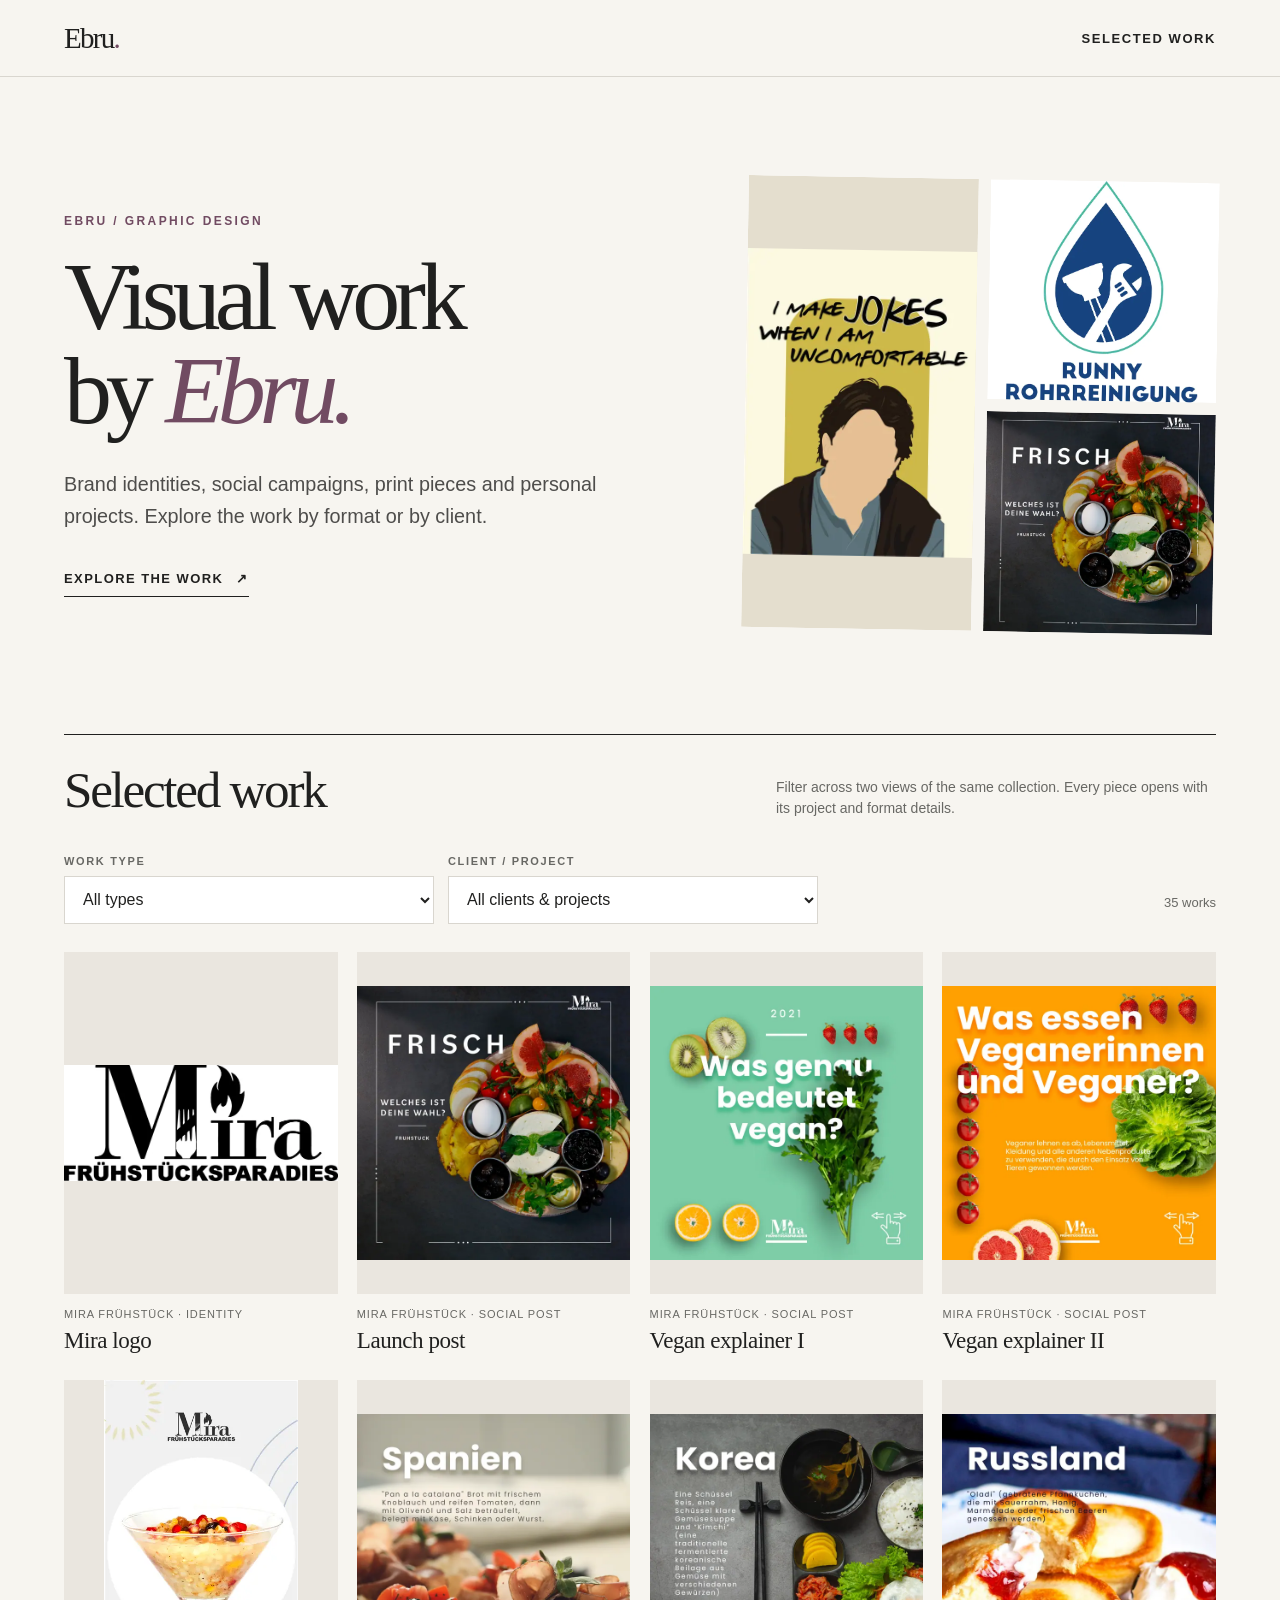
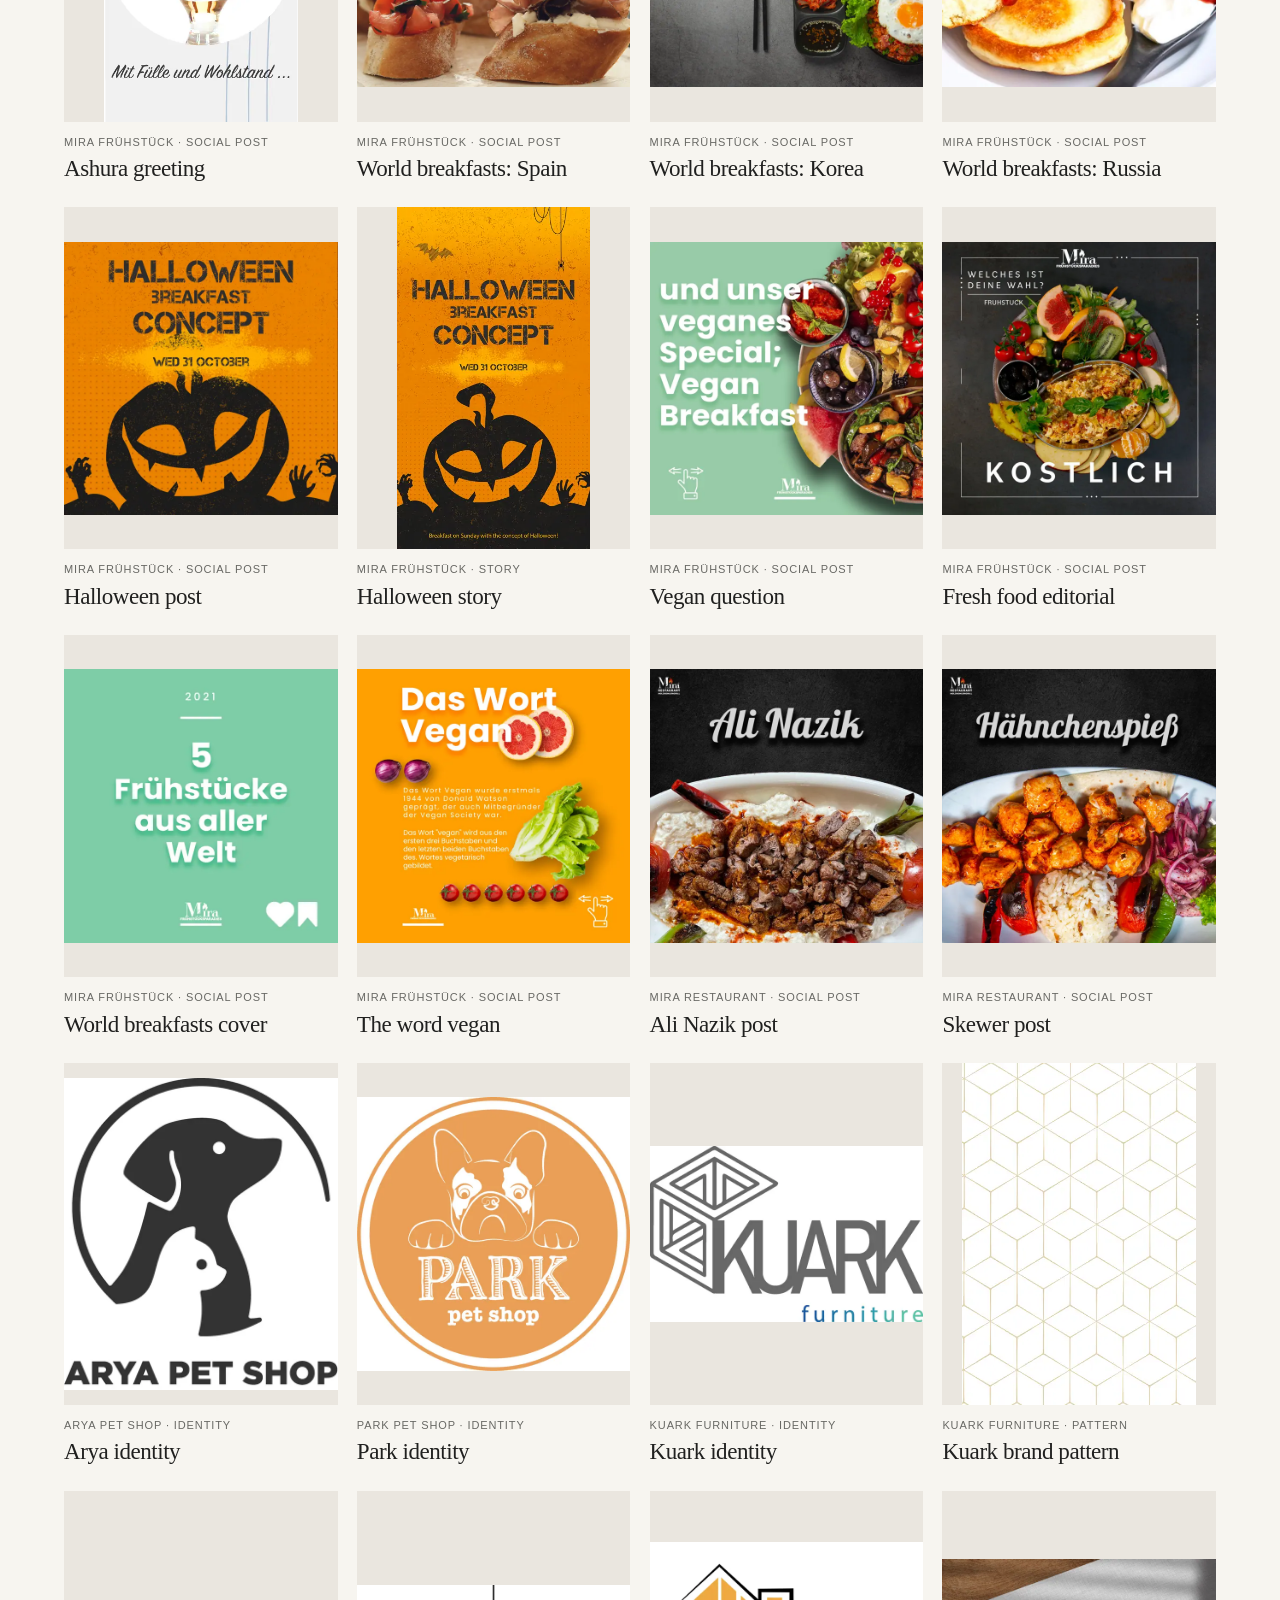
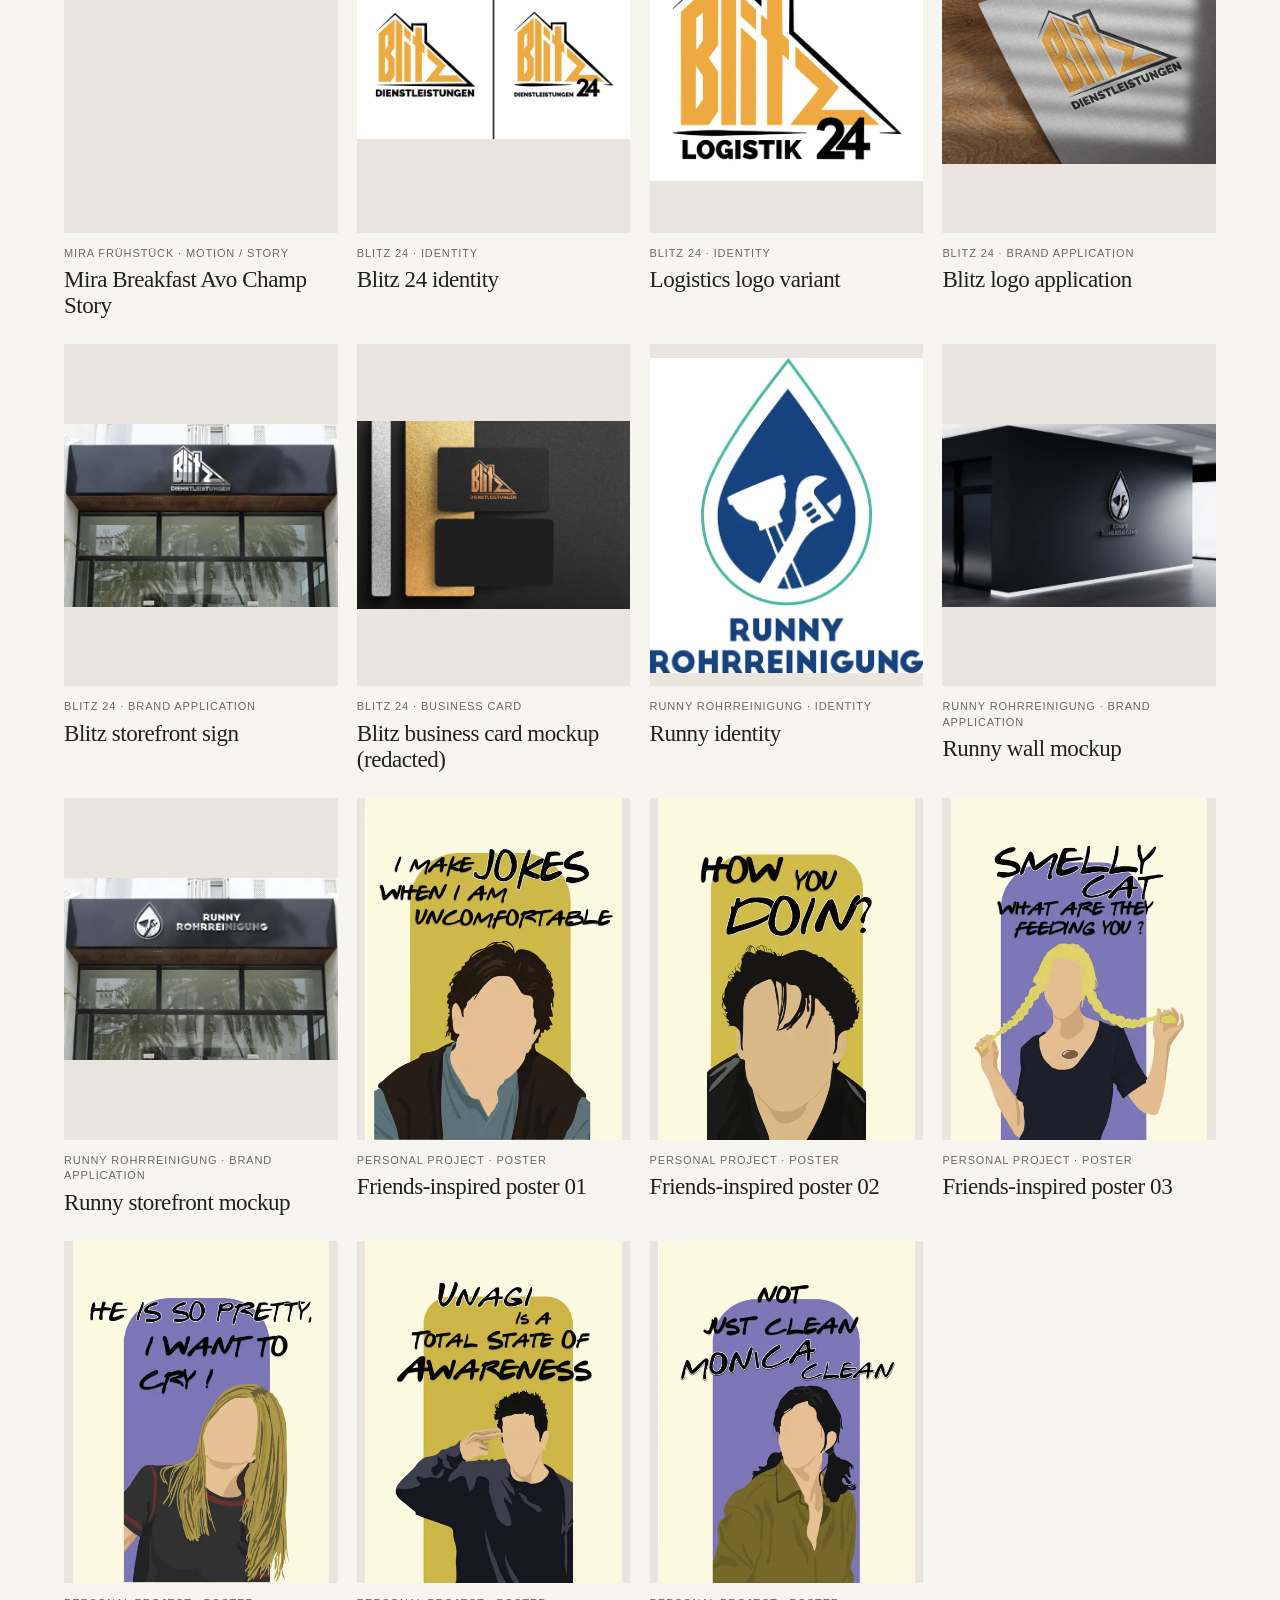
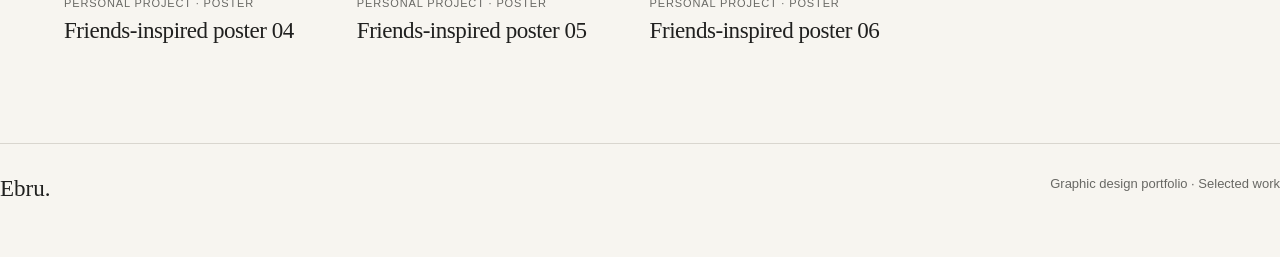
==== index.html @ 7c92055f "Publish Ebru portfolio site" ====
<!doctype html>
<html lang="en"><head><meta charset="utf-8"><meta name="viewport" content="width=device-width,initial-scale=1">
<meta name="robots" content="index,follow"><meta name="description" content="A selection of graphic design work by Ebru: identity, print and digital projects.">
<title>Ebru — Graphic design portfolio</title><link rel="icon" type="image/svg+xml" href="favicon.svg"><link rel="stylesheet" href="style.css"><script src="app.js" defer></script></head>
<body><a class="skip" href="#main">Skip to work</a>
<header class="header"><div class="shell header-inner"><a class="brand" href="#top" aria-label="Ebru, back to top">Ebru<span>.</span></a><nav aria-label="Main navigation"><a href="#work">Selected work</a></nav></div></header>
<main id="main"><section class="shell hero" id="top" aria-labelledby="hero-heading"><div class="hero-copy"><div class="eyebrow">Ebru / Graphic design</div><h1 id="hero-heading">Visual work<br>by <em>Ebru.</em></h1><p>Brand identities, social campaigns, print pieces and personal projects. Explore the work by format or by client.</p><a class="hero-link" href="#work">Explore the work <span aria-hidden="true">↗</span></a></div><div class="hero-art" aria-label="Preview of selected work"><figure><img src="assets/personal-friends-fan-art/poster/friends-poster-chandler-thumb.webp" alt="Friends-inspired poster 01" loading="eager"><figcaption>Friends-inspired poster 01</figcaption></figure><figure><img src="assets/runny-rohrreinigung/logo/runny-identity-thumb.webp" alt="Runny identity" loading="eager"><figcaption>Runny identity</figcaption></figure><figure><img src="assets/mira-fruhstuck/social-post/mira-breakfast-launch-thumb.webp" alt="Launch post" loading="eager"><figcaption>Launch post</figcaption></figure></div></section>
<section class="shell" id="work" aria-labelledby="work-heading"><div class="section-head"><h2 id="work-heading">Selected work</h2><p>Filter across two views of the same collection. Every piece opens with its project and format details.</p></div>
<div class="filters" role="group" aria-label="Filter portfolio"><div class="filter"><label for="type-filter">Work type</label><select id="type-filter"><option value="">All types</option><option value="brand-application">Brand application</option><option value="business-card">Business card</option><option value="logo">Identity</option><option value="story-motion">Motion / story</option><option value="pattern">Pattern</option><option value="poster">Poster</option><option value="social-post">Social post</option><option value="story">Story</option></select></div><div class="filter"><label for="client-filter">Client / project</label><select id="client-filter"><option value="">All clients & projects</option><option value="Arya Pet Shop">Arya Pet Shop</option><option value="Blitz 24">Blitz 24</option><option value="Kuark Furniture">Kuark Furniture</option><option value="Mira Frühstück">Mira Frühstück</option><option value="Mira Restaurant">Mira Restaurant</option><option value="Park Pet Shop">Park Pet Shop</option><option value="Runny Rohrreinigung">Runny Rohrreinigung</option><option value="Personal: Friends fan art">Personal: Friends fan art</option></select></div><button type="button" class="clear" id="clear-filters" hidden>Clear filters</button><span class="result-count" id="result-count" role="status" aria-live="polite">35 works</span></div>
<div class="grid" id="work-grid"><article class="work-card" data-client="Mira Frühstück" data-category="logo">
<button type="button" class="card-button" aria-label="View Mira logo, Mira Frühstück, Identity" data-title="Mira logo" data-client-label="Mira Frühstück" data-category-label="Identity" data-asset="assets/mira-fruhstuck/logo/mira-breakfast-logo.webp" data-thumb="assets/mira-fruhstuck/logo/mira-breakfast-logo-thumb.webp">
<span class="card-art"><img src="assets/mira-fruhstuck/logo/mira-breakfast-logo-thumb.webp" alt="Mira logo" loading="eager" decoding="async" width="640" height="640"></span>
<span class="card-meta">Mira Frühstück · Identity</span><span class="card-title">Mira logo</span>
</button></article><article class="work-card" data-client="Mira Frühstück" data-category="social-post">
<button type="button" class="card-button" aria-label="View Launch post, Mira Frühstück, Social post" data-title="Launch post" data-client-label="Mira Frühstück" data-category-label="Social post" data-asset="assets/mira-fruhstuck/social-post/mira-breakfast-launch.webp" data-thumb="assets/mira-fruhstuck/social-post/mira-breakfast-launch-thumb.webp">
<span class="card-art"><img src="assets/mira-fruhstuck/social-post/mira-breakfast-launch-thumb.webp" alt="Launch post" loading="eager" decoding="async" width="640" height="640"></span>
<span class="card-meta">Mira Frühstück · Social post</span><span class="card-title">Launch post</span>
</button></article><article class="work-card" data-client="Mira Frühstück" data-category="social-post">
<button type="button" class="card-button" aria-label="View Vegan explainer I, Mira Frühstück, Social post" data-title="Vegan explainer I" data-client-label="Mira Frühstück" data-category-label="Social post" data-asset="assets/mira-fruhstuck/social-post/mira-breakfast-vegan-carousel-1.webp" data-thumb="assets/mira-fruhstuck/social-post/mira-breakfast-vegan-carousel-1-thumb.webp">
<span class="card-art"><img src="assets/mira-fruhstuck/social-post/mira-breakfast-vegan-carousel-1-thumb.webp" alt="Vegan explainer I" loading="eager" decoding="async" width="640" height="640"></span>
<span class="card-meta">Mira Frühstück · Social post</span><span class="card-title">Vegan explainer I</span>
</button></article><article class="work-card" data-client="Mira Frühstück" data-category="social-post">
<button type="button" class="card-button" aria-label="View Vegan explainer II, Mira Frühstück, Social post" data-title="Vegan explainer II" data-client-label="Mira Frühstück" data-category-label="Social post" data-asset="assets/mira-fruhstuck/social-post/mira-breakfast-vegan-carousel-2.webp" data-thumb="assets/mira-fruhstuck/social-post/mira-breakfast-vegan-carousel-2-thumb.webp">
<span class="card-art"><img src="assets/mira-fruhstuck/social-post/mira-breakfast-vegan-carousel-2-thumb.webp" alt="Vegan explainer II" loading="eager" decoding="async" width="640" height="640"></span>
<span class="card-meta">Mira Frühstück · Social post</span><span class="card-title">Vegan explainer II</span>
</button></article><article class="work-card" data-client="Mira Frühstück" data-category="social-post">
<button type="button" class="card-button" aria-label="View Ashura greeting, Mira Frühstück, Social post" data-title="Ashura greeting" data-client-label="Mira Frühstück" data-category-label="Social post" data-asset="assets/mira-fruhstuck/social-post/mira-breakfast-ashura.webp" data-thumb="assets/mira-fruhstuck/social-post/mira-breakfast-ashura-thumb.webp">
<span class="card-art"><img src="assets/mira-fruhstuck/social-post/mira-breakfast-ashura-thumb.webp" alt="Ashura greeting" loading="lazy" decoding="async" width="640" height="640"></span>
<span class="card-meta">Mira Frühstück · Social post</span><span class="card-title">Ashura greeting</span>
</button></article><article class="work-card" data-client="Mira Frühstück" data-category="social-post">
<button type="button" class="card-button" aria-label="View World breakfasts: Spain, Mira Frühstück, Social post" data-title="World breakfasts: Spain" data-client-label="Mira Frühstück" data-category-label="Social post" data-asset="assets/mira-fruhstuck/social-post/mira-breakfast-world-breakfast-spain.webp" data-thumb="assets/mira-fruhstuck/social-post/mira-breakfast-world-breakfast-spain-thumb.webp">
<span class="card-art"><img src="assets/mira-fruhstuck/social-post/mira-breakfast-world-breakfast-spain-thumb.webp" alt="World breakfasts: Spain" loading="lazy" decoding="async" width="640" height="640"></span>
<span class="card-meta">Mira Frühstück · Social post</span><span class="card-title">World breakfasts: Spain</span>
</button></article><article class="work-card" data-client="Mira Frühstück" data-category="social-post">
<button type="button" class="card-button" aria-label="View World breakfasts: Korea, Mira Frühstück, Social post" data-title="World breakfasts: Korea" data-client-label="Mira Frühstück" data-category-label="Social post" data-asset="assets/mira-fruhstuck/social-post/mira-breakfast-world-breakfast-korea.webp" data-thumb="assets/mira-fruhstuck/social-post/mira-breakfast-world-breakfast-korea-thumb.webp">
<span class="card-art"><img src="assets/mira-fruhstuck/social-post/mira-breakfast-world-breakfast-korea-thumb.webp" alt="World breakfasts: Korea" loading="lazy" decoding="async" width="640" height="640"></span>
<span class="card-meta">Mira Frühstück · Social post</span><span class="card-title">World breakfasts: Korea</span>
</button></article><article class="work-card" data-client="Mira Frühstück" data-category="social-post">
<button type="button" class="card-button" aria-label="View World breakfasts: Russia, Mira Frühstück, Social post" data-title="World breakfasts: Russia" data-client-label="Mira Frühstück" data-category-label="Social post" data-asset="assets/mira-fruhstuck/social-post/mira-breakfast-world-breakfast-russia.webp" data-thumb="assets/mira-fruhstuck/social-post/mira-breakfast-world-breakfast-russia-thumb.webp">
<span class="card-art"><img src="assets/mira-fruhstuck/social-post/mira-breakfast-world-breakfast-russia-thumb.webp" alt="World breakfasts: Russia" loading="lazy" decoding="async" width="640" height="640"></span>
<span class="card-meta">Mira Frühstück · Social post</span><span class="card-title">World breakfasts: Russia</span>
</button></article><article class="work-card" data-client="Mira Frühstück" data-category="social-post">
<button type="button" class="card-button" aria-label="View Halloween post, Mira Frühstück, Social post" data-title="Halloween post" data-client-label="Mira Frühstück" data-category-label="Social post" data-asset="assets/mira-fruhstuck/social-post/mira-breakfast-halloween-post.webp" data-thumb="assets/mira-fruhstuck/social-post/mira-breakfast-halloween-post-thumb.webp">
<span class="card-art"><img src="assets/mira-fruhstuck/social-post/mira-breakfast-halloween-post-thumb.webp" alt="Halloween post" loading="lazy" decoding="async" width="640" height="640"></span>
<span class="card-meta">Mira Frühstück · Social post</span><span class="card-title">Halloween post</span>
</button></article><article class="work-card" data-client="Mira Frühstück" data-category="story">
<button type="button" class="card-button" aria-label="View Halloween story, Mira Frühstück, Story" data-title="Halloween story" data-client-label="Mira Frühstück" data-category-label="Story" data-asset="assets/mira-fruhstuck/story/mira-breakfast-halloween-story.webp" data-thumb="assets/mira-fruhstuck/story/mira-breakfast-halloween-story-thumb.webp">
<span class="card-art"><img src="assets/mira-fruhstuck/story/mira-breakfast-halloween-story-thumb.webp" alt="Halloween story" loading="lazy" decoding="async" width="640" height="640"></span>
<span class="card-meta">Mira Frühstück · Story</span><span class="card-title">Halloween story</span>
</button></article><article class="work-card" data-client="Mira Frühstück" data-category="social-post">
<button type="button" class="card-button" aria-label="View Vegan question, Mira Frühstück, Social post" data-title="Vegan question" data-client-label="Mira Frühstück" data-category-label="Social post" data-asset="assets/mira-fruhstuck/social-post/mira-breakfast-vegan-question.webp" data-thumb="assets/mira-fruhstuck/social-post/mira-breakfast-vegan-question-thumb.webp">
<span class="card-art"><img src="assets/mira-fruhstuck/social-post/mira-breakfast-vegan-question-thumb.webp" alt="Vegan question" loading="lazy" decoding="async" width="640" height="640"></span>
<span class="card-meta">Mira Frühstück · Social post</span><span class="card-title">Vegan question</span>
</button></article><article class="work-card" data-client="Mira Frühstück" data-category="social-post">
<button type="button" class="card-button" aria-label="View Fresh food editorial, Mira Frühstück, Social post" data-title="Fresh food editorial" data-client-label="Mira Frühstück" data-category-label="Social post" data-asset="assets/mira-fruhstuck/social-post/mira-breakfast-food-editorial.webp" data-thumb="assets/mira-fruhstuck/social-post/mira-breakfast-food-editorial-thumb.webp">
<span class="card-art"><img src="assets/mira-fruhstuck/social-post/mira-breakfast-food-editorial-thumb.webp" alt="Fresh food editorial" loading="lazy" decoding="async" width="640" height="640"></span>
<span class="card-meta">Mira Frühstück · Social post</span><span class="card-title">Fresh food editorial</span>
</button></article><article class="work-card" data-client="Mira Frühstück" data-category="social-post">
<button type="button" class="card-button" aria-label="View World breakfasts cover, Mira Frühstück, Social post" data-title="World breakfasts cover" data-client-label="Mira Frühstück" data-category-label="Social post" data-asset="assets/mira-fruhstuck/social-post/mira-breakfast-world-breakfast-cover.webp" data-thumb="assets/mira-fruhstuck/social-post/mira-breakfast-world-breakfast-cover-thumb.webp">
<span class="card-art"><img src="assets/mira-fruhstuck/social-post/mira-breakfast-world-breakfast-cover-thumb.webp" alt="World breakfasts cover" loading="lazy" decoding="async" width="640" height="640"></span>
<span class="card-meta">Mira Frühstück · Social post</span><span class="card-title">World breakfasts cover</span>
</button></article><article class="work-card" data-client="Mira Frühstück" data-category="social-post">
<button type="button" class="card-button" aria-label="View The word vegan, Mira Frühstück, Social post" data-title="The word vegan" data-client-label="Mira Frühstück" data-category-label="Social post" data-asset="assets/mira-fruhstuck/social-post/mira-breakfast-vegan-word.webp" data-thumb="assets/mira-fruhstuck/social-post/mira-breakfast-vegan-word-thumb.webp">
<span class="card-art"><img src="assets/mira-fruhstuck/social-post/mira-breakfast-vegan-word-thumb.webp" alt="The word vegan" loading="lazy" decoding="async" width="640" height="640"></span>
<span class="card-meta">Mira Frühstück · Social post</span><span class="card-title">The word vegan</span>
</button></article><article class="work-card" data-client="Mira Restaurant" data-category="social-post">
<button type="button" class="card-button" aria-label="View Ali Nazik post, Mira Restaurant, Social post" data-title="Ali Nazik post" data-client-label="Mira Restaurant" data-category-label="Social post" data-asset="assets/mira-restaurant/social-post/mira-restaurant-ali-nazik.webp" data-thumb="assets/mira-restaurant/social-post/mira-restaurant-ali-nazik-thumb.webp">
<span class="card-art"><img src="assets/mira-restaurant/social-post/mira-restaurant-ali-nazik-thumb.webp" alt="Ali Nazik post" loading="lazy" decoding="async" width="640" height="640"></span>
<span class="card-meta">Mira Restaurant · Social post</span><span class="card-title">Ali Nazik post</span>
</button></article><article class="work-card" data-client="Mira Restaurant" data-category="social-post">
<button type="button" class="card-button" aria-label="View Skewer post, Mira Restaurant, Social post" data-title="Skewer post" data-client-label="Mira Restaurant" data-category-label="Social post" data-asset="assets/mira-restaurant/social-post/mira-restaurant-skewer.webp" data-thumb="assets/mira-restaurant/social-post/mira-restaurant-skewer-thumb.webp">
<span class="card-art"><img src="assets/mira-restaurant/social-post/mira-restaurant-skewer-thumb.webp" alt="Skewer post" loading="lazy" decoding="async" width="640" height="640"></span>
<span class="card-meta">Mira Restaurant · Social post</span><span class="card-title">Skewer post</span>
</button></article><article class="work-card" data-client="Arya Pet Shop" data-category="logo">
<button type="button" class="card-button" aria-label="View Arya identity, Arya Pet Shop, Identity" data-title="Arya identity" data-client-label="Arya Pet Shop" data-category-label="Identity" data-asset="assets/arya-pet-shop/logo/arya-logo.webp" data-thumb="assets/arya-pet-shop/logo/arya-logo-thumb.webp">
<span class="card-art"><img src="assets/arya-pet-shop/logo/arya-logo-thumb.webp" alt="Arya identity" loading="lazy" decoding="async" width="640" height="640"></span>
<span class="card-meta">Arya Pet Shop · Identity</span><span class="card-title">Arya identity</span>
</button></article><article class="work-card" data-client="Park Pet Shop" data-category="logo">
<button type="button" class="card-button" aria-label="View Park identity, Park Pet Shop, Identity" data-title="Park identity" data-client-label="Park Pet Shop" data-category-label="Identity" data-asset="assets/park-pet-shop/logo/park-logo.webp" data-thumb="assets/park-pet-shop/logo/park-logo-thumb.webp">
<span class="card-art"><img src="assets/park-pet-shop/logo/park-logo-thumb.webp" alt="Park identity" loading="lazy" decoding="async" width="640" height="640"></span>
<span class="card-meta">Park Pet Shop · Identity</span><span class="card-title">Park identity</span>
</button></article><article class="work-card" data-client="Kuark Furniture" data-category="logo">
<button type="button" class="card-button" aria-label="View Kuark identity, Kuark Furniture, Identity" data-title="Kuark identity" data-client-label="Kuark Furniture" data-category-label="Identity" data-asset="assets/kuark-furniture/logo/kuark-logo.webp" data-thumb="assets/kuark-furniture/logo/kuark-logo-thumb.webp">
<span class="card-art"><img src="assets/kuark-furniture/logo/kuark-logo-thumb.webp" alt="Kuark identity" loading="lazy" decoding="async" width="640" height="640"></span>
<span class="card-meta">Kuark Furniture · Identity</span><span class="card-title">Kuark identity</span>
</button></article><article class="work-card" data-client="Kuark Furniture" data-category="pattern">
<button type="button" class="card-button" aria-label="View Kuark brand pattern, Kuark Furniture, Pattern" data-title="Kuark brand pattern" data-client-label="Kuark Furniture" data-category-label="Pattern" data-asset="assets/kuark-furniture/pattern/kuark-pattern.webp" data-thumb="assets/kuark-furniture/pattern/kuark-pattern-thumb.webp">
<span class="card-art"><img src="assets/kuark-furniture/pattern/kuark-pattern-thumb.webp" alt="Kuark brand pattern" loading="lazy" decoding="async" width="640" height="640"></span>
<span class="card-meta">Kuark Furniture · Pattern</span><span class="card-title">Kuark brand pattern</span>
</button></article><article class="work-card" data-client="Mira Frühstück" data-category="story-motion">
<button type="button" class="card-button" aria-label="View Mira Breakfast Avo Champ Story, Mira Frühstück, Motion / story" data-title="Mira Breakfast Avo Champ Story" data-client-label="Mira Frühstück" data-category-label="Motion / story" data-asset="assets/mira-fruhstuck/story-motion/mira-breakfast-avo-champ-story.mp4" data-thumb="assets/mira-fruhstuck/story-motion/mira-breakfast-avo-champ-story-poster.jpg">
<span class="card-art"><img src="assets/mira-fruhstuck/story-motion/mira-breakfast-avo-champ-story-poster.jpg" alt="Mira Breakfast Avo Champ Story" loading="lazy" decoding="async" width="640" height="640"></span>
<span class="card-meta">Mira Frühstück · Motion / story</span><span class="card-title">Mira Breakfast Avo Champ Story</span>
</button></article><article class="work-card" data-client="Blitz 24" data-category="logo">
<button type="button" class="card-button" aria-label="View Blitz 24 identity, Blitz 24, Identity" data-title="Blitz 24 identity" data-client-label="Blitz 24" data-category-label="Identity" data-asset="assets/blitz-24/logo/blitz24-identity.webp" data-thumb="assets/blitz-24/logo/blitz24-identity-thumb.webp">
<span class="card-art"><img src="assets/blitz-24/logo/blitz24-identity-thumb.webp" alt="Blitz 24 identity" loading="lazy" decoding="async" width="640" height="640"></span>
<span class="card-meta">Blitz 24 · Identity</span><span class="card-title">Blitz 24 identity</span>
</button></article><article class="work-card" data-client="Blitz 24" data-category="logo">
<button type="button" class="card-button" aria-label="View Logistics logo variant, Blitz 24, Identity" data-title="Logistics logo variant" data-client-label="Blitz 24" data-category-label="Identity" data-asset="assets/blitz-24/logo/blitz24-logistics.webp" data-thumb="assets/blitz-24/logo/blitz24-logistics-thumb.webp">
<span class="card-art"><img src="assets/blitz-24/logo/blitz24-logistics-thumb.webp" alt="Logistics logo variant" loading="lazy" decoding="async" width="640" height="640"></span>
<span class="card-meta">Blitz 24 · Identity</span><span class="card-title">Logistics logo variant</span>
</button></article><article class="work-card" data-client="Blitz 24" data-category="brand-application">
<button type="button" class="card-button" aria-label="View Blitz logo application, Blitz 24, Brand application" data-title="Blitz logo application" data-client-label="Blitz 24" data-category-label="Brand application" data-asset="assets/blitz-24/brand-application/blitz24-mockup.webp" data-thumb="assets/blitz-24/brand-application/blitz24-mockup-thumb.webp">
<span class="card-art"><img src="assets/blitz-24/brand-application/blitz24-mockup-thumb.webp" alt="Blitz logo application" loading="lazy" decoding="async" width="640" height="640"></span>
<span class="card-meta">Blitz 24 · Brand application</span><span class="card-title">Blitz logo application</span>
</button></article><article class="work-card" data-client="Blitz 24" data-category="brand-application">
<button type="button" class="card-button" aria-label="View Blitz storefront sign, Blitz 24, Brand application" data-title="Blitz storefront sign" data-client-label="Blitz 24" data-category-label="Brand application" data-asset="assets/blitz-24/brand-application/blitz24-signage.webp" data-thumb="assets/blitz-24/brand-application/blitz24-signage-thumb.webp">
<span class="card-art"><img src="assets/blitz-24/brand-application/blitz24-signage-thumb.webp" alt="Blitz storefront sign" loading="lazy" decoding="async" width="640" height="640"></span>
<span class="card-meta">Blitz 24 · Brand application</span><span class="card-title">Blitz storefront sign</span>
</button></article><article class="work-card" data-client="Blitz 24" data-category="business-card">
<button type="button" class="card-button" aria-label="View Blitz business card mockup (redacted), Blitz 24, Business card" data-title="Blitz business card mockup (redacted)" data-client-label="Blitz 24" data-category-label="Business card" data-asset="assets/blitz-24/business-card/blitz24-business-card.webp" data-thumb="assets/blitz-24/business-card/blitz24-business-card-thumb.webp">
<span class="card-art"><img src="assets/blitz-24/business-card/blitz24-business-card-thumb.webp" alt="Blitz business card mockup (redacted)" loading="lazy" decoding="async" width="640" height="640"></span>
<span class="card-meta">Blitz 24 · Business card</span><span class="card-title">Blitz business card mockup (redacted)</span>
</button></article><article class="work-card" data-client="Runny Rohrreinigung" data-category="logo">
<button type="button" class="card-button" aria-label="View Runny identity, Runny Rohrreinigung, Identity" data-title="Runny identity" data-client-label="Runny Rohrreinigung" data-category-label="Identity" data-asset="assets/runny-rohrreinigung/logo/runny-identity.webp" data-thumb="assets/runny-rohrreinigung/logo/runny-identity-thumb.webp">
<span class="card-art"><img src="assets/runny-rohrreinigung/logo/runny-identity-thumb.webp" alt="Runny identity" loading="lazy" decoding="async" width="640" height="640"></span>
<span class="card-meta">Runny Rohrreinigung · Identity</span><span class="card-title">Runny identity</span>
</button></article><article class="work-card" data-client="Runny Rohrreinigung" data-category="brand-application">
<button type="button" class="card-button" aria-label="View Runny wall mockup, Runny Rohrreinigung, Brand application" data-title="Runny wall mockup" data-client-label="Runny Rohrreinigung" data-category-label="Brand application" data-asset="assets/runny-rohrreinigung/brand-application/runny-wall.webp" data-thumb="assets/runny-rohrreinigung/brand-application/runny-wall-thumb.webp">
<span class="card-art"><img src="assets/runny-rohrreinigung/brand-application/runny-wall-thumb.webp" alt="Runny wall mockup" loading="lazy" decoding="async" width="640" height="640"></span>
<span class="card-meta">Runny Rohrreinigung · Brand application</span><span class="card-title">Runny wall mockup</span>
</button></article><article class="work-card" data-client="Runny Rohrreinigung" data-category="brand-application">
<button type="button" class="card-button" aria-label="View Runny storefront mockup, Runny Rohrreinigung, Brand application" data-title="Runny storefront mockup" data-client-label="Runny Rohrreinigung" data-category-label="Brand application" data-asset="assets/runny-rohrreinigung/brand-application/runny-storefront.webp" data-thumb="assets/runny-rohrreinigung/brand-application/runny-storefront-thumb.webp">
<span class="card-art"><img src="assets/runny-rohrreinigung/brand-application/runny-storefront-thumb.webp" alt="Runny storefront mockup" loading="lazy" decoding="async" width="640" height="640"></span>
<span class="card-meta">Runny Rohrreinigung · Brand application</span><span class="card-title">Runny storefront mockup</span>
</button></article><article class="work-card" data-client="Personal: Friends fan art" data-category="poster">
<button type="button" class="card-button" aria-label="View Friends-inspired poster 01, Personal project, Poster" data-title="Friends-inspired poster 01" data-client-label="Personal project" data-category-label="Poster" data-asset="assets/personal-friends-fan-art/poster/friends-poster-chandler.webp" data-thumb="assets/personal-friends-fan-art/poster/friends-poster-chandler-thumb.webp">
<span class="card-art"><img src="assets/personal-friends-fan-art/poster/friends-poster-chandler-thumb.webp" alt="Friends-inspired poster 01" loading="lazy" decoding="async" width="640" height="640"></span>
<span class="card-meta">Personal project · Poster</span><span class="card-title">Friends-inspired poster 01</span>
</button></article><article class="work-card" data-client="Personal: Friends fan art" data-category="poster">
<button type="button" class="card-button" aria-label="View Friends-inspired poster 02, Personal project, Poster" data-title="Friends-inspired poster 02" data-client-label="Personal project" data-category-label="Poster" data-asset="assets/personal-friends-fan-art/poster/friends-poster-joey.webp" data-thumb="assets/personal-friends-fan-art/poster/friends-poster-joey-thumb.webp">
<span class="card-art"><img src="assets/personal-friends-fan-art/poster/friends-poster-joey-thumb.webp" alt="Friends-inspired poster 02" loading="lazy" decoding="async" width="640" height="640"></span>
<span class="card-meta">Personal project · Poster</span><span class="card-title">Friends-inspired poster 02</span>
</button></article><article class="work-card" data-client="Personal: Friends fan art" data-category="poster">
<button type="button" class="card-button" aria-label="View Friends-inspired poster 03, Personal project, Poster" data-title="Friends-inspired poster 03" data-client-label="Personal project" data-category-label="Poster" data-asset="assets/personal-friends-fan-art/poster/friends-poster-monica.webp" data-thumb="assets/personal-friends-fan-art/poster/friends-poster-monica-thumb.webp">
<span class="card-art"><img src="assets/personal-friends-fan-art/poster/friends-poster-monica-thumb.webp" alt="Friends-inspired poster 03" loading="lazy" decoding="async" width="640" height="640"></span>
<span class="card-meta">Personal project · Poster</span><span class="card-title">Friends-inspired poster 03</span>
</button></article><article class="work-card" data-client="Personal: Friends fan art" data-category="poster">
<button type="button" class="card-button" aria-label="View Friends-inspired poster 04, Personal project, Poster" data-title="Friends-inspired poster 04" data-client-label="Personal project" data-category-label="Poster" data-asset="assets/personal-friends-fan-art/poster/friends-poster-phoebe.webp" data-thumb="assets/personal-friends-fan-art/poster/friends-poster-phoebe-thumb.webp">
<span class="card-art"><img src="assets/personal-friends-fan-art/poster/friends-poster-phoebe-thumb.webp" alt="Friends-inspired poster 04" loading="lazy" decoding="async" width="640" height="640"></span>
<span class="card-meta">Personal project · Poster</span><span class="card-title">Friends-inspired poster 04</span>
</button></article><article class="work-card" data-client="Personal: Friends fan art" data-category="poster">
<button type="button" class="card-button" aria-label="View Friends-inspired poster 05, Personal project, Poster" data-title="Friends-inspired poster 05" data-client-label="Personal project" data-category-label="Poster" data-asset="assets/personal-friends-fan-art/poster/friends-poster-rachel.webp" data-thumb="assets/personal-friends-fan-art/poster/friends-poster-rachel-thumb.webp">
<span class="card-art"><img src="assets/personal-friends-fan-art/poster/friends-poster-rachel-thumb.webp" alt="Friends-inspired poster 05" loading="lazy" decoding="async" width="640" height="640"></span>
<span class="card-meta">Personal project · Poster</span><span class="card-title">Friends-inspired poster 05</span>
</button></article><article class="work-card" data-client="Personal: Friends fan art" data-category="poster">
<button type="button" class="card-button" aria-label="View Friends-inspired poster 06, Personal project, Poster" data-title="Friends-inspired poster 06" data-client-label="Personal project" data-category-label="Poster" data-asset="assets/personal-friends-fan-art/poster/friends-poster-ross.webp" data-thumb="assets/personal-friends-fan-art/poster/friends-poster-ross-thumb.webp">
<span class="card-art"><img src="assets/personal-friends-fan-art/poster/friends-poster-ross-thumb.webp" alt="Friends-inspired poster 06" loading="lazy" decoding="async" width="640" height="640"></span>
<span class="card-meta">Personal project · Poster</span><span class="card-title">Friends-inspired poster 06</span>
</button></article></div><p class="empty" id="empty-state" hidden>No work matches both filters. Try a different combination.</p></section></main>
<footer class="shell footer"><strong>Ebru<span aria-hidden="true">.</span></strong><span>Graphic design portfolio · Selected work</span></footer>
<dialog id="work-dialog" aria-labelledby="dialog-title"><div class="dialog-layout"><div class="dialog-media" id="dialog-media"></div><div class="dialog-info"><button type="button" class="close" id="dialog-close" aria-label="Close work details">×</button><div class="eyebrow">Selected work</div><h2 id="dialog-title"></h2><dl><div><dt>Client / project</dt><dd id="dialog-client"></dd></div><div><dt>Work type</dt><dd id="dialog-category"></dd></div></dl><p class="dialog-note">A selected view of this project. Explore the work by client and format.</p><div class="dialog-nav"><button type="button" id="dialog-prev" aria-label="Previous visible work">← Previous</button><button type="button" id="dialog-next" aria-label="Next visible work">Next →</button></div><div class="draft-note">Personal fan art is an independent project; no affiliation with the original series.</div></div></div></dialog></body></html>
---- style.css ----
/* Ebru portfolio draft — local, no external fonts or requests. */
:root{color-scheme:light;--paper:#f7f5f0;--ink:#20201f;--muted:#686864;--line:#d9d6cf;--accent:#714b62;--tile:#eae6df;--white:#fff;--focus:#754065}*{box-sizing:border-box}html{scroll-behavior:smooth}body{margin:0;background:var(--paper);color:var(--ink);font-family:Arial,Helvetica,sans-serif}button,select{font:inherit}button{cursor:pointer}a{color:inherit}img,video{max-width:100%}img{display:block}::selection{background:#e4c7d7;color:var(--ink)}:focus-visible{outline:3px solid var(--focus);outline-offset:4px}.skip{position:absolute;left:-100vw;top:10px;background:var(--ink);color:white;padding:12px 18px;z-index:20}.skip:focus{left:12px}.shell{max-width:1500px;padding:0 clamp(22px,5vw,86px);margin:0 auto}.header{border-bottom:1px solid var(--line)}.header-inner{min-height:76px;display:flex;align-items:center;justify-content:space-between;gap:16px}.brand{font-family:Georgia,'Times New Roman',serif;font-weight:400;font-size:29px;letter-spacing:-.06em;text-decoration:none}.brand span{color:var(--accent)}.header nav{display:flex;gap:28px;align-items:center}.header nav a{text-decoration:none;font-size:13px;font-weight:700;letter-spacing:.12em;text-transform:uppercase}.header nav a:hover{text-decoration:underline;text-underline-offset:5px}.hero{display:grid;grid-template-columns:minmax(0,1fr) minmax(300px,.78fr);gap:clamp(36px,6vw,100px);align-items:center;padding-top:clamp(60px,8vw,126px);padding-bottom:clamp(68px,8vw,130px)}.eyebrow{color:var(--accent);font-size:12px;letter-spacing:.2em;text-transform:uppercase;font-weight:700}.hero h1{font-family:Georgia,'Times New Roman',serif;line-height:.98;letter-spacing:-.065em;font-size:clamp(58px,7.5vw,120px);font-weight:400;margin:22px 0 30px}.hero h1 em{color:var(--accent);font-weight:400}.hero p{max-width:560px;line-height:1.65;color:#4e4d4b;font-size:clamp(17px,1.55vw,21px);margin:0}.hero-link{display:inline-flex;gap:13px;align-items:center;margin-top:38px;font-weight:700;font-size:13px;letter-spacing:.11em;text-transform:uppercase;text-decoration:none;border-bottom:1px solid var(--ink);padding-bottom:10px}.hero-link:hover{color:var(--accent);border-color:var(--accent)}.hero-art{min-height:445px;display:grid;grid-template-columns:1fr 1fr;grid-template-rows:220px 220px;gap:12px;transform:rotate(1deg)}.hero-art figure{margin:0;background:var(--tile);overflow:hidden}.hero-art figure:first-child{grid-row:span 2}.hero-art img{width:100%;height:100%;object-fit:cover}.hero-art figure:first-child img{object-fit:contain;background:#e4dece}.hero-art figure:nth-child(2) img{object-fit:contain;background:#fff}.hero-art figure:nth-child(3) img{object-fit:cover}.hero-art figcaption{position:absolute;left:-100vw}.section-head{border-top:1px solid var(--ink);padding-top:25px;display:flex;justify-content:space-between;align-items:end;gap:24px}.section-head h2{font-family:Georgia,'Times New Roman',serif;font-size:clamp(36px,4vw,62px);font-weight:400;letter-spacing:-.045em;margin:0}.section-head p{color:var(--muted);font-size:14px;line-height:1.5;max-width:440px;margin:0}.filters{display:flex;flex-wrap:wrap;align-items:end;gap:14px;margin:36px 0 28px}.filter{display:grid;gap:9px;min-width:205px;flex:1 1 220px;max-width:370px}.filter label{font-size:11px;text-transform:uppercase;letter-spacing:.15em;font-weight:700;color:var(--muted)}.filter select{width:100%;border:1px solid var(--line);border-radius:0;background:var(--white);color:var(--ink);padding:13px 35px 13px 14px;min-height:48px}.clear{border:0;background:none;color:var(--accent);font-size:13px;font-weight:700;padding:14px 4px;text-decoration:underline;text-underline-offset:3px}.result-count{color:var(--muted);font-size:13px;margin-left:auto;padding-bottom:14px}.grid{display:grid;grid-template-columns:repeat(4,minmax(0,1fr));gap:clamp(18px,2vw,32px) clamp(12px,1.5vw,25px);padding-bottom:100px}.work-card{min-width:0}.card-button{padding:0;border:0;background:none;text-align:left;width:100%;display:block;color:inherit}.card-art{aspect-ratio:4/5;display:flex;align-items:center;justify-content:center;background:var(--tile);overflow:hidden;position:relative}.card-art img{width:100%;height:100%;object-fit:contain;transition:transform .35s ease}.card-button:hover .card-art img,.card-button:focus-visible .card-art img{transform:scale(1.035)}.card-art::after{content:'View work ↗';position:absolute;right:12px;bottom:12px;color:#fff;background:var(--ink);font-size:11px;letter-spacing:.06em;padding:8px 10px;opacity:0;transition:opacity .2s}.card-button:hover .card-art::after,.card-button:focus-visible .card-art::after{opacity:1}.card-meta{display:block;margin-top:13px;color:var(--muted);font-size:11px;line-height:1.4;letter-spacing:.08em;text-transform:uppercase}.card-title{display:block;font-family:Georgia,'Times New Roman',serif;font-weight:400;letter-spacing:-.02em;font-size:clamp(20px,1.8vw,27px);margin:6px 0 0;line-height:1.12}.work-card[hidden]{display:none!important}.empty[hidden]{display:none}.empty{border:1px solid var(--line);padding:40px;margin-bottom:90px;color:var(--muted)}.footer{border-top:1px solid var(--line);padding:32px 0 55px;color:var(--muted);font-size:13px;display:flex;justify-content:space-between;gap:16px}.footer strong{font-family:Georgia,serif;font-weight:400;font-size:23px;color:var(--ink)}dialog{border:0;padding:0;max-width:min(1120px,94vw);max-height:92vh;width:100%;background:var(--paper);color:var(--ink);box-shadow:0 22px 80px #0006}dialog::backdrop{background:#151316dd}.dialog-layout{display:grid;grid-template-columns:minmax(0,1.3fr) minmax(280px,.65fr);min-height:min(680px,85vh)}.dialog-media{background:var(--tile);display:flex;align-items:center;justify-content:center;min-width:0;max-height:85vh;overflow:auto}.dialog-media img,.dialog-media video{display:block;width:100%;height:100%;max-height:85vh;object-fit:contain}.dialog-info{padding:clamp(25px,3.8vw,58px);display:flex;flex-direction:column;min-width:0}.close{align-self:flex-end;border:1px solid var(--line);background:transparent;border-radius:50%;font-size:21px;width:44px;height:44px}.dialog-info h2{font-family:Georgia,serif;font-size:clamp(34px,3.4vw,52px);font-weight:400;letter-spacing:-.04em;line-height:1.04;margin:26px 0}.dialog-info dl{margin:0;border-top:1px solid var(--line)}.dialog-info dl div{padding:14px 0;border-bottom:1px solid var(--line)}.dialog-info dt{font-size:10px;letter-spacing:.15em;text-transform:uppercase;color:var(--muted);margin-bottom:5px}.dialog-info dd{margin:0;font-size:14px}.dialog-note{font-size:13px;color:var(--muted);line-height:1.6;margin:25px 0}.dialog-nav{margin-top:auto;display:flex;gap:8px}.dialog-nav button{min-height:44px;background:transparent;border:1px solid var(--line);padding:8px 14px}.dialog-nav button:hover,.close:hover{border-color:var(--accent);color:var(--accent)}.draft-note{font-size:11px;color:var(--muted);margin-top:28px;line-height:1.45}@media(max-width:1100px){.grid{grid-template-columns:repeat(3,minmax(0,1fr))}.hero-art{min-height:380px;grid-template-rows:185px 185px}}@media(max-width:800px){.hero{grid-template-columns:1fr;gap:45px}.hero-art{width:min(600px,100%);min-height:350px;grid-template-rows:170px 170px}.section-head{align-items:start;flex-direction:column}.grid{grid-template-columns:repeat(2,minmax(0,1fr))}.dialog-layout{grid-template-columns:1fr;max-height:92vh;overflow:auto}.dialog-media{max-height:58vh;min-height:260px}.dialog-media img,.dialog-media video{max-height:58vh}.dialog-info{padding:22px}.dialog-info h2{margin:16px 0}.draft-note{margin-top:14px}}@media(max-width:480px){.header-inner{min-height:66px}.header nav{gap:14px}.header nav a{font-size:11px}.hero{padding-top:65px;padding-bottom:75px}.hero h1{font-size:clamp(57px,15vw,82px)}.hero-art{min-height:276px;grid-template-rows:132px 132px;gap:8px}.filters{gap:10px}.filter{min-width:100%;max-width:none}.result-count{margin-left:0;width:100%;padding:0}.grid{gap:22px 11px}.card-title{font-size:19px}.card-meta{font-size:10px}.footer{flex-direction:column}.card-art::after{display:none}}@media(prefers-reduced-motion:reduce){html{scroll-behavior:auto}*,*::before,*::after{transition:none!important;animation:none!important}}
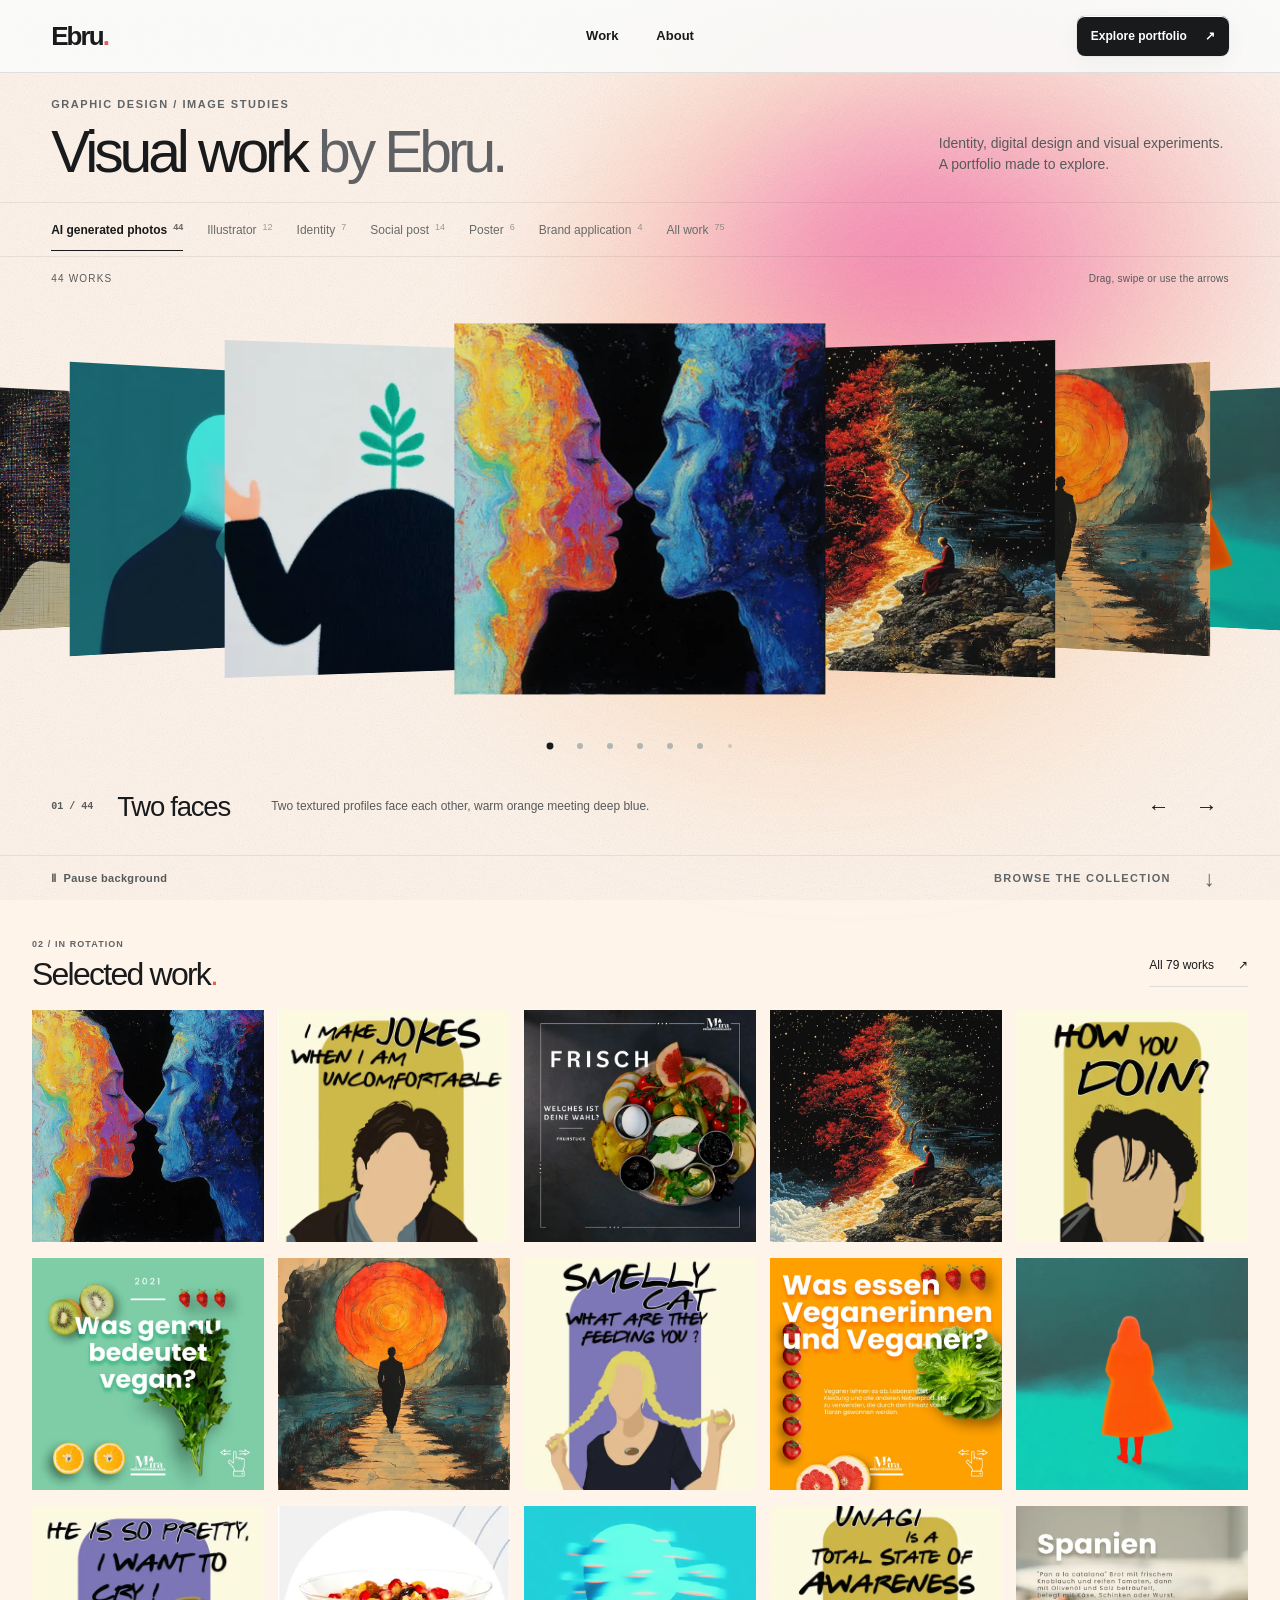
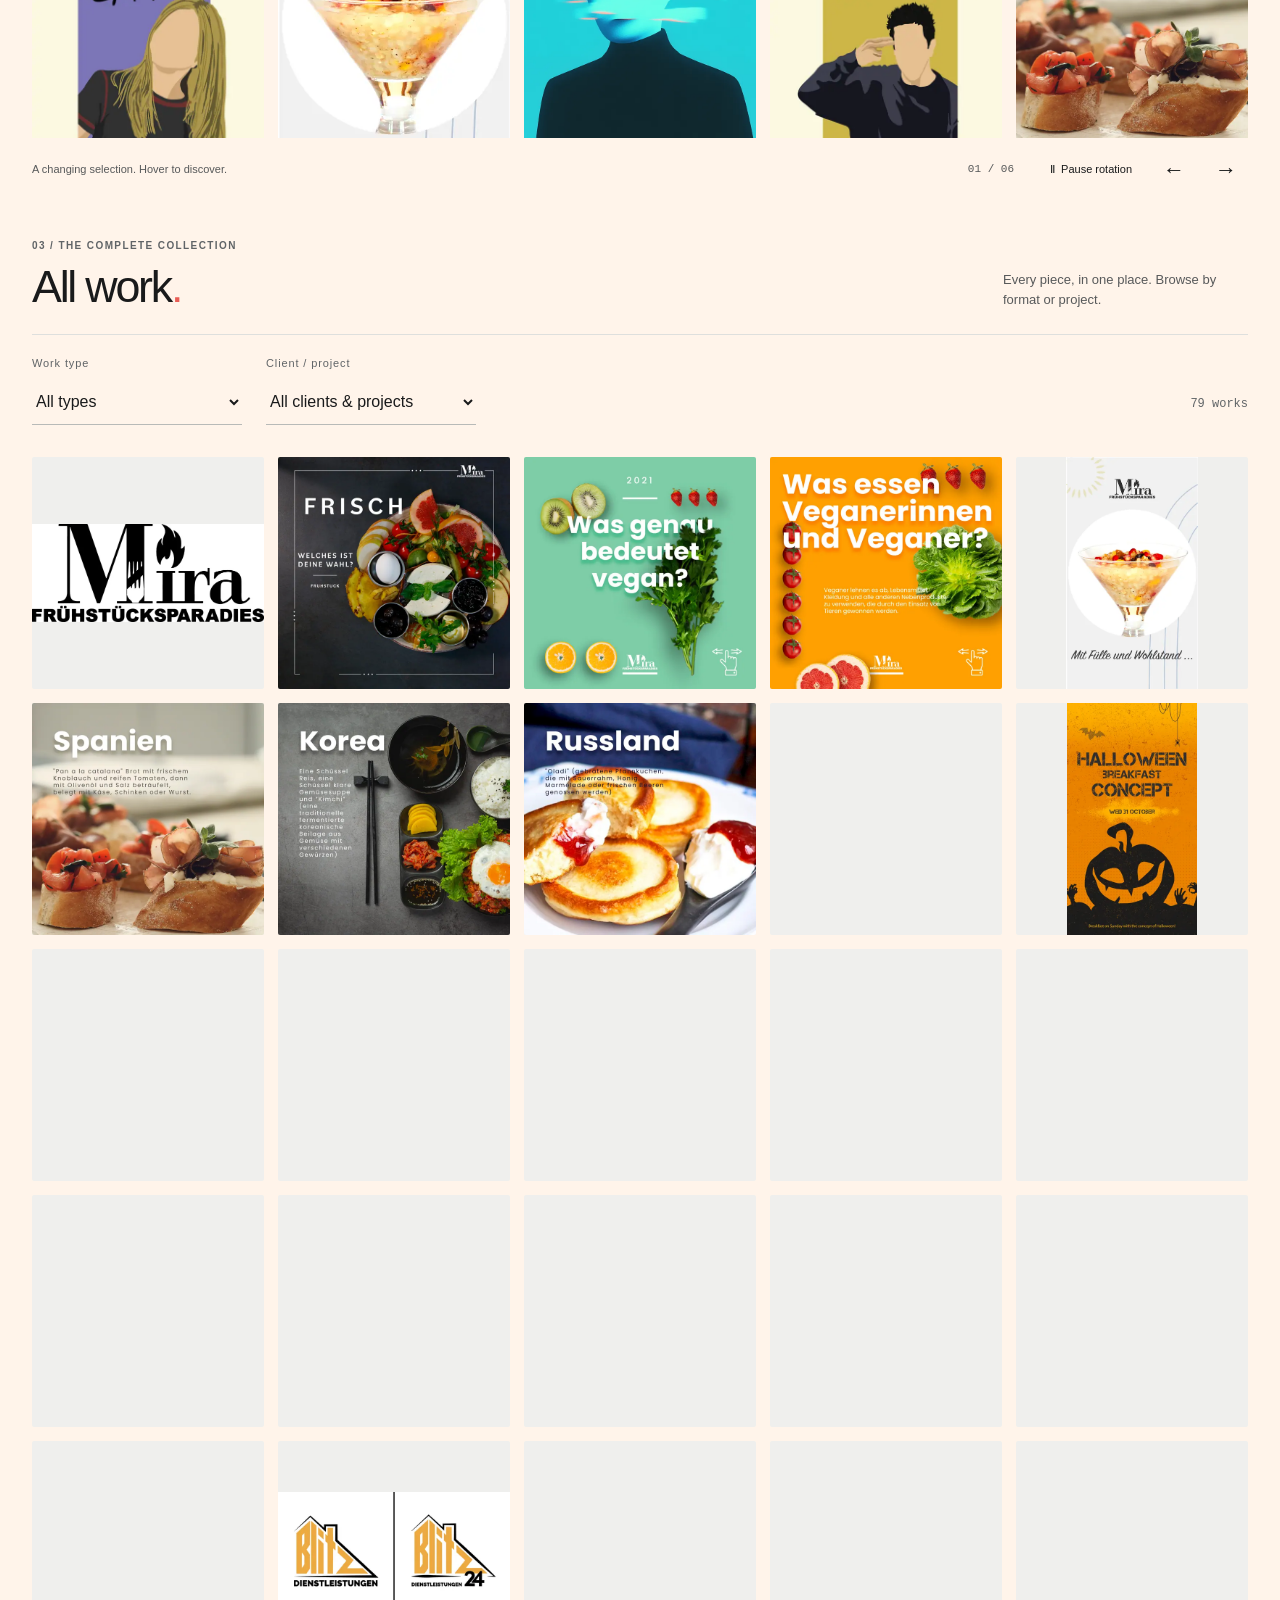
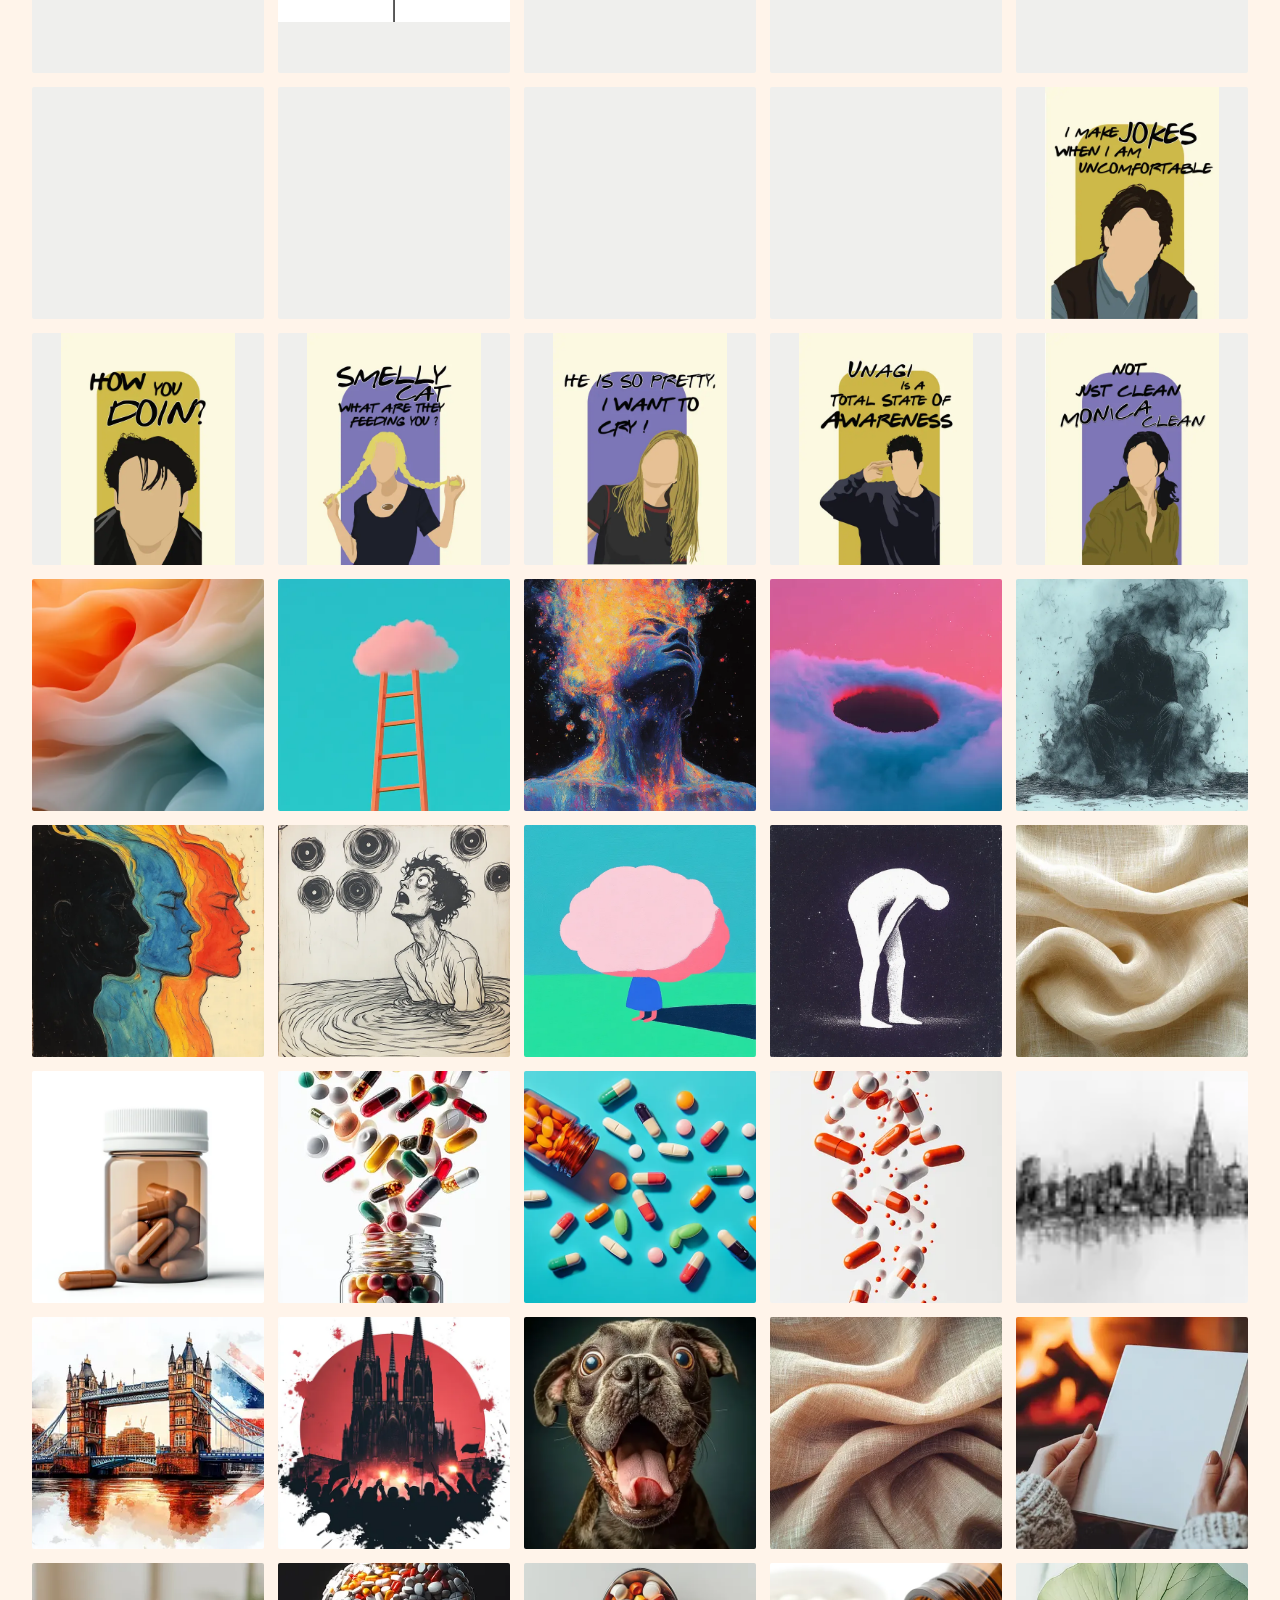
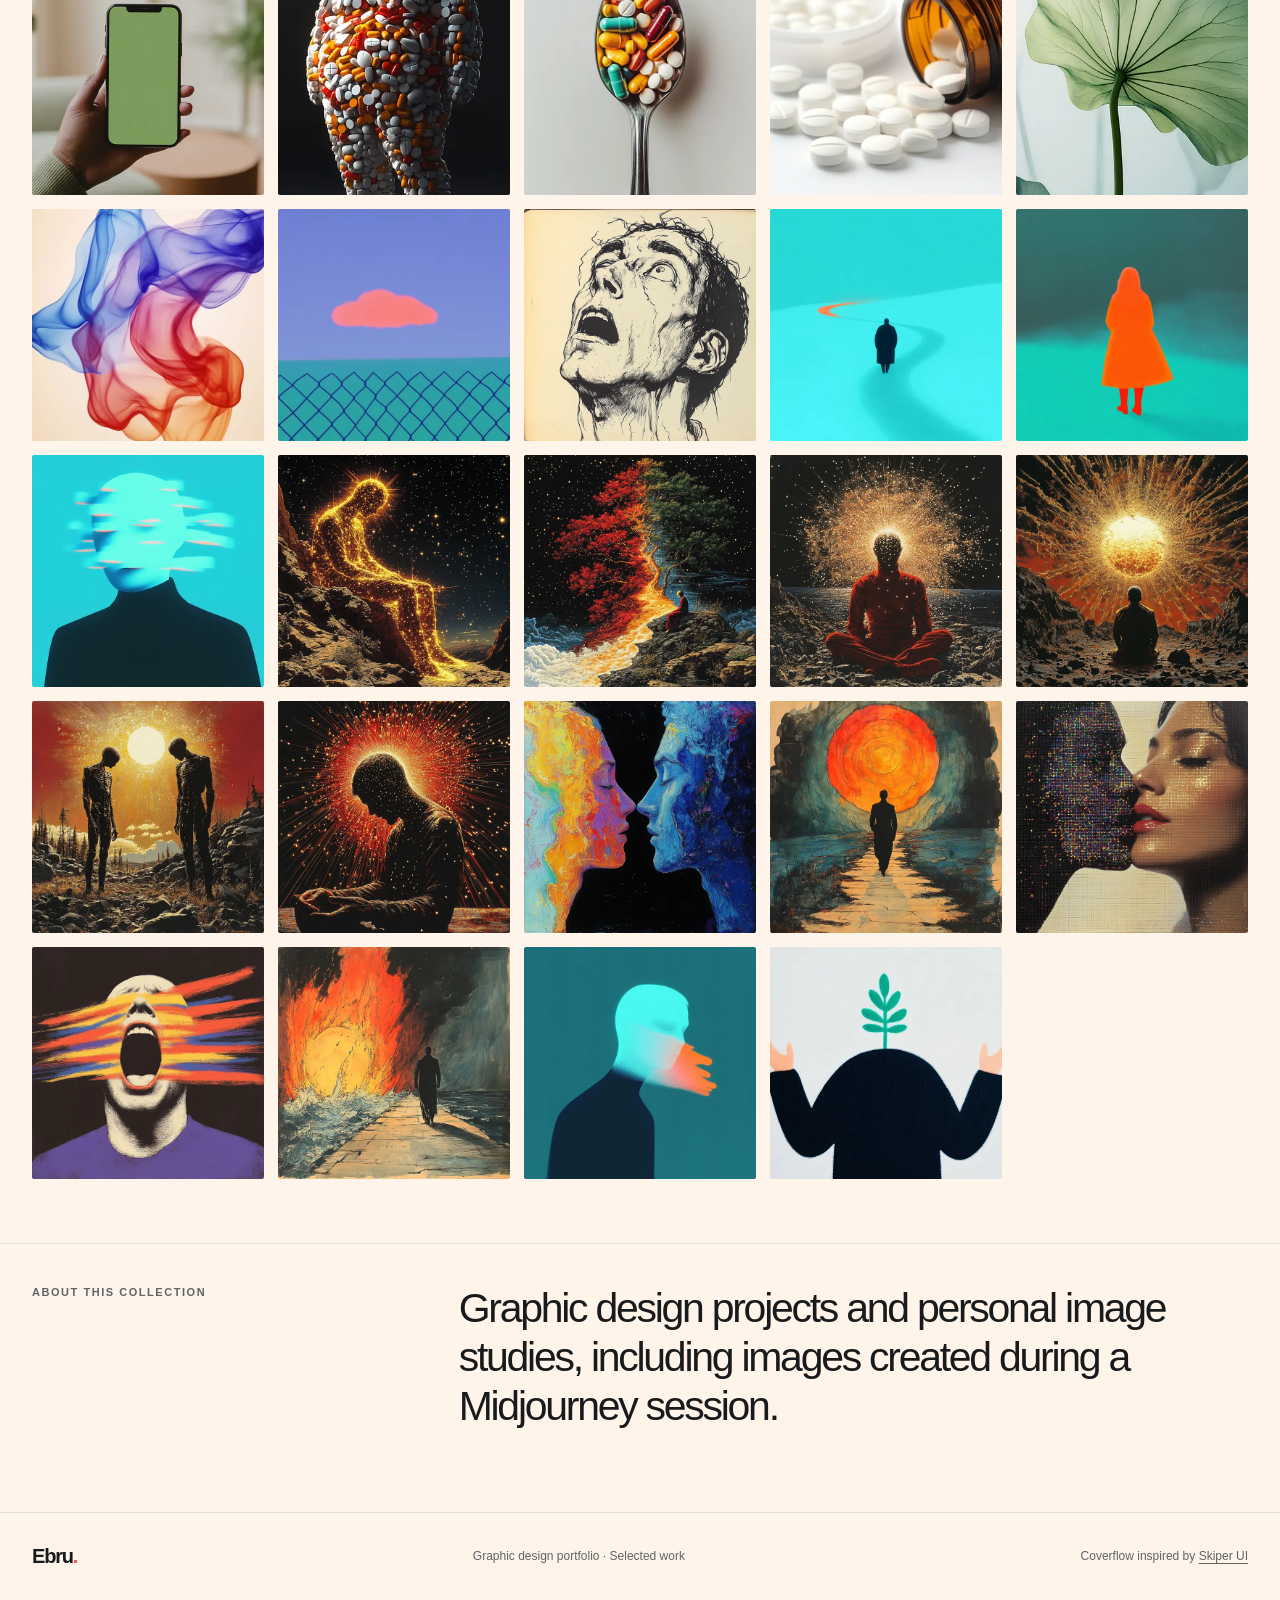
==== commit 2165fb94: "Publish updated portfolio galleries and About page" ====
--- a/index.html
+++ b/index.html
@@ -1,152 +1,389 @@
 <!doctype html>
 <html lang="en"><head><meta charset="utf-8"><meta name="viewport" content="width=device-width,initial-scale=1">
 <meta name="robots" content="index,follow"><meta name="description" content="A selection of graphic design work by Ebru: identity, print and digital projects.">
-<title>Ebru — Graphic design portfolio</title><link rel="icon" type="image/svg+xml" href="favicon.svg"><link rel="stylesheet" href="style.css"><script src="app.js" defer></script></head>
-<body><a class="skip" href="#main">Skip to work</a>
-<header class="header"><div class="shell header-inner"><a class="brand" href="#top" aria-label="Ebru, back to top">Ebru<span>.</span></a><nav aria-label="Main navigation"><a href="#work">Selected work</a></nav></div></header>
-<main id="main"><section class="shell hero" id="top" aria-labelledby="hero-heading"><div class="hero-copy"><div class="eyebrow">Ebru / Graphic design</div><h1 id="hero-heading">Visual work<br>by <em>Ebru.</em></h1><p>Brand identities, social campaigns, print pieces and personal projects. Explore the work by format or by client.</p><a class="hero-link" href="#work">Explore the work <span aria-hidden="true">↗</span></a></div><div class="hero-art" aria-label="Preview of selected work"><figure><img src="assets/personal-friends-fan-art/poster/friends-poster-chandler-thumb.webp" alt="Friends-inspired poster 01" loading="eager"><figcaption>Friends-inspired poster 01</figcaption></figure><figure><img src="assets/runny-rohrreinigung/logo/runny-identity-thumb.webp" alt="Runny identity" loading="eager"><figcaption>Runny identity</figcaption></figure><figure><img src="assets/mira-fruhstuck/social-post/mira-breakfast-launch-thumb.webp" alt="Launch post" loading="eager"><figcaption>Launch post</figcaption></figure></div></section>
-<section class="shell" id="work" aria-labelledby="work-heading"><div class="section-head"><h2 id="work-heading">Selected work</h2><p>Filter across two views of the same collection. Every piece opens with its project and format details.</p></div>
-<div class="filters" role="group" aria-label="Filter portfolio"><div class="filter"><label for="type-filter">Work type</label><select id="type-filter"><option value="">All types</option><option value="brand-application">Brand application</option><option value="business-card">Business card</option><option value="logo">Identity</option><option value="story-motion">Motion / story</option><option value="pattern">Pattern</option><option value="poster">Poster</option><option value="social-post">Social post</option><option value="story">Story</option></select></div><div class="filter"><label for="client-filter">Client / project</label><select id="client-filter"><option value="">All clients & projects</option><option value="Arya Pet Shop">Arya Pet Shop</option><option value="Blitz 24">Blitz 24</option><option value="Kuark Furniture">Kuark Furniture</option><option value="Mira Frühstück">Mira Frühstück</option><option value="Mira Restaurant">Mira Restaurant</option><option value="Park Pet Shop">Park Pet Shop</option><option value="Runny Rohrreinigung">Runny Rohrreinigung</option><option value="Personal: Friends fan art">Personal: Friends fan art</option></select></div><button type="button" class="clear" id="clear-filters" hidden>Clear filters</button><span class="result-count" id="result-count" role="status" aria-live="polite">35 works</span></div>
-<div class="grid" id="work-grid"><article class="work-card" data-client="Mira Frühstück" data-category="logo">
+<title>Ebru — Graphic design portfolio</title><link rel="icon" type="image/svg+xml" href="favicon.svg"><link rel="stylesheet" href="style.css?v=756ae49f68b5"><script src="app.js?v=756ae49f68b5" defer></script><script src="holographic.js?v=756ae49f68b5" defer></script></head>
+<body><div class="ambient-grain" aria-hidden="true"></div><a class="skip" href="#main">Skip to work</a>
+<header class="header"><div class="shell header-inner"><a class="brand" href="#top" aria-label="Ebru, back to top">Ebru<span>.</span></a><nav aria-label="Main navigation"><a href="#work">Work</a><a href="about.html">About</a></nav><a class="header-action" href="#work">Explore portfolio <span aria-hidden="true">↗</span></a></div></header>
+<main id="main"><section class="hero" id="top" aria-labelledby="hero-heading"><div class="shell hero-intro"><div class="hero-copy"><div class="eyebrow">Graphic design / Image studies</div><h1 id="hero-heading">Visual work <span>by Ebru.</span></h1></div><div class="hero-aside"><p>Identity, digital design and visual experiments. A portfolio made to explore.</p></div></div><div class="coverflow" data-collection="ai" aria-label="Featured image carousel" tabindex="0"><div class="hero-filters shell" aria-label="Filter hero gallery"><div class="collection-filters" role="group" aria-label="Collection"><button type="button" class="collection-filter" data-collection="ai" aria-pressed="true">AI generated photos <span>44</span></button><button type="button" class="collection-filter" data-collection="illustrator" aria-pressed="false">Illustrator <span>12</span></button><button type="button" class="collection-filter" data-collection="logo" aria-pressed="false">Identity <span>7</span></button><button type="button" class="collection-filter" data-collection="social-post" aria-pressed="false">Social post <span>14</span></button><button type="button" class="collection-filter" data-collection="poster" aria-pressed="false">Poster <span>6</span></button><button type="button" class="collection-filter" data-collection="brand-application" aria-pressed="false">Brand application <span>4</span></button><button type="button" class="collection-filter" data-collection="all" aria-pressed="false">All work <span>75</span></button></div></div><div class="coverflow-top shell"><span id="hero-result-count" role="status" aria-live="polite">44 works</span><span>Drag, swipe or use the arrows</span></div><ol class="coverflow-track"><li class="coverflow-slide" data-id="midjourney-38" data-title="Two faces" data-description="Two textured profiles face each other, warm orange meeting deep blue." data-asset="assets/midjourney-studies/midjourney-38.webp" data-category="ai-image" data-client="Personal: Midjourney studies" data-illustrator="false"><button type="button" class="coverflow-card" aria-label="Show Two faces"><img data-src="assets/midjourney-studies/midjourney-38-thumb.webp" alt="Two faces" decoding="async" draggable="false"></button></li><li class="coverflow-slide" data-id="midjourney-33" data-title="A divided path" data-description="A glowing orange current divides red and green trees beside a seated figure." data-asset="assets/midjourney-studies/midjourney-33.webp" data-category="ai-image" data-client="Personal: Midjourney studies" data-illustrator="false"><button type="button" class="coverflow-card" aria-label="Show A divided path"><img data-src="assets/midjourney-studies/midjourney-33-thumb.webp" alt="A divided path" decoding="async" draggable="false"></button></li><li class="coverflow-slide" data-id="midjourney-39" data-title="A new horizon" data-description="A lone figure walks toward an enormous orange sun between shadowed cliffs." data-asset="assets/midjourney-studies/midjourney-39.webp" data-category="ai-image" data-client="Personal: Midjourney studies" data-illustrator="false"><button type="button" class="coverflow-card" aria-label="Show A new horizon"><img data-src="assets/midjourney-studies/midjourney-39-thumb.webp" alt="A new horizon" decoding="async" draggable="false"></button></li><li class="coverflow-slide" data-id="midjourney-30" data-title="Between directions II" data-description="A vivid orange figure stands in a quiet field of teal and soft shadow." data-asset="assets/midjourney-studies/midjourney-30.webp" data-category="ai-image" data-client="Personal: Midjourney studies" data-illustrator="false"><button type="button" class="coverflow-card" aria-label="Show Between directions II"><img data-src="assets/midjourney-studies/midjourney-30-thumb.webp" alt="Between directions II" decoding="async" draggable="false"></button></li><li class="coverflow-slide" data-id="midjourney-31" data-title="The pause" data-description="A pale turquoise face breaks into floating fragments above a dark silhouette." data-asset="assets/midjourney-studies/midjourney-31.webp" data-category="ai-image" data-client="Personal: Midjourney studies" data-illustrator="false"><button type="button" class="coverflow-card" aria-label="Show The pause"><img data-src="assets/midjourney-studies/midjourney-31-thumb.webp" alt="The pause" decoding="async" draggable="false"></button></li><li class="coverflow-slide" data-id="midjourney-04" data-title="Big bang" data-description="A dark opening floats in a soft blue cloud beneath a vivid pink sky." data-asset="assets/midjourney-studies/midjourney-04.webp" data-category="ai-image" data-client="Personal: Midjourney studies" data-illustrator="false"><button type="button" class="coverflow-card" aria-label="Show Big bang"><img data-src="assets/midjourney-studies/midjourney-04-thumb.webp" alt="Big bang" decoding="async" draggable="false"></button></li><li class="coverflow-slide" data-id="midjourney-02" data-title="The ladder of triumph" data-description="A slender peach ladder reaches toward a pink cloud in a turquoise sky." data-asset="assets/midjourney-studies/midjourney-02.webp" data-category="ai-image" data-client="Personal: Midjourney studies" data-illustrator="false"><button type="button" class="coverflow-card" aria-label="Show The ladder of triumph"><img data-src="assets/midjourney-studies/midjourney-02-thumb.webp" alt="The ladder of triumph" decoding="async" draggable="false"></button></li><li class="coverflow-slide" data-id="midjourney-26" data-title="Sheer color" data-description="Translucent blue, violet and orange ribbons twist together on a cream canvas." data-asset="assets/midjourney-studies/midjourney-26.webp" data-category="ai-image" data-client="Personal: Midjourney studies" data-illustrator="false"><button type="button" class="coverflow-card" aria-label="Show Sheer color"><img data-src="assets/midjourney-studies/midjourney-26-thumb.webp" alt="Sheer color" decoding="async" draggable="false"></button></li><li class="coverflow-slide" data-id="midjourney-06" data-title="Three perspectives" data-description="Three overlapping profiles move from deep black through blue to fiery orange." data-asset="assets/midjourney-studies/midjourney-06.webp" data-category="ai-image" data-client="Personal: Midjourney studies" data-illustrator="false"><button type="button" class="coverflow-card" aria-label="Show Three perspectives"><img data-src="assets/midjourney-studies/midjourney-06-thumb.webp" alt="Three perspectives" decoding="async" draggable="false"></button></li><li class="coverflow-slide" data-id="midjourney-41" data-title="An open voice" data-description="A wide-open mouth cuts through bold streaks of orange, yellow and blue." data-asset="assets/midjourney-studies/midjourney-41.webp" data-category="ai-image" data-client="Personal: Midjourney studies" data-illustrator="false"><button type="button" class="coverflow-card" aria-label="Show An open voice"><img data-src="assets/midjourney-studies/midjourney-41-thumb.webp" alt="An open voice" decoding="async" draggable="false"></button></li><li class="coverflow-slide" data-id="midjourney-42" data-title="Through the fire" data-description="A dark figure walks along a stone path beside a towering wash of orange fire." data-asset="assets/midjourney-studies/midjourney-42.webp" data-category="ai-image" data-client="Personal: Midjourney studies" data-illustrator="false"><button type="button" class="coverflow-card" aria-label="Show Through the fire"><img data-src="assets/midjourney-studies/midjourney-42-thumb.webp" alt="Through the fire" decoding="async" draggable="false"></button></li><li class="coverflow-slide" data-id="midjourney-01" data-title="Color in quiet motion" data-description="Soft orange, ivory and pale blue folds flow into an abstract landscape." data-asset="assets/midjourney-studies/midjourney-01.webp" data-category="ai-image" data-client="Personal: Midjourney studies" data-illustrator="false"><button type="button" class="coverflow-card" aria-label="Show Color in quiet motion"><img data-src="assets/midjourney-studies/midjourney-01-thumb.webp" alt="Color in quiet motion" decoding="async" draggable="false"></button></li><li class="coverflow-slide" data-id="midjourney-03" data-title="Anxiety in color" data-description="A blue portrait tilts upward as orange and yellow color erupts around the face." data-asset="assets/midjourney-studies/midjourney-03.webp" data-category="ai-image" data-client="Personal: Midjourney studies" data-illustrator="false"><button type="button" class="coverflow-card" aria-label="Show Anxiety in color"><img data-src="assets/midjourney-studies/midjourney-03-thumb.webp" alt="Anxiety in color" decoding="async" draggable="false"></button></li><li class="coverflow-slide" data-id="midjourney-05" data-title="A shadowed figure" data-description="A seated figure dissolves into charcoal smoke against a pale blue background." data-asset="assets/midjourney-studies/midjourney-05.webp" data-category="ai-image" data-client="Personal: Midjourney studies" data-illustrator="false"><button type="button" class="coverflow-card" aria-label="Show A shadowed figure"><img data-src="assets/midjourney-studies/midjourney-05-thumb.webp" alt="A shadowed figure" decoding="async" draggable="false"></button></li><li class="coverflow-slide" data-id="midjourney-07" data-title="Restless thoughts" data-description="A wide-eyed figure looks toward swirling black circles in an ink-drawn scene." data-asset="assets/midjourney-studies/midjourney-07.webp" data-category="ai-image" data-client="Personal: Midjourney studies" data-illustrator="false"><button type="button" class="coverflow-card" aria-label="Show Restless thoughts"><img data-src="assets/midjourney-studies/midjourney-07-thumb.webp" alt="Restless thoughts" decoding="async" draggable="false"></button></li><li class="coverflow-slide" data-id="midjourney-08" data-title="A cloud for a head" data-description="An oversized pink cloud replaces a small figure’s head above a long shadow." data-asset="assets/midjourney-studies/midjourney-08.webp" data-category="ai-image" data-client="Personal: Midjourney studies" data-illustrator="false"><button type="button" class="coverflow-card" aria-label="Show A cloud for a head"><img data-src="assets/midjourney-studies/midjourney-08-thumb.webp" alt="A cloud for a head" decoding="async" draggable="false"></button></li><li class="coverflow-slide" data-id="midjourney-09" data-title="Weight of a moment" data-description="A bowed white silhouette bends against a dark, lightly textured background." data-asset="assets/midjourney-studies/midjourney-09.webp" data-category="ai-image" data-client="Personal: Midjourney studies" data-illustrator="false"><button type="button" class="coverflow-card" aria-label="Show Weight of a moment"><img data-src="assets/midjourney-studies/midjourney-09-thumb.webp" alt="Weight of a moment" decoding="async" draggable="false"></button></li><li class="coverflow-slide" data-id="midjourney-10" data-title="Linen folds" data-description="Warm light traces the weave and soft folds of ivory linen." data-asset="assets/midjourney-studies/midjourney-10.webp" data-category="ai-image" data-client="Personal: Midjourney studies" data-illustrator="false"><button type="button" class="coverflow-card" aria-label="Show Linen folds"><img data-src="assets/midjourney-studies/midjourney-10-thumb.webp" alt="Linen folds" decoding="async" draggable="false"></button></li><li class="coverflow-slide" data-id="midjourney-11" data-title="A bottle study" data-description="An amber bottle of brown capsules casts a soft shadow on white." data-asset="assets/midjourney-studies/midjourney-11.webp" data-category="ai-image" data-client="Personal: Midjourney studies" data-illustrator="false"><button type="button" class="coverflow-card" aria-label="Show A bottle study"><img data-src="assets/midjourney-studies/midjourney-11-thumb.webp" alt="A bottle study" decoding="async" draggable="false"></button></li><li class="coverflow-slide" data-id="midjourney-12" data-title="Fragments in flight" data-description="A stream of colorful capsules rises from a clear glass jar." data-asset="assets/midjourney-studies/midjourney-12.webp" data-category="ai-image" data-client="Personal: Midjourney studies" data-illustrator="false"><button type="button" class="coverflow-card" aria-label="Show Fragments in flight"><img data-src="assets/midjourney-studies/midjourney-12-thumb.webp" alt="Fragments in flight" decoding="async" draggable="false"></button></li><li class="coverflow-slide" data-id="midjourney-13" data-title="Colorful capsules" data-description="Bright capsules spill from an amber bottle across a turquoise surface." data-asset="assets/midjourney-studies/midjourney-13.webp" data-category="ai-image" data-client="Personal: Midjourney studies" data-illustrator="false"><button type="button" class="coverflow-card" aria-label="Show Colorful capsules"><img data-src="assets/midjourney-studies/midjourney-13-thumb.webp" alt="Colorful capsules" decoding="async" draggable="false"></button></li><li class="coverflow-slide" data-id="midjourney-14" data-title="Pills in motion" data-description="Red and white capsules float in a loose spiral against white." data-asset="assets/midjourney-studies/midjourney-14.webp" data-category="ai-image" data-client="Personal: Midjourney studies" data-illustrator="false"><button type="button" class="coverflow-card" aria-label="Show Pills in motion"><img data-src="assets/midjourney-studies/midjourney-14-thumb.webp" alt="Pills in motion" decoding="async" draggable="false"></button></li><li class="coverflow-slide" data-id="midjourney-15" data-title="Travel silhouettes" data-description="A fine monochrome skyline stretches across a quiet white panorama." data-asset="assets/midjourney-studies/midjourney-15.webp" data-category="ai-image" data-client="Personal: Midjourney studies" data-illustrator="false"><button type="button" class="coverflow-card" aria-label="Show Travel silhouettes"><img data-src="assets/midjourney-studies/midjourney-15-thumb.webp" alt="Travel silhouettes" decoding="async" draggable="false"></button></li><li class="coverflow-slide" data-id="midjourney-16" data-title="London in color" data-description="Tower Bridge and Union Jack colors blend in a loose watercolor composition." data-asset="assets/midjourney-studies/midjourney-16.webp" data-category="ai-image" data-client="Personal: Midjourney studies" data-illustrator="false"><button type="button" class="coverflow-card" aria-label="Show London in color"><img data-src="assets/midjourney-studies/midjourney-16-thumb.webp" alt="London in color" decoding="async" draggable="false"></button></li><li class="coverflow-slide" data-id="midjourney-17" data-title="A city silhouette" data-description="Dark cathedral spires rise against a red circle and expressive ink splashes." data-asset="assets/midjourney-studies/midjourney-17.webp" data-category="ai-image" data-client="Personal: Midjourney studies" data-illustrator="false"><button type="button" class="coverflow-card" aria-label="Show A city silhouette"><img data-src="assets/midjourney-studies/midjourney-17-thumb.webp" alt="A city silhouette" decoding="async" draggable="false"></button></li><li class="coverflow-slide" data-id="midjourney-18" data-title="A curious bulldog" data-description="A wide-eyed dog with an open mouth fills a dark, softly lit portrait." data-asset="assets/midjourney-studies/midjourney-18.webp" data-category="ai-image" data-client="Personal: Midjourney studies" data-illustrator="false"><button type="button" class="coverflow-card" aria-label="Show A curious bulldog"><img data-src="assets/midjourney-studies/midjourney-18-thumb.webp" alt="A curious bulldog" decoding="async" draggable="false"></button></li><li class="coverflow-slide" data-id="midjourney-19" data-title="Fabric and light" data-description="Light and shadow move across softly folded fabric in muted cream and rose." data-asset="assets/midjourney-studies/midjourney-19.webp" data-category="ai-image" data-client="Personal: Midjourney studies" data-illustrator="false"><button type="button" class="coverflow-card" aria-label="Show Fabric and light"><img data-src="assets/midjourney-studies/midjourney-19-thumb.webp" alt="Fabric and light" decoding="async" draggable="false"></button></li><li class="coverflow-slide" data-id="midjourney-20" data-title="A blank page" data-description="Hands hold a blank white page in front of a warm, glowing fireplace." data-asset="assets/midjourney-studies/midjourney-20.webp" data-category="ai-image" data-client="Personal: Midjourney studies" data-illustrator="false"><button type="button" class="coverflow-card" aria-label="Show A blank page"><img data-src="assets/midjourney-studies/midjourney-20-thumb.webp" alt="A blank page" decoding="async" draggable="false"></button></li><li class="coverflow-slide" data-id="midjourney-21" data-title="A blank screen" data-description="A hand holds a green-screen phone in a softly lit room with plants." data-asset="assets/midjourney-studies/midjourney-21.webp" data-category="ai-image" data-client="Personal: Midjourney studies" data-illustrator="false"><button type="button" class="coverflow-card" aria-label="Show A blank screen"><img data-src="assets/midjourney-studies/midjourney-21-thumb.webp" alt="A blank screen" decoding="async" draggable="false"></button></li><li class="coverflow-slide" data-id="midjourney-22" data-title="A figure of color" data-description="A human silhouette is assembled from colorful capsules against deep black." data-asset="assets/midjourney-studies/midjourney-22.webp" data-category="ai-image" data-client="Personal: Midjourney studies" data-illustrator="false"><button type="button" class="coverflow-card" aria-label="Show A figure of color"><img data-src="assets/midjourney-studies/midjourney-22-thumb.webp" alt="A figure of color" decoding="async" draggable="false"></button></li><li class="coverflow-slide" data-id="midjourney-23" data-title="A spoonful of color" data-description="A silver spoon holds a bright assortment of capsules on a pale surface." data-asset="assets/midjourney-studies/midjourney-23.webp" data-category="ai-image" data-client="Personal: Midjourney studies" data-illustrator="false"><button type="button" class="coverflow-card" aria-label="Show A spoonful of color"><img data-src="assets/midjourney-studies/midjourney-23-thumb.webp" alt="A spoonful of color" decoding="async" draggable="false"></button></li><li class="coverflow-slide" data-id="midjourney-24" data-title="White on white" data-description="White tablets spill from an amber bottle into a softly lit white scene." data-asset="assets/midjourney-studies/midjourney-24.webp" data-category="ai-image" data-client="Personal: Midjourney studies" data-illustrator="false"><button type="button" class="coverflow-card" aria-label="Show White on white"><img data-src="assets/midjourney-studies/midjourney-24-thumb.webp" alt="White on white" decoding="async" draggable="false"></button></li><li class="coverflow-slide" data-id="midjourney-25" data-title="A quiet leaf" data-description="Light passes through a pale green leaf, revealing its delicate branching veins." data-asset="assets/midjourney-studies/midjourney-25.webp" data-category="ai-image" data-client="Personal: Midjourney studies" data-illustrator="false"><button type="button" class="coverflow-card" aria-label="Show A quiet leaf"><img data-src="assets/midjourney-studies/midjourney-25-thumb.webp" alt="A quiet leaf" decoding="async" draggable="false"></button></li><li class="coverflow-slide" data-id="midjourney-27" data-title="A distant cloud" data-description="A coral cloud hangs above a wire fence beneath a flat violet sky." data-asset="assets/midjourney-studies/midjourney-27.webp" data-category="ai-image" data-client="Personal: Midjourney studies" data-illustrator="false"><button type="button" class="coverflow-card" aria-label="Show A distant cloud"><img data-src="assets/midjourney-studies/midjourney-27-thumb.webp" alt="A distant cloud" decoding="async" draggable="false"></button></li><li class="coverflow-slide" data-id="midjourney-28" data-title="Metempsychosis" data-description="An expressive ink portrait looks upward with wide eyes and an open mouth." data-asset="assets/midjourney-studies/midjourney-28.webp" data-category="ai-image" data-client="Personal: Midjourney studies" data-illustrator="false"><button type="button" class="coverflow-card" aria-label="Show Metempsychosis"><img data-src="assets/midjourney-studies/midjourney-28-thumb.webp" alt="Metempsychosis" decoding="async" draggable="false"></button></li><li class="coverflow-slide" data-id="midjourney-29" data-title="Between directions I" data-description="A lone dark figure follows a curved turquoise path toward an orange accent." data-asset="assets/midjourney-studies/midjourney-29.webp" data-category="ai-image" data-client="Personal: Midjourney studies" data-illustrator="false"><button type="button" class="coverflow-card" aria-label="Show Between directions I"><img data-src="assets/midjourney-studies/midjourney-29-thumb.webp" alt="Between directions I" decoding="async" draggable="false"></button></li><li class="coverflow-slide" data-id="midjourney-32" data-title="A luminous figure" data-description="A seated figure glows with golden particles against a rocky night landscape." data-asset="assets/midjourney-studies/midjourney-32.webp" data-category="ai-image" data-client="Personal: Midjourney studies" data-illustrator="false"><button type="button" class="coverflow-card" aria-label="Show A luminous figure"><img data-src="assets/midjourney-studies/midjourney-32-thumb.webp" alt="A luminous figure" decoding="async" draggable="false"></button></li><li class="coverflow-slide" data-id="midjourney-34" data-title="Inner light" data-description="A seated silhouette is surrounded by a burst of golden light in the dark." data-asset="assets/midjourney-studies/midjourney-34.webp" data-category="ai-image" data-client="Personal: Midjourney studies" data-illustrator="false"><button type="button" class="coverflow-card" aria-label="Show Inner light"><img data-src="assets/midjourney-studies/midjourney-34-thumb.webp" alt="Inner light" decoding="async" draggable="false"></button></li><li class="coverflow-slide" data-id="midjourney-35" data-title="At the center" data-description="A small seated figure faces a brilliant orb above a rugged, shadowed landscape." data-asset="assets/midjourney-studies/midjourney-35.webp" data-category="ai-image" data-client="Personal: Midjourney studies" data-illustrator="false"><button type="button" class="coverflow-card" aria-label="Show At the center"><img data-src="assets/midjourney-studies/midjourney-35-thumb.webp" alt="At the center" decoding="async" draggable="false"></button></li><li class="coverflow-slide" data-id="midjourney-36" data-title="Two figures" data-description="Two elongated dark figures stand beneath a glowing sun in a rocky landscape." data-asset="assets/midjourney-studies/midjourney-36.webp" data-category="ai-image" data-client="Personal: Midjourney studies" data-illustrator="false"><button type="button" class="coverflow-card" aria-label="Show Two figures"><img data-src="assets/midjourney-studies/midjourney-36-thumb.webp" alt="Two figures" decoding="async" draggable="false"></button></li><li class="coverflow-slide" data-id="midjourney-37" data-title="A halo of light" data-description="A bowed figure is outlined by a radiant halo of orange and gold." data-asset="assets/midjourney-studies/midjourney-37.webp" data-category="ai-image" data-client="Personal: Midjourney studies" data-illustrator="false"><button type="button" class="coverflow-card" aria-label="Show A halo of light"><img data-src="assets/midjourney-studies/midjourney-37-thumb.webp" alt="A halo of light" decoding="async" draggable="false"></button></li><li class="coverflow-slide" data-id="midjourney-40" data-title="A quiet portrait" data-description="A softly lit face meets a dark profile scattered with tiny points of color." data-asset="assets/midjourney-studies/midjourney-40.webp" data-category="ai-image" data-client="Personal: Midjourney studies" data-illustrator="false"><button type="button" class="coverflow-card" aria-label="Show A quiet portrait"><img data-src="assets/midjourney-studies/midjourney-40-thumb.webp" alt="A quiet portrait" decoding="async" draggable="false"></button></li><li class="coverflow-slide" data-id="midjourney-43" data-title="Uncertainty" data-description="A turquoise head blurs into an orange hand-like shape against dark teal." data-asset="assets/midjourney-studies/midjourney-43.webp" data-category="ai-image" data-client="Personal: Midjourney studies" data-illustrator="false"><button type="button" class="coverflow-card" aria-label="Show Uncertainty"><img data-src="assets/midjourney-studies/midjourney-43-thumb.webp" alt="Uncertainty" decoding="async" draggable="false"></button></li><li class="coverflow-slide" data-id="midjourney-44" data-title="A small balance" data-description="A small green sprout replaces a figure’s head between two raised hands." data-asset="assets/midjourney-studies/midjourney-44.webp" data-category="ai-image" data-client="Personal: Midjourney studies" data-illustrator="false"><button type="button" class="coverflow-card" aria-label="Show A small balance"><img data-src="assets/midjourney-studies/midjourney-44-thumb.webp" alt="A small balance" decoding="async" draggable="false"></button></li><li class="coverflow-slide" data-id="friends-poster-chandler" data-title="Friends-inspired poster 01" data-description="A faceless portrait and handwritten humor sit against cream and ochre blocks." data-asset="assets/personal-friends-fan-art/poster/friends-poster-chandler.webp" data-category="poster" data-client="Personal: Friends fan art" data-illustrator="true"><button type="button" class="coverflow-card" aria-label="Show Friends-inspired poster 01"><img data-src="assets/personal-friends-fan-art/poster/friends-poster-chandler-thumb.webp" alt="Friends-inspired poster 01" decoding="async" draggable="false"></button></li><li class="coverflow-slide" data-id="friends-poster-joey" data-title="Friends-inspired poster 02" data-description="A dark-haired illustrated portrait pairs with a handwritten greeting on cream." data-asset="assets/personal-friends-fan-art/poster/friends-poster-joey.webp" data-category="poster" data-client="Personal: Friends fan art" data-illustrator="true"><button type="button" class="coverflow-card" aria-label="Show Friends-inspired poster 02"><img data-src="assets/personal-friends-fan-art/poster/friends-poster-joey-thumb.webp" alt="Friends-inspired poster 02" decoding="async" draggable="false"></button></li><li class="coverflow-slide" data-id="friends-poster-monica" data-title="Friends-inspired poster 03" data-description="A blonde figure twists her hair beneath handwritten lyrics and a purple panel." data-asset="assets/personal-friends-fan-art/poster/friends-poster-monica.webp" data-category="poster" data-client="Personal: Friends fan art" data-illustrator="true"><button type="button" class="coverflow-card" aria-label="Show Friends-inspired poster 03"><img data-src="assets/personal-friends-fan-art/poster/friends-poster-monica-thumb.webp" alt="Friends-inspired poster 03" decoding="async" draggable="false"></button></li><li class="coverflow-slide" data-id="friends-poster-phoebe" data-title="Friends-inspired poster 04" data-description="A long-haired illustrated portrait sits beneath a handwritten line on lavender." data-asset="assets/personal-friends-fan-art/poster/friends-poster-phoebe.webp" data-category="poster" data-client="Personal: Friends fan art" data-illustrator="true"><button type="button" class="coverflow-card" aria-label="Show Friends-inspired poster 04"><img data-src="assets/personal-friends-fan-art/poster/friends-poster-phoebe-thumb.webp" alt="Friends-inspired poster 04" decoding="async" draggable="false"></button></li><li class="coverflow-slide" data-id="friends-poster-rachel" data-title="Friends-inspired poster 05" data-description="A dark-haired figure gestures toward his temple beneath bold handwritten text." data-asset="assets/personal-friends-fan-art/poster/friends-poster-rachel.webp" data-category="poster" data-client="Personal: Friends fan art" data-illustrator="true"><button type="button" class="coverflow-card" aria-label="Show Friends-inspired poster 05"><img data-src="assets/personal-friends-fan-art/poster/friends-poster-rachel-thumb.webp" alt="Friends-inspired poster 05" decoding="async" draggable="false"></button></li><li class="coverflow-slide" data-id="friends-poster-ross" data-title="Friends-inspired poster 06" data-description="A dark-haired portrait in an olive shirt sits below handwritten text on cream." data-asset="assets/personal-friends-fan-art/poster/friends-poster-ross.webp" data-category="poster" data-client="Personal: Friends fan art" data-illustrator="true"><button type="button" class="coverflow-card" aria-label="Show Friends-inspired poster 06"><img data-src="assets/personal-friends-fan-art/poster/friends-poster-ross-thumb.webp" alt="Friends-inspired poster 06" decoding="async" draggable="false"></button></li><li class="coverflow-slide" data-id="mira-breakfast-logo" data-title="Mira logo" data-description="A black wordmark pairs tall serif lettering with a flame and cutlery." data-asset="assets/mira-fruhstuck/logo/mira-breakfast-logo.webp" data-category="logo" data-client="Mira Frühstück" data-illustrator="true"><button type="button" class="coverflow-card" aria-label="Show Mira logo"><img data-src="assets/mira-fruhstuck/logo/mira-breakfast-logo-thumb.webp" alt="Mira logo" decoding="async" draggable="false"></button></li><li class="coverflow-slide" data-id="mira-breakfast-launch" data-title="Launch post" data-description="A breakfast platter on charcoal, framed by fine lines and bold white type." data-asset="assets/mira-fruhstuck/social-post/mira-breakfast-launch.webp" data-category="social-post" data-client="Mira Frühstück" data-illustrator="false"><button type="button" class="coverflow-card" aria-label="Show Launch post"><img data-src="assets/mira-fruhstuck/social-post/mira-breakfast-launch-thumb.webp" alt="Launch post" decoding="async" draggable="false"></button></li><li class="coverflow-slide" data-id="mira-breakfast-vegan-carousel-1" data-title="Vegan explainer I" data-description="Fresh fruit and greens frame a bold question on a mint canvas." data-asset="assets/mira-fruhstuck/social-post/mira-breakfast-vegan-carousel-1.webp" data-category="social-post" data-client="Mira Frühstück" data-illustrator="false"><button type="button" class="coverflow-card" aria-label="Show Vegan explainer I"><img data-src="assets/mira-fruhstuck/social-post/mira-breakfast-vegan-carousel-1-thumb.webp" alt="Vegan explainer I" decoding="async" draggable="false"></button></li><li class="coverflow-slide" data-id="mira-breakfast-vegan-carousel-2" data-title="Vegan explainer II" data-description="Orange, strawberries and leafy greens bring a vegan explainer to life." data-asset="assets/mira-fruhstuck/social-post/mira-breakfast-vegan-carousel-2.webp" data-category="social-post" data-client="Mira Frühstück" data-illustrator="false"><button type="button" class="coverflow-card" aria-label="Show Vegan explainer II"><img data-src="assets/mira-fruhstuck/social-post/mira-breakfast-vegan-carousel-2-thumb.webp" alt="Vegan explainer II" decoding="async" draggable="false"></button></li><li class="coverflow-slide" data-id="mira-breakfast-ashura" data-title="Ashura greeting" data-description="A glass of ashura sits inside a white circle with delicate botanical details." data-asset="assets/mira-fruhstuck/social-post/mira-breakfast-ashura.webp" data-category="social-post" data-client="Mira Frühstück" data-illustrator="false"><button type="button" class="coverflow-card" aria-label="Show Ashura greeting"><img data-src="assets/mira-fruhstuck/social-post/mira-breakfast-ashura-thumb.webp" alt="Ashura greeting" decoding="async" draggable="false"></button></li><li class="coverflow-slide" data-id="mira-breakfast-world-breakfast-spain" data-title="World breakfasts: Spain" data-description="Rustic bread and tomatoes illustrate a Spanish breakfast in warm natural tones." data-asset="assets/mira-fruhstuck/social-post/mira-breakfast-world-breakfast-spain.webp" data-category="social-post" data-client="Mira Frühstück" data-illustrator="false"><button type="button" class="coverflow-card" aria-label="Show World breakfasts: Spain"><img data-src="assets/mira-fruhstuck/social-post/mira-breakfast-world-breakfast-spain-thumb.webp" alt="World breakfasts: Spain" decoding="async" draggable="false"></button></li><li class="coverflow-slide" data-id="mira-breakfast-world-breakfast-korea" data-title="World breakfasts: Korea" data-description="A dark tabletop, small dishes and chopsticks frame a Korean breakfast." data-asset="assets/mira-fruhstuck/social-post/mira-breakfast-world-breakfast-korea.webp" data-category="social-post" data-client="Mira Frühstück" data-illustrator="false"><button type="button" class="coverflow-card" aria-label="Show World breakfasts: Korea"><img data-src="assets/mira-fruhstuck/social-post/mira-breakfast-world-breakfast-korea-thumb.webp" alt="World breakfasts: Korea" decoding="async" draggable="false"></button></li><li class="coverflow-slide" data-id="mira-breakfast-world-breakfast-russia" data-title="World breakfasts: Russia" data-description="Golden pancakes and red preserves fill a bright breakfast composition." data-asset="assets/mira-fruhstuck/social-post/mira-breakfast-world-breakfast-russia.webp" data-category="social-post" data-client="Mira Frühstück" data-illustrator="false"><button type="button" class="coverflow-card" aria-label="Show World breakfasts: Russia"><img data-src="assets/mira-fruhstuck/social-post/mira-breakfast-world-breakfast-russia-thumb.webp" alt="World breakfasts: Russia" decoding="async" draggable="false"></button></li><li class="coverflow-slide" data-id="mira-breakfast-halloween-post" data-title="Halloween post" data-description="A grinning black pumpkin contrasts with distressed type on vivid orange." data-asset="assets/mira-fruhstuck/social-post/mira-breakfast-halloween-post.webp" data-category="social-post" data-client="Mira Frühstück" data-illustrator="false"><button type="button" class="coverflow-card" aria-label="Show Halloween post"><img data-src="assets/mira-fruhstuck/social-post/mira-breakfast-halloween-post-thumb.webp" alt="Halloween post" decoding="async" draggable="false"></button></li><li class="coverflow-slide" data-id="mira-breakfast-vegan-question" data-title="Vegan question" data-description="A colorful vegan platter meets bold white lettering on mint green." data-asset="assets/mira-fruhstuck/social-post/mira-breakfast-vegan-question.webp" data-category="social-post" data-client="Mira Frühstück" data-illustrator="false"><button type="button" class="coverflow-card" aria-label="Show Vegan question"><img data-src="assets/mira-fruhstuck/social-post/mira-breakfast-vegan-question-thumb.webp" alt="Vegan question" decoding="async" draggable="false"></button></li><li class="coverflow-slide" data-id="mira-breakfast-food-editorial" data-title="Fresh food editorial" data-description="An overhead breakfast spread framed by fine white lines on charcoal." data-asset="assets/mira-fruhstuck/social-post/mira-breakfast-food-editorial.webp" data-category="social-post" data-client="Mira Frühstück" data-illustrator="false"><button type="button" class="coverflow-card" aria-label="Show Fresh food editorial"><img data-src="assets/mira-fruhstuck/social-post/mira-breakfast-food-editorial-thumb.webp" alt="Fresh food editorial" decoding="async" draggable="false"></button></li><li class="coverflow-slide" data-id="mira-breakfast-world-breakfast-cover" data-title="World breakfasts cover" data-description="Bold white lettering introduces world breakfasts on a quiet mint background." data-asset="assets/mira-fruhstuck/social-post/mira-breakfast-world-breakfast-cover.webp" data-category="social-post" data-client="Mira Frühstück" data-illustrator="false"><button type="button" class="coverflow-card" aria-label="Show World breakfasts cover"><img data-src="assets/mira-fruhstuck/social-post/mira-breakfast-world-breakfast-cover-thumb.webp" alt="World breakfasts cover" decoding="async" draggable="false"></button></li><li class="coverflow-slide" data-id="mira-breakfast-vegan-word" data-title="The word vegan" data-description="Fruit and leafy greens surround white typography on a warm orange canvas." data-asset="assets/mira-fruhstuck/social-post/mira-breakfast-vegan-word.webp" data-category="social-post" data-client="Mira Frühstück" data-illustrator="false"><button type="button" class="coverflow-card" aria-label="Show The word vegan"><img data-src="assets/mira-fruhstuck/social-post/mira-breakfast-vegan-word-thumb.webp" alt="The word vegan" decoding="async" draggable="false"></button></li><li class="coverflow-slide" data-id="mira-restaurant-ali-nazik" data-title="Ali Nazik post" data-description="A close-up of Ali Nazik beneath white script on a textured black background." data-asset="assets/mira-restaurant/social-post/mira-restaurant-ali-nazik.webp" data-category="social-post" data-client="Mira Restaurant" data-illustrator="false"><button type="button" class="coverflow-card" aria-label="Show Ali Nazik post"><img data-src="assets/mira-restaurant/social-post/mira-restaurant-ali-nazik-thumb.webp" alt="Ali Nazik post" decoding="async" draggable="false"></button></li><li class="coverflow-slide" data-id="mira-restaurant-skewer" data-title="Skewer post" data-description="Golden chicken skewers and rice fill the frame beneath white script." data-asset="assets/mira-restaurant/social-post/mira-restaurant-skewer.webp" data-category="social-post" data-client="Mira Restaurant" data-illustrator="false"><button type="button" class="coverflow-card" aria-label="Show Skewer post"><img data-src="assets/mira-restaurant/social-post/mira-restaurant-skewer-thumb.webp" alt="Skewer post" decoding="async" draggable="false"></button></li><li class="coverflow-slide" data-id="arya-logo" data-title="Arya identity" data-description="A dog and cat form a single black silhouette inside an open circular line." data-asset="assets/arya-pet-shop/logo/arya-logo.webp" data-category="logo" data-client="Arya Pet Shop" data-illustrator="true"><button type="button" class="coverflow-card" aria-label="Show Arya identity"><img data-src="assets/arya-pet-shop/logo/arya-logo-thumb.webp" alt="Arya identity" decoding="async" draggable="false"></button></li><li class="coverflow-slide" data-id="park-logo" data-title="Park identity" data-description="A line-drawn dog peers over a white wordmark inside an ochre circle." data-asset="assets/park-pet-shop/logo/park-logo.webp" data-category="logo" data-client="Park Pet Shop" data-illustrator="false"><button type="button" class="coverflow-card" aria-label="Show Park identity"><img data-src="assets/park-pet-shop/logo/park-logo-thumb.webp" alt="Park identity" decoding="async" draggable="false"></button></li><li class="coverflow-slide" data-id="kuark-logo" data-title="Kuark identity" data-description="An angular geometric symbol joins a grey wordmark with a blue-green accent." data-asset="assets/kuark-furniture/logo/kuark-logo.webp" data-category="logo" data-client="Kuark Furniture" data-illustrator="true"><button type="button" class="coverflow-card" aria-label="Show Kuark identity"><img data-src="assets/kuark-furniture/logo/kuark-logo-thumb.webp" alt="Kuark identity" decoding="async" draggable="false"></button></li><li class="coverflow-slide" data-id="blitz24-identity" data-title="Blitz 24 identity" data-description="Gold architectural lettering explores two versions of the Blitz service identity." data-asset="assets/blitz-24/logo/blitz24-identity.webp" data-category="logo" data-client="Blitz 24" data-illustrator="true"><button type="button" class="coverflow-card" aria-label="Show Blitz 24 identity"><img data-src="assets/blitz-24/logo/blitz24-identity-thumb.webp" alt="Blitz 24 identity" decoding="async" draggable="false"></button></li><li class="coverflow-slide" data-id="blitz24-logistics" data-title="Logistics logo variant" data-description="An angular gold wordmark sits inside a roof-like outline with bold black type." data-asset="assets/blitz-24/logo/blitz24-logistics.webp" data-category="logo" data-client="Blitz 24" data-illustrator="true"><button type="button" class="coverflow-card" aria-label="Show Logistics logo variant"><img data-src="assets/blitz-24/logo/blitz24-logistics-thumb.webp" alt="Logistics logo variant" decoding="async" draggable="false"></button></li><li class="coverflow-slide" data-id="blitz24-mockup" data-title="Blitz logo application" data-description="A gold and black logo rests on textured paper crossed by soft window shadows." data-asset="assets/blitz-24/brand-application/blitz24-mockup.webp" data-category="brand-application" data-client="Blitz 24" data-illustrator="false"><button type="button" class="coverflow-card" aria-label="Show Blitz logo application"><img data-src="assets/blitz-24/brand-application/blitz24-mockup-thumb.webp" alt="Blitz logo application" decoding="async" draggable="false"></button></li><li class="coverflow-slide" data-id="blitz24-signage" data-title="Blitz storefront sign" data-description="A white service mark appears on dark storefront signage above glass doors." data-asset="assets/blitz-24/brand-application/blitz24-signage.webp" data-category="brand-application" data-client="Blitz 24" data-illustrator="false"><button type="button" class="coverflow-card" aria-label="Show Blitz storefront sign"><img data-src="assets/blitz-24/brand-application/blitz24-signage-thumb.webp" alt="Blitz storefront sign" decoding="async" draggable="false"></button></li><li class="coverflow-slide" data-id="runny-identity" data-title="Runny identity" data-description="A blue water drop encloses white plumbing tools within a fine green outline." data-asset="assets/runny-rohrreinigung/logo/runny-identity.webp" data-category="logo" data-client="Runny Rohrreinigung" data-illustrator="true"><button type="button" class="coverflow-card" aria-label="Show Runny identity"><img data-src="assets/runny-rohrreinigung/logo/runny-identity-thumb.webp" alt="Runny identity" decoding="async" draggable="false"></button></li><li class="coverflow-slide" data-id="runny-wall" data-title="Runny wall mockup" data-description="A white droplet symbol marks a dark interior wall above a line of light." data-asset="assets/runny-rohrreinigung/brand-application/runny-wall.webp" data-category="brand-application" data-client="Runny Rohrreinigung" data-illustrator="false"><button type="button" class="coverflow-card" aria-label="Show Runny wall mockup"><img data-src="assets/runny-rohrreinigung/brand-application/runny-wall-thumb.webp" alt="Runny wall mockup" decoding="async" draggable="false"></button></li><li class="coverflow-slide" data-id="runny-storefront" data-title="Runny storefront mockup" data-description="A white plumbing identity spans a charcoal storefront sign above glass doors." data-asset="assets/runny-rohrreinigung/brand-application/runny-storefront.webp" data-category="brand-application" data-client="Runny Rohrreinigung" data-illustrator="false"><button type="button" class="coverflow-card" aria-label="Show Runny storefront mockup"><img data-src="assets/runny-rohrreinigung/brand-application/runny-storefront-thumb.webp" alt="Runny storefront mockup" decoding="async" draggable="false"></button></li></ol><div class="coverflow-dots" role="group" aria-label="Choose gallery image"></div><div class="hero-empty" hidden><p>No work matches these filters.</p><button type="button" id="hero-reset">Show all work</button></div><div class="coverflow-bottom shell"><div class="coverflow-caption"><span class="coverflow-index" id="coverflow-index">01 / 44</span><strong id="coverflow-title">Two faces</strong><p id="coverflow-description">Two textured profiles face each other, warm orange meeting deep blue.</p></div><div class="coverflow-controls"><button type="button" id="coverflow-prev" aria-label="Previous image">←</button><button type="button" id="coverflow-next" aria-label="Next image">→</button></div></div></div><div class="hero-tail shell"><button type="button" id="motion-toggle" aria-pressed="false">Pause background</button><span>Browse the collection</span><a href="#work" aria-label="Scroll to all work">↓</a></div></section>
+<section class="showcase shell" id="work" aria-labelledby="work-heading" data-order="midjourney-38,friends-poster-chandler,mira-breakfast-launch,midjourney-33,friends-poster-joey,mira-breakfast-vegan-carousel-1,midjourney-39,friends-poster-monica,mira-breakfast-vegan-carousel-2,midjourney-30,friends-poster-phoebe,mira-breakfast-ashura,midjourney-31,friends-poster-rachel,mira-breakfast-world-breakfast-spain,midjourney-04,friends-poster-ross,mira-breakfast-world-breakfast-korea,midjourney-02,mira-breakfast-logo,mira-breakfast-world-breakfast-russia,midjourney-26,arya-logo,mira-breakfast-halloween-post,midjourney-06,kuark-logo,mira-breakfast-halloween-story,midjourney-41,blitz24-identity,mira-breakfast-vegan-question,midjourney-42,blitz24-logistics,mira-breakfast-food-editorial,midjourney-01,runny-identity,mira-breakfast-world-breakfast-cover,midjourney-03,mira-breakfast-vegan-word,midjourney-05,mira-restaurant-ali-nazik,midjourney-07,mira-restaurant-skewer,midjourney-08,park-logo,midjourney-09,kuark-pattern,midjourney-10,mira-breakfast-avo-champ-story,midjourney-11,blitz24-mockup,midjourney-12,blitz24-signage,midjourney-13,blitz24-business-card,midjourney-14,runny-wall,midjourney-15,runny-storefront,midjourney-16,midjourney-17,midjourney-18,midjourney-19,midjourney-20,midjourney-21,midjourney-22,midjourney-23,midjourney-24,midjourney-25,midjourney-27,midjourney-28,midjourney-29,midjourney-32,midjourney-34,midjourney-35,midjourney-36,midjourney-37,midjourney-40,midjourney-43,midjourney-44"><div class="showcase-head"><div><div class="eyebrow">02 / In rotation</div><h2 id="work-heading">Selected work<span class="accent-dot">.</span></h2></div><a class="archive-link" href="#archive">All 79 works <span aria-hidden="true">↗</span></a></div><div class="showcase-stage"><div class="showcase-grid" id="selected-grid" data-page-size="15" aria-label="Rotating selection of 15 works"><article class="showcase-tile" data-id="midjourney-38" data-illustrator="false" data-client="Personal: Midjourney studies" data-category="ai-image">
+<button type="button" class="card-button" aria-label="View Two faces, Midjourney session, AI image study" data-title="Two faces" data-client-label="Midjourney session" data-category-label="AI image study" data-asset="assets/midjourney-studies/midjourney-38.webp" data-thumb="assets/midjourney-studies/midjourney-38-thumb.webp">
+<span class="card-art"><img src="assets/midjourney-studies/midjourney-38-thumb.webp" alt="Two faces" loading="lazy" decoding="async" width="640" height="640"></span>
+<span class="card-overlay"><span class="card-kind">AI image study</span><span class="card-detail"><span class="card-meta">Midjourney session</span><span class="card-title">Two faces</span><span class="card-arrow" aria-hidden="true">↗</span></span><span class="card-description">Two textured profiles face each other, warm orange meeting deep blue.</span></span>
+</button></article><article class="showcase-tile" data-id="friends-poster-chandler" data-illustrator="true" data-client="Personal: Friends fan art" data-category="poster">
+<button type="button" class="card-button" aria-label="View Friends-inspired poster 01, Personal project, Poster" data-title="Friends-inspired poster 01" data-client-label="Personal project" data-category-label="Poster" data-asset="assets/personal-friends-fan-art/poster/friends-poster-chandler.webp" data-thumb="assets/personal-friends-fan-art/poster/friends-poster-chandler-thumb.webp">
+<span class="card-art"><img src="assets/personal-friends-fan-art/poster/friends-poster-chandler-thumb.webp" alt="Friends-inspired poster 01" loading="lazy" decoding="async" width="640" height="640"></span>
+<span class="card-overlay"><span class="card-kind">Poster</span><span class="card-detail"><span class="card-meta">Personal project</span><span class="card-title">Friends-inspired poster 01</span><span class="card-arrow" aria-hidden="true">↗</span></span><span class="card-description">A faceless portrait and handwritten humor sit against cream and ochre blocks.</span></span>
+</button></article><article class="showcase-tile" data-id="mira-breakfast-launch" data-illustrator="false" data-client="Mira Frühstück" data-category="social-post">
+<button type="button" class="card-button" aria-label="View Launch post, Mira Frühstück, Social post" data-title="Launch post" data-client-label="Mira Frühstück" data-category-label="Social post" data-asset="assets/mira-fruhstuck/social-post/mira-breakfast-launch.webp" data-thumb="assets/mira-fruhstuck/social-post/mira-breakfast-launch-thumb.webp">
+<span class="card-art"><img src="assets/mira-fruhstuck/social-post/mira-breakfast-launch-thumb.webp" alt="Launch post" loading="eager" decoding="async" width="640" height="640"></span>
+<span class="card-overlay"><span class="card-kind">Social post</span><span class="card-detail"><span class="card-meta">Mira Frühstück</span><span class="card-title">Launch post</span><span class="card-arrow" aria-hidden="true">↗</span></span><span class="card-description">A breakfast platter on charcoal, framed by fine lines and bold white type.</span></span>
+</button></article><article class="showcase-tile" data-id="midjourney-33" data-illustrator="false" data-client="Personal: Midjourney studies" data-category="ai-image">
+<button type="button" class="card-button" aria-label="View A divided path, Midjourney session, AI image study" data-title="A divided path" data-client-label="Midjourney session" data-category-label="AI image study" data-asset="assets/midjourney-studies/midjourney-33.webp" data-thumb="assets/midjourney-studies/midjourney-33-thumb.webp">
+<span class="card-art"><img src="assets/midjourney-studies/midjourney-33-thumb.webp" alt="A divided path" loading="lazy" decoding="async" width="640" height="640"></span>
+<span class="card-overlay"><span class="card-kind">AI image study</span><span class="card-detail"><span class="card-meta">Midjourney session</span><span class="card-title">A divided path</span><span class="card-arrow" aria-hidden="true">↗</span></span><span class="card-description">A glowing orange current divides red and green trees beside a seated figure.</span></span>
+</button></article><article class="showcase-tile" data-id="friends-poster-joey" data-illustrator="true" data-client="Personal: Friends fan art" data-category="poster">
+<button type="button" class="card-button" aria-label="View Friends-inspired poster 02, Personal project, Poster" data-title="Friends-inspired poster 02" data-client-label="Personal project" data-category-label="Poster" data-asset="assets/personal-friends-fan-art/poster/friends-poster-joey.webp" data-thumb="assets/personal-friends-fan-art/poster/friends-poster-joey-thumb.webp">
+<span class="card-art"><img src="assets/personal-friends-fan-art/poster/friends-poster-joey-thumb.webp" alt="Friends-inspired poster 02" loading="lazy" decoding="async" width="640" height="640"></span>
+<span class="card-overlay"><span class="card-kind">Poster</span><span class="card-detail"><span class="card-meta">Personal project</span><span class="card-title">Friends-inspired poster 02</span><span class="card-arrow" aria-hidden="true">↗</span></span><span class="card-description">A dark-haired illustrated portrait pairs with a handwritten greeting on cream.</span></span>
+</button></article><article class="showcase-tile" data-id="mira-breakfast-vegan-carousel-1" data-illustrator="false" data-client="Mira Frühstück" data-category="social-post">
+<button type="button" class="card-button" aria-label="View Vegan explainer I, Mira Frühstück, Social post" data-title="Vegan explainer I" data-client-label="Mira Frühstück" data-category-label="Social post" data-asset="assets/mira-fruhstuck/social-post/mira-breakfast-vegan-carousel-1.webp" data-thumb="assets/mira-fruhstuck/social-post/mira-breakfast-vegan-carousel-1-thumb.webp">
+<span class="card-art"><img src="assets/mira-fruhstuck/social-post/mira-breakfast-vegan-carousel-1-thumb.webp" alt="Vegan explainer I" loading="eager" decoding="async" width="640" height="640"></span>
+<span class="card-overlay"><span class="card-kind">Social post</span><span class="card-detail"><span class="card-meta">Mira Frühstück</span><span class="card-title">Vegan explainer I</span><span class="card-arrow" aria-hidden="true">↗</span></span><span class="card-description">Fresh fruit and greens frame a bold question on a mint canvas.</span></span>
+</button></article><article class="showcase-tile" data-id="midjourney-39" data-illustrator="false" data-client="Personal: Midjourney studies" data-category="ai-image">
+<button type="button" class="card-button" aria-label="View A new horizon, Midjourney session, AI image study" data-title="A new horizon" data-client-label="Midjourney session" data-category-label="AI image study" data-asset="assets/midjourney-studies/midjourney-39.webp" data-thumb="assets/midjourney-studies/midjourney-39-thumb.webp">
+<span class="card-art"><img src="assets/midjourney-studies/midjourney-39-thumb.webp" alt="A new horizon" loading="lazy" decoding="async" width="640" height="640"></span>
+<span class="card-overlay"><span class="card-kind">AI image study</span><span class="card-detail"><span class="card-meta">Midjourney session</span><span class="card-title">A new horizon</span><span class="card-arrow" aria-hidden="true">↗</span></span><span class="card-description">A lone figure walks toward an enormous orange sun between shadowed cliffs.</span></span>
+</button></article><article class="showcase-tile" data-id="friends-poster-monica" data-illustrator="true" data-client="Personal: Friends fan art" data-category="poster">
+<button type="button" class="card-button" aria-label="View Friends-inspired poster 03, Personal project, Poster" data-title="Friends-inspired poster 03" data-client-label="Personal project" data-category-label="Poster" data-asset="assets/personal-friends-fan-art/poster/friends-poster-monica.webp" data-thumb="assets/personal-friends-fan-art/poster/friends-poster-monica-thumb.webp">
+<span class="card-art"><img src="assets/personal-friends-fan-art/poster/friends-poster-monica-thumb.webp" alt="Friends-inspired poster 03" loading="lazy" decoding="async" width="640" height="640"></span>
+<span class="card-overlay"><span class="card-kind">Poster</span><span class="card-detail"><span class="card-meta">Personal project</span><span class="card-title">Friends-inspired poster 03</span><span class="card-arrow" aria-hidden="true">↗</span></span><span class="card-description">A blonde figure twists her hair beneath handwritten lyrics and a purple panel.</span></span>
+</button></article><article class="showcase-tile" data-id="mira-breakfast-vegan-carousel-2" data-illustrator="false" data-client="Mira Frühstück" data-category="social-post">
+<button type="button" class="card-button" aria-label="View Vegan explainer II, Mira Frühstück, Social post" data-title="Vegan explainer II" data-client-label="Mira Frühstück" data-category-label="Social post" data-asset="assets/mira-fruhstuck/social-post/mira-breakfast-vegan-carousel-2.webp" data-thumb="assets/mira-fruhstuck/social-post/mira-breakfast-vegan-carousel-2-thumb.webp">
+<span class="card-art"><img src="assets/mira-fruhstuck/social-post/mira-breakfast-vegan-carousel-2-thumb.webp" alt="Vegan explainer II" loading="eager" decoding="async" width="640" height="640"></span>
+<span class="card-overlay"><span class="card-kind">Social post</span><span class="card-detail"><span class="card-meta">Mira Frühstück</span><span class="card-title">Vegan explainer II</span><span class="card-arrow" aria-hidden="true">↗</span></span><span class="card-description">Orange, strawberries and leafy greens bring a vegan explainer to life.</span></span>
+</button></article><article class="showcase-tile" data-id="midjourney-30" data-illustrator="false" data-client="Personal: Midjourney studies" data-category="ai-image">
+<button type="button" class="card-button" aria-label="View Between directions II, Midjourney session, AI image study" data-title="Between directions II" data-client-label="Midjourney session" data-category-label="AI image study" data-asset="assets/midjourney-studies/midjourney-30.webp" data-thumb="assets/midjourney-studies/midjourney-30-thumb.webp">
+<span class="card-art"><img src="assets/midjourney-studies/midjourney-30-thumb.webp" alt="Between directions II" loading="lazy" decoding="async" width="640" height="640"></span>
+<span class="card-overlay"><span class="card-kind">AI image study</span><span class="card-detail"><span class="card-meta">Midjourney session</span><span class="card-title">Between directions II</span><span class="card-arrow" aria-hidden="true">↗</span></span><span class="card-description">A vivid orange figure stands in a quiet field of teal and soft shadow.</span></span>
+</button></article><article class="showcase-tile" data-id="friends-poster-phoebe" data-illustrator="true" data-client="Personal: Friends fan art" data-category="poster">
+<button type="button" class="card-button" aria-label="View Friends-inspired poster 04, Personal project, Poster" data-title="Friends-inspired poster 04" data-client-label="Personal project" data-category-label="Poster" data-asset="assets/personal-friends-fan-art/poster/friends-poster-phoebe.webp" data-thumb="assets/personal-friends-fan-art/poster/friends-poster-phoebe-thumb.webp">
+<span class="card-art"><img src="assets/personal-friends-fan-art/poster/friends-poster-phoebe-thumb.webp" alt="Friends-inspired poster 04" loading="lazy" decoding="async" width="640" height="640"></span>
+<span class="card-overlay"><span class="card-kind">Poster</span><span class="card-detail"><span class="card-meta">Personal project</span><span class="card-title">Friends-inspired poster 04</span><span class="card-arrow" aria-hidden="true">↗</span></span><span class="card-description">A long-haired illustrated portrait sits beneath a handwritten line on lavender.</span></span>
+</button></article><article class="showcase-tile" data-id="mira-breakfast-ashura" data-illustrator="false" data-client="Mira Frühstück" data-category="social-post">
+<button type="button" class="card-button" aria-label="View Ashura greeting, Mira Frühstück, Social post" data-title="Ashura greeting" data-client-label="Mira Frühstück" data-category-label="Social post" data-asset="assets/mira-fruhstuck/social-post/mira-breakfast-ashura.webp" data-thumb="assets/mira-fruhstuck/social-post/mira-breakfast-ashura-thumb.webp">
+<span class="card-art"><img src="assets/mira-fruhstuck/social-post/mira-breakfast-ashura-thumb.webp" alt="Ashura greeting" loading="lazy" decoding="async" width="640" height="640"></span>
+<span class="card-overlay"><span class="card-kind">Social post</span><span class="card-detail"><span class="card-meta">Mira Frühstück</span><span class="card-title">Ashura greeting</span><span class="card-arrow" aria-hidden="true">↗</span></span><span class="card-description">A glass of ashura sits inside a white circle with delicate botanical details.</span></span>
+</button></article><article class="showcase-tile" data-id="midjourney-31" data-illustrator="false" data-client="Personal: Midjourney studies" data-category="ai-image">
+<button type="button" class="card-button" aria-label="View The pause, Midjourney session, AI image study" data-title="The pause" data-client-label="Midjourney session" data-category-label="AI image study" data-asset="assets/midjourney-studies/midjourney-31.webp" data-thumb="assets/midjourney-studies/midjourney-31-thumb.webp">
+<span class="card-art"><img src="assets/midjourney-studies/midjourney-31-thumb.webp" alt="The pause" loading="lazy" decoding="async" width="640" height="640"></span>
+<span class="card-overlay"><span class="card-kind">AI image study</span><span class="card-detail"><span class="card-meta">Midjourney session</span><span class="card-title">The pause</span><span class="card-arrow" aria-hidden="true">↗</span></span><span class="card-description">A pale turquoise face breaks into floating fragments above a dark silhouette.</span></span>
+</button></article><article class="showcase-tile" data-id="friends-poster-rachel" data-illustrator="true" data-client="Personal: Friends fan art" data-category="poster">
+<button type="button" class="card-button" aria-label="View Friends-inspired poster 05, Personal project, Poster" data-title="Friends-inspired poster 05" data-client-label="Personal project" data-category-label="Poster" data-asset="assets/personal-friends-fan-art/poster/friends-poster-rachel.webp" data-thumb="assets/personal-friends-fan-art/poster/friends-poster-rachel-thumb.webp">
+<span class="card-art"><img src="assets/personal-friends-fan-art/poster/friends-poster-rachel-thumb.webp" alt="Friends-inspired poster 05" loading="lazy" decoding="async" width="640" height="640"></span>
+<span class="card-overlay"><span class="card-kind">Poster</span><span class="card-detail"><span class="card-meta">Personal project</span><span class="card-title">Friends-inspired poster 05</span><span class="card-arrow" aria-hidden="true">↗</span></span><span class="card-description">A dark-haired figure gestures toward his temple beneath bold handwritten text.</span></span>
+</button></article><article class="showcase-tile" data-id="mira-breakfast-world-breakfast-spain" data-illustrator="false" data-client="Mira Frühstück" data-category="social-post">
+<button type="button" class="card-button" aria-label="View World breakfasts: Spain, Mira Frühstück, Social post" data-title="World breakfasts: Spain" data-client-label="Mira Frühstück" data-category-label="Social post" data-asset="assets/mira-fruhstuck/social-post/mira-breakfast-world-breakfast-spain.webp" data-thumb="assets/mira-fruhstuck/social-post/mira-breakfast-world-breakfast-spain-thumb.webp">
+<span class="card-art"><img src="assets/mira-fruhstuck/social-post/mira-breakfast-world-breakfast-spain-thumb.webp" alt="World breakfasts: Spain" loading="lazy" decoding="async" width="640" height="640"></span>
+<span class="card-overlay"><span class="card-kind">Social post</span><span class="card-detail"><span class="card-meta">Mira Frühstück</span><span class="card-title">World breakfasts: Spain</span><span class="card-arrow" aria-hidden="true">↗</span></span><span class="card-description">Rustic bread and tomatoes illustrate a Spanish breakfast in warm natural tones.</span></span>
+</button></article></div></div><div class="showcase-footer"><span class="showcase-note">A changing selection. Hover to discover.</span><div class="showcase-controls"><span id="selected-page">01 / 06</span><button type="button" id="selected-pause" aria-pressed="false">Pause rotation</button><button type="button" id="selected-prev" aria-label="Previous selection">←</button><button type="button" id="selected-next" aria-label="Next selection">→</button></div></div></section>
+<section class="archive" id="archive" aria-labelledby="archive-heading"><div class="shell"><div class="section-head"><div><div class="eyebrow">03 / The complete collection</div><h2 id="archive-heading">All work<span class="accent-dot">.</span></h2></div><p>Every piece, in one place. Browse by format or project.</p></div>
+<div class="filters" role="group" aria-label="Filter portfolio"><div class="filter"><label for="type-filter">Work type</label><select id="type-filter"><option value="">All types</option><option value="ai-image">AI image study</option><option value="brand-application">Brand application</option><option value="business-card">Business card</option><option value="logo">Identity</option><option value="story-motion">Motion / story</option><option value="pattern">Pattern</option><option value="poster">Poster</option><option value="social-post">Social post</option><option value="story">Story</option></select></div><div class="filter"><label for="client-filter">Client / project</label><select id="client-filter"><option value="">All clients & projects</option><option value="Arya Pet Shop">Arya Pet Shop</option><option value="Blitz 24">Blitz 24</option><option value="Kuark Furniture">Kuark Furniture</option><option value="Mira Frühstück">Mira Frühstück</option><option value="Mira Restaurant">Mira Restaurant</option><option value="Park Pet Shop">Park Pet Shop</option><option value="Runny Rohrreinigung">Runny Rohrreinigung</option><option value="Personal: Friends fan art">Personal: Friends fan art</option><option value="Personal: Midjourney studies">Personal: Midjourney studies</option></select></div><button type="button" class="clear" id="clear-filters" hidden>Clear filters</button><span class="result-count" id="result-count" role="status" aria-live="polite">79 works</span></div>
+<div class="grid" id="work-grid"><article class="work-card" data-id="mira-breakfast-logo" data-illustrator="true" data-client="Mira Frühstück" data-category="logo">
 <button type="button" class="card-button" aria-label="View Mira logo, Mira Frühstück, Identity" data-title="Mira logo" data-client-label="Mira Frühstück" data-category-label="Identity" data-asset="assets/mira-fruhstuck/logo/mira-breakfast-logo.webp" data-thumb="assets/mira-fruhstuck/logo/mira-breakfast-logo-thumb.webp">
 <span class="card-art"><img src="assets/mira-fruhstuck/logo/mira-breakfast-logo-thumb.webp" alt="Mira logo" loading="eager" decoding="async" width="640" height="640"></span>
-<span class="card-meta">Mira Frühstück · Identity</span><span class="card-title">Mira logo</span>
-</button></article><article class="work-card" data-client="Mira Frühstück" data-category="social-post">
+<span class="card-overlay"><span class="card-kind">Identity</span><span class="card-detail"><span class="card-meta">Mira Frühstück</span><span class="card-title">Mira logo</span><span class="card-arrow" aria-hidden="true">↗</span></span><span class="card-description">A black wordmark pairs tall serif lettering with a flame and cutlery.</span></span>
+</button></article><article class="work-card" data-id="mira-breakfast-launch" data-illustrator="false" data-client="Mira Frühstück" data-category="social-post">
 <button type="button" class="card-button" aria-label="View Launch post, Mira Frühstück, Social post" data-title="Launch post" data-client-label="Mira Frühstück" data-category-label="Social post" data-asset="assets/mira-fruhstuck/social-post/mira-breakfast-launch.webp" data-thumb="assets/mira-fruhstuck/social-post/mira-breakfast-launch-thumb.webp">
 <span class="card-art"><img src="assets/mira-fruhstuck/social-post/mira-breakfast-launch-thumb.webp" alt="Launch post" loading="eager" decoding="async" width="640" height="640"></span>
-<span class="card-meta">Mira Frühstück · Social post</span><span class="card-title">Launch post</span>
-</button></article><article class="work-card" data-client="Mira Frühstück" data-category="social-post">
+<span class="card-overlay"><span class="card-kind">Social post</span><span class="card-detail"><span class="card-meta">Mira Frühstück</span><span class="card-title">Launch post</span><span class="card-arrow" aria-hidden="true">↗</span></span><span class="card-description">A breakfast platter on charcoal, framed by fine lines and bold white type.</span></span>
+</button></article><article class="work-card" data-id="mira-breakfast-vegan-carousel-1" data-illustrator="false" data-client="Mira Frühstück" data-category="social-post">
 <button type="button" class="card-button" aria-label="View Vegan explainer I, Mira Frühstück, Social post" data-title="Vegan explainer I" data-client-label="Mira Frühstück" data-category-label="Social post" data-asset="assets/mira-fruhstuck/social-post/mira-breakfast-vegan-carousel-1.webp" data-thumb="assets/mira-fruhstuck/social-post/mira-breakfast-vegan-carousel-1-thumb.webp">
 <span class="card-art"><img src="assets/mira-fruhstuck/social-post/mira-breakfast-vegan-carousel-1-thumb.webp" alt="Vegan explainer I" loading="eager" decoding="async" width="640" height="640"></span>
-<span class="card-meta">Mira Frühstück · Social post</span><span class="card-title">Vegan explainer I</span>
-</button></article><article class="work-card" data-client="Mira Frühstück" data-category="social-post">
+<span class="card-overlay"><span class="card-kind">Social post</span><span class="card-detail"><span class="card-meta">Mira Frühstück</span><span class="card-title">Vegan explainer I</span><span class="card-arrow" aria-hidden="true">↗</span></span><span class="card-description">Fresh fruit and greens frame a bold question on a mint canvas.</span></span>
+</button></article><article class="work-card" data-id="mira-breakfast-vegan-carousel-2" data-illustrator="false" data-client="Mira Frühstück" data-category="social-post">
 <button type="button" class="card-button" aria-label="View Vegan explainer II, Mira Frühstück, Social post" data-title="Vegan explainer II" data-client-label="Mira Frühstück" data-category-label="Social post" data-asset="assets/mira-fruhstuck/social-post/mira-breakfast-vegan-carousel-2.webp" data-thumb="assets/mira-fruhstuck/social-post/mira-breakfast-vegan-carousel-2-thumb.webp">
 <span class="card-art"><img src="assets/mira-fruhstuck/social-post/mira-breakfast-vegan-carousel-2-thumb.webp" alt="Vegan explainer II" loading="eager" decoding="async" width="640" height="640"></span>
-<span class="card-meta">Mira Frühstück · Social post</span><span class="card-title">Vegan explainer II</span>
-</button></article><article class="work-card" data-client="Mira Frühstück" data-category="social-post">
+<span class="card-overlay"><span class="card-kind">Social post</span><span class="card-detail"><span class="card-meta">Mira Frühstück</span><span class="card-title">Vegan explainer II</span><span class="card-arrow" aria-hidden="true">↗</span></span><span class="card-description">Orange, strawberries and leafy greens bring a vegan explainer to life.</span></span>
+</button></article><article class="work-card" data-id="mira-breakfast-ashura" data-illustrator="false" data-client="Mira Frühstück" data-category="social-post">
 <button type="button" class="card-button" aria-label="View Ashura greeting, Mira Frühstück, Social post" data-title="Ashura greeting" data-client-label="Mira Frühstück" data-category-label="Social post" data-asset="assets/mira-fruhstuck/social-post/mira-breakfast-ashura.webp" data-thumb="assets/mira-fruhstuck/social-post/mira-breakfast-ashura-thumb.webp">
 <span class="card-art"><img src="assets/mira-fruhstuck/social-post/mira-breakfast-ashura-thumb.webp" alt="Ashura greeting" loading="lazy" decoding="async" width="640" height="640"></span>
-<span class="card-meta">Mira Frühstück · Social post</span><span class="card-title">Ashura greeting</span>
-</button></article><article class="work-card" data-client="Mira Frühstück" data-category="social-post">
+<span class="card-overlay"><span class="card-kind">Social post</span><span class="card-detail"><span class="card-meta">Mira Frühstück</span><span class="card-title">Ashura greeting</span><span class="card-arrow" aria-hidden="true">↗</span></span><span class="card-description">A glass of ashura sits inside a white circle with delicate botanical details.</span></span>
+</button></article><article class="work-card" data-id="mira-breakfast-world-breakfast-spain" data-illustrator="false" data-client="Mira Frühstück" data-category="social-post">
 <button type="button" class="card-button" aria-label="View World breakfasts: Spain, Mira Frühstück, Social post" data-title="World breakfasts: Spain" data-client-label="Mira Frühstück" data-category-label="Social post" data-asset="assets/mira-fruhstuck/social-post/mira-breakfast-world-breakfast-spain.webp" data-thumb="assets/mira-fruhstuck/social-post/mira-breakfast-world-breakfast-spain-thumb.webp">
 <span class="card-art"><img src="assets/mira-fruhstuck/social-post/mira-breakfast-world-breakfast-spain-thumb.webp" alt="World breakfasts: Spain" loading="lazy" decoding="async" width="640" height="640"></span>
-<span class="card-meta">Mira Frühstück · Social post</span><span class="card-title">World breakfasts: Spain</span>
-</button></article><article class="work-card" data-client="Mira Frühstück" data-category="social-post">
+<span class="card-overlay"><span class="card-kind">Social post</span><span class="card-detail"><span class="card-meta">Mira Frühstück</span><span class="card-title">World breakfasts: Spain</span><span class="card-arrow" aria-hidden="true">↗</span></span><span class="card-description">Rustic bread and tomatoes illustrate a Spanish breakfast in warm natural tones.</span></span>
+</button></article><article class="work-card" data-id="mira-breakfast-world-breakfast-korea" data-illustrator="false" data-client="Mira Frühstück" data-category="social-post">
 <button type="button" class="card-button" aria-label="View World breakfasts: Korea, Mira Frühstück, Social post" data-title="World breakfasts: Korea" data-client-label="Mira Frühstück" data-category-label="Social post" data-asset="assets/mira-fruhstuck/social-post/mira-breakfast-world-breakfast-korea.webp" data-thumb="assets/mira-fruhstuck/social-post/mira-breakfast-world-breakfast-korea-thumb.webp">
 <span class="card-art"><img src="assets/mira-fruhstuck/social-post/mira-breakfast-world-breakfast-korea-thumb.webp" alt="World breakfasts: Korea" loading="lazy" decoding="async" width="640" height="640"></span>
-<span class="card-meta">Mira Frühstück · Social post</span><span class="card-title">World breakfasts: Korea</span>
-</button></article><article class="work-card" data-client="Mira Frühstück" data-category="social-post">
+<span class="card-overlay"><span class="card-kind">Social post</span><span class="card-detail"><span class="card-meta">Mira Frühstück</span><span class="card-title">World breakfasts: Korea</span><span class="card-arrow" aria-hidden="true">↗</span></span><span class="card-description">A dark tabletop, small dishes and chopsticks frame a Korean breakfast.</span></span>
+</button></article><article class="work-card" data-id="mira-breakfast-world-breakfast-russia" data-illustrator="false" data-client="Mira Frühstück" data-category="social-post">
 <button type="button" class="card-button" aria-label="View World breakfasts: Russia, Mira Frühstück, Social post" data-title="World breakfasts: Russia" data-client-label="Mira Frühstück" data-category-label="Social post" data-asset="assets/mira-fruhstuck/social-post/mira-breakfast-world-breakfast-russia.webp" data-thumb="assets/mira-fruhstuck/social-post/mira-breakfast-world-breakfast-russia-thumb.webp">
 <span class="card-art"><img src="assets/mira-fruhstuck/social-post/mira-breakfast-world-breakfast-russia-thumb.webp" alt="World breakfasts: Russia" loading="lazy" decoding="async" width="640" height="640"></span>
-<span class="card-meta">Mira Frühstück · Social post</span><span class="card-title">World breakfasts: Russia</span>
-</button></article><article class="work-card" data-client="Mira Frühstück" data-category="social-post">
+<span class="card-overlay"><span class="card-kind">Social post</span><span class="card-detail"><span class="card-meta">Mira Frühstück</span><span class="card-title">World breakfasts: Russia</span><span class="card-arrow" aria-hidden="true">↗</span></span><span class="card-description">Golden pancakes and red preserves fill a bright breakfast composition.</span></span>
+</button></article><article class="work-card" data-id="mira-breakfast-halloween-post" data-illustrator="false" data-client="Mira Frühstück" data-category="social-post">
 <button type="button" class="card-button" aria-label="View Halloween post, Mira Frühstück, Social post" data-title="Halloween post" data-client-label="Mira Frühstück" data-category-label="Social post" data-asset="assets/mira-fruhstuck/social-post/mira-breakfast-halloween-post.webp" data-thumb="assets/mira-fruhstuck/social-post/mira-breakfast-halloween-post-thumb.webp">
 <span class="card-art"><img src="assets/mira-fruhstuck/social-post/mira-breakfast-halloween-post-thumb.webp" alt="Halloween post" loading="lazy" decoding="async" width="640" height="640"></span>
-<span class="card-meta">Mira Frühstück · Social post</span><span class="card-title">Halloween post</span>
-</button></article><article class="work-card" data-client="Mira Frühstück" data-category="story">
+<span class="card-overlay"><span class="card-kind">Social post</span><span class="card-detail"><span class="card-meta">Mira Frühstück</span><span class="card-title">Halloween post</span><span class="card-arrow" aria-hidden="true">↗</span></span><span class="card-description">A grinning black pumpkin contrasts with distressed type on vivid orange.</span></span>
+</button></article><article class="work-card" data-id="mira-breakfast-halloween-story" data-illustrator="false" data-client="Mira Frühstück" data-category="story">
 <button type="button" class="card-button" aria-label="View Halloween story, Mira Frühstück, Story" data-title="Halloween story" data-client-label="Mira Frühstück" data-category-label="Story" data-asset="assets/mira-fruhstuck/story/mira-breakfast-halloween-story.webp" data-thumb="assets/mira-fruhstuck/story/mira-breakfast-halloween-story-thumb.webp">
 <span class="card-art"><img src="assets/mira-fruhstuck/story/mira-breakfast-halloween-story-thumb.webp" alt="Halloween story" loading="lazy" decoding="async" width="640" height="640"></span>
-<span class="card-meta">Mira Frühstück · Story</span><span class="card-title">Halloween story</span>
-</button></article><article class="work-card" data-client="Mira Frühstück" data-category="social-post">
+<span class="card-overlay"><span class="card-kind">Story</span><span class="card-detail"><span class="card-meta">Mira Frühstück</span><span class="card-title">Halloween story</span><span class="card-arrow" aria-hidden="true">↗</span></span><span class="card-description">A tall orange invitation with a jack-o’-lantern and silhouetted hands.</span></span>
+</button></article><article class="work-card" data-id="mira-breakfast-vegan-question" data-illustrator="false" data-client="Mira Frühstück" data-category="social-post">
 <button type="button" class="card-button" aria-label="View Vegan question, Mira Frühstück, Social post" data-title="Vegan question" data-client-label="Mira Frühstück" data-category-label="Social post" data-asset="assets/mira-fruhstuck/social-post/mira-breakfast-vegan-question.webp" data-thumb="assets/mira-fruhstuck/social-post/mira-breakfast-vegan-question-thumb.webp">
 <span class="card-art"><img src="assets/mira-fruhstuck/social-post/mira-breakfast-vegan-question-thumb.webp" alt="Vegan question" loading="lazy" decoding="async" width="640" height="640"></span>
-<span class="card-meta">Mira Frühstück · Social post</span><span class="card-title">Vegan question</span>
-</button></article><article class="work-card" data-client="Mira Frühstück" data-category="social-post">
+<span class="card-overlay"><span class="card-kind">Social post</span><span class="card-detail"><span class="card-meta">Mira Frühstück</span><span class="card-title">Vegan question</span><span class="card-arrow" aria-hidden="true">↗</span></span><span class="card-description">A colorful vegan platter meets bold white lettering on mint green.</span></span>
+</button></article><article class="work-card" data-id="mira-breakfast-food-editorial" data-illustrator="false" data-client="Mira Frühstück" data-category="social-post">
 <button type="button" class="card-button" aria-label="View Fresh food editorial, Mira Frühstück, Social post" data-title="Fresh food editorial" data-client-label="Mira Frühstück" data-category-label="Social post" data-asset="assets/mira-fruhstuck/social-post/mira-breakfast-food-editorial.webp" data-thumb="assets/mira-fruhstuck/social-post/mira-breakfast-food-editorial-thumb.webp">
 <span class="card-art"><img src="assets/mira-fruhstuck/social-post/mira-breakfast-food-editorial-thumb.webp" alt="Fresh food editorial" loading="lazy" decoding="async" width="640" height="640"></span>
-<span class="card-meta">Mira Frühstück · Social post</span><span class="card-title">Fresh food editorial</span>
-</button></article><article class="work-card" data-client="Mira Frühstück" data-category="social-post">
+<span class="card-overlay"><span class="card-kind">Social post</span><span class="card-detail"><span class="card-meta">Mira Frühstück</span><span class="card-title">Fresh food editorial</span><span class="card-arrow" aria-hidden="true">↗</span></span><span class="card-description">An overhead breakfast spread framed by fine white lines on charcoal.</span></span>
+</button></article><article class="work-card" data-id="mira-breakfast-world-breakfast-cover" data-illustrator="false" data-client="Mira Frühstück" data-category="social-post">
 <button type="button" class="card-button" aria-label="View World breakfasts cover, Mira Frühstück, Social post" data-title="World breakfasts cover" data-client-label="Mira Frühstück" data-category-label="Social post" data-asset="assets/mira-fruhstuck/social-post/mira-breakfast-world-breakfast-cover.webp" data-thumb="assets/mira-fruhstuck/social-post/mira-breakfast-world-breakfast-cover-thumb.webp">
 <span class="card-art"><img src="assets/mira-fruhstuck/social-post/mira-breakfast-world-breakfast-cover-thumb.webp" alt="World breakfasts cover" loading="lazy" decoding="async" width="640" height="640"></span>
-<span class="card-meta">Mira Frühstück · Social post</span><span class="card-title">World breakfasts cover</span>
-</button></article><article class="work-card" data-client="Mira Frühstück" data-category="social-post">
+<span class="card-overlay"><span class="card-kind">Social post</span><span class="card-detail"><span class="card-meta">Mira Frühstück</span><span class="card-title">World breakfasts cover</span><span class="card-arrow" aria-hidden="true">↗</span></span><span class="card-description">Bold white lettering introduces world breakfasts on a quiet mint background.</span></span>
+</button></article><article class="work-card" data-id="mira-breakfast-vegan-word" data-illustrator="false" data-client="Mira Frühstück" data-category="social-post">
 <button type="button" class="card-button" aria-label="View The word vegan, Mira Frühstück, Social post" data-title="The word vegan" data-client-label="Mira Frühstück" data-category-label="Social post" data-asset="assets/mira-fruhstuck/social-post/mira-breakfast-vegan-word.webp" data-thumb="assets/mira-fruhstuck/social-post/mira-breakfast-vegan-word-thumb.webp">
 <span class="card-art"><img src="assets/mira-fruhstuck/social-post/mira-breakfast-vegan-word-thumb.webp" alt="The word vegan" loading="lazy" decoding="async" width="640" height="640"></span>
-<span class="card-meta">Mira Frühstück · Social post</span><span class="card-title">The word vegan</span>
-</button></article><article class="work-card" data-client="Mira Restaurant" data-category="social-post">
+<span class="card-overlay"><span class="card-kind">Social post</span><span class="card-detail"><span class="card-meta">Mira Frühstück</span><span class="card-title">The word vegan</span><span class="card-arrow" aria-hidden="true">↗</span></span><span class="card-description">Fruit and leafy greens surround white typography on a warm orange canvas.</span></span>
+</button></article><article class="work-card" data-id="mira-restaurant-ali-nazik" data-illustrator="false" data-client="Mira Restaurant" data-category="social-post">
 <button type="button" class="card-button" aria-label="View Ali Nazik post, Mira Restaurant, Social post" data-title="Ali Nazik post" data-client-label="Mira Restaurant" data-category-label="Social post" data-asset="assets/mira-restaurant/social-post/mira-restaurant-ali-nazik.webp" data-thumb="assets/mira-restaurant/social-post/mira-restaurant-ali-nazik-thumb.webp">
 <span class="card-art"><img src="assets/mira-restaurant/social-post/mira-restaurant-ali-nazik-thumb.webp" alt="Ali Nazik post" loading="lazy" decoding="async" width="640" height="640"></span>
-<span class="card-meta">Mira Restaurant · Social post</span><span class="card-title">Ali Nazik post</span>
-</button></article><article class="work-card" data-client="Mira Restaurant" data-category="social-post">
+<span class="card-overlay"><span class="card-kind">Social post</span><span class="card-detail"><span class="card-meta">Mira Restaurant</span><span class="card-title">Ali Nazik post</span><span class="card-arrow" aria-hidden="true">↗</span></span><span class="card-description">A close-up of Ali Nazik beneath white script on a textured black background.</span></span>
+</button></article><article class="work-card" data-id="mira-restaurant-skewer" data-illustrator="false" data-client="Mira Restaurant" data-category="social-post">
 <button type="button" class="card-button" aria-label="View Skewer post, Mira Restaurant, Social post" data-title="Skewer post" data-client-label="Mira Restaurant" data-category-label="Social post" data-asset="assets/mira-restaurant/social-post/mira-restaurant-skewer.webp" data-thumb="assets/mira-restaurant/social-post/mira-restaurant-skewer-thumb.webp">
 <span class="card-art"><img src="assets/mira-restaurant/social-post/mira-restaurant-skewer-thumb.webp" alt="Skewer post" loading="lazy" decoding="async" width="640" height="640"></span>
-<span class="card-meta">Mira Restaurant · Social post</span><span class="card-title">Skewer post</span>
-</button></article><article class="work-card" data-client="Arya Pet Shop" data-category="logo">
+<span class="card-overlay"><span class="card-kind">Social post</span><span class="card-detail"><span class="card-meta">Mira Restaurant</span><span class="card-title">Skewer post</span><span class="card-arrow" aria-hidden="true">↗</span></span><span class="card-description">Golden chicken skewers and rice fill the frame beneath white script.</span></span>
+</button></article><article class="work-card" data-id="arya-logo" data-illustrator="true" data-client="Arya Pet Shop" data-category="logo">
 <button type="button" class="card-button" aria-label="View Arya identity, Arya Pet Shop, Identity" data-title="Arya identity" data-client-label="Arya Pet Shop" data-category-label="Identity" data-asset="assets/arya-pet-shop/logo/arya-logo.webp" data-thumb="assets/arya-pet-shop/logo/arya-logo-thumb.webp">
 <span class="card-art"><img src="assets/arya-pet-shop/logo/arya-logo-thumb.webp" alt="Arya identity" loading="lazy" decoding="async" width="640" height="640"></span>
-<span class="card-meta">Arya Pet Shop · Identity</span><span class="card-title">Arya identity</span>
-</button></article><article class="work-card" data-client="Park Pet Shop" data-category="logo">
+<span class="card-overlay"><span class="card-kind">Identity</span><span class="card-detail"><span class="card-meta">Arya Pet Shop</span><span class="card-title">Arya identity</span><span class="card-arrow" aria-hidden="true">↗</span></span><span class="card-description">A dog and cat form a single black silhouette inside an open circular line.</span></span>
+</button></article><article class="work-card" data-id="park-logo" data-illustrator="false" data-client="Park Pet Shop" data-category="logo">
 <button type="button" class="card-button" aria-label="View Park identity, Park Pet Shop, Identity" data-title="Park identity" data-client-label="Park Pet Shop" data-category-label="Identity" data-asset="assets/park-pet-shop/logo/park-logo.webp" data-thumb="assets/park-pet-shop/logo/park-logo-thumb.webp">
 <span class="card-art"><img src="assets/park-pet-shop/logo/park-logo-thumb.webp" alt="Park identity" loading="lazy" decoding="async" width="640" height="640"></span>
-<span class="card-meta">Park Pet Shop · Identity</span><span class="card-title">Park identity</span>
-</button></article><article class="work-card" data-client="Kuark Furniture" data-category="logo">
+<span class="card-overlay"><span class="card-kind">Identity</span><span class="card-detail"><span class="card-meta">Park Pet Shop</span><span class="card-title">Park identity</span><span class="card-arrow" aria-hidden="true">↗</span></span><span class="card-description">A line-drawn dog peers over a white wordmark inside an ochre circle.</span></span>
+</button></article><article class="work-card" data-id="kuark-logo" data-illustrator="true" data-client="Kuark Furniture" data-category="logo">
 <button type="button" class="card-button" aria-label="View Kuark identity, Kuark Furniture, Identity" data-title="Kuark identity" data-client-label="Kuark Furniture" data-category-label="Identity" data-asset="assets/kuark-furniture/logo/kuark-logo.webp" data-thumb="assets/kuark-furniture/logo/kuark-logo-thumb.webp">
 <span class="card-art"><img src="assets/kuark-furniture/logo/kuark-logo-thumb.webp" alt="Kuark identity" loading="lazy" decoding="async" width="640" height="640"></span>
-<span class="card-meta">Kuark Furniture · Identity</span><span class="card-title">Kuark identity</span>
-</button></article><article class="work-card" data-client="Kuark Furniture" data-category="pattern">
+<span class="card-overlay"><span class="card-kind">Identity</span><span class="card-detail"><span class="card-meta">Kuark Furniture</span><span class="card-title">Kuark identity</span><span class="card-arrow" aria-hidden="true">↗</span></span><span class="card-description">An angular geometric symbol joins a grey wordmark with a blue-green accent.</span></span>
+</button></article><article class="work-card" data-id="kuark-pattern" data-illustrator="false" data-client="Kuark Furniture" data-category="pattern">
 <button type="button" class="card-button" aria-label="View Kuark brand pattern, Kuark Furniture, Pattern" data-title="Kuark brand pattern" data-client-label="Kuark Furniture" data-category-label="Pattern" data-asset="assets/kuark-furniture/pattern/kuark-pattern.webp" data-thumb="assets/kuark-furniture/pattern/kuark-pattern-thumb.webp">
 <span class="card-art"><img src="assets/kuark-furniture/pattern/kuark-pattern-thumb.webp" alt="Kuark brand pattern" loading="lazy" decoding="async" width="640" height="640"></span>
-<span class="card-meta">Kuark Furniture · Pattern</span><span class="card-title">Kuark brand pattern</span>
-</button></article><article class="work-card" data-client="Mira Frühstück" data-category="story-motion">
+<span class="card-overlay"><span class="card-kind">Pattern</span><span class="card-detail"><span class="card-meta">Kuark Furniture</span><span class="card-title">Kuark brand pattern</span><span class="card-arrow" aria-hidden="true">↗</span></span><span class="card-description">Fine pale lines form a repeating field of interlocking geometric cubes.</span></span>
+</button></article><article class="work-card" data-id="mira-breakfast-avo-champ-story" data-illustrator="false" data-client="Mira Frühstück" data-category="story-motion">
 <button type="button" class="card-button" aria-label="View Mira Breakfast Avo Champ Story, Mira Frühstück, Motion / story" data-title="Mira Breakfast Avo Champ Story" data-client-label="Mira Frühstück" data-category-label="Motion / story" data-asset="assets/mira-fruhstuck/story-motion/mira-breakfast-avo-champ-story.mp4" data-thumb="assets/mira-fruhstuck/story-motion/mira-breakfast-avo-champ-story-poster.jpg">
 <span class="card-art"><img src="assets/mira-fruhstuck/story-motion/mira-breakfast-avo-champ-story-poster.jpg" alt="Mira Breakfast Avo Champ Story" loading="lazy" decoding="async" width="640" height="640"></span>
-<span class="card-meta">Mira Frühstück · Motion / story</span><span class="card-title">Mira Breakfast Avo Champ Story</span>
-</button></article><article class="work-card" data-client="Blitz 24" data-category="logo">
+<span class="card-overlay"><span class="card-kind">Motion / story</span><span class="card-detail"><span class="card-meta">Mira Frühstück</span><span class="card-title">Mira Breakfast Avo Champ Story</span><span class="card-arrow" aria-hidden="true">↗</span></span><span class="card-description">Avocado and mushrooms meet bold yellow and pink in a vertical food layout.</span></span>
+</button></article><article class="work-card" data-id="blitz24-identity" data-illustrator="true" data-client="Blitz 24" data-category="logo">
 <button type="button" class="card-button" aria-label="View Blitz 24 identity, Blitz 24, Identity" data-title="Blitz 24 identity" data-client-label="Blitz 24" data-category-label="Identity" data-asset="assets/blitz-24/logo/blitz24-identity.webp" data-thumb="assets/blitz-24/logo/blitz24-identity-thumb.webp">
 <span class="card-art"><img src="assets/blitz-24/logo/blitz24-identity-thumb.webp" alt="Blitz 24 identity" loading="lazy" decoding="async" width="640" height="640"></span>
-<span class="card-meta">Blitz 24 · Identity</span><span class="card-title">Blitz 24 identity</span>
-</button></article><article class="work-card" data-client="Blitz 24" data-category="logo">
+<span class="card-overlay"><span class="card-kind">Identity</span><span class="card-detail"><span class="card-meta">Blitz 24</span><span class="card-title">Blitz 24 identity</span><span class="card-arrow" aria-hidden="true">↗</span></span><span class="card-description">Gold architectural lettering explores two versions of the Blitz service identity.</span></span>
+</button></article><article class="work-card" data-id="blitz24-logistics" data-illustrator="true" data-client="Blitz 24" data-category="logo">
 <button type="button" class="card-button" aria-label="View Logistics logo variant, Blitz 24, Identity" data-title="Logistics logo variant" data-client-label="Blitz 24" data-category-label="Identity" data-asset="assets/blitz-24/logo/blitz24-logistics.webp" data-thumb="assets/blitz-24/logo/blitz24-logistics-thumb.webp">
 <span class="card-art"><img src="assets/blitz-24/logo/blitz24-logistics-thumb.webp" alt="Logistics logo variant" loading="lazy" decoding="async" width="640" height="640"></span>
-<span class="card-meta">Blitz 24 · Identity</span><span class="card-title">Logistics logo variant</span>
-</button></article><article class="work-card" data-client="Blitz 24" data-category="brand-application">
+<span class="card-overlay"><span class="card-kind">Identity</span><span class="card-detail"><span class="card-meta">Blitz 24</span><span class="card-title">Logistics logo variant</span><span class="card-arrow" aria-hidden="true">↗</span></span><span class="card-description">An angular gold wordmark sits inside a roof-like outline with bold black type.</span></span>
+</button></article><article class="work-card" data-id="blitz24-mockup" data-illustrator="false" data-client="Blitz 24" data-category="brand-application">
 <button type="button" class="card-button" aria-label="View Blitz logo application, Blitz 24, Brand application" data-title="Blitz logo application" data-client-label="Blitz 24" data-category-label="Brand application" data-asset="assets/blitz-24/brand-application/blitz24-mockup.webp" data-thumb="assets/blitz-24/brand-application/blitz24-mockup-thumb.webp">
 <span class="card-art"><img src="assets/blitz-24/brand-application/blitz24-mockup-thumb.webp" alt="Blitz logo application" loading="lazy" decoding="async" width="640" height="640"></span>
-<span class="card-meta">Blitz 24 · Brand application</span><span class="card-title">Blitz logo application</span>
-</button></article><article class="work-card" data-client="Blitz 24" data-category="brand-application">
+<span class="card-overlay"><span class="card-kind">Brand application</span><span class="card-detail"><span class="card-meta">Blitz 24</span><span class="card-title">Blitz logo application</span><span class="card-arrow" aria-hidden="true">↗</span></span><span class="card-description">A gold and black logo rests on textured paper crossed by soft window shadows.</span></span>
+</button></article><article class="work-card" data-id="blitz24-signage" data-illustrator="false" data-client="Blitz 24" data-category="brand-application">
 <button type="button" class="card-button" aria-label="View Blitz storefront sign, Blitz 24, Brand application" data-title="Blitz storefront sign" data-client-label="Blitz 24" data-category-label="Brand application" data-asset="assets/blitz-24/brand-application/blitz24-signage.webp" data-thumb="assets/blitz-24/brand-application/blitz24-signage-thumb.webp">
 <span class="card-art"><img src="assets/blitz-24/brand-application/blitz24-signage-thumb.webp" alt="Blitz storefront sign" loading="lazy" decoding="async" width="640" height="640"></span>
-<span class="card-meta">Blitz 24 · Brand application</span><span class="card-title">Blitz storefront sign</span>
-</button></article><article class="work-card" data-client="Blitz 24" data-category="business-card">
+<span class="card-overlay"><span class="card-kind">Brand application</span><span class="card-detail"><span class="card-meta">Blitz 24</span><span class="card-title">Blitz storefront sign</span><span class="card-arrow" aria-hidden="true">↗</span></span><span class="card-description">A white service mark appears on dark storefront signage above glass doors.</span></span>
+</button></article><article class="work-card" data-id="blitz24-business-card" data-illustrator="false" data-client="Blitz 24" data-category="business-card">
 <button type="button" class="card-button" aria-label="View Blitz business card mockup (redacted), Blitz 24, Business card" data-title="Blitz business card mockup (redacted)" data-client-label="Blitz 24" data-category-label="Business card" data-asset="assets/blitz-24/business-card/blitz24-business-card.webp" data-thumb="assets/blitz-24/business-card/blitz24-business-card-thumb.webp">
 <span class="card-art"><img src="assets/blitz-24/business-card/blitz24-business-card-thumb.webp" alt="Blitz business card mockup (redacted)" loading="lazy" decoding="async" width="640" height="640"></span>
-<span class="card-meta">Blitz 24 · Business card</span><span class="card-title">Blitz business card mockup (redacted)</span>
-</button></article><article class="work-card" data-client="Runny Rohrreinigung" data-category="logo">
+<span class="card-overlay"><span class="card-kind">Business card</span><span class="card-detail"><span class="card-meta">Blitz 24</span><span class="card-title">Blitz business card mockup (redacted)</span><span class="card-arrow" aria-hidden="true">↗</span></span><span class="card-description">Black business cards and a gold brand mark sit on a textured neutral surface.</span></span>
+</button></article><article class="work-card" data-id="runny-identity" data-illustrator="true" data-client="Runny Rohrreinigung" data-category="logo">
 <button type="button" class="card-button" aria-label="View Runny identity, Runny Rohrreinigung, Identity" data-title="Runny identity" data-client-label="Runny Rohrreinigung" data-category-label="Identity" data-asset="assets/runny-rohrreinigung/logo/runny-identity.webp" data-thumb="assets/runny-rohrreinigung/logo/runny-identity-thumb.webp">
 <span class="card-art"><img src="assets/runny-rohrreinigung/logo/runny-identity-thumb.webp" alt="Runny identity" loading="lazy" decoding="async" width="640" height="640"></span>
-<span class="card-meta">Runny Rohrreinigung · Identity</span><span class="card-title">Runny identity</span>
-</button></article><article class="work-card" data-client="Runny Rohrreinigung" data-category="brand-application">
+<span class="card-overlay"><span class="card-kind">Identity</span><span class="card-detail"><span class="card-meta">Runny Rohrreinigung</span><span class="card-title">Runny identity</span><span class="card-arrow" aria-hidden="true">↗</span></span><span class="card-description">A blue water drop encloses white plumbing tools within a fine green outline.</span></span>
+</button></article><article class="work-card" data-id="runny-wall" data-illustrator="false" data-client="Runny Rohrreinigung" data-category="brand-application">
 <button type="button" class="card-button" aria-label="View Runny wall mockup, Runny Rohrreinigung, Brand application" data-title="Runny wall mockup" data-client-label="Runny Rohrreinigung" data-category-label="Brand application" data-asset="assets/runny-rohrreinigung/brand-application/runny-wall.webp" data-thumb="assets/runny-rohrreinigung/brand-application/runny-wall-thumb.webp">
 <span class="card-art"><img src="assets/runny-rohrreinigung/brand-application/runny-wall-thumb.webp" alt="Runny wall mockup" loading="lazy" decoding="async" width="640" height="640"></span>
-<span class="card-meta">Runny Rohrreinigung · Brand application</span><span class="card-title">Runny wall mockup</span>
-</button></article><article class="work-card" data-client="Runny Rohrreinigung" data-category="brand-application">
+<span class="card-overlay"><span class="card-kind">Brand application</span><span class="card-detail"><span class="card-meta">Runny Rohrreinigung</span><span class="card-title">Runny wall mockup</span><span class="card-arrow" aria-hidden="true">↗</span></span><span class="card-description">A white droplet symbol marks a dark interior wall above a line of light.</span></span>
+</button></article><article class="work-card" data-id="runny-storefront" data-illustrator="false" data-client="Runny Rohrreinigung" data-category="brand-application">
 <button type="button" class="card-button" aria-label="View Runny storefront mockup, Runny Rohrreinigung, Brand application" data-title="Runny storefront mockup" data-client-label="Runny Rohrreinigung" data-category-label="Brand application" data-asset="assets/runny-rohrreinigung/brand-application/runny-storefront.webp" data-thumb="assets/runny-rohrreinigung/brand-application/runny-storefront-thumb.webp">
 <span class="card-art"><img src="assets/runny-rohrreinigung/brand-application/runny-storefront-thumb.webp" alt="Runny storefront mockup" loading="lazy" decoding="async" width="640" height="640"></span>
-<span class="card-meta">Runny Rohrreinigung · Brand application</span><span class="card-title">Runny storefront mockup</span>
-</button></article><article class="work-card" data-client="Personal: Friends fan art" data-category="poster">
+<span class="card-overlay"><span class="card-kind">Brand application</span><span class="card-detail"><span class="card-meta">Runny Rohrreinigung</span><span class="card-title">Runny storefront mockup</span><span class="card-arrow" aria-hidden="true">↗</span></span><span class="card-description">A white plumbing identity spans a charcoal storefront sign above glass doors.</span></span>
+</button></article><article class="work-card" data-id="friends-poster-chandler" data-illustrator="true" data-client="Personal: Friends fan art" data-category="poster">
 <button type="button" class="card-button" aria-label="View Friends-inspired poster 01, Personal project, Poster" data-title="Friends-inspired poster 01" data-client-label="Personal project" data-category-label="Poster" data-asset="assets/personal-friends-fan-art/poster/friends-poster-chandler.webp" data-thumb="assets/personal-friends-fan-art/poster/friends-poster-chandler-thumb.webp">
 <span class="card-art"><img src="assets/personal-friends-fan-art/poster/friends-poster-chandler-thumb.webp" alt="Friends-inspired poster 01" loading="lazy" decoding="async" width="640" height="640"></span>
-<span class="card-meta">Personal project · Poster</span><span class="card-title">Friends-inspired poster 01</span>
-</button></article><article class="work-card" data-client="Personal: Friends fan art" data-category="poster">
+<span class="card-overlay"><span class="card-kind">Poster</span><span class="card-detail"><span class="card-meta">Personal project</span><span class="card-title">Friends-inspired poster 01</span><span class="card-arrow" aria-hidden="true">↗</span></span><span class="card-description">A faceless portrait and handwritten humor sit against cream and ochre blocks.</span></span>
+</button></article><article class="work-card" data-id="friends-poster-joey" data-illustrator="true" data-client="Personal: Friends fan art" data-category="poster">
 <button type="button" class="card-button" aria-label="View Friends-inspired poster 02, Personal project, Poster" data-title="Friends-inspired poster 02" data-client-label="Personal project" data-category-label="Poster" data-asset="assets/personal-friends-fan-art/poster/friends-poster-joey.webp" data-thumb="assets/personal-friends-fan-art/poster/friends-poster-joey-thumb.webp">
 <span class="card-art"><img src="assets/personal-friends-fan-art/poster/friends-poster-joey-thumb.webp" alt="Friends-inspired poster 02" loading="lazy" decoding="async" width="640" height="640"></span>
-<span class="card-meta">Personal project · Poster</span><span class="card-title">Friends-inspired poster 02</span>
-</button></article><article class="work-card" data-client="Personal: Friends fan art" data-category="poster">
+<span class="card-overlay"><span class="card-kind">Poster</span><span class="card-detail"><span class="card-meta">Personal project</span><span class="card-title">Friends-inspired poster 02</span><span class="card-arrow" aria-hidden="true">↗</span></span><span class="card-description">A dark-haired illustrated portrait pairs with a handwritten greeting on cream.</span></span>
+</button></article><article class="work-card" data-id="friends-poster-monica" data-illustrator="true" data-client="Personal: Friends fan art" data-category="poster">
 <button type="button" class="card-button" aria-label="View Friends-inspired poster 03, Personal project, Poster" data-title="Friends-inspired poster 03" data-client-label="Personal project" data-category-label="Poster" data-asset="assets/personal-friends-fan-art/poster/friends-poster-monica.webp" data-thumb="assets/personal-friends-fan-art/poster/friends-poster-monica-thumb.webp">
 <span class="card-art"><img src="assets/personal-friends-fan-art/poster/friends-poster-monica-thumb.webp" alt="Friends-inspired poster 03" loading="lazy" decoding="async" width="640" height="640"></span>
-<span class="card-meta">Personal project · Poster</span><span class="card-title">Friends-inspired poster 03</span>
-</button></article><article class="work-card" data-client="Personal: Friends fan art" data-category="poster">
+<span class="card-overlay"><span class="card-kind">Poster</span><span class="card-detail"><span class="card-meta">Personal project</span><span class="card-title">Friends-inspired poster 03</span><span class="card-arrow" aria-hidden="true">↗</span></span><span class="card-description">A blonde figure twists her hair beneath handwritten lyrics and a purple panel.</span></span>
+</button></article><article class="work-card" data-id="friends-poster-phoebe" data-illustrator="true" data-client="Personal: Friends fan art" data-category="poster">
 <button type="button" class="card-button" aria-label="View Friends-inspired poster 04, Personal project, Poster" data-title="Friends-inspired poster 04" data-client-label="Personal project" data-category-label="Poster" data-asset="assets/personal-friends-fan-art/poster/friends-poster-phoebe.webp" data-thumb="assets/personal-friends-fan-art/poster/friends-poster-phoebe-thumb.webp">
 <span class="card-art"><img src="assets/personal-friends-fan-art/poster/friends-poster-phoebe-thumb.webp" alt="Friends-inspired poster 04" loading="lazy" decoding="async" width="640" height="640"></span>
-<span class="card-meta">Personal project · Poster</span><span class="card-title">Friends-inspired poster 04</span>
-</button></article><article class="work-card" data-client="Personal: Friends fan art" data-category="poster">
+<span class="card-overlay"><span class="card-kind">Poster</span><span class="card-detail"><span class="card-meta">Personal project</span><span class="card-title">Friends-inspired poster 04</span><span class="card-arrow" aria-hidden="true">↗</span></span><span class="card-description">A long-haired illustrated portrait sits beneath a handwritten line on lavender.</span></span>
+</button></article><article class="work-card" data-id="friends-poster-rachel" data-illustrator="true" data-client="Personal: Friends fan art" data-category="poster">
 <button type="button" class="card-button" aria-label="View Friends-inspired poster 05, Personal project, Poster" data-title="Friends-inspired poster 05" data-client-label="Personal project" data-category-label="Poster" data-asset="assets/personal-friends-fan-art/poster/friends-poster-rachel.webp" data-thumb="assets/personal-friends-fan-art/poster/friends-poster-rachel-thumb.webp">
 <span class="card-art"><img src="assets/personal-friends-fan-art/poster/friends-poster-rachel-thumb.webp" alt="Friends-inspired poster 05" loading="lazy" decoding="async" width="640" height="640"></span>
-<span class="card-meta">Personal project · Poster</span><span class="card-title">Friends-inspired poster 05</span>
-</button></article><article class="work-card" data-client="Personal: Friends fan art" data-category="poster">
+<span class="card-overlay"><span class="card-kind">Poster</span><span class="card-detail"><span class="card-meta">Personal project</span><span class="card-title">Friends-inspired poster 05</span><span class="card-arrow" aria-hidden="true">↗</span></span><span class="card-description">A dark-haired figure gestures toward his temple beneath bold handwritten text.</span></span>
+</button></article><article class="work-card" data-id="friends-poster-ross" data-illustrator="true" data-client="Personal: Friends fan art" data-category="poster">
 <button type="button" class="card-button" aria-label="View Friends-inspired poster 06, Personal project, Poster" data-title="Friends-inspired poster 06" data-client-label="Personal project" data-category-label="Poster" data-asset="assets/personal-friends-fan-art/poster/friends-poster-ross.webp" data-thumb="assets/personal-friends-fan-art/poster/friends-poster-ross-thumb.webp">
 <span class="card-art"><img src="assets/personal-friends-fan-art/poster/friends-poster-ross-thumb.webp" alt="Friends-inspired poster 06" loading="lazy" decoding="async" width="640" height="640"></span>
-<span class="card-meta">Personal project · Poster</span><span class="card-title">Friends-inspired poster 06</span>
-</button></article></div><p class="empty" id="empty-state" hidden>No work matches both filters. Try a different combination.</p></section></main>
-<footer class="shell footer"><strong>Ebru<span aria-hidden="true">.</span></strong><span>Graphic design portfolio · Selected work</span></footer>
+<span class="card-overlay"><span class="card-kind">Poster</span><span class="card-detail"><span class="card-meta">Personal project</span><span class="card-title">Friends-inspired poster 06</span><span class="card-arrow" aria-hidden="true">↗</span></span><span class="card-description">A dark-haired portrait in an olive shirt sits below handwritten text on cream.</span></span>
+</button></article><article class="work-card" data-id="midjourney-01" data-illustrator="false" data-client="Personal: Midjourney studies" data-category="ai-image">
+<button type="button" class="card-button" aria-label="View Color in quiet motion, Midjourney session, AI image study" data-title="Color in quiet motion" data-client-label="Midjourney session" data-category-label="AI image study" data-asset="assets/midjourney-studies/midjourney-01.webp" data-thumb="assets/midjourney-studies/midjourney-01-thumb.webp">
+<span class="card-art"><img src="assets/midjourney-studies/midjourney-01-thumb.webp" alt="Color in quiet motion" loading="lazy" decoding="async" width="640" height="640"></span>
+<span class="card-overlay"><span class="card-kind">AI image study</span><span class="card-detail"><span class="card-meta">Midjourney session</span><span class="card-title">Color in quiet motion</span><span class="card-arrow" aria-hidden="true">↗</span></span><span class="card-description">Soft orange, ivory and pale blue folds flow into an abstract landscape.</span></span>
+</button></article><article class="work-card" data-id="midjourney-02" data-illustrator="false" data-client="Personal: Midjourney studies" data-category="ai-image">
+<button type="button" class="card-button" aria-label="View The ladder of triumph, Midjourney session, AI image study" data-title="The ladder of triumph" data-client-label="Midjourney session" data-category-label="AI image study" data-asset="assets/midjourney-studies/midjourney-02.webp" data-thumb="assets/midjourney-studies/midjourney-02-thumb.webp">
+<span class="card-art"><img src="assets/midjourney-studies/midjourney-02-thumb.webp" alt="The ladder of triumph" loading="lazy" decoding="async" width="640" height="640"></span>
+<span class="card-overlay"><span class="card-kind">AI image study</span><span class="card-detail"><span class="card-meta">Midjourney session</span><span class="card-title">The ladder of triumph</span><span class="card-arrow" aria-hidden="true">↗</span></span><span class="card-description">A slender peach ladder reaches toward a pink cloud in a turquoise sky.</span></span>
+</button></article><article class="work-card" data-id="midjourney-03" data-illustrator="false" data-client="Personal: Midjourney studies" data-category="ai-image">
+<button type="button" class="card-button" aria-label="View Anxiety in color, Midjourney session, AI image study" data-title="Anxiety in color" data-client-label="Midjourney session" data-category-label="AI image study" data-asset="assets/midjourney-studies/midjourney-03.webp" data-thumb="assets/midjourney-studies/midjourney-03-thumb.webp">
+<span class="card-art"><img src="assets/midjourney-studies/midjourney-03-thumb.webp" alt="Anxiety in color" loading="lazy" decoding="async" width="640" height="640"></span>
+<span class="card-overlay"><span class="card-kind">AI image study</span><span class="card-detail"><span class="card-meta">Midjourney session</span><span class="card-title">Anxiety in color</span><span class="card-arrow" aria-hidden="true">↗</span></span><span class="card-description">A blue portrait tilts upward as orange and yellow color erupts around the face.</span></span>
+</button></article><article class="work-card" data-id="midjourney-04" data-illustrator="false" data-client="Personal: Midjourney studies" data-category="ai-image">
+<button type="button" class="card-button" aria-label="View Big bang, Midjourney session, AI image study" data-title="Big bang" data-client-label="Midjourney session" data-category-label="AI image study" data-asset="assets/midjourney-studies/midjourney-04.webp" data-thumb="assets/midjourney-studies/midjourney-04-thumb.webp">
+<span class="card-art"><img src="assets/midjourney-studies/midjourney-04-thumb.webp" alt="Big bang" loading="lazy" decoding="async" width="640" height="640"></span>
+<span class="card-overlay"><span class="card-kind">AI image study</span><span class="card-detail"><span class="card-meta">Midjourney session</span><span class="card-title">Big bang</span><span class="card-arrow" aria-hidden="true">↗</span></span><span class="card-description">A dark opening floats in a soft blue cloud beneath a vivid pink sky.</span></span>
+</button></article><article class="work-card" data-id="midjourney-05" data-illustrator="false" data-client="Personal: Midjourney studies" data-category="ai-image">
+<button type="button" class="card-button" aria-label="View A shadowed figure, Midjourney session, AI image study" data-title="A shadowed figure" data-client-label="Midjourney session" data-category-label="AI image study" data-asset="assets/midjourney-studies/midjourney-05.webp" data-thumb="assets/midjourney-studies/midjourney-05-thumb.webp">
+<span class="card-art"><img src="assets/midjourney-studies/midjourney-05-thumb.webp" alt="A shadowed figure" loading="lazy" decoding="async" width="640" height="640"></span>
+<span class="card-overlay"><span class="card-kind">AI image study</span><span class="card-detail"><span class="card-meta">Midjourney session</span><span class="card-title">A shadowed figure</span><span class="card-arrow" aria-hidden="true">↗</span></span><span class="card-description">A seated figure dissolves into charcoal smoke against a pale blue background.</span></span>
+</button></article><article class="work-card" data-id="midjourney-06" data-illustrator="false" data-client="Personal: Midjourney studies" data-category="ai-image">
+<button type="button" class="card-button" aria-label="View Three perspectives, Midjourney session, AI image study" data-title="Three perspectives" data-client-label="Midjourney session" data-category-label="AI image study" data-asset="assets/midjourney-studies/midjourney-06.webp" data-thumb="assets/midjourney-studies/midjourney-06-thumb.webp">
+<span class="card-art"><img src="assets/midjourney-studies/midjourney-06-thumb.webp" alt="Three perspectives" loading="lazy" decoding="async" width="640" height="640"></span>
+<span class="card-overlay"><span class="card-kind">AI image study</span><span class="card-detail"><span class="card-meta">Midjourney session</span><span class="card-title">Three perspectives</span><span class="card-arrow" aria-hidden="true">↗</span></span><span class="card-description">Three overlapping profiles move from deep black through blue to fiery orange.</span></span>
+</button></article><article class="work-card" data-id="midjourney-07" data-illustrator="false" data-client="Personal: Midjourney studies" data-category="ai-image">
+<button type="button" class="card-button" aria-label="View Restless thoughts, Midjourney session, AI image study" data-title="Restless thoughts" data-client-label="Midjourney session" data-category-label="AI image study" data-asset="assets/midjourney-studies/midjourney-07.webp" data-thumb="assets/midjourney-studies/midjourney-07-thumb.webp">
+<span class="card-art"><img src="assets/midjourney-studies/midjourney-07-thumb.webp" alt="Restless thoughts" loading="lazy" decoding="async" width="640" height="640"></span>
+<span class="card-overlay"><span class="card-kind">AI image study</span><span class="card-detail"><span class="card-meta">Midjourney session</span><span class="card-title">Restless thoughts</span><span class="card-arrow" aria-hidden="true">↗</span></span><span class="card-description">A wide-eyed figure looks toward swirling black circles in an ink-drawn scene.</span></span>
+</button></article><article class="work-card" data-id="midjourney-08" data-illustrator="false" data-client="Personal: Midjourney studies" data-category="ai-image">
+<button type="button" class="card-button" aria-label="View A cloud for a head, Midjourney session, AI image study" data-title="A cloud for a head" data-client-label="Midjourney session" data-category-label="AI image study" data-asset="assets/midjourney-studies/midjourney-08.webp" data-thumb="assets/midjourney-studies/midjourney-08-thumb.webp">
+<span class="card-art"><img src="assets/midjourney-studies/midjourney-08-thumb.webp" alt="A cloud for a head" loading="lazy" decoding="async" width="640" height="640"></span>
+<span class="card-overlay"><span class="card-kind">AI image study</span><span class="card-detail"><span class="card-meta">Midjourney session</span><span class="card-title">A cloud for a head</span><span class="card-arrow" aria-hidden="true">↗</span></span><span class="card-description">An oversized pink cloud replaces a small figure’s head above a long shadow.</span></span>
+</button></article><article class="work-card" data-id="midjourney-09" data-illustrator="false" data-client="Personal: Midjourney studies" data-category="ai-image">
+<button type="button" class="card-button" aria-label="View Weight of a moment, Midjourney session, AI image study" data-title="Weight of a moment" data-client-label="Midjourney session" data-category-label="AI image study" data-asset="assets/midjourney-studies/midjourney-09.webp" data-thumb="assets/midjourney-studies/midjourney-09-thumb.webp">
+<span class="card-art"><img src="assets/midjourney-studies/midjourney-09-thumb.webp" alt="Weight of a moment" loading="lazy" decoding="async" width="640" height="640"></span>
+<span class="card-overlay"><span class="card-kind">AI image study</span><span class="card-detail"><span class="card-meta">Midjourney session</span><span class="card-title">Weight of a moment</span><span class="card-arrow" aria-hidden="true">↗</span></span><span class="card-description">A bowed white silhouette bends against a dark, lightly textured background.</span></span>
+</button></article><article class="work-card" data-id="midjourney-10" data-illustrator="false" data-client="Personal: Midjourney studies" data-category="ai-image">
+<button type="button" class="card-button" aria-label="View Linen folds, Midjourney session, AI image study" data-title="Linen folds" data-client-label="Midjourney session" data-category-label="AI image study" data-asset="assets/midjourney-studies/midjourney-10.webp" data-thumb="assets/midjourney-studies/midjourney-10-thumb.webp">
+<span class="card-art"><img src="assets/midjourney-studies/midjourney-10-thumb.webp" alt="Linen folds" loading="lazy" decoding="async" width="640" height="640"></span>
+<span class="card-overlay"><span class="card-kind">AI image study</span><span class="card-detail"><span class="card-meta">Midjourney session</span><span class="card-title">Linen folds</span><span class="card-arrow" aria-hidden="true">↗</span></span><span class="card-description">Warm light traces the weave and soft folds of ivory linen.</span></span>
+</button></article><article class="work-card" data-id="midjourney-11" data-illustrator="false" data-client="Personal: Midjourney studies" data-category="ai-image">
+<button type="button" class="card-button" aria-label="View A bottle study, Midjourney session, AI image study" data-title="A bottle study" data-client-label="Midjourney session" data-category-label="AI image study" data-asset="assets/midjourney-studies/midjourney-11.webp" data-thumb="assets/midjourney-studies/midjourney-11-thumb.webp">
+<span class="card-art"><img src="assets/midjourney-studies/midjourney-11-thumb.webp" alt="A bottle study" loading="lazy" decoding="async" width="640" height="640"></span>
+<span class="card-overlay"><span class="card-kind">AI image study</span><span class="card-detail"><span class="card-meta">Midjourney session</span><span class="card-title">A bottle study</span><span class="card-arrow" aria-hidden="true">↗</span></span><span class="card-description">An amber bottle of brown capsules casts a soft shadow on white.</span></span>
+</button></article><article class="work-card" data-id="midjourney-12" data-illustrator="false" data-client="Personal: Midjourney studies" data-category="ai-image">
+<button type="button" class="card-button" aria-label="View Fragments in flight, Midjourney session, AI image study" data-title="Fragments in flight" data-client-label="Midjourney session" data-category-label="AI image study" data-asset="assets/midjourney-studies/midjourney-12.webp" data-thumb="assets/midjourney-studies/midjourney-12-thumb.webp">
+<span class="card-art"><img src="assets/midjourney-studies/midjourney-12-thumb.webp" alt="Fragments in flight" loading="lazy" decoding="async" width="640" height="640"></span>
+<span class="card-overlay"><span class="card-kind">AI image study</span><span class="card-detail"><span class="card-meta">Midjourney session</span><span class="card-title">Fragments in flight</span><span class="card-arrow" aria-hidden="true">↗</span></span><span class="card-description">A stream of colorful capsules rises from a clear glass jar.</span></span>
+</button></article><article class="work-card" data-id="midjourney-13" data-illustrator="false" data-client="Personal: Midjourney studies" data-category="ai-image">
+<button type="button" class="card-button" aria-label="View Colorful capsules, Midjourney session, AI image study" data-title="Colorful capsules" data-client-label="Midjourney session" data-category-label="AI image study" data-asset="assets/midjourney-studies/midjourney-13.webp" data-thumb="assets/midjourney-studies/midjourney-13-thumb.webp">
+<span class="card-art"><img src="assets/midjourney-studies/midjourney-13-thumb.webp" alt="Colorful capsules" loading="lazy" decoding="async" width="640" height="640"></span>
+<span class="card-overlay"><span class="card-kind">AI image study</span><span class="card-detail"><span class="card-meta">Midjourney session</span><span class="card-title">Colorful capsules</span><span class="card-arrow" aria-hidden="true">↗</span></span><span class="card-description">Bright capsules spill from an amber bottle across a turquoise surface.</span></span>
+</button></article><article class="work-card" data-id="midjourney-14" data-illustrator="false" data-client="Personal: Midjourney studies" data-category="ai-image">
+<button type="button" class="card-button" aria-label="View Pills in motion, Midjourney session, AI image study" data-title="Pills in motion" data-client-label="Midjourney session" data-category-label="AI image study" data-asset="assets/midjourney-studies/midjourney-14.webp" data-thumb="assets/midjourney-studies/midjourney-14-thumb.webp">
+<span class="card-art"><img src="assets/midjourney-studies/midjourney-14-thumb.webp" alt="Pills in motion" loading="lazy" decoding="async" width="640" height="640"></span>
+<span class="card-overlay"><span class="card-kind">AI image study</span><span class="card-detail"><span class="card-meta">Midjourney session</span><span class="card-title">Pills in motion</span><span class="card-arrow" aria-hidden="true">↗</span></span><span class="card-description">Red and white capsules float in a loose spiral against white.</span></span>
+</button></article><article class="work-card" data-id="midjourney-15" data-illustrator="false" data-client="Personal: Midjourney studies" data-category="ai-image">
+<button type="button" class="card-button" aria-label="View Travel silhouettes, Midjourney session, AI image study" data-title="Travel silhouettes" data-client-label="Midjourney session" data-category-label="AI image study" data-asset="assets/midjourney-studies/midjourney-15.webp" data-thumb="assets/midjourney-studies/midjourney-15-thumb.webp">
+<span class="card-art"><img src="assets/midjourney-studies/midjourney-15-thumb.webp" alt="Travel silhouettes" loading="lazy" decoding="async" width="640" height="640"></span>
+<span class="card-overlay"><span class="card-kind">AI image study</span><span class="card-detail"><span class="card-meta">Midjourney session</span><span class="card-title">Travel silhouettes</span><span class="card-arrow" aria-hidden="true">↗</span></span><span class="card-description">A fine monochrome skyline stretches across a quiet white panorama.</span></span>
+</button></article><article class="work-card" data-id="midjourney-16" data-illustrator="false" data-client="Personal: Midjourney studies" data-category="ai-image">
+<button type="button" class="card-button" aria-label="View London in color, Midjourney session, AI image study" data-title="London in color" data-client-label="Midjourney session" data-category-label="AI image study" data-asset="assets/midjourney-studies/midjourney-16.webp" data-thumb="assets/midjourney-studies/midjourney-16-thumb.webp">
+<span class="card-art"><img src="assets/midjourney-studies/midjourney-16-thumb.webp" alt="London in color" loading="lazy" decoding="async" width="640" height="640"></span>
+<span class="card-overlay"><span class="card-kind">AI image study</span><span class="card-detail"><span class="card-meta">Midjourney session</span><span class="card-title">London in color</span><span class="card-arrow" aria-hidden="true">↗</span></span><span class="card-description">Tower Bridge and Union Jack colors blend in a loose watercolor composition.</span></span>
+</button></article><article class="work-card" data-id="midjourney-17" data-illustrator="false" data-client="Personal: Midjourney studies" data-category="ai-image">
+<button type="button" class="card-button" aria-label="View A city silhouette, Midjourney session, AI image study" data-title="A city silhouette" data-client-label="Midjourney session" data-category-label="AI image study" data-asset="assets/midjourney-studies/midjourney-17.webp" data-thumb="assets/midjourney-studies/midjourney-17-thumb.webp">
+<span class="card-art"><img src="assets/midjourney-studies/midjourney-17-thumb.webp" alt="A city silhouette" loading="lazy" decoding="async" width="640" height="640"></span>
+<span class="card-overlay"><span class="card-kind">AI image study</span><span class="card-detail"><span class="card-meta">Midjourney session</span><span class="card-title">A city silhouette</span><span class="card-arrow" aria-hidden="true">↗</span></span><span class="card-description">Dark cathedral spires rise against a red circle and expressive ink splashes.</span></span>
+</button></article><article class="work-card" data-id="midjourney-18" data-illustrator="false" data-client="Personal: Midjourney studies" data-category="ai-image">
+<button type="button" class="card-button" aria-label="View A curious bulldog, Midjourney session, AI image study" data-title="A curious bulldog" data-client-label="Midjourney session" data-category-label="AI image study" data-asset="assets/midjourney-studies/midjourney-18.webp" data-thumb="assets/midjourney-studies/midjourney-18-thumb.webp">
+<span class="card-art"><img src="assets/midjourney-studies/midjourney-18-thumb.webp" alt="A curious bulldog" loading="lazy" decoding="async" width="640" height="640"></span>
+<span class="card-overlay"><span class="card-kind">AI image study</span><span class="card-detail"><span class="card-meta">Midjourney session</span><span class="card-title">A curious bulldog</span><span class="card-arrow" aria-hidden="true">↗</span></span><span class="card-description">A wide-eyed dog with an open mouth fills a dark, softly lit portrait.</span></span>
+</button></article><article class="work-card" data-id="midjourney-19" data-illustrator="false" data-client="Personal: Midjourney studies" data-category="ai-image">
+<button type="button" class="card-button" aria-label="View Fabric and light, Midjourney session, AI image study" data-title="Fabric and light" data-client-label="Midjourney session" data-category-label="AI image study" data-asset="assets/midjourney-studies/midjourney-19.webp" data-thumb="assets/midjourney-studies/midjourney-19-thumb.webp">
+<span class="card-art"><img src="assets/midjourney-studies/midjourney-19-thumb.webp" alt="Fabric and light" loading="lazy" decoding="async" width="640" height="640"></span>
+<span class="card-overlay"><span class="card-kind">AI image study</span><span class="card-detail"><span class="card-meta">Midjourney session</span><span class="card-title">Fabric and light</span><span class="card-arrow" aria-hidden="true">↗</span></span><span class="card-description">Light and shadow move across softly folded fabric in muted cream and rose.</span></span>
+</button></article><article class="work-card" data-id="midjourney-20" data-illustrator="false" data-client="Personal: Midjourney studies" data-category="ai-image">
+<button type="button" class="card-button" aria-label="View A blank page, Midjourney session, AI image study" data-title="A blank page" data-client-label="Midjourney session" data-category-label="AI image study" data-asset="assets/midjourney-studies/midjourney-20.webp" data-thumb="assets/midjourney-studies/midjourney-20-thumb.webp">
+<span class="card-art"><img src="assets/midjourney-studies/midjourney-20-thumb.webp" alt="A blank page" loading="lazy" decoding="async" width="640" height="640"></span>
+<span class="card-overlay"><span class="card-kind">AI image study</span><span class="card-detail"><span class="card-meta">Midjourney session</span><span class="card-title">A blank page</span><span class="card-arrow" aria-hidden="true">↗</span></span><span class="card-description">Hands hold a blank white page in front of a warm, glowing fireplace.</span></span>
+</button></article><article class="work-card" data-id="midjourney-21" data-illustrator="false" data-client="Personal: Midjourney studies" data-category="ai-image">
+<button type="button" class="card-button" aria-label="View A blank screen, Midjourney session, AI image study" data-title="A blank screen" data-client-label="Midjourney session" data-category-label="AI image study" data-asset="assets/midjourney-studies/midjourney-21.webp" data-thumb="assets/midjourney-studies/midjourney-21-thumb.webp">
+<span class="card-art"><img src="assets/midjourney-studies/midjourney-21-thumb.webp" alt="A blank screen" loading="lazy" decoding="async" width="640" height="640"></span>
+<span class="card-overlay"><span class="card-kind">AI image study</span><span class="card-detail"><span class="card-meta">Midjourney session</span><span class="card-title">A blank screen</span><span class="card-arrow" aria-hidden="true">↗</span></span><span class="card-description">A hand holds a green-screen phone in a softly lit room with plants.</span></span>
+</button></article><article class="work-card" data-id="midjourney-22" data-illustrator="false" data-client="Personal: Midjourney studies" data-category="ai-image">
+<button type="button" class="card-button" aria-label="View A figure of color, Midjourney session, AI image study" data-title="A figure of color" data-client-label="Midjourney session" data-category-label="AI image study" data-asset="assets/midjourney-studies/midjourney-22.webp" data-thumb="assets/midjourney-studies/midjourney-22-thumb.webp">
+<span class="card-art"><img src="assets/midjourney-studies/midjourney-22-thumb.webp" alt="A figure of color" loading="lazy" decoding="async" width="640" height="640"></span>
+<span class="card-overlay"><span class="card-kind">AI image study</span><span class="card-detail"><span class="card-meta">Midjourney session</span><span class="card-title">A figure of color</span><span class="card-arrow" aria-hidden="true">↗</span></span><span class="card-description">A human silhouette is assembled from colorful capsules against deep black.</span></span>
+</button></article><article class="work-card" data-id="midjourney-23" data-illustrator="false" data-client="Personal: Midjourney studies" data-category="ai-image">
+<button type="button" class="card-button" aria-label="View A spoonful of color, Midjourney session, AI image study" data-title="A spoonful of color" data-client-label="Midjourney session" data-category-label="AI image study" data-asset="assets/midjourney-studies/midjourney-23.webp" data-thumb="assets/midjourney-studies/midjourney-23-thumb.webp">
+<span class="card-art"><img src="assets/midjourney-studies/midjourney-23-thumb.webp" alt="A spoonful of color" loading="lazy" decoding="async" width="640" height="640"></span>
+<span class="card-overlay"><span class="card-kind">AI image study</span><span class="card-detail"><span class="card-meta">Midjourney session</span><span class="card-title">A spoonful of color</span><span class="card-arrow" aria-hidden="true">↗</span></span><span class="card-description">A silver spoon holds a bright assortment of capsules on a pale surface.</span></span>
+</button></article><article class="work-card" data-id="midjourney-24" data-illustrator="false" data-client="Personal: Midjourney studies" data-category="ai-image">
+<button type="button" class="card-button" aria-label="View White on white, Midjourney session, AI image study" data-title="White on white" data-client-label="Midjourney session" data-category-label="AI image study" data-asset="assets/midjourney-studies/midjourney-24.webp" data-thumb="assets/midjourney-studies/midjourney-24-thumb.webp">
+<span class="card-art"><img src="assets/midjourney-studies/midjourney-24-thumb.webp" alt="White on white" loading="lazy" decoding="async" width="640" height="640"></span>
+<span class="card-overlay"><span class="card-kind">AI image study</span><span class="card-detail"><span class="card-meta">Midjourney session</span><span class="card-title">White on white</span><span class="card-arrow" aria-hidden="true">↗</span></span><span class="card-description">White tablets spill from an amber bottle into a softly lit white scene.</span></span>
+</button></article><article class="work-card" data-id="midjourney-25" data-illustrator="false" data-client="Personal: Midjourney studies" data-category="ai-image">
+<button type="button" class="card-button" aria-label="View A quiet leaf, Midjourney session, AI image study" data-title="A quiet leaf" data-client-label="Midjourney session" data-category-label="AI image study" data-asset="assets/midjourney-studies/midjourney-25.webp" data-thumb="assets/midjourney-studies/midjourney-25-thumb.webp">
+<span class="card-art"><img src="assets/midjourney-studies/midjourney-25-thumb.webp" alt="A quiet leaf" loading="lazy" decoding="async" width="640" height="640"></span>
+<span class="card-overlay"><span class="card-kind">AI image study</span><span class="card-detail"><span class="card-meta">Midjourney session</span><span class="card-title">A quiet leaf</span><span class="card-arrow" aria-hidden="true">↗</span></span><span class="card-description">Light passes through a pale green leaf, revealing its delicate branching veins.</span></span>
+</button></article><article class="work-card" data-id="midjourney-26" data-illustrator="false" data-client="Personal: Midjourney studies" data-category="ai-image">
+<button type="button" class="card-button" aria-label="View Sheer color, Midjourney session, AI image study" data-title="Sheer color" data-client-label="Midjourney session" data-category-label="AI image study" data-asset="assets/midjourney-studies/midjourney-26.webp" data-thumb="assets/midjourney-studies/midjourney-26-thumb.webp">
+<span class="card-art"><img src="assets/midjourney-studies/midjourney-26-thumb.webp" alt="Sheer color" loading="lazy" decoding="async" width="640" height="640"></span>
+<span class="card-overlay"><span class="card-kind">AI image study</span><span class="card-detail"><span class="card-meta">Midjourney session</span><span class="card-title">Sheer color</span><span class="card-arrow" aria-hidden="true">↗</span></span><span class="card-description">Translucent blue, violet and orange ribbons twist together on a cream canvas.</span></span>
+</button></article><article class="work-card" data-id="midjourney-27" data-illustrator="false" data-client="Personal: Midjourney studies" data-category="ai-image">
+<button type="button" class="card-button" aria-label="View A distant cloud, Midjourney session, AI image study" data-title="A distant cloud" data-client-label="Midjourney session" data-category-label="AI image study" data-asset="assets/midjourney-studies/midjourney-27.webp" data-thumb="assets/midjourney-studies/midjourney-27-thumb.webp">
+<span class="card-art"><img src="assets/midjourney-studies/midjourney-27-thumb.webp" alt="A distant cloud" loading="lazy" decoding="async" width="640" height="640"></span>
+<span class="card-overlay"><span class="card-kind">AI image study</span><span class="card-detail"><span class="card-meta">Midjourney session</span><span class="card-title">A distant cloud</span><span class="card-arrow" aria-hidden="true">↗</span></span><span class="card-description">A coral cloud hangs above a wire fence beneath a flat violet sky.</span></span>
+</button></article><article class="work-card" data-id="midjourney-28" data-illustrator="false" data-client="Personal: Midjourney studies" data-category="ai-image">
+<button type="button" class="card-button" aria-label="View Metempsychosis, Midjourney session, AI image study" data-title="Metempsychosis" data-client-label="Midjourney session" data-category-label="AI image study" data-asset="assets/midjourney-studies/midjourney-28.webp" data-thumb="assets/midjourney-studies/midjourney-28-thumb.webp">
+<span class="card-art"><img src="assets/midjourney-studies/midjourney-28-thumb.webp" alt="Metempsychosis" loading="lazy" decoding="async" width="640" height="640"></span>
+<span class="card-overlay"><span class="card-kind">AI image study</span><span class="card-detail"><span class="card-meta">Midjourney session</span><span class="card-title">Metempsychosis</span><span class="card-arrow" aria-hidden="true">↗</span></span><span class="card-description">An expressive ink portrait looks upward with wide eyes and an open mouth.</span></span>
+</button></article><article class="work-card" data-id="midjourney-29" data-illustrator="false" data-client="Personal: Midjourney studies" data-category="ai-image">
+<button type="button" class="card-button" aria-label="View Between directions I, Midjourney session, AI image study" data-title="Between directions I" data-client-label="Midjourney session" data-category-label="AI image study" data-asset="assets/midjourney-studies/midjourney-29.webp" data-thumb="assets/midjourney-studies/midjourney-29-thumb.webp">
+<span class="card-art"><img src="assets/midjourney-studies/midjourney-29-thumb.webp" alt="Between directions I" loading="lazy" decoding="async" width="640" height="640"></span>
+<span class="card-overlay"><span class="card-kind">AI image study</span><span class="card-detail"><span class="card-meta">Midjourney session</span><span class="card-title">Between directions I</span><span class="card-arrow" aria-hidden="true">↗</span></span><span class="card-description">A lone dark figure follows a curved turquoise path toward an orange accent.</span></span>
+</button></article><article class="work-card" data-id="midjourney-30" data-illustrator="false" data-client="Personal: Midjourney studies" data-category="ai-image">
+<button type="button" class="card-button" aria-label="View Between directions II, Midjourney session, AI image study" data-title="Between directions II" data-client-label="Midjourney session" data-category-label="AI image study" data-asset="assets/midjourney-studies/midjourney-30.webp" data-thumb="assets/midjourney-studies/midjourney-30-thumb.webp">
+<span class="card-art"><img src="assets/midjourney-studies/midjourney-30-thumb.webp" alt="Between directions II" loading="lazy" decoding="async" width="640" height="640"></span>
+<span class="card-overlay"><span class="card-kind">AI image study</span><span class="card-detail"><span class="card-meta">Midjourney session</span><span class="card-title">Between directions II</span><span class="card-arrow" aria-hidden="true">↗</span></span><span class="card-description">A vivid orange figure stands in a quiet field of teal and soft shadow.</span></span>
+</button></article><article class="work-card" data-id="midjourney-31" data-illustrator="false" data-client="Personal: Midjourney studies" data-category="ai-image">
+<button type="button" class="card-button" aria-label="View The pause, Midjourney session, AI image study" data-title="The pause" data-client-label="Midjourney session" data-category-label="AI image study" data-asset="assets/midjourney-studies/midjourney-31.webp" data-thumb="assets/midjourney-studies/midjourney-31-thumb.webp">
+<span class="card-art"><img src="assets/midjourney-studies/midjourney-31-thumb.webp" alt="The pause" loading="lazy" decoding="async" width="640" height="640"></span>
+<span class="card-overlay"><span class="card-kind">AI image study</span><span class="card-detail"><span class="card-meta">Midjourney session</span><span class="card-title">The pause</span><span class="card-arrow" aria-hidden="true">↗</span></span><span class="card-description">A pale turquoise face breaks into floating fragments above a dark silhouette.</span></span>
+</button></article><article class="work-card" data-id="midjourney-32" data-illustrator="false" data-client="Personal: Midjourney studies" data-category="ai-image">
+<button type="button" class="card-button" aria-label="View A luminous figure, Midjourney session, AI image study" data-title="A luminous figure" data-client-label="Midjourney session" data-category-label="AI image study" data-asset="assets/midjourney-studies/midjourney-32.webp" data-thumb="assets/midjourney-studies/midjourney-32-thumb.webp">
+<span class="card-art"><img src="assets/midjourney-studies/midjourney-32-thumb.webp" alt="A luminous figure" loading="lazy" decoding="async" width="640" height="640"></span>
+<span class="card-overlay"><span class="card-kind">AI image study</span><span class="card-detail"><span class="card-meta">Midjourney session</span><span class="card-title">A luminous figure</span><span class="card-arrow" aria-hidden="true">↗</span></span><span class="card-description">A seated figure glows with golden particles against a rocky night landscape.</span></span>
+</button></article><article class="work-card" data-id="midjourney-33" data-illustrator="false" data-client="Personal: Midjourney studies" data-category="ai-image">
+<button type="button" class="card-button" aria-label="View A divided path, Midjourney session, AI image study" data-title="A divided path" data-client-label="Midjourney session" data-category-label="AI image study" data-asset="assets/midjourney-studies/midjourney-33.webp" data-thumb="assets/midjourney-studies/midjourney-33-thumb.webp">
+<span class="card-art"><img src="assets/midjourney-studies/midjourney-33-thumb.webp" alt="A divided path" loading="lazy" decoding="async" width="640" height="640"></span>
+<span class="card-overlay"><span class="card-kind">AI image study</span><span class="card-detail"><span class="card-meta">Midjourney session</span><span class="card-title">A divided path</span><span class="card-arrow" aria-hidden="true">↗</span></span><span class="card-description">A glowing orange current divides red and green trees beside a seated figure.</span></span>
+</button></article><article class="work-card" data-id="midjourney-34" data-illustrator="false" data-client="Personal: Midjourney studies" data-category="ai-image">
+<button type="button" class="card-button" aria-label="View Inner light, Midjourney session, AI image study" data-title="Inner light" data-client-label="Midjourney session" data-category-label="AI image study" data-asset="assets/midjourney-studies/midjourney-34.webp" data-thumb="assets/midjourney-studies/midjourney-34-thumb.webp">
+<span class="card-art"><img src="assets/midjourney-studies/midjourney-34-thumb.webp" alt="Inner light" loading="lazy" decoding="async" width="640" height="640"></span>
+<span class="card-overlay"><span class="card-kind">AI image study</span><span class="card-detail"><span class="card-meta">Midjourney session</span><span class="card-title">Inner light</span><span class="card-arrow" aria-hidden="true">↗</span></span><span class="card-description">A seated silhouette is surrounded by a burst of golden light in the dark.</span></span>
+</button></article><article class="work-card" data-id="midjourney-35" data-illustrator="false" data-client="Personal: Midjourney studies" data-category="ai-image">
+<button type="button" class="card-button" aria-label="View At the center, Midjourney session, AI image study" data-title="At the center" data-client-label="Midjourney session" data-category-label="AI image study" data-asset="assets/midjourney-studies/midjourney-35.webp" data-thumb="assets/midjourney-studies/midjourney-35-thumb.webp">
+<span class="card-art"><img src="assets/midjourney-studies/midjourney-35-thumb.webp" alt="At the center" loading="lazy" decoding="async" width="640" height="640"></span>
+<span class="card-overlay"><span class="card-kind">AI image study</span><span class="card-detail"><span class="card-meta">Midjourney session</span><span class="card-title">At the center</span><span class="card-arrow" aria-hidden="true">↗</span></span><span class="card-description">A small seated figure faces a brilliant orb above a rugged, shadowed landscape.</span></span>
+</button></article><article class="work-card" data-id="midjourney-36" data-illustrator="false" data-client="Personal: Midjourney studies" data-category="ai-image">
+<button type="button" class="card-button" aria-label="View Two figures, Midjourney session, AI image study" data-title="Two figures" data-client-label="Midjourney session" data-category-label="AI image study" data-asset="assets/midjourney-studies/midjourney-36.webp" data-thumb="assets/midjourney-studies/midjourney-36-thumb.webp">
+<span class="card-art"><img src="assets/midjourney-studies/midjourney-36-thumb.webp" alt="Two figures" loading="lazy" decoding="async" width="640" height="640"></span>
+<span class="card-overlay"><span class="card-kind">AI image study</span><span class="card-detail"><span class="card-meta">Midjourney session</span><span class="card-title">Two figures</span><span class="card-arrow" aria-hidden="true">↗</span></span><span class="card-description">Two elongated dark figures stand beneath a glowing sun in a rocky landscape.</span></span>
+</button></article><article class="work-card" data-id="midjourney-37" data-illustrator="false" data-client="Personal: Midjourney studies" data-category="ai-image">
+<button type="button" class="card-button" aria-label="View A halo of light, Midjourney session, AI image study" data-title="A halo of light" data-client-label="Midjourney session" data-category-label="AI image study" data-asset="assets/midjourney-studies/midjourney-37.webp" data-thumb="assets/midjourney-studies/midjourney-37-thumb.webp">
+<span class="card-art"><img src="assets/midjourney-studies/midjourney-37-thumb.webp" alt="A halo of light" loading="lazy" decoding="async" width="640" height="640"></span>
+<span class="card-overlay"><span class="card-kind">AI image study</span><span class="card-detail"><span class="card-meta">Midjourney session</span><span class="card-title">A halo of light</span><span class="card-arrow" aria-hidden="true">↗</span></span><span class="card-description">A bowed figure is outlined by a radiant halo of orange and gold.</span></span>
+</button></article><article class="work-card" data-id="midjourney-38" data-illustrator="false" data-client="Personal: Midjourney studies" data-category="ai-image">
+<button type="button" class="card-button" aria-label="View Two faces, Midjourney session, AI image study" data-title="Two faces" data-client-label="Midjourney session" data-category-label="AI image study" data-asset="assets/midjourney-studies/midjourney-38.webp" data-thumb="assets/midjourney-studies/midjourney-38-thumb.webp">
+<span class="card-art"><img src="assets/midjourney-studies/midjourney-38-thumb.webp" alt="Two faces" loading="lazy" decoding="async" width="640" height="640"></span>
+<span class="card-overlay"><span class="card-kind">AI image study</span><span class="card-detail"><span class="card-meta">Midjourney session</span><span class="card-title">Two faces</span><span class="card-arrow" aria-hidden="true">↗</span></span><span class="card-description">Two textured profiles face each other, warm orange meeting deep blue.</span></span>
+</button></article><article class="work-card" data-id="midjourney-39" data-illustrator="false" data-client="Personal: Midjourney studies" data-category="ai-image">
+<button type="button" class="card-button" aria-label="View A new horizon, Midjourney session, AI image study" data-title="A new horizon" data-client-label="Midjourney session" data-category-label="AI image study" data-asset="assets/midjourney-studies/midjourney-39.webp" data-thumb="assets/midjourney-studies/midjourney-39-thumb.webp">
+<span class="card-art"><img src="assets/midjourney-studies/midjourney-39-thumb.webp" alt="A new horizon" loading="lazy" decoding="async" width="640" height="640"></span>
+<span class="card-overlay"><span class="card-kind">AI image study</span><span class="card-detail"><span class="card-meta">Midjourney session</span><span class="card-title">A new horizon</span><span class="card-arrow" aria-hidden="true">↗</span></span><span class="card-description">A lone figure walks toward an enormous orange sun between shadowed cliffs.</span></span>
+</button></article><article class="work-card" data-id="midjourney-40" data-illustrator="false" data-client="Personal: Midjourney studies" data-category="ai-image">
+<button type="button" class="card-button" aria-label="View A quiet portrait, Midjourney session, AI image study" data-title="A quiet portrait" data-client-label="Midjourney session" data-category-label="AI image study" data-asset="assets/midjourney-studies/midjourney-40.webp" data-thumb="assets/midjourney-studies/midjourney-40-thumb.webp">
+<span class="card-art"><img src="assets/midjourney-studies/midjourney-40-thumb.webp" alt="A quiet portrait" loading="lazy" decoding="async" width="640" height="640"></span>
+<span class="card-overlay"><span class="card-kind">AI image study</span><span class="card-detail"><span class="card-meta">Midjourney session</span><span class="card-title">A quiet portrait</span><span class="card-arrow" aria-hidden="true">↗</span></span><span class="card-description">A softly lit face meets a dark profile scattered with tiny points of color.</span></span>
+</button></article><article class="work-card" data-id="midjourney-41" data-illustrator="false" data-client="Personal: Midjourney studies" data-category="ai-image">
+<button type="button" class="card-button" aria-label="View An open voice, Midjourney session, AI image study" data-title="An open voice" data-client-label="Midjourney session" data-category-label="AI image study" data-asset="assets/midjourney-studies/midjourney-41.webp" data-thumb="assets/midjourney-studies/midjourney-41-thumb.webp">
+<span class="card-art"><img src="assets/midjourney-studies/midjourney-41-thumb.webp" alt="An open voice" loading="lazy" decoding="async" width="640" height="640"></span>
+<span class="card-overlay"><span class="card-kind">AI image study</span><span class="card-detail"><span class="card-meta">Midjourney session</span><span class="card-title">An open voice</span><span class="card-arrow" aria-hidden="true">↗</span></span><span class="card-description">A wide-open mouth cuts through bold streaks of orange, yellow and blue.</span></span>
+</button></article><article class="work-card" data-id="midjourney-42" data-illustrator="false" data-client="Personal: Midjourney studies" data-category="ai-image">
+<button type="button" class="card-button" aria-label="View Through the fire, Midjourney session, AI image study" data-title="Through the fire" data-client-label="Midjourney session" data-category-label="AI image study" data-asset="assets/midjourney-studies/midjourney-42.webp" data-thumb="assets/midjourney-studies/midjourney-42-thumb.webp">
+<span class="card-art"><img src="assets/midjourney-studies/midjourney-42-thumb.webp" alt="Through the fire" loading="lazy" decoding="async" width="640" height="640"></span>
+<span class="card-overlay"><span class="card-kind">AI image study</span><span class="card-detail"><span class="card-meta">Midjourney session</span><span class="card-title">Through the fire</span><span class="card-arrow" aria-hidden="true">↗</span></span><span class="card-description">A dark figure walks along a stone path beside a towering wash of orange fire.</span></span>
+</button></article><article class="work-card" data-id="midjourney-43" data-illustrator="false" data-client="Personal: Midjourney studies" data-category="ai-image">
+<button type="button" class="card-button" aria-label="View Uncertainty, Midjourney session, AI image study" data-title="Uncertainty" data-client-label="Midjourney session" data-category-label="AI image study" data-asset="assets/midjourney-studies/midjourney-43.webp" data-thumb="assets/midjourney-studies/midjourney-43-thumb.webp">
+<span class="card-art"><img src="assets/midjourney-studies/midjourney-43-thumb.webp" alt="Uncertainty" loading="lazy" decoding="async" width="640" height="640"></span>
+<span class="card-overlay"><span class="card-kind">AI image study</span><span class="card-detail"><span class="card-meta">Midjourney session</span><span class="card-title">Uncertainty</span><span class="card-arrow" aria-hidden="true">↗</span></span><span class="card-description">A turquoise head blurs into an orange hand-like shape against dark teal.</span></span>
+</button></article><article class="work-card" data-id="midjourney-44" data-illustrator="false" data-client="Personal: Midjourney studies" data-category="ai-image">
+<button type="button" class="card-button" aria-label="View A small balance, Midjourney session, AI image study" data-title="A small balance" data-client-label="Midjourney session" data-category-label="AI image study" data-asset="assets/midjourney-studies/midjourney-44.webp" data-thumb="assets/midjourney-studies/midjourney-44-thumb.webp">
+<span class="card-art"><img src="assets/midjourney-studies/midjourney-44-thumb.webp" alt="A small balance" loading="lazy" decoding="async" width="640" height="640"></span>
+<span class="card-overlay"><span class="card-kind">AI image study</span><span class="card-detail"><span class="card-meta">Midjourney session</span><span class="card-title">A small balance</span><span class="card-arrow" aria-hidden="true">↗</span></span><span class="card-description">A small green sprout replaces a figure’s head between two raised hands.</span></span>
+</button></article></div><p class="empty" id="empty-state" hidden>No work matches both filters. Try a different combination.</p></div><section class="shell about" id="about"><div class="eyebrow">About this collection</div><p>Graphic design projects and personal image studies, including images created during a Midjourney session.</p></section>
+<footer class="shell footer"><strong>Ebru<span aria-hidden="true">.</span></strong><span>Graphic design portfolio · Selected work</span><span>Coverflow inspired by <a href="https://21st.dev/@reuno-ui/components/skiper49">Skiper UI</a></span></footer></section></main>
 <dialog id="work-dialog" aria-labelledby="dialog-title"><div class="dialog-layout"><div class="dialog-media" id="dialog-media"></div><div class="dialog-info"><button type="button" class="close" id="dialog-close" aria-label="Close work details">×</button><div class="eyebrow">Selected work</div><h2 id="dialog-title"></h2><dl><div><dt>Client / project</dt><dd id="dialog-client"></dd></div><div><dt>Work type</dt><dd id="dialog-category"></dd></div></dl><p class="dialog-note">A selected view of this project. Explore the work by client and format.</p><div class="dialog-nav"><button type="button" id="dialog-prev" aria-label="Previous visible work">← Previous</button><button type="button" id="dialog-next" aria-label="Next visible work">Next →</button></div><div class="draft-note">Personal fan art is an independent project; no affiliation with the original series.</div></div></div></dialog></body></html>
--- a/style.css
+++ b/style.css
@@ -1,2 +1,289 @@
-/* Ebru portfolio draft — local, no external fonts or requests. */
-:root{color-scheme:light;--paper:#f7f5f0;--ink:#20201f;--muted:#686864;--line:#d9d6cf;--accent:#714b62;--tile:#eae6df;--white:#fff;--focus:#754065}*{box-sizing:border-box}html{scroll-behavior:smooth}body{margin:0;background:var(--paper);color:var(--ink);font-family:Arial,Helvetica,sans-serif}button,select{font:inherit}button{cursor:pointer}a{color:inherit}img,video{max-width:100%}img{display:block}::selection{background:#e4c7d7;color:var(--ink)}:focus-visible{outline:3px solid var(--focus);outline-offset:4px}.skip{position:absolute;left:-100vw;top:10px;background:var(--ink);color:white;padding:12px 18px;z-index:20}.skip:focus{left:12px}.shell{max-width:1500px;padding:0 clamp(22px,5vw,86px);margin:0 auto}.header{border-bottom:1px solid var(--line)}.header-inner{min-height:76px;display:flex;align-items:center;justify-content:space-between;gap:16px}.brand{font-family:Georgia,'Times New Roman',serif;font-weight:400;font-size:29px;letter-spacing:-.06em;text-decoration:none}.brand span{color:var(--accent)}.header nav{display:flex;gap:28px;align-items:center}.header nav a{text-decoration:none;font-size:13px;font-weight:700;letter-spacing:.12em;text-transform:uppercase}.header nav a:hover{text-decoration:underline;text-underline-offset:5px}.hero{display:grid;grid-template-columns:minmax(0,1fr) minmax(300px,.78fr);gap:clamp(36px,6vw,100px);align-items:center;padding-top:clamp(60px,8vw,126px);padding-bottom:clamp(68px,8vw,130px)}.eyebrow{color:var(--accent);font-size:12px;letter-spacing:.2em;text-transform:uppercase;font-weight:700}.hero h1{font-family:Georgia,'Times New Roman',serif;line-height:.98;letter-spacing:-.065em;font-size:clamp(58px,7.5vw,120px);font-weight:400;margin:22px 0 30px}.hero h1 em{color:var(--accent);font-weight:400}.hero p{max-width:560px;line-height:1.65;color:#4e4d4b;font-size:clamp(17px,1.55vw,21px);margin:0}.hero-link{display:inline-flex;gap:13px;align-items:center;margin-top:38px;font-weight:700;font-size:13px;letter-spacing:.11em;text-transform:uppercase;text-decoration:none;border-bottom:1px solid var(--ink);padding-bottom:10px}.hero-link:hover{color:var(--accent);border-color:var(--accent)}.hero-art{min-height:445px;display:grid;grid-template-columns:1fr 1fr;grid-template-rows:220px 220px;gap:12px;transform:rotate(1deg)}.hero-art figure{margin:0;background:var(--tile);overflow:hidden}.hero-art figure:first-child{grid-row:span 2}.hero-art img{width:100%;height:100%;object-fit:cover}.hero-art figure:first-child img{object-fit:contain;background:#e4dece}.hero-art figure:nth-child(2) img{object-fit:contain;background:#fff}.hero-art figure:nth-child(3) img{object-fit:cover}.hero-art figcaption{position:absolute;left:-100vw}.section-head{border-top:1px solid var(--ink);padding-top:25px;display:flex;justify-content:space-between;align-items:end;gap:24px}.section-head h2{font-family:Georgia,'Times New Roman',serif;font-size:clamp(36px,4vw,62px);font-weight:400;letter-spacing:-.045em;margin:0}.section-head p{color:var(--muted);font-size:14px;line-height:1.5;max-width:440px;margin:0}.filters{display:flex;flex-wrap:wrap;align-items:end;gap:14px;margin:36px 0 28px}.filter{display:grid;gap:9px;min-width:205px;flex:1 1 220px;max-width:370px}.filter label{font-size:11px;text-transform:uppercase;letter-spacing:.15em;font-weight:700;color:var(--muted)}.filter select{width:100%;border:1px solid var(--line);border-radius:0;background:var(--white);color:var(--ink);padding:13px 35px 13px 14px;min-height:48px}.clear{border:0;background:none;color:var(--accent);font-size:13px;font-weight:700;padding:14px 4px;text-decoration:underline;text-underline-offset:3px}.result-count{color:var(--muted);font-size:13px;margin-left:auto;padding-bottom:14px}.grid{display:grid;grid-template-columns:repeat(4,minmax(0,1fr));gap:clamp(18px,2vw,32px) clamp(12px,1.5vw,25px);padding-bottom:100px}.work-card{min-width:0}.card-button{padding:0;border:0;background:none;text-align:left;width:100%;display:block;color:inherit}.card-art{aspect-ratio:4/5;display:flex;align-items:center;justify-content:center;background:var(--tile);overflow:hidden;position:relative}.card-art img{width:100%;height:100%;object-fit:contain;transition:transform .35s ease}.card-button:hover .card-art img,.card-button:focus-visible .card-art img{transform:scale(1.035)}.card-art::after{content:'View work ↗';position:absolute;right:12px;bottom:12px;color:#fff;background:var(--ink);font-size:11px;letter-spacing:.06em;padding:8px 10px;opacity:0;transition:opacity .2s}.card-button:hover .card-art::after,.card-button:focus-visible .card-art::after{opacity:1}.card-meta{display:block;margin-top:13px;color:var(--muted);font-size:11px;line-height:1.4;letter-spacing:.08em;text-transform:uppercase}.card-title{display:block;font-family:Georgia,'Times New Roman',serif;font-weight:400;letter-spacing:-.02em;font-size:clamp(20px,1.8vw,27px);margin:6px 0 0;line-height:1.12}.work-card[hidden]{display:none!important}.empty[hidden]{display:none}.empty{border:1px solid var(--line);padding:40px;margin-bottom:90px;color:var(--muted)}.footer{border-top:1px solid var(--line);padding:32px 0 55px;color:var(--muted);font-size:13px;display:flex;justify-content:space-between;gap:16px}.footer strong{font-family:Georgia,serif;font-weight:400;font-size:23px;color:var(--ink)}dialog{border:0;padding:0;max-width:min(1120px,94vw);max-height:92vh;width:100%;background:var(--paper);color:var(--ink);box-shadow:0 22px 80px #0006}dialog::backdrop{background:#151316dd}.dialog-layout{display:grid;grid-template-columns:minmax(0,1.3fr) minmax(280px,.65fr);min-height:min(680px,85vh)}.dialog-media{background:var(--tile);display:flex;align-items:center;justify-content:center;min-width:0;max-height:85vh;overflow:auto}.dialog-media img,.dialog-media video{display:block;width:100%;height:100%;max-height:85vh;object-fit:contain}.dialog-info{padding:clamp(25px,3.8vw,58px);display:flex;flex-direction:column;min-width:0}.close{align-self:flex-end;border:1px solid var(--line);background:transparent;border-radius:50%;font-size:21px;width:44px;height:44px}.dialog-info h2{font-family:Georgia,serif;font-size:clamp(34px,3.4vw,52px);font-weight:400;letter-spacing:-.04em;line-height:1.04;margin:26px 0}.dialog-info dl{margin:0;border-top:1px solid var(--line)}.dialog-info dl div{padding:14px 0;border-bottom:1px solid var(--line)}.dialog-info dt{font-size:10px;letter-spacing:.15em;text-transform:uppercase;color:var(--muted);margin-bottom:5px}.dialog-info dd{margin:0;font-size:14px}.dialog-note{font-size:13px;color:var(--muted);line-height:1.6;margin:25px 0}.dialog-nav{margin-top:auto;display:flex;gap:8px}.dialog-nav button{min-height:44px;background:transparent;border:1px solid var(--line);padding:8px 14px}.dialog-nav button:hover,.close:hover{border-color:var(--accent);color:var(--accent)}.draft-note{font-size:11px;color:var(--muted);margin-top:28px;line-height:1.45}@media(max-width:1100px){.grid{grid-template-columns:repeat(3,minmax(0,1fr))}.hero-art{min-height:380px;grid-template-rows:185px 185px}}@media(max-width:800px){.hero{grid-template-columns:1fr;gap:45px}.hero-art{width:min(600px,100%);min-height:350px;grid-template-rows:170px 170px}.section-head{align-items:start;flex-direction:column}.grid{grid-template-columns:repeat(2,minmax(0,1fr))}.dialog-layout{grid-template-columns:1fr;max-height:92vh;overflow:auto}.dialog-media{max-height:58vh;min-height:260px}.dialog-media img,.dialog-media video{max-height:58vh}.dialog-info{padding:22px}.dialog-info h2{margin:16px 0}.draft-note{margin-top:14px}}@media(max-width:480px){.header-inner{min-height:66px}.header nav{gap:14px}.header nav a{font-size:11px}.hero{padding-top:65px;padding-bottom:75px}.hero h1{font-size:clamp(57px,15vw,82px)}.hero-art{min-height:276px;grid-template-rows:132px 132px;gap:8px}.filters{gap:10px}.filter{min-width:100%;max-width:none}.result-count{margin-left:0;width:100%;padding:0}.grid{gap:22px 11px}.card-title{font-size:19px}.card-meta{font-size:10px}.footer{flex-direction:column}.card-art::after{display:none}}@media(prefers-reduced-motion:reduce){html{scroll-behavior:auto}*,*::before,*::after{transition:none!important;animation:none!important}}
+/* Ebru portfolio: light translation of the Refero Raycast system. Local assets only. */
+:root{color-scheme:light;--canvas:#fafaf9;--surface:#fff;--surface-2:#f2f2f0;--surface-3:#e9e9e7;--ink:#191a1b;--muted:#57595a;--subtle:#606467;--line:#dedfdd;--coral:#e85d55;--coral-ink:#a0342f;--focus:#a0342f;--shadow-key:inset 0 1px 0 #fff,0 0 0 1px #0000000b,0 6px 22px #2525250b;--radius-sm:8px;--radius-md:16px;--radius-lg:20px;--gutter:clamp(20px,4vw,64px);--ease:cubic-bezier(.22,.8,.2,1)}
+*{box-sizing:border-box}html{scroll-behavior:smooth}body{margin:0;background:var(--canvas);color:var(--ink);font:400 16px/1.5 ui-sans-serif,-apple-system,BlinkMacSystemFont,'Segoe UI',sans-serif}button,select{font:inherit}button{cursor:pointer}a{color:inherit}img,video{max-width:100%;display:block}::selection{background:#ffd4d0;color:var(--ink)}:focus-visible{outline:3px solid var(--focus);outline-offset:3px}[hidden]{display:none!important}.shell{width:min(100%,1440px);padding-inline:var(--gutter);margin-inline:auto}.skip{position:absolute;left:-100vw;top:12px;padding:10px 16px;background:var(--ink);color:#fff;z-index:100}.skip:focus{left:12px}
+.header{position:relative;z-index:10;background:#fafaf9ed;border-bottom:1px solid var(--line);backdrop-filter:blur(18px)}.header-inner{min-height:72px;display:grid;grid-template-columns:1fr auto 1fr;align-items:center;gap:20px}.brand{font-size:26px;font-weight:650;letter-spacing:-.075em;text-decoration:none;line-height:1}.brand span,.accent-dot{color:var(--coral)}.header nav{display:flex;gap:8px;align-items:center}.header nav a{font-size:13px;font-weight:550;text-decoration:none;padding:9px 15px;border-radius:var(--radius-sm);transition:background .2s}.header nav a:hover{background:var(--surface-2)}.header-action{justify-self:end;text-decoration:none;background:var(--ink);color:#fff;border-radius:var(--radius-sm);padding:10px 14px;font-size:12px;font-weight:600;min-height:40px;display:inline-flex;align-items:center;gap:18px;box-shadow:var(--shadow-key);transition:background .2s,transform .2s}.header-action:hover{background:#353637;transform:translateY(-1px)}
+.eyebrow{color:var(--subtle);font-size:11px;font-weight:650;letter-spacing:.14em;text-transform:uppercase}.hero{min-height:calc(100svh - 72px);display:flex;flex-direction:column;overflow:hidden}.hero-intro{display:flex;align-items:end;justify-content:space-between;gap:32px;padding-top:clamp(31px,4.5vw,64px);padding-bottom:clamp(15px,2.5vw,33px)}.hero h1{font-size:clamp(42px,5.6vw,79px);line-height:1.03;font-weight:500;letter-spacing:-.07em;margin:12px 0 0}.hero h1 span{font-weight:400;color:#606164}.hero-aside{max-width:290px;padding-bottom:6px}.hero-aside p{font-size:14px;color:var(--muted);line-height:1.55;margin:0}.coverflow{background:radial-gradient(ellipse at 50% 50%,#fff 0%,#f4f4f2 57%,#ebebea 100%);border-block:1px solid var(--line);flex:1;min-height:560px;display:flex;flex-direction:column;position:relative}.coverflow-top,.coverflow-bottom{display:flex;justify-content:space-between;align-items:center;gap:24px}.coverflow-top{padding-top:22px;color:var(--muted);font-size:11px;font-weight:600;letter-spacing:.04em}.coverflow-top span:first-child{text-transform:uppercase;letter-spacing:.12em}.coverflow-top i{display:inline-block;width:4px;height:4px;border-radius:50%;background:var(--coral);vertical-align:middle;margin:0 8px}.coverflow-track{list-style:none;position:relative;flex:1;min-height:410px;margin:0;padding:0;perspective:1300px;touch-action:pan-y;user-select:none}.coverflow-slide{position:absolute;left:50%;top:50%;width:clamp(250px,28vw,380px);height:clamp(330px,36vw,485px);transform:translate(calc(-50% + var(--x,0px)),-50%) rotateY(var(--rot,0deg)) scale(var(--scale,1));opacity:var(--opacity,0);filter:brightness(var(--brightness,1));transition:transform .38s var(--ease),opacity .3s ease,filter .3s ease;pointer-events:none}.coverflow-slide.is-visible{pointer-events:auto}.coverflow-card{width:100%;height:100%;padding:5px;background:var(--surface);border:1px solid #d8d9d8;border-radius:var(--radius-lg);overflow:hidden;box-shadow:0 0 0 1px #00000006,0 22px 50px #1a1b1d22,inset 0 1px #fff;transition:box-shadow .25s}.coverflow-card img{width:100%;height:100%;object-fit:cover;border-radius:14px}.coverflow-slide.is-active .coverflow-card{box-shadow:0 0 0 1px #0000000c,0 28px 60px #1a1b1d27,inset 0 1px #fff}.coverflow-bottom{padding-bottom:22px;position:relative;z-index:2}.coverflow-caption{display:flex;align-items:baseline;gap:20px;min-width:0}.coverflow-index{color:var(--coral-ink);font:600 12px/1.2 ui-monospace,SFMono-Regular,Menlo,monospace;white-space:nowrap}.coverflow-caption strong{font-size:clamp(20px,2.4vw,32px);line-height:1.1;letter-spacing:-.045em;font-weight:500}.coverflow-controls{display:flex;gap:9px}.coverflow-controls button{background:var(--surface);color:var(--ink);width:46px;height:46px;border:1px solid #d7d8d6;border-radius:var(--radius-sm);box-shadow:var(--shadow-key);font-size:23px;line-height:1;transition:background .18s,transform .18s}.coverflow-controls button:hover{background:var(--surface-2);transform:translateY(-1px)}.hero-tail{min-height:54px;display:flex;align-items:center;justify-content:space-between;font-size:11px;letter-spacing:.12em;text-transform:uppercase;font-weight:650;color:var(--subtle)}.hero-tail a{display:grid;place-items:center;width:38px;height:38px;font-size:22px;text-decoration:none;border-radius:var(--radius-sm)}.hero-tail a:hover{background:var(--surface-2)}
+#work{padding-top:clamp(80px,9vw,130px);scroll-margin-top:20px}.section-head{display:flex;justify-content:space-between;align-items:end;gap:32px;padding-bottom:30px;border-bottom:1px solid var(--line)}.section-head h2{font-weight:500;letter-spacing:-.065em;line-height:1.05;font-size:clamp(40px,5vw,68px);margin:10px 0 0}.section-head p{font-size:15px;line-height:1.55;color:var(--muted);max-width:300px;margin:0}.filters{display:flex;flex-wrap:wrap;align-items:end;gap:12px;margin:28px 0 30px}.filter{display:grid;gap:7px;min-width:205px;flex:0 1 265px}.filter label{color:var(--subtle);font-size:11px;font-weight:650;letter-spacing:.08em}.filter select{width:100%;min-height:46px;padding:10px 34px 10px 14px;background:var(--surface);border:1px solid var(--line);border-radius:var(--radius-sm);color:var(--ink);box-shadow:var(--shadow-key)}.filter select:hover{border-color:#b8bab8}.clear{min-height:44px;border:0;background:transparent;text-decoration:underline;text-underline-offset:3px;color:var(--ink);font-size:13px;padding:9px}.result-count{font:500 12px/1.2 ui-monospace,SFMono-Regular,Menlo,monospace;color:var(--subtle);margin-left:auto;padding-bottom:14px}.grid{display:grid;grid-template-columns:repeat(4,minmax(0,1fr));gap:36px 18px;padding-bottom:100px}.work-card{min-width:0}.card-button{display:block;width:100%;text-align:left;padding:0;border:0;background:none;color:inherit}.card-art{display:flex;align-items:center;justify-content:center;position:relative;overflow:hidden;aspect-ratio:4/5;background:var(--surface-2);border:1px solid var(--line);border-radius:var(--radius-md);box-shadow:var(--shadow-key)}.card-art img{width:100%;height:100%;object-fit:contain;transition:transform .32s var(--ease)}.work-card[data-category="ai-image"] .card-art img{object-fit:cover}.card-button:hover .card-art img,.card-button:focus-visible .card-art img{transform:scale(1.045)}.card-art::after{content:'View ↗';position:absolute;right:10px;bottom:10px;background:#fff;color:var(--ink);border:1px solid var(--line);border-radius:6px;padding:7px 10px;box-shadow:var(--shadow-key);font-size:11px;font-weight:600;opacity:0;transition:opacity .2s}.card-button:hover .card-art::after,.card-button:focus-visible .card-art::after{opacity:1}.card-meta{display:block;margin-top:13px;color:var(--subtle);font-size:11px;line-height:1.4}.card-title{display:block;margin-top:4px;font-size:clamp(17px,1.5vw,23px);font-weight:500;letter-spacing:-.035em;line-height:1.2}.empty{border:1px solid var(--line);background:var(--surface);border-radius:var(--radius-md);padding:36px;margin-bottom:70px;color:var(--muted)}.about{border-top:1px solid var(--line);padding-top:40px;padding-bottom:80px;display:grid;grid-template-columns:1fr 2fr;gap:32px}.about p{font-size:clamp(25px,3.2vw,46px);line-height:1.2;letter-spacing:-.055em;font-weight:450;max-width:760px;margin:0}.footer{border-top:1px solid var(--line);padding-top:28px;padding-bottom:42px;display:flex;justify-content:space-between;align-items:center;gap:24px;color:var(--subtle);font-size:12px}.footer strong{font-size:20px;color:var(--ink);letter-spacing:-.06em}.footer strong span{color:var(--coral)}.footer a{text-underline-offset:3px}
+dialog{width:min(1080px,94vw);max-width:94vw;max-height:92vh;border:1px solid var(--line);border-radius:var(--radius-lg);padding:0;background:var(--surface);color:var(--ink);box-shadow:0 35px 100px #0005;overflow:hidden}dialog::backdrop{background:#17191dcc;backdrop-filter:blur(5px)}.dialog-layout{display:grid;grid-template-columns:minmax(0,1.4fr) minmax(280px,.68fr);min-height:min(660px,85vh)}.dialog-media{min-width:0;max-height:85vh;display:flex;align-items:center;justify-content:center;overflow:auto;background:var(--surface-2)}.dialog-media img,.dialog-media video{width:100%;height:100%;max-height:85vh;object-fit:contain}.dialog-info{min-width:0;padding:clamp(24px,3vw,48px);display:flex;flex-direction:column}.close{align-self:flex-end;width:44px;height:44px;border:1px solid var(--line);border-radius:var(--radius-sm);background:var(--surface);font-size:25px}.close:hover,.dialog-nav button:hover{background:var(--surface-2)}.dialog-info h2{font-size:clamp(32px,3.2vw,48px);line-height:1.05;font-weight:500;letter-spacing:-.06em;margin:24px 0}.dialog-info dl{margin:0;border-top:1px solid var(--line)}.dialog-info dl div{padding:14px 0;border-bottom:1px solid var(--line)}.dialog-info dt{font-size:11px;color:var(--subtle);margin-bottom:3px}.dialog-info dd{margin:0;font-size:14px}.dialog-note{font-size:13px;color:var(--muted);line-height:1.55;margin:24px 0}.dialog-nav{margin-top:auto;display:flex;gap:8px}.dialog-nav button{min-height:44px;background:var(--surface);border:1px solid var(--line);border-radius:var(--radius-sm);padding:8px 12px}.draft-note{font-size:11px;color:var(--subtle);margin-top:24px;line-height:1.45}
+@media(max-width:1000px){.grid{grid-template-columns:repeat(3,minmax(0,1fr))}.hero-aside{max-width:240px}.coverflow{min-height:520px}}
+@media(max-width:700px){.header-inner{grid-template-columns:1fr auto}.header nav{display:none}.header-action{font-size:11px;gap:8px}.hero-intro{display:block;padding-top:32px}.hero-aside{max-width:460px;margin-top:15px}.hero h1{font-size:clamp(40px,9vw,62px)}.coverflow{min-height:500px}.coverflow-track{min-height:390px}.coverflow-slide{width:min(62vw,320px);height:min(80vw,405px)}.grid{grid-template-columns:repeat(2,minmax(0,1fr));gap:28px 12px}.section-head{display:block}.section-head p{margin-top:16px}.about{grid-template-columns:1fr}.dialog-layout{grid-template-columns:1fr;max-height:92vh;overflow:auto}.dialog-media{max-height:55vh;min-height:260px}.dialog-media img,.dialog-media video{max-height:55vh}.dialog-info{padding:22px}.dialog-info h2{margin:15px 0}.draft-note{margin-top:16px}}
+@media(max-width:480px){.header-inner{min-height:66px}.header-action{min-height:38px;padding:8px 10px}.hero-intro{padding-top:28px;padding-bottom:19px}.hero h1{font-size:clamp(40px,10.4vw,50px);max-width:340px}.hero h1 span{display:block}.hero-aside{margin-top:12px}.hero-aside p{font-size:13px}.coverflow{min-height:470px}.coverflow-top{padding-top:15px}.coverflow-top span:last-child{display:none}.coverflow-track{min-height:355px}.coverflow-slide{width:min(64vw,285px);height:min(84vw,370px)}.coverflow-bottom{padding-bottom:16px;gap:8px}.coverflow-caption{display:block}.coverflow-caption strong{display:block;margin-top:5px;font-size:20px}.coverflow-controls button{width:44px;height:44px}.hero-tail{min-height:48px}.filters{gap:12px}.filter{min-width:100%;max-width:none}.result-count{margin:0;width:100%;padding:0}.card-title{font-size:17px}.card-meta{font-size:10px}.card-art::after{display:none}.footer{align-items:start;flex-direction:column;gap:9px}.section-head h2{font-size:45px}}
+@media(prefers-reduced-motion:reduce){html{scroll-behavior:auto}*,*::before,*::after{transition:none!important;animation:none!important}}
+
+/* Filtered hero and an image-led archive. */
+.sr-only{position:absolute;width:1px;height:1px;padding:0;margin:-1px;overflow:hidden;clip:rect(0,0,0,0);white-space:nowrap;border:0}
+body{isolation:isolate}
+body::before,body::after{content:'';position:fixed;inset:-25%;z-index:-1;pointer-events:none;transform-origin:center;will-change:transform;animation:ambient-drift 24s ease-in-out infinite alternate}
+body::before{background:radial-gradient(ellipse at 20% 30%,#ffd9cb99 0,transparent 44%),radial-gradient(ellipse at 82% 55%,#bddefc88 0,transparent 43%),radial-gradient(ellipse at 45% 95%,#e6dcfa77 0,transparent 40%)}
+body::after{background:radial-gradient(ellipse at 65% 10%,#e9f1d47a 0,transparent 42%),radial-gradient(ellipse at 30% 80%,#cddfe66b 0,transparent 42%);animation-duration:31s;animation-direction:alternate-reverse}
+@keyframes ambient-drift{0%{transform:translate(-3%,-2%) rotate(-5deg) scale(1)}50%{transform:translate(4%,2%) rotate(3deg) scale(1.08)}100%{transform:translate(-1%,5%) rotate(7deg) scale(1.02)}}
+.motion-paused::before,.motion-paused::after{animation-play-state:paused}
+.hero-intro{padding-top:32px;padding-bottom:26px}.hero h1{font-size:clamp(42px,5vw,72px)}
+.coverflow{background:#ffffff26;min-height:620px}.coverflow-track{min-height:455px;cursor:grab}.coverflow-track:active{cursor:grabbing}.coverflow-slide{height:clamp(320px,31vw,430px)}
+.hero-filters{display:flex;justify-content:space-between;align-items:center;gap:20px;padding-block:17px;border-bottom:1px solid #191a1b14;position:relative;z-index:3}
+.collection-filters{display:flex;gap:5px;flex-wrap:wrap}.collection-filter{display:inline-flex;gap:9px;align-items:center;min-height:44px;padding:10px 15px;border:1px solid transparent;border-radius:999px;background:transparent;color:var(--muted);font-size:13px;font-weight:550;transition:background .2s,color .2s,border-color .2s}.collection-filter span{font-size:10px;opacity:.7;font-variant-numeric:tabular-nums}.collection-filter:hover{background:#ffffff88}.collection-filter[aria-pressed="true"]{background:var(--ink);color:white;border-color:var(--ink)}
+.hero-filter-details{display:flex;gap:12px;min-width:0}.hero-filter-details label{min-width:0}.hero-filter-details select{min-height:44px;max-width:180px;border:0;border-bottom:1px solid #a4a6a4;border-radius:0;background:transparent;color:var(--ink);font-size:12px;padding:9px 22px 9px 4px}.coverflow-top{padding-top:13px}.coverflow-top span:first-child{font-size:10px}.coverflow-bottom{padding-block:12px 20px}.coverflow-caption strong{font-size:26px}.coverflow-controls button:disabled{opacity:.35;cursor:default;transform:none}.coverflow-slide:not([data-category="ai-image"]) .coverflow-card img{object-fit:contain;background:#f3f0e8}
+.hero-empty{min-height:455px;display:grid;align-content:center;justify-items:center;gap:14px;color:var(--muted)}.hero-empty p{margin:0}.hero-empty button{min-height:44px;padding:10px 18px;border:1px solid var(--line);border-radius:8px;background:#fff}.hero-tail{gap:20px}.hero-tail span{margin-left:auto}#motion-toggle{min-height:44px;border:0;background:transparent;color:var(--muted);padding:8px 0;font-size:11px;letter-spacing:.03em}#motion-toggle::before{content:'Ⅱ';margin-right:7px}#motion-toggle[aria-pressed="true"]::before{content:'▷'}
+#work{padding-top:84px}.section-head{padding-bottom:24px}.section-head h2{font-size:clamp(32px,3.5vw,48px);letter-spacing:-.05em}.section-head .eyebrow{font-size:10px}.section-head p{font-size:13px;max-width:245px}.filters{margin:20px 0 32px;gap:24px}.filter{flex:0 1 210px;min-width:160px}.filter select{box-shadow:none;border:0;border-bottom:1px solid #b8bab8;border-radius:0;background:transparent;padding-left:0}.filter label{font-weight:500;font-size:11px}.grid{grid-template-columns:repeat(3,minmax(0,1fr));gap:16px;padding-bottom:96px}.card-button{position:relative;overflow:hidden;border-radius:2px}.card-art{aspect-ratio:1/1;border:0;border-radius:0;box-shadow:none;background:#efefed}.card-art::after{display:none}.card-art img{transition:transform .45s var(--ease)}.card-button:hover .card-art img,.card-button:focus-visible .card-art img{transform:scale(1.025)}
+.card-overlay{position:absolute;inset:0;display:flex;flex-direction:column;justify-content:space-between;padding:24px;background:linear-gradient(180deg,#11161b30 0%,#11161b08 22%,#11161bc9 100%);color:#fff;opacity:0;transition:opacity .24s ease;text-align:left}.card-button:hover .card-overlay,.card-button:focus-visible .card-overlay{opacity:1}.card-kind{align-self:start;font-size:11px;letter-spacing:.05em;background:#161b20ad;padding:5px 9px;border:1px solid #ffffff33}.card-detail{position:relative;padding-right:32px;transform:translateY(8px);transition:transform .24s ease}.card-button:hover .card-detail,.card-button:focus-visible .card-detail{transform:translateY(0)}.card-overlay .card-meta{margin:0;color:#ffffffe0;font-size:12px}.card-overlay .card-title{color:#fff;margin-top:7px;font-size:clamp(21px,2.1vw,31px);line-height:1.1;letter-spacing:-.035em}.card-arrow{position:absolute;right:0;bottom:0;font-size:27px}.dialog-nav button:disabled{opacity:.4;cursor:default}
+@media(max-width:1100px){.hero-filters{align-items:start;flex-direction:column;gap:8px}.hero-filter-details{width:100%}.hero-filter-details select{max-width:240px}.coverflow{min-height:660px}.grid{gap:12px}}
+@media(max-width:700px){.hero-intro{padding-top:28px;padding-bottom:22px}.hero h1{font-size:clamp(40px,9vw,62px)}.hero-filters{padding-block:13px;gap:8px}.collection-filter{font-size:12px;padding:8px 12px;gap:6px}.hero-filter-details{gap:18px}.hero-filter-details label{flex:1}.hero-filter-details select{width:100%;max-width:none;font-size:12px}.coverflow{min-height:590px}.coverflow-track{min-height:360px}.coverflow-slide{height:min(84vw,390px)}.hero-empty{min-height:360px}.coverflow-caption strong{font-size:22px}.grid{grid-template-columns:repeat(2,minmax(0,1fr))}.card-overlay{padding:16px}.card-overlay .card-title{font-size:20px}.section-head{display:flex;align-items:end}.section-head p{display:none}.hero-tail{gap:10px;font-size:9px}.filters{gap:14px}.filter{flex:1;min-width:0}.result-count{width:100%;padding-bottom:0;margin:0}}
+@media(max-width:480px){.collection-filter{padding:8px 10px;font-size:11px}.collection-filter span{font-size:9px}.collection-filters{gap:1px;width:100%;justify-content:space-between}.coverflow{min-height:580px}.coverflow-slide{height:min(84vw,370px)}.coverflow-track{min-height:345px}.hero-empty{min-height:345px}.grid{grid-template-columns:1fr;gap:16px}.card-overlay{padding:22px}.card-overlay .card-title{font-size:27px}.section-head h2{font-size:36px}.filters .filter{min-width:0;flex:1;max-width:none}.filter select{font-size:13px;padding-right:19px}.coverflow-caption strong{font-size:21px}.hero-tail span{letter-spacing:.05em}}
+@media(hover:none){.card-overlay{opacity:1;background:linear-gradient(180deg,transparent 45%,#11161bbf 100%)}.card-kind{visibility:hidden}.card-detail{transform:none}}
+@media(prefers-reduced-motion:reduce){body::before,body::after{animation:none;will-change:auto}#motion-toggle{display:none}.hero-tail span{margin-left:0}}
+
+/* Three native snap sections; the long archive scrolls freely within its bounds. */
+:root{--header-height:72px}
+html{scroll-snap-type:y mandatory;scroll-padding-top:0}
+.header{position:fixed;inset:0 0 auto;z-index:100}
+.header-inner{height:var(--header-height);min-height:0}
+.hero,.showcase,.archive{scroll-snap-align:start;scroll-snap-stop:normal}
+.hero{height:100svh;min-height:0;padding-top:var(--header-height)}
+.hero-intro{flex:none;padding-top:24px;padding-bottom:20px}
+.hero h1{font-size:clamp(38px,4.6vw,66px);margin-top:9px}
+.coverflow{min-height:0;flex:1 1 0}
+.hero-filters{flex:none;padding-block:10px}
+.coverflow-top{flex:none;padding-top:10px}
+.coverflow-track{min-height:0;flex:1 1 0}
+.coverflow-slide{height:calc(100% - 28px);max-height:485px;width:auto;aspect-ratio:4/5;max-width:68vw}
+.coverflow-bottom{flex:none;padding-block:8px 14px}
+.coverflow-caption strong{font-size:clamp(19px,2.2vw,28px)}
+.hero-tail{flex:none;min-height:44px}
+.hero-empty{min-height:0;flex:1}
+#work.showcase{height:100svh;min-height:0;width:100%;max-width:none;padding:calc(var(--header-height) + 20px) clamp(16px,2.5vw,40px) 0;display:flex;flex-direction:column;scroll-margin-top:0}
+.showcase-head{display:flex;align-items:center;justify-content:space-between;gap:24px;flex:none;padding-bottom:18px}
+.showcase-head .eyebrow{font-size:9px;letter-spacing:.12em}
+.showcase-head h2{font-size:clamp(26px,2.5vw,38px);line-height:1.1;letter-spacing:-.055em;font-weight:500;margin:5px 0 0}
+.archive-link{min-height:44px;display:flex;align-items:center;gap:24px;font-size:12px;text-decoration:none;border-bottom:1px solid var(--line)}
+.archive-link:hover{border-color:var(--ink)}
+.showcase-grid{display:grid;grid-template-columns:repeat(4,minmax(0,1fr));grid-template-rows:repeat(3,minmax(0,1fr));gap:clamp(8px,1.2vw,18px);flex:1;min-height:0}
+.showcase-tile{min-width:0;min-height:0;animation:tile-arrive .6s var(--ease) both}
+@keyframes tile-arrive{from{opacity:.3;transform:scale(.985)}to{opacity:1;transform:scale(1)}}
+.showcase-tile .card-button,.showcase-tile .card-art{height:100%;width:100%;aspect-ratio:auto}
+.showcase-tile .card-art img{object-fit:cover;object-position:center}
+.showcase-tile .card-overlay{padding:clamp(10px,1.3vw,20px)}
+.showcase-tile .card-overlay .card-title{font-size:clamp(15px,1.6vw,24px)}
+.showcase-tile .card-overlay .card-meta{font-size:11px}
+.showcase-tile .card-kind{font-size:9px;padding:3px 6px}
+.showcase-footer{display:flex;align-items:center;justify-content:space-between;gap:16px;flex:none;min-height:62px;font-size:11px;color:var(--muted)}
+.showcase-controls{display:flex;align-items:center;gap:8px}
+#selected-page{font:11px ui-monospace,SFMono-Regular,Menlo,monospace;font-variant-numeric:tabular-nums;margin-right:16px;white-space:nowrap}
+.showcase-controls button{min-height:44px;min-width:44px;border:0;background:transparent;color:var(--ink);font-size:22px;border-radius:6px}
+.showcase-controls button:hover{background:#ffffffa6}
+#selected-pause{font-size:11px;padding-inline:12px}
+#selected-pause::before{content:'Ⅱ';margin-right:6px}
+#selected-pause[aria-pressed="true"]::before{content:'▷'}
+.archive{padding-top:calc(var(--header-height) + 42px);min-height:100svh}
+.archive>.shell{width:100%;max-width:none;padding-inline:clamp(16px,2.5vw,40px)}
+.archive .section-head{padding-bottom:24px}
+.archive .grid{grid-template-columns:repeat(4,minmax(0,1fr));gap:clamp(8px,1.2vw,18px);padding-bottom:64px}
+.archive .card-overlay{padding:20px}
+.archive .card-overlay .card-title{font-size:clamp(18px,1.7vw,26px)}
+#about{scroll-margin-top:calc(var(--header-height) + 24px)}
+@media(max-width:1100px){.hero-filters{padding-block:8px;gap:3px}.hero-filter-details select{min-height:38px}.hero-intro{padding-top:20px;padding-bottom:18px}.hero-aside{max-width:230px}}
+@media(max-width:700px){
+ :root{--header-height:60px}
+ .hero-intro{padding-block:18px 15px}.hero h1{font-size:clamp(32px,7.4vw,48px)}.hero h1 span{display:inline}.hero-aside{display:none}
+ .hero-filters{padding-block:7px;gap:3px}.collection-filter{min-height:40px;padding:8px 9px}.hero-filter-details select{min-height:38px}.coverflow-top{padding-top:7px;font-size:9px}
+ .coverflow-caption{display:block}.coverflow-caption strong{margin-top:4px;font-size:19px}.coverflow-index{font-size:10px}.coverflow-bottom{padding-block:8px 10px}.hero-tail{min-height:44px}
+ #work.showcase{padding-top:calc(var(--header-height) + 14px)}.showcase-head{padding-bottom:14px;gap:12px}.showcase-head h2{font-size:28px}.archive-link{font-size:11px;gap:8px}
+ .showcase-grid{grid-template-columns:repeat(3,minmax(0,1fr));grid-template-rows:repeat(4,minmax(0,1fr));gap:8px}
+ .showcase-note{display:none}.showcase-footer{justify-content:flex-end;min-height:54px}.showcase-controls{width:100%;gap:3px}#selected-page{margin-right:auto}
+ .showcase-tile .card-overlay{padding:8px}.showcase-tile .card-overlay .card-title{font-size:13px;margin-top:3px;display:-webkit-box;-webkit-line-clamp:2;-webkit-box-orient:vertical;overflow:hidden}.showcase-tile .card-meta,.showcase-tile .card-kind,.showcase-tile .card-arrow{display:none}.showcase-tile .card-detail{padding-right:0}.showcase-tile .card-overlay{justify-content:flex-end}
+ .archive{padding-top:calc(var(--header-height) + 26px)}.archive .grid{grid-template-columns:repeat(3,minmax(0,1fr));gap:6px}.archive .card-overlay{padding:8px;justify-content:flex-end}.archive .card-overlay .card-title{font-size:12px;display:-webkit-box;-webkit-line-clamp:2;-webkit-box-orient:vertical;overflow:hidden;margin-top:0}.archive .card-meta,.archive .card-kind,.archive .card-arrow{display:none}.archive .card-detail{padding:0}.archive .section-head h2{font-size:34px}
+}
+@media(max-height:550px) and (min-width:701px){
+ :root{--header-height:52px}.hero-intro{padding-block:8px}.hero h1{font-size:28px;margin-top:0}.hero-intro .eyebrow,.hero-aside,.coverflow-top,.hero-tail{display:none}.hero-filters{flex-direction:row;padding-block:3px;align-items:center}.hero-filter-details{width:auto}.collection-filter{min-height:36px;padding-block:6px;font-size:11px}.hero-filter-details select{max-width:130px;min-height:36px}.coverflow-bottom{padding-block:4px}.coverflow-caption strong{font-size:18px}.coverflow-slide{height:calc(100% - 12px)}
+ #work.showcase{padding-top:calc(var(--header-height) + 8px)}.showcase-head{padding-bottom:8px}.showcase-head .eyebrow{display:none}.showcase-head h2{font-size:24px;margin:0}.showcase-footer{min-height:44px}.showcase-grid{gap:6px}.showcase-tile .card-overlay{padding:7px}.showcase-tile .card-kind,.showcase-tile .card-meta{display:none}.showcase-tile .card-overlay{justify-content:flex-end}.showcase-tile .card-overlay .card-title{font-size:13px}
+}
+@media(prefers-reduced-motion:reduce){html{scroll-behavior:auto}.showcase-tile{animation:none}}
+
+/* Selected work: a fixed image wall with an expanded anthracite information panel. */
+@media(hover:hover) and (min-width:701px){
+ .showcase-tile{position:relative;z-index:0;transition:filter .25s ease}
+ .showcase-tile .card-button{overflow:visible;border-radius:0;transition:transform .25s var(--ease)}
+ .showcase-tile .card-art{z-index:1}
+ .showcase-tile .card-art img{transform:none}
+ .showcase-tile .card-overlay{inset:-44px -16px -96px;z-index:0;display:block;padding:0;background:#292b2e;box-shadow:0 16px 36px #1114;opacity:0;visibility:hidden;pointer-events:none;transition:opacity .2s ease,visibility .2s ease}
+ .showcase-tile .card-detail{position:static;padding:0;transform:none}
+ .showcase-tile .card-overlay .card-meta{display:block;position:absolute;top:14px;left:16px;right:16px;margin:0;font-size:12px;line-height:18px;color:#f3f3f3;white-space:nowrap;overflow:hidden;text-overflow:ellipsis}
+ .showcase-tile .card-overlay .card-title{display:-webkit-box;-webkit-line-clamp:3;-webkit-box-orient:vertical;overflow:hidden;position:absolute;top:calc(100% - 80px);left:16px;right:108px;margin:0;font-size:clamp(17px,1.65vw,25px);line-height:1.12;font-weight:400;letter-spacing:-.025em;color:#fff}
+ .showcase-tile .card-kind{display:block;visibility:visible;position:absolute;top:calc(100% - 78px);right:16px;max-width:82px;padding:0;border:0;background:none;color:#e4e4e4;text-align:right;font-size:11px;line-height:1.4;letter-spacing:0}
+ .showcase-tile .card-arrow{display:none}
+ .showcase-tile:hover,.showcase-tile:focus-within{z-index:5}
+ .showcase-tile:hover .card-button,.showcase-tile:focus-within .card-button{transform:translateY(var(--panel-shift-y,0px))}
+ .showcase-tile:hover .card-overlay,.showcase-tile:focus-within .card-overlay{opacity:1;visibility:visible;pointer-events:auto}
+ .showcase-grid:has(.showcase-tile:hover) .showcase-tile:not(:hover){filter:brightness(.45) saturate(.8)}
+ .showcase-grid:not(:has(.showcase-tile:hover)):has(.card-button:focus-visible) .showcase-tile:not(:focus-within){filter:brightness(.45) saturate(.8)}
+}
+
+/* Dreamy pink, coral and peach light, drifting over a warm canvas. */
+:root{--canvas:#fff4ea}
+body::before,body::after{inset:-18%;width:auto;height:auto;top:-18%;left:-18%;z-index:-2;border-radius:0;transform-origin:center;will-change:transform;filter:blur(42px)}
+body::before{background:radial-gradient(ellipse 25% 28% at 65% 36%,#ef398e99 0%,#f650947d 28%,#fb8f7c45 60%,transparent 94%),radial-gradient(ellipse 27% 25% at 62% 60%,#ffa36985 0%,#ffc99b40 54%,transparent 95%);animation:dream-drift 12s ease-in-out infinite alternate}
+body::after{background:radial-gradient(ellipse 23% 23% at 58% 53%,#ffb87770 0%,#ffd2a73d 52%,transparent 94%),radial-gradient(ellipse 19% 20% at 74% 31%,#f776b13b 0%,transparent 90%);filter:blur(56px);animation:dream-bloom 18s ease-in-out infinite alternate}
+@keyframes dream-drift{0%{transform:translate(-9%,-3%) rotate(-9deg) scale(.95)}50%{transform:translate(0,4%) rotate(2deg) scale(1.07)}100%{transform:translate(9%,-2%) rotate(12deg) scale(1.02)}}
+@keyframes dream-bloom{from{transform:translate(6%,5%) scale(1.08)}to{transform:translate(-8%,-6%) scale(.9)}}
+.ambient-grain{position:fixed;inset:0;z-index:-1;pointer-events:none;opacity:.23;background-image:url("data:image/svg+xml,%3Csvg xmlns='http://www.w3.org/2000/svg' width='180' height='180' viewBox='0 0 180 180'%3E%3Cfilter id='grain'%3E%3CfeTurbulence type='fractalNoise' baseFrequency='.86' numOctaves='3' stitchTiles='stitch' seed='8'/%3E%3CfeColorMatrix type='saturate' values='0'/%3E%3C/filter%3E%3Cpath fill='%23000' filter='url(%23grain)' opacity='.8' d='M0 0h180v180H0z'/%3E%3C/svg%3E");background-repeat:repeat;mix-blend-mode:multiply}
+.motion-paused::before,.motion-paused::after{animation-play-state:paused}
+.coverflow{background:transparent;border-top:0;border-bottom:1px solid #191a1b14}
+.hero-filters{display:block;padding-block:9px 5px;border-block:1px solid #191a1b14}
+.collection-filters{display:flex;justify-content:flex-start;flex-wrap:wrap;column-gap:24px;row-gap:0;width:100%}
+.collection-filter{position:relative;border:0;border-radius:0;box-shadow:none;min-height:39px;gap:6px;padding:7px 0 10px;background:transparent;color:#686b6a;font-size:12px;font-weight:400;white-space:nowrap}
+.collection-filter span{font-size:9px;align-self:flex-start;margin-top:2px;opacity:.65;font-variant-numeric:tabular-nums}
+.collection-filter::after{content:'';position:absolute;inset:auto 0 0;height:1px;background:var(--ink);transform:scaleX(0);transform-origin:left;transition:transform .2s ease}
+.collection-filter:hover,.collection-filter[aria-pressed="true"]{background:transparent;color:var(--ink);border:0}
+.collection-filter[aria-pressed="true"]{font-weight:550}
+.collection-filter:hover::after,.collection-filter[aria-pressed="true"]::after{transform:scaleX(1)}
+.coverflow-top{font-size:10px;padding-top:14px;font-weight:400;letter-spacing:.025em}
+.coverflow-track{perspective:1400px}
+.coverflow-slide{width:var(--hero-card-size,300px);height:var(--hero-card-size,300px);max-height:none;max-width:none;aspect-ratio:1}
+.coverflow-card,.coverflow-slide.is-active .coverflow-card{padding:0;border:0;border-radius:0;box-shadow:none;background:transparent}
+.coverflow-card img,.coverflow-slide:not([data-category="ai-image"]) .coverflow-card img{border-radius:0;object-fit:cover;background:transparent}
+.coverflow-dots{display:flex;align-items:center;justify-content:center;flex:none;min-height:38px;gap:2px;padding-bottom:8px}
+.coverflow-dots button{width:28px;height:28px;border:0;padding:0;background:transparent;display:grid;place-items:center;border-radius:0}
+.coverflow-dots button::after{content:'';width:6px;height:6px;border-radius:50%;background:#b2b6b3;transition:background .2s,transform .2s}
+.coverflow-dots button[aria-pressed="true"]::after{background:var(--ink);transform:scale(1.15)}
+.coverflow-dots .dot-edge::after{transform:scale(.65);opacity:.65}
+.coverflow-bottom{padding-block:12px 22px;gap:30px;min-height:86px}
+.coverflow-caption{display:grid;grid-template-columns:max-content minmax(130px,max-content) minmax(180px,1fr);align-items:center;gap:24px;flex:1}
+.coverflow-caption strong{font-size:clamp(20px,2.15vw,29px);margin:0;max-width:320px}
+.coverflow-index{color:var(--muted);font-size:10px}
+#coverflow-description{margin:0;max-width:440px;color:var(--muted);font-size:12px;line-height:1.6;font-weight:400;letter-spacing:0}
+.coverflow-controls{gap:4px;flex:none}
+.coverflow-controls button{width:44px;height:44px;border:0;border-radius:0;box-shadow:none;background:transparent;font-size:22px;font-weight:300;transition:opacity .2s}
+.coverflow-controls button:hover{background:transparent;transform:none;opacity:.5}
+@media(max-width:1100px){.collection-filters{column-gap:21px}.coverflow-caption{gap:18px;grid-template-columns:max-content minmax(130px,max-content) minmax(150px,1fr)}.coverflow-caption strong{font-size:23px}}
+@media(max-width:700px){
+ .hero-filters{padding-block:5px 0;padding-inline:0}
+ .collection-filters{flex-wrap:nowrap;overflow-x:auto;scrollbar-width:none;padding-inline:var(--gutter);gap:22px;overscroll-behavior-inline:contain}
+ .collection-filters::-webkit-scrollbar{display:none}
+ .collection-filter{min-height:44px;flex-shrink:0;font-size:12px;padding-block:10px}
+ .coverflow-top{padding-top:12px}
+ .coverflow-bottom{gap:12px;min-height:126px;padding-block:8px 17px;align-items:center}
+ .coverflow-caption{grid-template-columns:auto 1fr;gap:8px 13px}
+ .coverflow-caption strong{font-size:21px;max-width:none}
+ #coverflow-description{grid-column:1/-1;font-size:11px;line-height:1.5;max-width:360px}
+ .coverflow-controls{gap:0}.coverflow-controls button{width:44px;min-height:44px}
+ .coverflow-dots{padding-bottom:0;min-height:40px}
+}
+@media(hover:none){.coverflow-dots button{width:44px;height:44px}.coverflow-controls button{width:44px}}
+@media(max-height:550px) and (min-width:701px){
+ .hero-filters{padding-block:0}.collection-filters{flex-wrap:nowrap;overflow-x:auto;scrollbar-width:none;gap:20px}.collection-filter{min-height:32px;padding-block:5px;font-size:11px;flex-shrink:0}
+ .coverflow-top{display:none}.coverflow-dots{min-height:28px;padding:0}.coverflow-dots button{height:24px}
+ .coverflow-bottom{min-height:54px;padding-block:3px;gap:12px}.coverflow-caption strong{font-size:18px}.coverflow-caption{gap:14px}#coverflow-description{font-size:10px;line-height:1.4}
+}
+@media(prefers-reduced-motion:reduce){body::before,body::after{animation:none;will-change:auto}}
+
+
+/* Selected work shares the archive's full-width, naturally scrolling square grid. */
+#work.showcase{height:auto;min-height:100svh}
+.showcase-grid{flex:0 0 auto;grid-template-columns:repeat(4,minmax(0,1fr));grid-template-rows:none;grid-auto-rows:auto;justify-content:stretch;align-content:start}
+.showcase-tile{aspect-ratio:1;--panel-head:44px;--panel-tail:180px}
+.showcase-footer{margin-top:auto}
+.card-description{display:none}
+.showcase-tile .card-art{aspect-ratio:1;transform:none;isolation:isolate}
+@media(max-width:700px){.showcase-grid{grid-template-columns:repeat(3,minmax(0,1fr));gap:6px}}
+@media(hover:hover) and (min-width:701px){
+ .showcase-tile .card-overlay{inset:calc(-1 * var(--panel-head)) -16px calc(-1 * var(--panel-tail));isolation:isolate}
+ .showcase-tile .card-overlay::before,.showcase-tile .card-overlay::after{content:'';position:absolute;inset:0;z-index:-1;pointer-events:none;opacity:0;transition:opacity .25s ease}
+ .showcase-tile .card-overlay::before{background:radial-gradient(ellipse at var(--holo-x,50%) var(--holo-y,50%),#dcaaee45,transparent 60%),linear-gradient(var(--holo-angle,130deg),#dc82ce33,#75b8e933,#83d5b133,#f0c88633,#e594bb33,#92b4e833);background-size:200% 200%;background-position:var(--holo-x,50%) var(--holo-y,50%);mix-blend-mode:screen}
+ .showcase-tile .card-overlay::after{background:linear-gradient(var(--holo-angle,130deg),#ef83d7,#8f8fee,#76d6d5,#f2d18e,#e77baa);mask-image:repeating-radial-gradient(ellipse at var(--holo-x,50%) var(--holo-y,50%),#000 0px,#000 .7px,transparent 1.3px,transparent 6px);mix-blend-mode:screen}
+ .showcase-tile:hover .card-overlay::before,.showcase-tile:focus-within .card-overlay::before{opacity:.15}
+ .showcase-tile:hover .card-overlay::after,.showcase-tile:focus-within .card-overlay::after{opacity:.15}
+ .showcase-tile .card-overlay .card-title{top:calc(100% - var(--panel-tail) + 16px);right:108px;font-size:clamp(17px,1.6vw,24px);-webkit-line-clamp:2}
+ .showcase-tile .card-kind{top:calc(100% - var(--panel-tail) + 18px)}
+ .showcase-tile .card-description{display:-webkit-box;-webkit-line-clamp:4;-webkit-box-orient:vertical;overflow:hidden;position:absolute;bottom:18px;left:16px;right:16px;margin:0;color:#f0efed;font-size:12px;line-height:1.55;font-weight:400;letter-spacing:0;text-shadow:0 1px 3px #0005}
+}
+@media(hover:hover) and (min-width:701px) and (max-height:550px){
+ .showcase-tile{--panel-head:26px;--panel-tail:96px}
+ .showcase-tile .card-overlay .card-meta{top:5px;font-size:10px}
+ .showcase-tile .card-overlay .card-title{top:calc(100% - 88px);font-size:12px;right:70px;line-height:1.15}
+ .showcase-tile .card-kind{top:calc(100% - 86px);font-size:9px;max-width:50px}
+ .showcase-tile .card-description{bottom:9px;font-size:10px;line-height:1.3;-webkit-line-clamp:3}
+}
+@media(prefers-reduced-motion:reduce){body::before,body::after{animation:none;will-change:auto}}
+
+
+/* Tablet layouts and direct-manipulation touch galleries. */
+.coverflow-track.is-dragging .coverflow-slide{transition:none}
+.coverflow-track,.showcase-grid{touch-action:pan-y pinch-zoom}
+.showcase-grid{user-select:none;-webkit-user-select:none}
+@media(min-width:701px) and (max-width:1024px){
+ .hero-intro{gap:24px}.hero h1{font-size:clamp(38px,5vw,52px)}
+ .collection-filters{column-gap:20px}.collection-filter{min-height:44px}
+ .coverflow-caption{grid-template-columns:max-content 1fr;gap:7px 16px;min-width:0}
+ #coverflow-description{grid-column:1/-1;max-width:520px;font-size:12px}
+ .coverflow-caption strong{font-size:25px;max-width:none}
+ .coverflow-bottom{min-height:104px;padding-block:10px 18px;gap:22px}
+ .showcase-grid,.archive .grid{grid-template-columns:repeat(3,minmax(0,1fr));gap:12px}
+ .filters .filter{min-width:0;flex:0 1 240px}.filters{gap:18px}
+ .archive .card-overlay{padding:16px}.archive .card-overlay .card-title{font-size:21px}
+ .showcase-tile .card-overlay .card-title{font-size:19px}
+ .footer{flex-wrap:wrap;gap:15px 24px}
+}
+@media(min-width:701px) and (max-width:1024px) and (orientation:portrait){
+ .hero-aside{display:none}.hero-intro{padding-block:26px 22px}
+ .hero h1{font-size:clamp(42px,5.5vw,56px)}
+ .about{grid-template-columns:1fr;gap:24px}
+}
+@media(max-width:900px) and (orientation:portrait){
+ .dialog-layout{grid-template-columns:1fr;max-height:92svh;overflow:auto}
+ .dialog-media{height:52svh;max-height:52svh;min-height:0}
+ .dialog-media img,.dialog-media video{max-height:52svh}
+ .dialog-info{padding:24px}.dialog-info .close{position:absolute;top:12px;right:12px;z-index:3;background:#fff}
+ .dialog-info h2{margin:12px 0 20px}.dialog-note{margin:18px 0}
+}
+@media(hover:none){
+ .showcase-tile .card-overlay,.archive .card-overlay{padding:12px}
+ .showcase-tile .card-overlay .card-title,.archive .card-overlay .card-title{font-size:clamp(12px,2vw,21px)}
+ .showcase-tile .card-kind{display:none}
+}
+@media(max-height:550px) and (min-width:701px){
+ .coverflow-caption{grid-template-columns:max-content minmax(100px,max-content) minmax(150px,1fr)}
+ #coverflow-description{grid-column:auto;font-size:10px}.coverflow-caption strong{font-size:18px}
+ .coverflow-bottom{min-height:54px;padding-block:3px}
+}
+@media(hover:none){
+ .showcase-tile .card-overlay,.archive .card-overlay{justify-content:flex-end;background:linear-gradient(180deg,transparent 40%,#11161bcf 100%)}
+ .showcase-tile .card-detail,.archive .card-detail{transform:none}
+}
+
+/* Both image walls keep five responsive columns; Selected work has 15 tiles. */
+#selected-grid,#work-grid{grid-template-columns:repeat(5,minmax(0,1fr));gap:clamp(6px,1.1vw,16px)}
+.holo-canvas{position:absolute;inset:0;width:100%;height:100%;z-index:-1;pointer-events:none;opacity:.15;mix-blend-mode:screen}
+.showcase-tile .card-overlay[data-holo-ready="true"]::before,.showcase-tile .card-overlay[data-holo-ready="true"]::after{display:none}
+@media(max-width:700px){
+ .showcase-tile .card-overlay{padding:6px}
+ .showcase-tile .card-overlay .card-title{font-size:11px;line-height:1.15}
+ .showcase-tile .card-meta,.showcase-tile .card-arrow{display:none}
+}
+
+/* Navigation belongs to the hero; gallery sections use the freed top space. */
+.header{transition:transform .28s var(--ease),opacity .28s ease,visibility .28s}
+.header.is-hidden{transform:translateY(-100%);opacity:0;visibility:hidden;pointer-events:none}
+#work.showcase,.archive{padding-top:clamp(24px,3vw,42px)}
+@media(hover:hover) and (min-width:701px) and (max-width:1200px) and (min-height:551px){
+ .showcase-tile .card-overlay .card-title{right:16px;font-size:16px}
+ .showcase-tile .card-kind{top:auto;bottom:calc(var(--panel-tail) - 78px);left:16px;right:16px;max-width:none;text-align:left;font-size:10px}
+ .showcase-tile .card-description{font-size:11px;line-height:1.45}
+}
+.archive .card-overlay .card-title{font-size:clamp(11px,1.45vw,23px)}
+@media(max-width:700px){
+ .archive .card-overlay{padding:6px}
+ .archive .card-overlay .card-title,.showcase-tile .card-overlay .card-title{font-size:10px}
+}
+@media(prefers-reduced-motion:reduce){.header{transition:none}}
+
+/* Fit all 15 square artworks between the heading and controls in one viewport.
+   Size containment lets the grid respond to the actual remaining height. */
+#work.showcase{height:100svh;min-height:0;padding-bottom:env(safe-area-inset-bottom,0px)}
+.showcase-stage{container-type:size;flex:1 1 0;min-height:0;width:100%}
+#selected-grid{
+ --selection-gap:clamp(6px,1.1vw,16px);
+ --selection-tile:min(calc((100cqw - 4 * var(--selection-gap)) / 5),calc((100cqh - 2 * var(--selection-gap)) / 3));
+ grid-template-columns:repeat(5,var(--selection-tile));
+ grid-template-rows:repeat(3,var(--selection-tile));
+ gap:var(--selection-gap);width:100%;height:100%;
+ justify-content:space-between;align-content:space-between;
+}
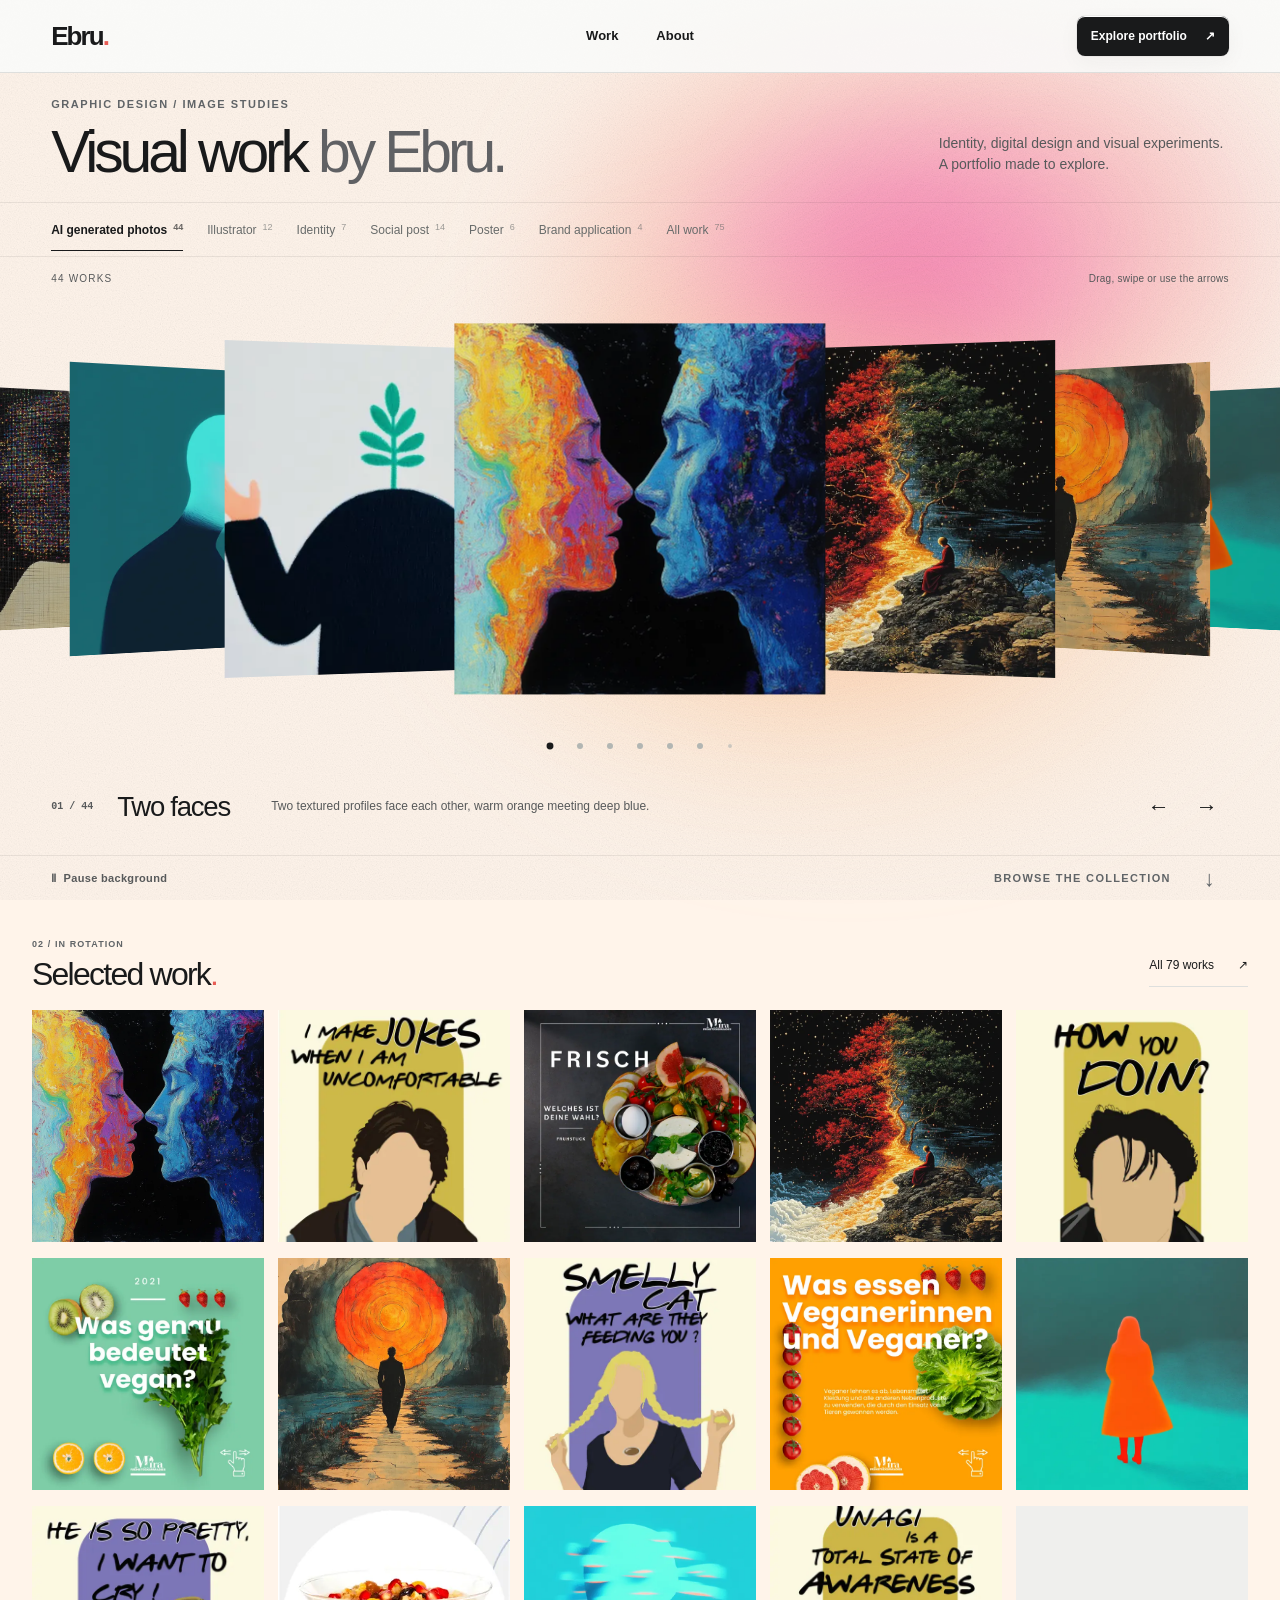
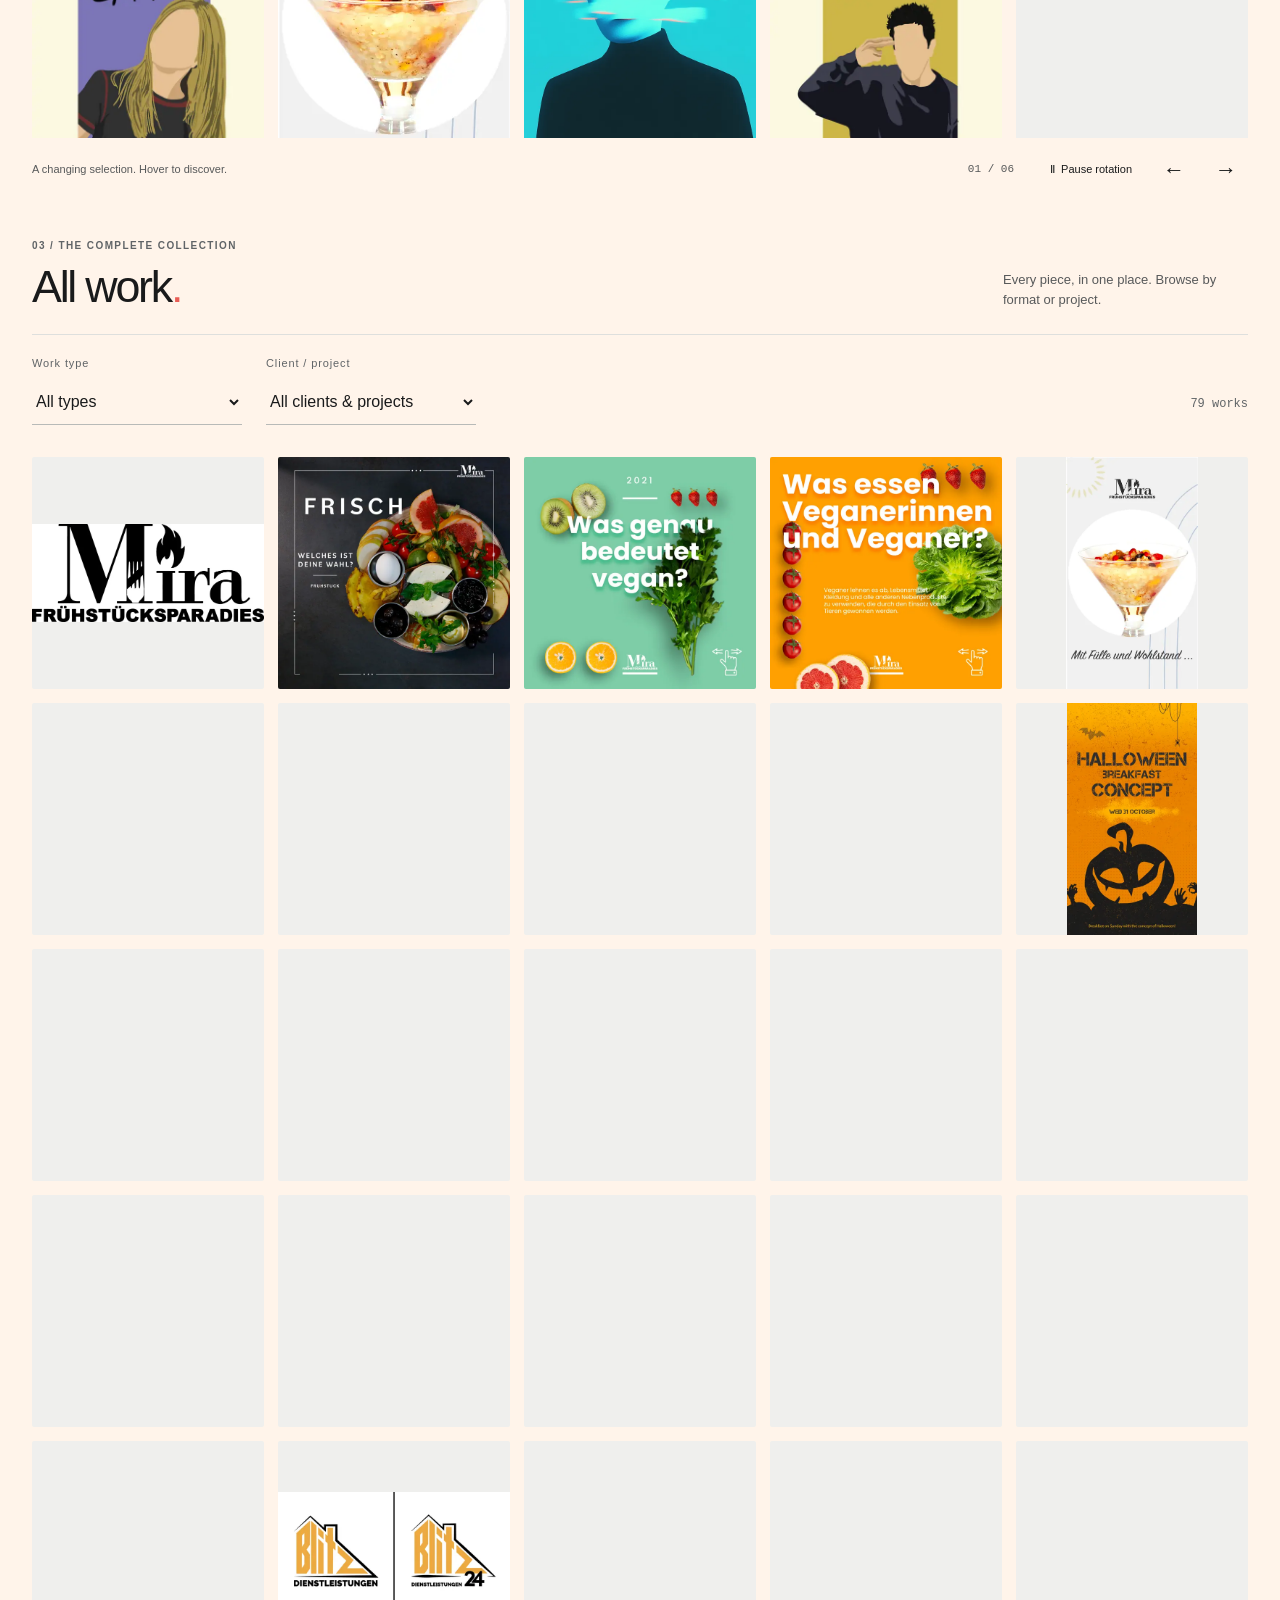
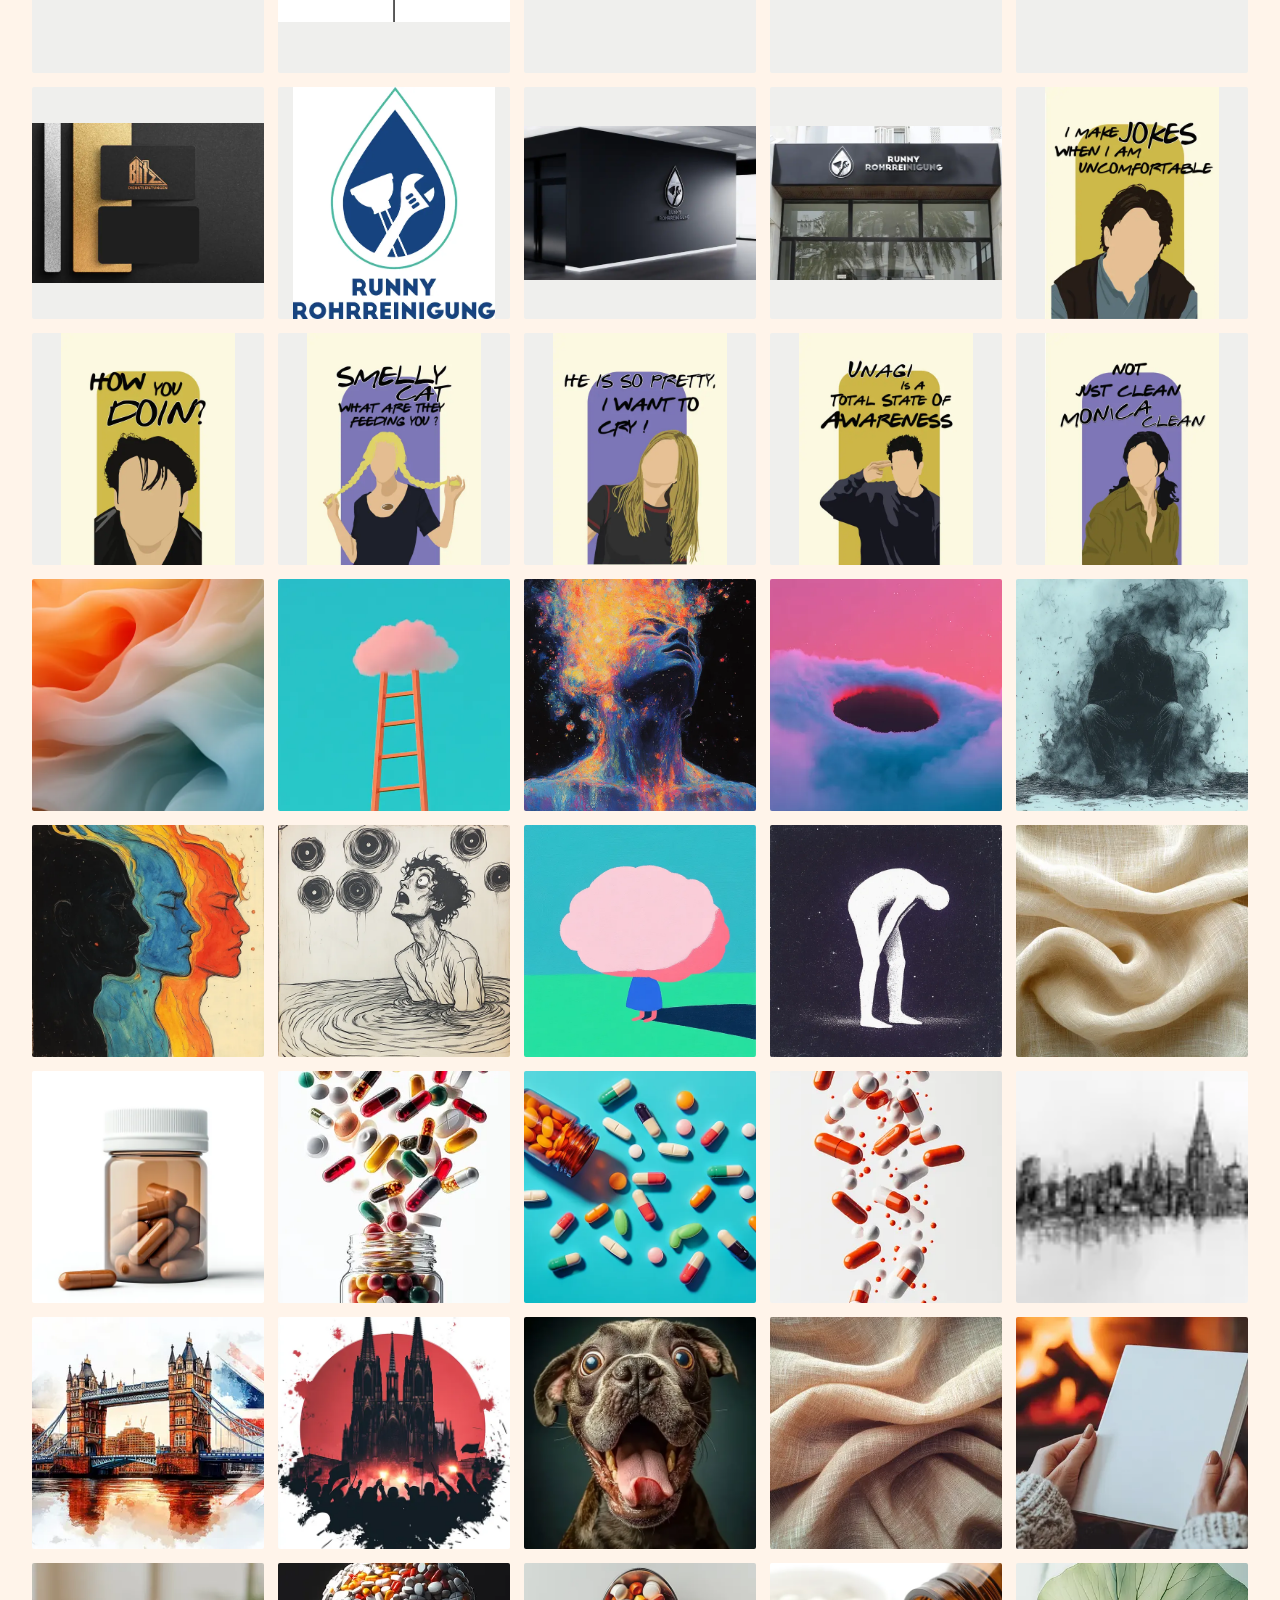
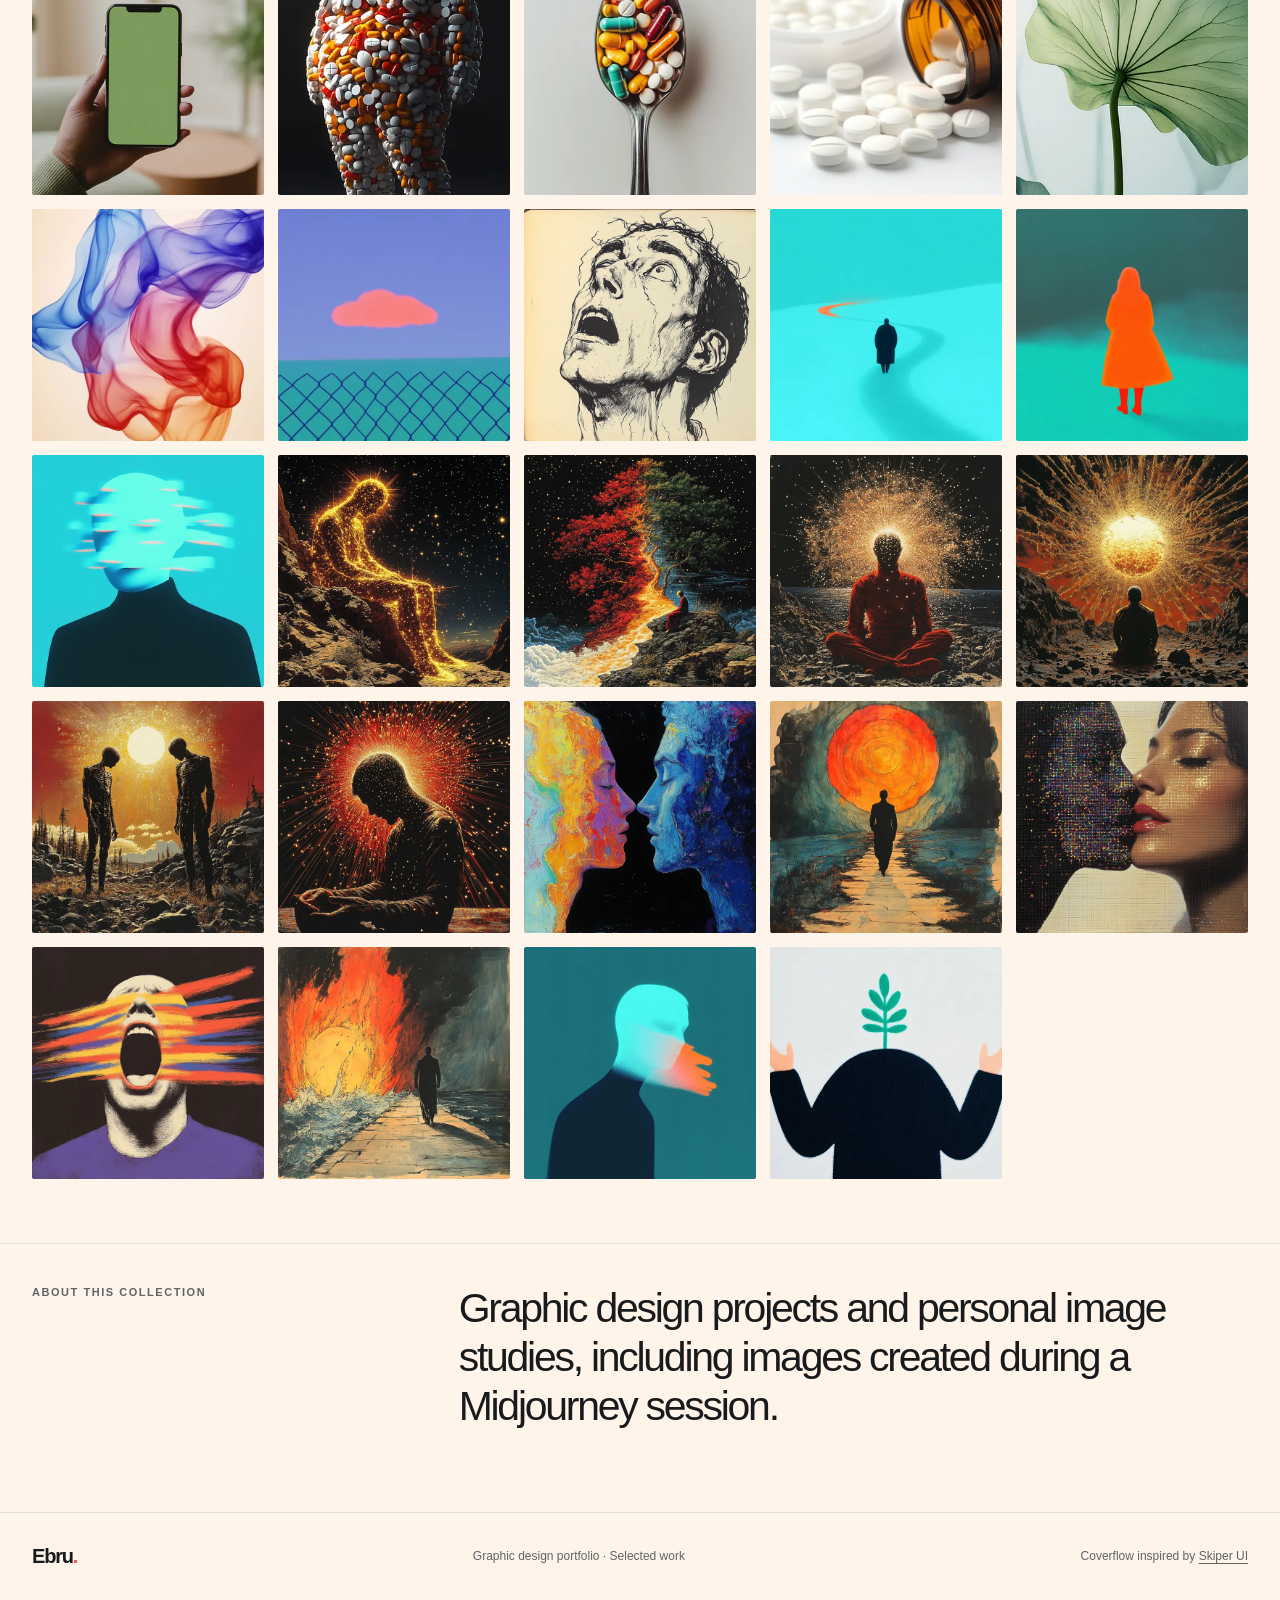
==== commit e3b6398c: "Improve tablet gallery size and touch previews" ====
--- a/index.html
+++ b/index.html
@@ -1,7 +1,7 @@
 <!doctype html>
 <html lang="en"><head><meta charset="utf-8"><meta name="viewport" content="width=device-width,initial-scale=1">
 <meta name="robots" content="index,follow"><meta name="description" content="A selection of graphic design work by Ebru: identity, print and digital projects.">
-<title>Ebru — Graphic design portfolio</title><link rel="icon" type="image/svg+xml" href="favicon.svg"><link rel="stylesheet" href="style.css?v=756ae49f68b5"><script src="app.js?v=756ae49f68b5" defer></script><script src="holographic.js?v=756ae49f68b5" defer></script></head>
+<title>Ebru — Graphic design portfolio</title><link rel="icon" type="image/svg+xml" href="favicon.svg"><link rel="stylesheet" href="style.css?v=9c0d5b1c6f89"><script src="app.js?v=9c0d5b1c6f89" defer></script><script src="holographic.js?v=9c0d5b1c6f89" defer></script></head>
 <body><div class="ambient-grain" aria-hidden="true"></div><a class="skip" href="#main">Skip to work</a>
 <header class="header"><div class="shell header-inner"><a class="brand" href="#top" aria-label="Ebru, back to top">Ebru<span>.</span></a><nav aria-label="Main navigation"><a href="#work">Work</a><a href="about.html">About</a></nav><a class="header-action" href="#work">Explore portfolio <span aria-hidden="true">↗</span></a></div></header>
 <main id="main"><section class="hero" id="top" aria-labelledby="hero-heading"><div class="shell hero-intro"><div class="hero-copy"><div class="eyebrow">Graphic design / Image studies</div><h1 id="hero-heading">Visual work <span>by Ebru.</span></h1></div><div class="hero-aside"><p>Identity, digital design and visual experiments. A portfolio made to explore.</p></div></div><div class="coverflow" data-collection="ai" aria-label="Featured image carousel" tabindex="0"><div class="hero-filters shell" aria-label="Filter hero gallery"><div class="collection-filters" role="group" aria-label="Collection"><button type="button" class="collection-filter" data-collection="ai" aria-pressed="true">AI generated photos <span>44</span></button><button type="button" class="collection-filter" data-collection="illustrator" aria-pressed="false">Illustrator <span>12</span></button><button type="button" class="collection-filter" data-collection="logo" aria-pressed="false">Identity <span>7</span></button><button type="button" class="collection-filter" data-collection="social-post" aria-pressed="false">Social post <span>14</span></button><button type="button" class="collection-filter" data-collection="poster" aria-pressed="false">Poster <span>6</span></button><button type="button" class="collection-filter" data-collection="brand-application" aria-pressed="false">Brand application <span>4</span></button><button type="button" class="collection-filter" data-collection="all" aria-pressed="false">All work <span>75</span></button></div></div><div class="coverflow-top shell"><span id="hero-result-count" role="status" aria-live="polite">44 works</span><span>Drag, swipe or use the arrows</span></div><ol class="coverflow-track"><li class="coverflow-slide" data-id="midjourney-38" data-title="Two faces" data-description="Two textured profiles face each other, warm orange meeting deep blue." data-asset="assets/midjourney-studies/midjourney-38.webp" data-category="ai-image" data-client="Personal: Midjourney studies" data-illustrator="false"><button type="button" class="coverflow-card" aria-label="Show Two faces"><img data-src="assets/midjourney-studies/midjourney-38-thumb.webp" alt="Two faces" decoding="async" draggable="false"></button></li><li class="coverflow-slide" data-id="midjourney-33" data-title="A divided path" data-description="A glowing orange current divides red and green trees beside a seated figure." data-asset="assets/midjourney-studies/midjourney-33.webp" data-category="ai-image" data-client="Personal: Midjourney studies" data-illustrator="false"><button type="button" class="coverflow-card" aria-label="Show A divided path"><img data-src="assets/midjourney-studies/midjourney-33-thumb.webp" alt="A divided path" decoding="async" draggable="false"></button></li><li class="coverflow-slide" data-id="midjourney-39" data-title="A new horizon" data-description="A lone figure walks toward an enormous orange sun between shadowed cliffs." data-asset="assets/midjourney-studies/midjourney-39.webp" data-category="ai-image" data-client="Personal: Midjourney studies" data-illustrator="false"><button type="button" class="coverflow-card" aria-label="Show A new horizon"><img data-src="assets/midjourney-studies/midjourney-39-thumb.webp" alt="A new horizon" decoding="async" draggable="false"></button></li><li class="coverflow-slide" data-id="midjourney-30" data-title="Between directions II" data-description="A vivid orange figure stands in a quiet field of teal and soft shadow." data-asset="assets/midjourney-studies/midjourney-30.webp" data-category="ai-image" data-client="Personal: Midjourney studies" data-illustrator="false"><button type="button" class="coverflow-card" aria-label="Show Between directions II"><img data-src="assets/midjourney-studies/midjourney-30-thumb.webp" alt="Between directions II" decoding="async" draggable="false"></button></li><li class="coverflow-slide" data-id="midjourney-31" data-title="The pause" data-description="A pale turquoise face breaks into floating fragments above a dark silhouette." data-asset="assets/midjourney-studies/midjourney-31.webp" data-category="ai-image" data-client="Personal: Midjourney studies" data-illustrator="false"><button type="button" class="coverflow-card" aria-label="Show The pause"><img data-src="assets/midjourney-studies/midjourney-31-thumb.webp" alt="The pause" decoding="async" draggable="false"></button></li><li class="coverflow-slide" data-id="midjourney-04" data-title="Big bang" data-description="A dark opening floats in a soft blue cloud beneath a vivid pink sky." data-asset="assets/midjourney-studies/midjourney-04.webp" data-category="ai-image" data-client="Personal: Midjourney studies" data-illustrator="false"><button type="button" class="coverflow-card" aria-label="Show Big bang"><img data-src="assets/midjourney-studies/midjourney-04-thumb.webp" alt="Big bang" decoding="async" draggable="false"></button></li><li class="coverflow-slide" data-id="midjourney-02" data-title="The ladder of triumph" data-description="A slender peach ladder reaches toward a pink cloud in a turquoise sky." data-asset="assets/midjourney-studies/midjourney-02.webp" data-category="ai-image" data-client="Personal: Midjourney studies" data-illustrator="false"><button type="button" class="coverflow-card" aria-label="Show The ladder of triumph"><img data-src="assets/midjourney-studies/midjourney-02-thumb.webp" alt="The ladder of triumph" decoding="async" draggable="false"></button></li><li class="coverflow-slide" data-id="midjourney-26" data-title="Sheer color" data-description="Translucent blue, violet and orange ribbons twist together on a cream canvas." data-asset="assets/midjourney-studies/midjourney-26.webp" data-category="ai-image" data-client="Personal: Midjourney studies" data-illustrator="false"><button type="button" class="coverflow-card" aria-label="Show Sheer color"><img data-src="assets/midjourney-studies/midjourney-26-thumb.webp" alt="Sheer color" decoding="async" draggable="false"></button></li><li class="coverflow-slide" data-id="midjourney-06" data-title="Three perspectives" data-description="Three overlapping profiles move from deep black through blue to fiery orange." data-asset="assets/midjourney-studies/midjourney-06.webp" data-category="ai-image" data-client="Personal: Midjourney studies" data-illustrator="false"><button type="button" class="coverflow-card" aria-label="Show Three perspectives"><img data-src="assets/midjourney-studies/midjourney-06-thumb.webp" alt="Three perspectives" decoding="async" draggable="false"></button></li><li class="coverflow-slide" data-id="midjourney-41" data-title="An open voice" data-description="A wide-open mouth cuts through bold streaks of orange, yellow and blue." data-asset="assets/midjourney-studies/midjourney-41.webp" data-category="ai-image" data-client="Personal: Midjourney studies" data-illustrator="false"><button type="button" class="coverflow-card" aria-label="Show An open voice"><img data-src="assets/midjourney-studies/midjourney-41-thumb.webp" alt="An open voice" decoding="async" draggable="false"></button></li><li class="coverflow-slide" data-id="midjourney-42" data-title="Through the fire" data-description="A dark figure walks along a stone path beside a towering wash of orange fire." data-asset="assets/midjourney-studies/midjourney-42.webp" data-category="ai-image" data-client="Personal: Midjourney studies" data-illustrator="false"><button type="button" class="coverflow-card" aria-label="Show Through the fire"><img data-src="assets/midjourney-studies/midjourney-42-thumb.webp" alt="Through the fire" decoding="async" draggable="false"></button></li><li class="coverflow-slide" data-id="midjourney-01" data-title="Color in quiet motion" data-description="Soft orange, ivory and pale blue folds flow into an abstract landscape." data-asset="assets/midjourney-studies/midjourney-01.webp" data-category="ai-image" data-client="Personal: Midjourney studies" data-illustrator="false"><button type="button" class="coverflow-card" aria-label="Show Color in quiet motion"><img data-src="assets/midjourney-studies/midjourney-01-thumb.webp" alt="Color in quiet motion" decoding="async" draggable="false"></button></li><li class="coverflow-slide" data-id="midjourney-03" data-title="Anxiety in color" data-description="A blue portrait tilts upward as orange and yellow color erupts around the face." data-asset="assets/midjourney-studies/midjourney-03.webp" data-category="ai-image" data-client="Personal: Midjourney studies" data-illustrator="false"><button type="button" class="coverflow-card" aria-label="Show Anxiety in color"><img data-src="assets/midjourney-studies/midjourney-03-thumb.webp" alt="Anxiety in color" decoding="async" draggable="false"></button></li><li class="coverflow-slide" data-id="midjourney-05" data-title="A shadowed figure" data-description="A seated figure dissolves into charcoal smoke against a pale blue background." data-asset="assets/midjourney-studies/midjourney-05.webp" data-category="ai-image" data-client="Personal: Midjourney studies" data-illustrator="false"><button type="button" class="coverflow-card" aria-label="Show A shadowed figure"><img data-src="assets/midjourney-studies/midjourney-05-thumb.webp" alt="A shadowed figure" decoding="async" draggable="false"></button></li><li class="coverflow-slide" data-id="midjourney-07" data-title="Restless thoughts" data-description="A wide-eyed figure looks toward swirling black circles in an ink-drawn scene." data-asset="assets/midjourney-studies/midjourney-07.webp" data-category="ai-image" data-client="Personal: Midjourney studies" data-illustrator="false"><button type="button" class="coverflow-card" aria-label="Show Restless thoughts"><img data-src="assets/midjourney-studies/midjourney-07-thumb.webp" alt="Restless thoughts" decoding="async" draggable="false"></button></li><li class="coverflow-slide" data-id="midjourney-08" data-title="A cloud for a head" data-description="An oversized pink cloud replaces a small figure’s head above a long shadow." data-asset="assets/midjourney-studies/midjourney-08.webp" data-category="ai-image" data-client="Personal: Midjourney studies" data-illustrator="false"><button type="button" class="coverflow-card" aria-label="Show A cloud for a head"><img data-src="assets/midjourney-studies/midjourney-08-thumb.webp" alt="A cloud for a head" decoding="async" draggable="false"></button></li><li class="coverflow-slide" data-id="midjourney-09" data-title="Weight of a moment" data-description="A bowed white silhouette bends against a dark, lightly textured background." data-asset="assets/midjourney-studies/midjourney-09.webp" data-category="ai-image" data-client="Personal: Midjourney studies" data-illustrator="false"><button type="button" class="coverflow-card" aria-label="Show Weight of a moment"><img data-src="assets/midjourney-studies/midjourney-09-thumb.webp" alt="Weight of a moment" decoding="async" draggable="false"></button></li><li class="coverflow-slide" data-id="midjourney-10" data-title="Linen folds" data-description="Warm light traces the weave and soft folds of ivory linen." data-asset="assets/midjourney-studies/midjourney-10.webp" data-category="ai-image" data-client="Personal: Midjourney studies" data-illustrator="false"><button type="button" class="coverflow-card" aria-label="Show Linen folds"><img data-src="assets/midjourney-studies/midjourney-10-thumb.webp" alt="Linen folds" decoding="async" draggable="false"></button></li><li class="coverflow-slide" data-id="midjourney-11" data-title="A bottle study" data-description="An amber bottle of brown capsules casts a soft shadow on white." data-asset="assets/midjourney-studies/midjourney-11.webp" data-category="ai-image" data-client="Personal: Midjourney studies" data-illustrator="false"><button type="button" class="coverflow-card" aria-label="Show A bottle study"><img data-src="assets/midjourney-studies/midjourney-11-thumb.webp" alt="A bottle study" decoding="async" draggable="false"></button></li><li class="coverflow-slide" data-id="midjourney-12" data-title="Fragments in flight" data-description="A stream of colorful capsules rises from a clear glass jar." data-asset="assets/midjourney-studies/midjourney-12.webp" data-category="ai-image" data-client="Personal: Midjourney studies" data-illustrator="false"><button type="button" class="coverflow-card" aria-label="Show Fragments in flight"><img data-src="assets/midjourney-studies/midjourney-12-thumb.webp" alt="Fragments in flight" decoding="async" draggable="false"></button></li><li class="coverflow-slide" data-id="midjourney-13" data-title="Colorful capsules" data-description="Bright capsules spill from an amber bottle across a turquoise surface." data-asset="assets/midjourney-studies/midjourney-13.webp" data-category="ai-image" data-client="Personal: Midjourney studies" data-illustrator="false"><button type="button" class="coverflow-card" aria-label="Show Colorful capsules"><img data-src="assets/midjourney-studies/midjourney-13-thumb.webp" alt="Colorful capsules" decoding="async" draggable="false"></button></li><li class="coverflow-slide" data-id="midjourney-14" data-title="Pills in motion" data-description="Red and white capsules float in a loose spiral against white." data-asset="assets/midjourney-studies/midjourney-14.webp" data-category="ai-image" data-client="Personal: Midjourney studies" data-illustrator="false"><button type="button" class="coverflow-card" aria-label="Show Pills in motion"><img data-src="assets/midjourney-studies/midjourney-14-thumb.webp" alt="Pills in motion" decoding="async" draggable="false"></button></li><li class="coverflow-slide" data-id="midjourney-15" data-title="Travel silhouettes" data-description="A fine monochrome skyline stretches across a quiet white panorama." data-asset="assets/midjourney-studies/midjourney-15.webp" data-category="ai-image" data-client="Personal: Midjourney studies" data-illustrator="false"><button type="button" class="coverflow-card" aria-label="Show Travel silhouettes"><img data-src="assets/midjourney-studies/midjourney-15-thumb.webp" alt="Travel silhouettes" decoding="async" draggable="false"></button></li><li class="coverflow-slide" data-id="midjourney-16" data-title="London in color" data-description="Tower Bridge and Union Jack colors blend in a loose watercolor composition." data-asset="assets/midjourney-studies/midjourney-16.webp" data-category="ai-image" data-client="Personal: Midjourney studies" data-illustrator="false"><button type="button" class="coverflow-card" aria-label="Show London in color"><img data-src="assets/midjourney-studies/midjourney-16-thumb.webp" alt="London in color" decoding="async" draggable="false"></button></li><li class="coverflow-slide" data-id="midjourney-17" data-title="A city silhouette" data-description="Dark cathedral spires rise against a red circle and expressive ink splashes." data-asset="assets/midjourney-studies/midjourney-17.webp" data-category="ai-image" data-client="Personal: Midjourney studies" data-illustrator="false"><button type="button" class="coverflow-card" aria-label="Show A city silhouette"><img data-src="assets/midjourney-studies/midjourney-17-thumb.webp" alt="A city silhouette" decoding="async" draggable="false"></button></li><li class="coverflow-slide" data-id="midjourney-18" data-title="A curious bulldog" data-description="A wide-eyed dog with an open mouth fills a dark, softly lit portrait." data-asset="assets/midjourney-studies/midjourney-18.webp" data-category="ai-image" data-client="Personal: Midjourney studies" data-illustrator="false"><button type="button" class="coverflow-card" aria-label="Show A curious bulldog"><img data-src="assets/midjourney-studies/midjourney-18-thumb.webp" alt="A curious bulldog" decoding="async" draggable="false"></button></li><li class="coverflow-slide" data-id="midjourney-19" data-title="Fabric and light" data-description="Light and shadow move across softly folded fabric in muted cream and rose." data-asset="assets/midjourney-studies/midjourney-19.webp" data-category="ai-image" data-client="Personal: Midjourney studies" data-illustrator="false"><button type="button" class="coverflow-card" aria-label="Show Fabric and light"><img data-src="assets/midjourney-studies/midjourney-19-thumb.webp" alt="Fabric and light" decoding="async" draggable="false"></button></li><li class="coverflow-slide" data-id="midjourney-20" data-title="A blank page" data-description="Hands hold a blank white page in front of a warm, glowing fireplace." data-asset="assets/midjourney-studies/midjourney-20.webp" data-category="ai-image" data-client="Personal: Midjourney studies" data-illustrator="false"><button type="button" class="coverflow-card" aria-label="Show A blank page"><img data-src="assets/midjourney-studies/midjourney-20-thumb.webp" alt="A blank page" decoding="async" draggable="false"></button></li><li class="coverflow-slide" data-id="midjourney-21" data-title="A blank screen" data-description="A hand holds a green-screen phone in a softly lit room with plants." data-asset="assets/midjourney-studies/midjourney-21.webp" data-category="ai-image" data-client="Personal: Midjourney studies" data-illustrator="false"><button type="button" class="coverflow-card" aria-label="Show A blank screen"><img data-src="assets/midjourney-studies/midjourney-21-thumb.webp" alt="A blank screen" decoding="async" draggable="false"></button></li><li class="coverflow-slide" data-id="midjourney-22" data-title="A figure of color" data-description="A human silhouette is assembled from colorful capsules against deep black." data-asset="assets/midjourney-studies/midjourney-22.webp" data-category="ai-image" data-client="Personal: Midjourney studies" data-illustrator="false"><button type="button" class="coverflow-card" aria-label="Show A figure of color"><img data-src="assets/midjourney-studies/midjourney-22-thumb.webp" alt="A figure of color" decoding="async" draggable="false"></button></li><li class="coverflow-slide" data-id="midjourney-23" data-title="A spoonful of color" data-description="A silver spoon holds a bright assortment of capsules on a pale surface." data-asset="assets/midjourney-studies/midjourney-23.webp" data-category="ai-image" data-client="Personal: Midjourney studies" data-illustrator="false"><button type="button" class="coverflow-card" aria-label="Show A spoonful of color"><img data-src="assets/midjourney-studies/midjourney-23-thumb.webp" alt="A spoonful of color" decoding="async" draggable="false"></button></li><li class="coverflow-slide" data-id="midjourney-24" data-title="White on white" data-description="White tablets spill from an amber bottle into a softly lit white scene." data-asset="assets/midjourney-studies/midjourney-24.webp" data-category="ai-image" data-client="Personal: Midjourney studies" data-illustrator="false"><button type="button" class="coverflow-card" aria-label="Show White on white"><img data-src="assets/midjourney-studies/midjourney-24-thumb.webp" alt="White on white" decoding="async" draggable="false"></button></li><li class="coverflow-slide" data-id="midjourney-25" data-title="A quiet leaf" data-description="Light passes through a pale green leaf, revealing its delicate branching veins." data-asset="assets/midjourney-studies/midjourney-25.webp" data-category="ai-image" data-client="Personal: Midjourney studies" data-illustrator="false"><button type="button" class="coverflow-card" aria-label="Show A quiet leaf"><img data-src="assets/midjourney-studies/midjourney-25-thumb.webp" alt="A quiet leaf" decoding="async" draggable="false"></button></li><li class="coverflow-slide" data-id="midjourney-27" data-title="A distant cloud" data-description="A coral cloud hangs above a wire fence beneath a flat violet sky." data-asset="assets/midjourney-studies/midjourney-27.webp" data-category="ai-image" data-client="Personal: Midjourney studies" data-illustrator="false"><button type="button" class="coverflow-card" aria-label="Show A distant cloud"><img data-src="assets/midjourney-studies/midjourney-27-thumb.webp" alt="A distant cloud" decoding="async" draggable="false"></button></li><li class="coverflow-slide" data-id="midjourney-28" data-title="Metempsychosis" data-description="An expressive ink portrait looks upward with wide eyes and an open mouth." data-asset="assets/midjourney-studies/midjourney-28.webp" data-category="ai-image" data-client="Personal: Midjourney studies" data-illustrator="false"><button type="button" class="coverflow-card" aria-label="Show Metempsychosis"><img data-src="assets/midjourney-studies/midjourney-28-thumb.webp" alt="Metempsychosis" decoding="async" draggable="false"></button></li><li class="coverflow-slide" data-id="midjourney-29" data-title="Between directions I" data-description="A lone dark figure follows a curved turquoise path toward an orange accent." data-asset="assets/midjourney-studies/midjourney-29.webp" data-category="ai-image" data-client="Personal: Midjourney studies" data-illustrator="false"><button type="button" class="coverflow-card" aria-label="Show Between directions I"><img data-src="assets/midjourney-studies/midjourney-29-thumb.webp" alt="Between directions I" decoding="async" draggable="false"></button></li><li class="coverflow-slide" data-id="midjourney-32" data-title="A luminous figure" data-description="A seated figure glows with golden particles against a rocky night landscape." data-asset="assets/midjourney-studies/midjourney-32.webp" data-category="ai-image" data-client="Personal: Midjourney studies" data-illustrator="false"><button type="button" class="coverflow-card" aria-label="Show A luminous figure"><img data-src="assets/midjourney-studies/midjourney-32-thumb.webp" alt="A luminous figure" decoding="async" draggable="false"></button></li><li class="coverflow-slide" data-id="midjourney-34" data-title="Inner light" data-description="A seated silhouette is surrounded by a burst of golden light in the dark." data-asset="assets/midjourney-studies/midjourney-34.webp" data-category="ai-image" data-client="Personal: Midjourney studies" data-illustrator="false"><button type="button" class="coverflow-card" aria-label="Show Inner light"><img data-src="assets/midjourney-studies/midjourney-34-thumb.webp" alt="Inner light" decoding="async" draggable="false"></button></li><li class="coverflow-slide" data-id="midjourney-35" data-title="At the center" data-description="A small seated figure faces a brilliant orb above a rugged, shadowed landscape." data-asset="assets/midjourney-studies/midjourney-35.webp" data-category="ai-image" data-client="Personal: Midjourney studies" data-illustrator="false"><button type="button" class="coverflow-card" aria-label="Show At the center"><img data-src="assets/midjourney-studies/midjourney-35-thumb.webp" alt="At the center" decoding="async" draggable="false"></button></li><li class="coverflow-slide" data-id="midjourney-36" data-title="Two figures" data-description="Two elongated dark figures stand beneath a glowing sun in a rocky landscape." data-asset="assets/midjourney-studies/midjourney-36.webp" data-category="ai-image" data-client="Personal: Midjourney studies" data-illustrator="false"><button type="button" class="coverflow-card" aria-label="Show Two figures"><img data-src="assets/midjourney-studies/midjourney-36-thumb.webp" alt="Two figures" decoding="async" draggable="false"></button></li><li class="coverflow-slide" data-id="midjourney-37" data-title="A halo of light" data-description="A bowed figure is outlined by a radiant halo of orange and gold." data-asset="assets/midjourney-studies/midjourney-37.webp" data-category="ai-image" data-client="Personal: Midjourney studies" data-illustrator="false"><button type="button" class="coverflow-card" aria-label="Show A halo of light"><img data-src="assets/midjourney-studies/midjourney-37-thumb.webp" alt="A halo of light" decoding="async" draggable="false"></button></li><li class="coverflow-slide" data-id="midjourney-40" data-title="A quiet portrait" data-description="A softly lit face meets a dark profile scattered with tiny points of color." data-asset="assets/midjourney-studies/midjourney-40.webp" data-category="ai-image" data-client="Personal: Midjourney studies" data-illustrator="false"><button type="button" class="coverflow-card" aria-label="Show A quiet portrait"><img data-src="assets/midjourney-studies/midjourney-40-thumb.webp" alt="A quiet portrait" decoding="async" draggable="false"></button></li><li class="coverflow-slide" data-id="midjourney-43" data-title="Uncertainty" data-description="A turquoise head blurs into an orange hand-like shape against dark teal." data-asset="assets/midjourney-studies/midjourney-43.webp" data-category="ai-image" data-client="Personal: Midjourney studies" data-illustrator="false"><button type="button" class="coverflow-card" aria-label="Show Uncertainty"><img data-src="assets/midjourney-studies/midjourney-43-thumb.webp" alt="Uncertainty" decoding="async" draggable="false"></button></li><li class="coverflow-slide" data-id="midjourney-44" data-title="A small balance" data-description="A small green sprout replaces a figure’s head between two raised hands." data-asset="assets/midjourney-studies/midjourney-44.webp" data-category="ai-image" data-client="Personal: Midjourney studies" data-illustrator="false"><button type="button" class="coverflow-card" aria-label="Show A small balance"><img data-src="assets/midjourney-studies/midjourney-44-thumb.webp" alt="A small balance" decoding="async" draggable="false"></button></li><li class="coverflow-slide" data-id="friends-poster-chandler" data-title="Friends-inspired poster 01" data-description="A faceless portrait and handwritten humor sit against cream and ochre blocks." data-asset="assets/personal-friends-fan-art/poster/friends-poster-chandler.webp" data-category="poster" data-client="Personal: Friends fan art" data-illustrator="true"><button type="button" class="coverflow-card" aria-label="Show Friends-inspired poster 01"><img data-src="assets/personal-friends-fan-art/poster/friends-poster-chandler-thumb.webp" alt="Friends-inspired poster 01" decoding="async" draggable="false"></button></li><li class="coverflow-slide" data-id="friends-poster-joey" data-title="Friends-inspired poster 02" data-description="A dark-haired illustrated portrait pairs with a handwritten greeting on cream." data-asset="assets/personal-friends-fan-art/poster/friends-poster-joey.webp" data-category="poster" data-client="Personal: Friends fan art" data-illustrator="true"><button type="button" class="coverflow-card" aria-label="Show Friends-inspired poster 02"><img data-src="assets/personal-friends-fan-art/poster/friends-poster-joey-thumb.webp" alt="Friends-inspired poster 02" decoding="async" draggable="false"></button></li><li class="coverflow-slide" data-id="friends-poster-monica" data-title="Friends-inspired poster 03" data-description="A blonde figure twists her hair beneath handwritten lyrics and a purple panel." data-asset="assets/personal-friends-fan-art/poster/friends-poster-monica.webp" data-category="poster" data-client="Personal: Friends fan art" data-illustrator="true"><button type="button" class="coverflow-card" aria-label="Show Friends-inspired poster 03"><img data-src="assets/personal-friends-fan-art/poster/friends-poster-monica-thumb.webp" alt="Friends-inspired poster 03" decoding="async" draggable="false"></button></li><li class="coverflow-slide" data-id="friends-poster-phoebe" data-title="Friends-inspired poster 04" data-description="A long-haired illustrated portrait sits beneath a handwritten line on lavender." data-asset="assets/personal-friends-fan-art/poster/friends-poster-phoebe.webp" data-category="poster" data-client="Personal: Friends fan art" data-illustrator="true"><button type="button" class="coverflow-card" aria-label="Show Friends-inspired poster 04"><img data-src="assets/personal-friends-fan-art/poster/friends-poster-phoebe-thumb.webp" alt="Friends-inspired poster 04" decoding="async" draggable="false"></button></li><li class="coverflow-slide" data-id="friends-poster-rachel" data-title="Friends-inspired poster 05" data-description="A dark-haired figure gestures toward his temple beneath bold handwritten text." data-asset="assets/personal-friends-fan-art/poster/friends-poster-rachel.webp" data-category="poster" data-client="Personal: Friends fan art" data-illustrator="true"><button type="button" class="coverflow-card" aria-label="Show Friends-inspired poster 05"><img data-src="assets/personal-friends-fan-art/poster/friends-poster-rachel-thumb.webp" alt="Friends-inspired poster 05" decoding="async" draggable="false"></button></li><li class="coverflow-slide" data-id="friends-poster-ross" data-title="Friends-inspired poster 06" data-description="A dark-haired portrait in an olive shirt sits below handwritten text on cream." data-asset="assets/personal-friends-fan-art/poster/friends-poster-ross.webp" data-category="poster" data-client="Personal: Friends fan art" data-illustrator="true"><button type="button" class="coverflow-card" aria-label="Show Friends-inspired poster 06"><img data-src="assets/personal-friends-fan-art/poster/friends-poster-ross-thumb.webp" alt="Friends-inspired poster 06" decoding="async" draggable="false"></button></li><li class="coverflow-slide" data-id="mira-breakfast-logo" data-title="Mira logo" data-description="A black wordmark pairs tall serif lettering with a flame and cutlery." data-asset="assets/mira-fruhstuck/logo/mira-breakfast-logo.webp" data-category="logo" data-client="Mira Frühstück" data-illustrator="true"><button type="button" class="coverflow-card" aria-label="Show Mira logo"><img data-src="assets/mira-fruhstuck/logo/mira-breakfast-logo-thumb.webp" alt="Mira logo" decoding="async" draggable="false"></button></li><li class="coverflow-slide" data-id="mira-breakfast-launch" data-title="Launch post" data-description="A breakfast platter on charcoal, framed by fine lines and bold white type." data-asset="assets/mira-fruhstuck/social-post/mira-breakfast-launch.webp" data-category="social-post" data-client="Mira Frühstück" data-illustrator="false"><button type="button" class="coverflow-card" aria-label="Show Launch post"><img data-src="assets/mira-fruhstuck/social-post/mira-breakfast-launch-thumb.webp" alt="Launch post" decoding="async" draggable="false"></button></li><li class="coverflow-slide" data-id="mira-breakfast-vegan-carousel-1" data-title="Vegan explainer I" data-description="Fresh fruit and greens frame a bold question on a mint canvas." data-asset="assets/mira-fruhstuck/social-post/mira-breakfast-vegan-carousel-1.webp" data-category="social-post" data-client="Mira Frühstück" data-illustrator="false"><button type="button" class="coverflow-card" aria-label="Show Vegan explainer I"><img data-src="assets/mira-fruhstuck/social-post/mira-breakfast-vegan-carousel-1-thumb.webp" alt="Vegan explainer I" decoding="async" draggable="false"></button></li><li class="coverflow-slide" data-id="mira-breakfast-vegan-carousel-2" data-title="Vegan explainer II" data-description="Orange, strawberries and leafy greens bring a vegan explainer to life." data-asset="assets/mira-fruhstuck/social-post/mira-breakfast-vegan-carousel-2.webp" data-category="social-post" data-client="Mira Frühstück" data-illustrator="false"><button type="button" class="coverflow-card" aria-label="Show Vegan explainer II"><img data-src="assets/mira-fruhstuck/social-post/mira-breakfast-vegan-carousel-2-thumb.webp" alt="Vegan explainer II" decoding="async" draggable="false"></button></li><li class="coverflow-slide" data-id="mira-breakfast-ashura" data-title="Ashura greeting" data-description="A glass of ashura sits inside a white circle with delicate botanical details." data-asset="assets/mira-fruhstuck/social-post/mira-breakfast-ashura.webp" data-category="social-post" data-client="Mira Frühstück" data-illustrator="false"><button type="button" class="coverflow-card" aria-label="Show Ashura greeting"><img data-src="assets/mira-fruhstuck/social-post/mira-breakfast-ashura-thumb.webp" alt="Ashura greeting" decoding="async" draggable="false"></button></li><li class="coverflow-slide" data-id="mira-breakfast-world-breakfast-spain" data-title="World breakfasts: Spain" data-description="Rustic bread and tomatoes illustrate a Spanish breakfast in warm natural tones." data-asset="assets/mira-fruhstuck/social-post/mira-breakfast-world-breakfast-spain.webp" data-category="social-post" data-client="Mira Frühstück" data-illustrator="false"><button type="button" class="coverflow-card" aria-label="Show World breakfasts: Spain"><img data-src="assets/mira-fruhstuck/social-post/mira-breakfast-world-breakfast-spain-thumb.webp" alt="World breakfasts: Spain" decoding="async" draggable="false"></button></li><li class="coverflow-slide" data-id="mira-breakfast-world-breakfast-korea" data-title="World breakfasts: Korea" data-description="A dark tabletop, small dishes and chopsticks frame a Korean breakfast." data-asset="assets/mira-fruhstuck/social-post/mira-breakfast-world-breakfast-korea.webp" data-category="social-post" data-client="Mira Frühstück" data-illustrator="false"><button type="button" class="coverflow-card" aria-label="Show World breakfasts: Korea"><img data-src="assets/mira-fruhstuck/social-post/mira-breakfast-world-breakfast-korea-thumb.webp" alt="World breakfasts: Korea" decoding="async" draggable="false"></button></li><li class="coverflow-slide" data-id="mira-breakfast-world-breakfast-russia" data-title="World breakfasts: Russia" data-description="Golden pancakes and red preserves fill a bright breakfast composition." data-asset="assets/mira-fruhstuck/social-post/mira-breakfast-world-breakfast-russia.webp" data-category="social-post" data-client="Mira Frühstück" data-illustrator="false"><button type="button" class="coverflow-card" aria-label="Show World breakfasts: Russia"><img data-src="assets/mira-fruhstuck/social-post/mira-breakfast-world-breakfast-russia-thumb.webp" alt="World breakfasts: Russia" decoding="async" draggable="false"></button></li><li class="coverflow-slide" data-id="mira-breakfast-halloween-post" data-title="Halloween post" data-description="A grinning black pumpkin contrasts with distressed type on vivid orange." data-asset="assets/mira-fruhstuck/social-post/mira-breakfast-halloween-post.webp" data-category="social-post" data-client="Mira Frühstück" data-illustrator="false"><button type="button" class="coverflow-card" aria-label="Show Halloween post"><img data-src="assets/mira-fruhstuck/social-post/mira-breakfast-halloween-post-thumb.webp" alt="Halloween post" decoding="async" draggable="false"></button></li><li class="coverflow-slide" data-id="mira-breakfast-vegan-question" data-title="Vegan question" data-description="A colorful vegan platter meets bold white lettering on mint green." data-asset="assets/mira-fruhstuck/social-post/mira-breakfast-vegan-question.webp" data-category="social-post" data-client="Mira Frühstück" data-illustrator="false"><button type="button" class="coverflow-card" aria-label="Show Vegan question"><img data-src="assets/mira-fruhstuck/social-post/mira-breakfast-vegan-question-thumb.webp" alt="Vegan question" decoding="async" draggable="false"></button></li><li class="coverflow-slide" data-id="mira-breakfast-food-editorial" data-title="Fresh food editorial" data-description="An overhead breakfast spread framed by fine white lines on charcoal." data-asset="assets/mira-fruhstuck/social-post/mira-breakfast-food-editorial.webp" data-category="social-post" data-client="Mira Frühstück" data-illustrator="false"><button type="button" class="coverflow-card" aria-label="Show Fresh food editorial"><img data-src="assets/mira-fruhstuck/social-post/mira-breakfast-food-editorial-thumb.webp" alt="Fresh food editorial" decoding="async" draggable="false"></button></li><li class="coverflow-slide" data-id="mira-breakfast-world-breakfast-cover" data-title="World breakfasts cover" data-description="Bold white lettering introduces world breakfasts on a quiet mint background." data-asset="assets/mira-fruhstuck/social-post/mira-breakfast-world-breakfast-cover.webp" data-category="social-post" data-client="Mira Frühstück" data-illustrator="false"><button type="button" class="coverflow-card" aria-label="Show World breakfasts cover"><img data-src="assets/mira-fruhstuck/social-post/mira-breakfast-world-breakfast-cover-thumb.webp" alt="World breakfasts cover" decoding="async" draggable="false"></button></li><li class="coverflow-slide" data-id="mira-breakfast-vegan-word" data-title="The word vegan" data-description="Fruit and leafy greens surround white typography on a warm orange canvas." data-asset="assets/mira-fruhstuck/social-post/mira-breakfast-vegan-word.webp" data-category="social-post" data-client="Mira Frühstück" data-illustrator="false"><button type="button" class="coverflow-card" aria-label="Show The word vegan"><img data-src="assets/mira-fruhstuck/social-post/mira-breakfast-vegan-word-thumb.webp" alt="The word vegan" decoding="async" draggable="false"></button></li><li class="coverflow-slide" data-id="mira-restaurant-ali-nazik" data-title="Ali Nazik post" data-description="A close-up of Ali Nazik beneath white script on a textured black background." data-asset="assets/mira-restaurant/social-post/mira-restaurant-ali-nazik.webp" data-category="social-post" data-client="Mira Restaurant" data-illustrator="false"><button type="button" class="coverflow-card" aria-label="Show Ali Nazik post"><img data-src="assets/mira-restaurant/social-post/mira-restaurant-ali-nazik-thumb.webp" alt="Ali Nazik post" decoding="async" draggable="false"></button></li><li class="coverflow-slide" data-id="mira-restaurant-skewer" data-title="Skewer post" data-description="Golden chicken skewers and rice fill the frame beneath white script." data-asset="assets/mira-restaurant/social-post/mira-restaurant-skewer.webp" data-category="social-post" data-client="Mira Restaurant" data-illustrator="false"><button type="button" class="coverflow-card" aria-label="Show Skewer post"><img data-src="assets/mira-restaurant/social-post/mira-restaurant-skewer-thumb.webp" alt="Skewer post" decoding="async" draggable="false"></button></li><li class="coverflow-slide" data-id="arya-logo" data-title="Arya identity" data-description="A dog and cat form a single black silhouette inside an open circular line." data-asset="assets/arya-pet-shop/logo/arya-logo.webp" data-category="logo" data-client="Arya Pet Shop" data-illustrator="true"><button type="button" class="coverflow-card" aria-label="Show Arya identity"><img data-src="assets/arya-pet-shop/logo/arya-logo-thumb.webp" alt="Arya identity" decoding="async" draggable="false"></button></li><li class="coverflow-slide" data-id="park-logo" data-title="Park identity" data-description="A line-drawn dog peers over a white wordmark inside an ochre circle." data-asset="assets/park-pet-shop/logo/park-logo.webp" data-category="logo" data-client="Park Pet Shop" data-illustrator="false"><button type="button" class="coverflow-card" aria-label="Show Park identity"><img data-src="assets/park-pet-shop/logo/park-logo-thumb.webp" alt="Park identity" decoding="async" draggable="false"></button></li><li class="coverflow-slide" data-id="kuark-logo" data-title="Kuark identity" data-description="An angular geometric symbol joins a grey wordmark with a blue-green accent." data-asset="assets/kuark-furniture/logo/kuark-logo.webp" data-category="logo" data-client="Kuark Furniture" data-illustrator="true"><button type="button" class="coverflow-card" aria-label="Show Kuark identity"><img data-src="assets/kuark-furniture/logo/kuark-logo-thumb.webp" alt="Kuark identity" decoding="async" draggable="false"></button></li><li class="coverflow-slide" data-id="blitz24-identity" data-title="Blitz 24 identity" data-description="Gold architectural lettering explores two versions of the Blitz service identity." data-asset="assets/blitz-24/logo/blitz24-identity.webp" data-category="logo" data-client="Blitz 24" data-illustrator="true"><button type="button" class="coverflow-card" aria-label="Show Blitz 24 identity"><img data-src="assets/blitz-24/logo/blitz24-identity-thumb.webp" alt="Blitz 24 identity" decoding="async" draggable="false"></button></li><li class="coverflow-slide" data-id="blitz24-logistics" data-title="Logistics logo variant" data-description="An angular gold wordmark sits inside a roof-like outline with bold black type." data-asset="assets/blitz-24/logo/blitz24-logistics.webp" data-category="logo" data-client="Blitz 24" data-illustrator="true"><button type="button" class="coverflow-card" aria-label="Show Logistics logo variant"><img data-src="assets/blitz-24/logo/blitz24-logistics-thumb.webp" alt="Logistics logo variant" decoding="async" draggable="false"></button></li><li class="coverflow-slide" data-id="blitz24-mockup" data-title="Blitz logo application" data-description="A gold and black logo rests on textured paper crossed by soft window shadows." data-asset="assets/blitz-24/brand-application/blitz24-mockup.webp" data-category="brand-application" data-client="Blitz 24" data-illustrator="false"><button type="button" class="coverflow-card" aria-label="Show Blitz logo application"><img data-src="assets/blitz-24/brand-application/blitz24-mockup-thumb.webp" alt="Blitz logo application" decoding="async" draggable="false"></button></li><li class="coverflow-slide" data-id="blitz24-signage" data-title="Blitz storefront sign" data-description="A white service mark appears on dark storefront signage above glass doors." data-asset="assets/blitz-24/brand-application/blitz24-signage.webp" data-category="brand-application" data-client="Blitz 24" data-illustrator="false"><button type="button" class="coverflow-card" aria-label="Show Blitz storefront sign"><img data-src="assets/blitz-24/brand-application/blitz24-signage-thumb.webp" alt="Blitz storefront sign" decoding="async" draggable="false"></button></li><li class="coverflow-slide" data-id="runny-identity" data-title="Runny identity" data-description="A blue water drop encloses white plumbing tools within a fine green outline." data-asset="assets/runny-rohrreinigung/logo/runny-identity.webp" data-category="logo" data-client="Runny Rohrreinigung" data-illustrator="true"><button type="button" class="coverflow-card" aria-label="Show Runny identity"><img data-src="assets/runny-rohrreinigung/logo/runny-identity-thumb.webp" alt="Runny identity" decoding="async" draggable="false"></button></li><li class="coverflow-slide" data-id="runny-wall" data-title="Runny wall mockup" data-description="A white droplet symbol marks a dark interior wall above a line of light." data-asset="assets/runny-rohrreinigung/brand-application/runny-wall.webp" data-category="brand-application" data-client="Runny Rohrreinigung" data-illustrator="false"><button type="button" class="coverflow-card" aria-label="Show Runny wall mockup"><img data-src="assets/runny-rohrreinigung/brand-application/runny-wall-thumb.webp" alt="Runny wall mockup" decoding="async" draggable="false"></button></li><li class="coverflow-slide" data-id="runny-storefront" data-title="Runny storefront mockup" data-description="A white plumbing identity spans a charcoal storefront sign above glass doors." data-asset="assets/runny-rohrreinigung/brand-application/runny-storefront.webp" data-category="brand-application" data-client="Runny Rohrreinigung" data-illustrator="false"><button type="button" class="coverflow-card" aria-label="Show Runny storefront mockup"><img data-src="assets/runny-rohrreinigung/brand-application/runny-storefront-thumb.webp" alt="Runny storefront mockup" decoding="async" draggable="false"></button></li></ol><div class="coverflow-dots" role="group" aria-label="Choose gallery image"></div><div class="hero-empty" hidden><p>No work matches these filters.</p><button type="button" id="hero-reset">Show all work</button></div><div class="coverflow-bottom shell"><div class="coverflow-caption"><span class="coverflow-index" id="coverflow-index">01 / 44</span><strong id="coverflow-title">Two faces</strong><p id="coverflow-description">Two textured profiles face each other, warm orange meeting deep blue.</p></div><div class="coverflow-controls"><button type="button" id="coverflow-prev" aria-label="Previous image">←</button><button type="button" id="coverflow-next" aria-label="Next image">→</button></div></div></div><div class="hero-tail shell"><button type="button" id="motion-toggle" aria-pressed="false">Pause background</button><span>Browse the collection</span><a href="#work" aria-label="Scroll to all work">↓</a></div></section>
--- a/style.css
+++ b/style.css
@@ -99,7 +99,7 @@
 @media(prefers-reduced-motion:reduce){html{scroll-behavior:auto}.showcase-tile{animation:none}}
 
 /* Selected work: a fixed image wall with an expanded anthracite information panel. */
-@media(hover:hover) and (min-width:701px){
+@media(min-width:701px){
  .showcase-tile{position:relative;z-index:0;transition:filter .25s ease}
  .showcase-tile .card-button{overflow:visible;border-radius:0;transition:transform .25s var(--ease)}
  .showcase-tile .card-art{z-index:1}
@@ -184,7 +184,7 @@
 .card-description{display:none}
 .showcase-tile .card-art{aspect-ratio:1;transform:none;isolation:isolate}
 @media(max-width:700px){.showcase-grid{grid-template-columns:repeat(3,minmax(0,1fr));gap:6px}}
-@media(hover:hover) and (min-width:701px){
+@media(min-width:701px){
  .showcase-tile .card-overlay{inset:calc(-1 * var(--panel-head)) -16px calc(-1 * var(--panel-tail));isolation:isolate}
  .showcase-tile .card-overlay::before,.showcase-tile .card-overlay::after{content:'';position:absolute;inset:0;z-index:-1;pointer-events:none;opacity:0;transition:opacity .25s ease}
  .showcase-tile .card-overlay::before{background:radial-gradient(ellipse at var(--holo-x,50%) var(--holo-y,50%),#dcaaee45,transparent 60%),linear-gradient(var(--holo-angle,130deg),#dc82ce33,#75b8e933,#83d5b133,#f0c88633,#e594bb33,#92b4e833);background-size:200% 200%;background-position:var(--holo-x,50%) var(--holo-y,50%);mix-blend-mode:screen}
@@ -195,7 +195,7 @@
  .showcase-tile .card-kind{top:calc(100% - var(--panel-tail) + 18px)}
  .showcase-tile .card-description{display:-webkit-box;-webkit-line-clamp:4;-webkit-box-orient:vertical;overflow:hidden;position:absolute;bottom:18px;left:16px;right:16px;margin:0;color:#f0efed;font-size:12px;line-height:1.55;font-weight:400;letter-spacing:0;text-shadow:0 1px 3px #0005}
 }
-@media(hover:hover) and (min-width:701px) and (max-height:550px){
+@media(min-width:701px) and (max-height:550px){
  .showcase-tile{--panel-head:26px;--panel-tail:96px}
  .showcase-tile .card-overlay .card-meta{top:5px;font-size:10px}
  .showcase-tile .card-overlay .card-title{top:calc(100% - 88px);font-size:12px;right:70px;line-height:1.15}
@@ -263,7 +263,7 @@
 .header{transition:transform .28s var(--ease),opacity .28s ease,visibility .28s}
 .header.is-hidden{transform:translateY(-100%);opacity:0;visibility:hidden;pointer-events:none}
 #work.showcase,.archive{padding-top:clamp(24px,3vw,42px)}
-@media(hover:hover) and (min-width:701px) and (max-width:1200px) and (min-height:551px){
+@media(min-width:701px) and (max-width:1200px) and (min-height:551px){
  .showcase-tile .card-overlay .card-title{right:16px;font-size:16px}
  .showcase-tile .card-kind{top:auto;bottom:calc(var(--panel-tail) - 78px);left:16px;right:16px;max-width:none;text-align:left;font-size:10px}
  .showcase-tile .card-description{font-size:11px;line-height:1.45}
@@ -287,3 +287,41 @@
  gap:var(--selection-gap);width:100%;height:100%;
  justify-content:space-between;align-content:space-between;
 }
+
+/* On tablets, reserve the hero for artwork and keep text compact. */
+@media(min-width:701px) and (max-width:1100px), (min-width:701px) and (max-width:1400px) and (any-pointer:coarse){
+ .hero-intro{padding-block:12px;gap:16px}.hero h1{font-size:32px;margin-top:6px}.hero-intro .eyebrow{font-size:9px}.hero-aside{display:none}
+ .hero-filters{padding-block:2px}.collection-filters{flex-wrap:nowrap;overflow-x:auto;scrollbar-width:none;gap:20px}.collection-filter{flex-shrink:0;font-size:11px;min-height:44px}
+ .coverflow-top{padding-top:6px;font-size:9px}.coverflow-bottom{min-height:72px;padding-block:6px 10px;gap:16px}
+ .coverflow-caption{grid-template-columns:max-content minmax(100px,1fr) minmax(160px,1.3fr);gap:12px}.coverflow-caption strong{font-size:19px}#coverflow-description{grid-column:auto;font-size:11px;line-height:1.45}
+ .coverflow-dots{padding:0;min-height:44px}.hero-tail{min-height:40px}
+}
+/* Touch preview uses the same anthracite / holographic material as mouse hover. */
+@media(min-width:701px){
+ .showcase-tile.is-preview{z-index:10;--preview-size:clamp(240px,28vw,300px)}
+ .showcase-tile.is-preview .card-button{width:var(--preview-size);height:var(--preview-size);transform:translate(var(--panel-shift-x,0px),var(--panel-shift-y,0px))}
+ .showcase-tile.is-preview .card-art{height:100%;aspect-ratio:1}
+ .showcase-tile.is-preview .card-overlay{opacity:1;visibility:visible;pointer-events:auto;display:block;background:#292b2e;padding:0}
+ .showcase-tile.is-preview .card-overlay::before,.showcase-tile.is-preview .card-overlay::after{opacity:.15}
+ .showcase-tile.is-preview .card-kind{display:block;top:auto;bottom:calc(var(--panel-tail) - 76px);left:16px;right:16px;max-width:none;text-align:left}
+ .showcase-tile.is-preview .card-overlay .card-title{font-size:18px;right:16px}
+ .showcase-tile.is-preview .card-description{font-size:12px;line-height:1.45}
+ .showcase-grid:has(.is-preview) .showcase-tile:not(.is-preview){filter:brightness(.45) saturate(.8)}
+ .preview-close{position:absolute;z-index:4;left:calc(var(--panel-shift-x,0px) + var(--preview-size) - 28px);top:calc(var(--panel-shift-y,0px) - var(--panel-head));width:44px;height:44px;padding:0;border:0;background:#292b2e;color:#fff;font-size:24px}
+ .showcase-tile.is-preview .card-overlay .card-meta{right:44px}
+}
+@media(hover:none) and (min-width:701px){
+ .showcase-tile:not(.is-preview){z-index:0}
+ .showcase-tile:not(.is-preview) .card-button{transform:none}
+ .showcase-tile:not(.is-preview) .card-overlay{opacity:0;visibility:hidden;pointer-events:none}
+ .showcase-grid:not(:has(.is-preview)) .showcase-tile{filter:none}
+ .showcase-note{font-size:0}.showcase-note::after{content:'Tap to preview · Tap again to open';font-size:11px}
+}
+
+@media(hover:none) and (min-width:701px){
+ .archive .work-card:not(.is-preview) .card-overlay{opacity:0;visibility:hidden;pointer-events:none}
+ .archive .work-card.is-preview .card-overlay{opacity:1;visibility:visible}
+}
+
+#work.showcase{overflow-x:clip}
+@media(min-width:701px){.showcase-tile.is-preview .card-button{transition:none}}
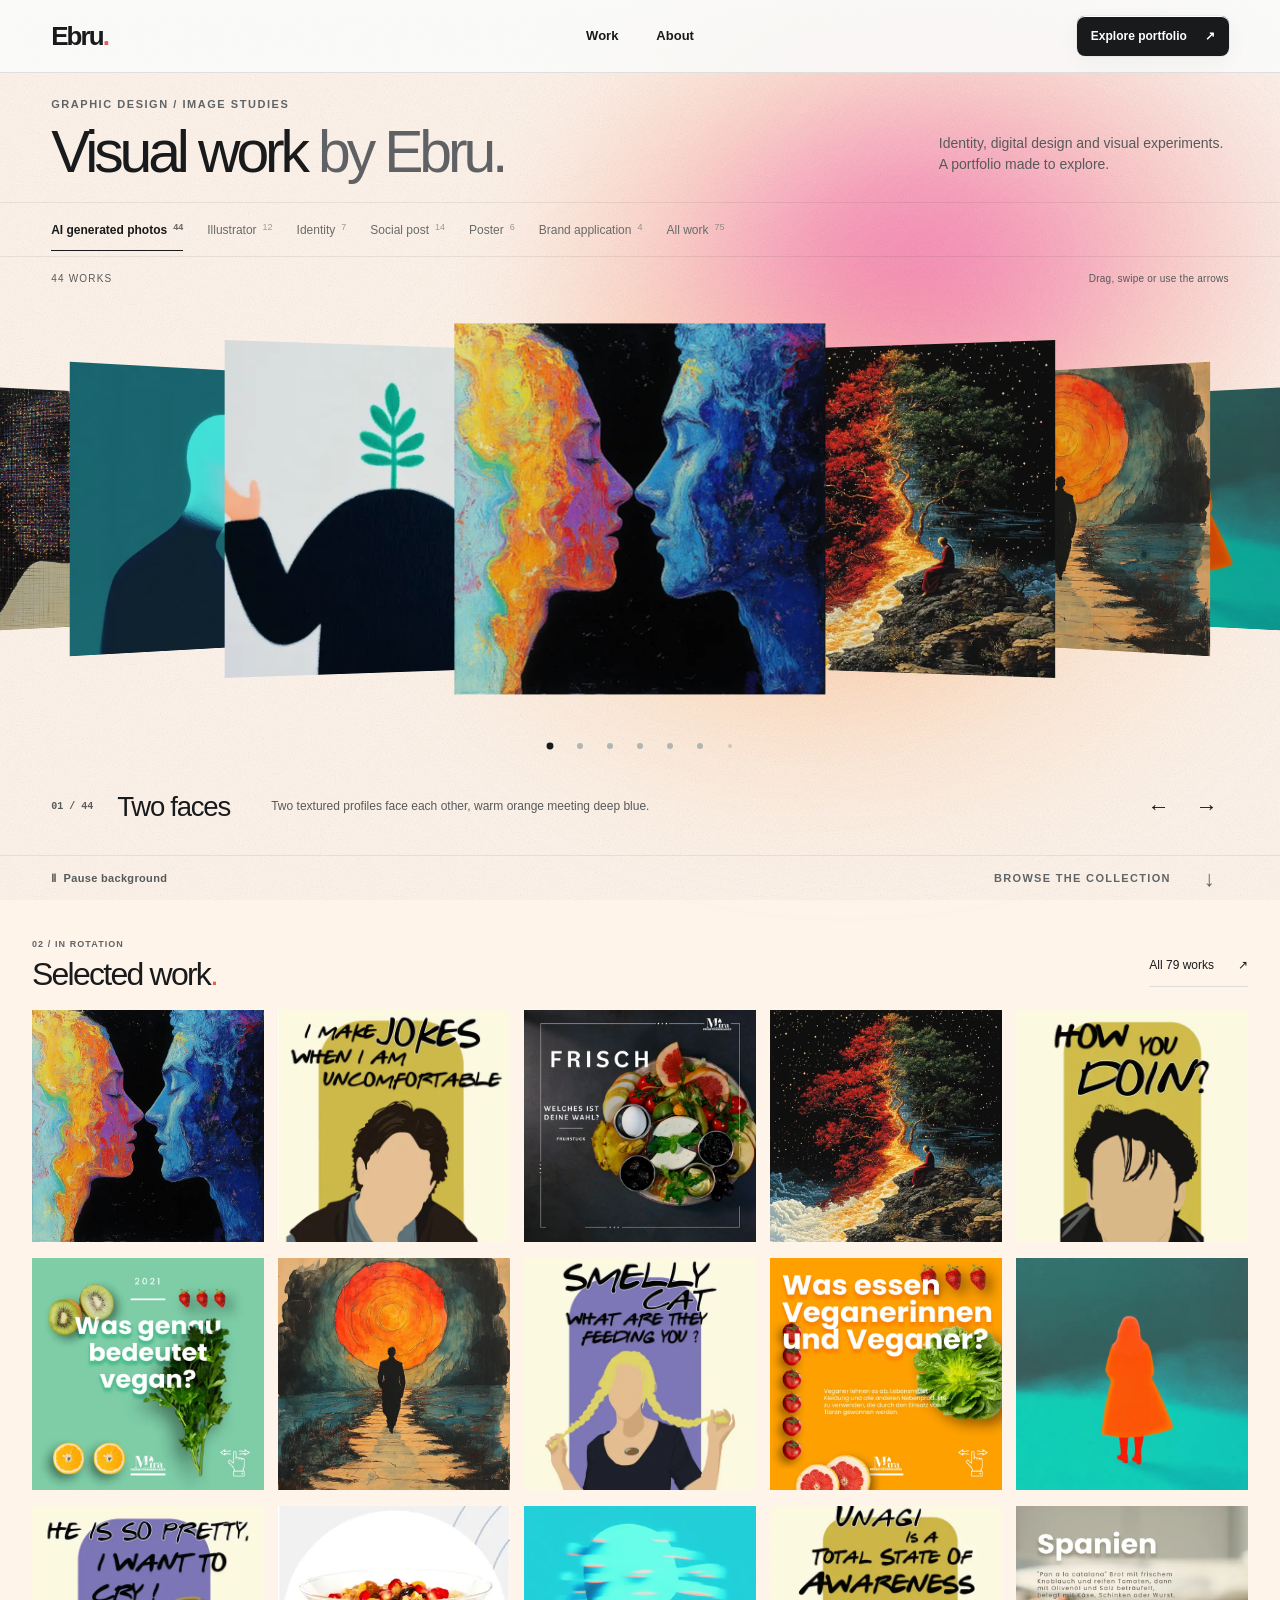
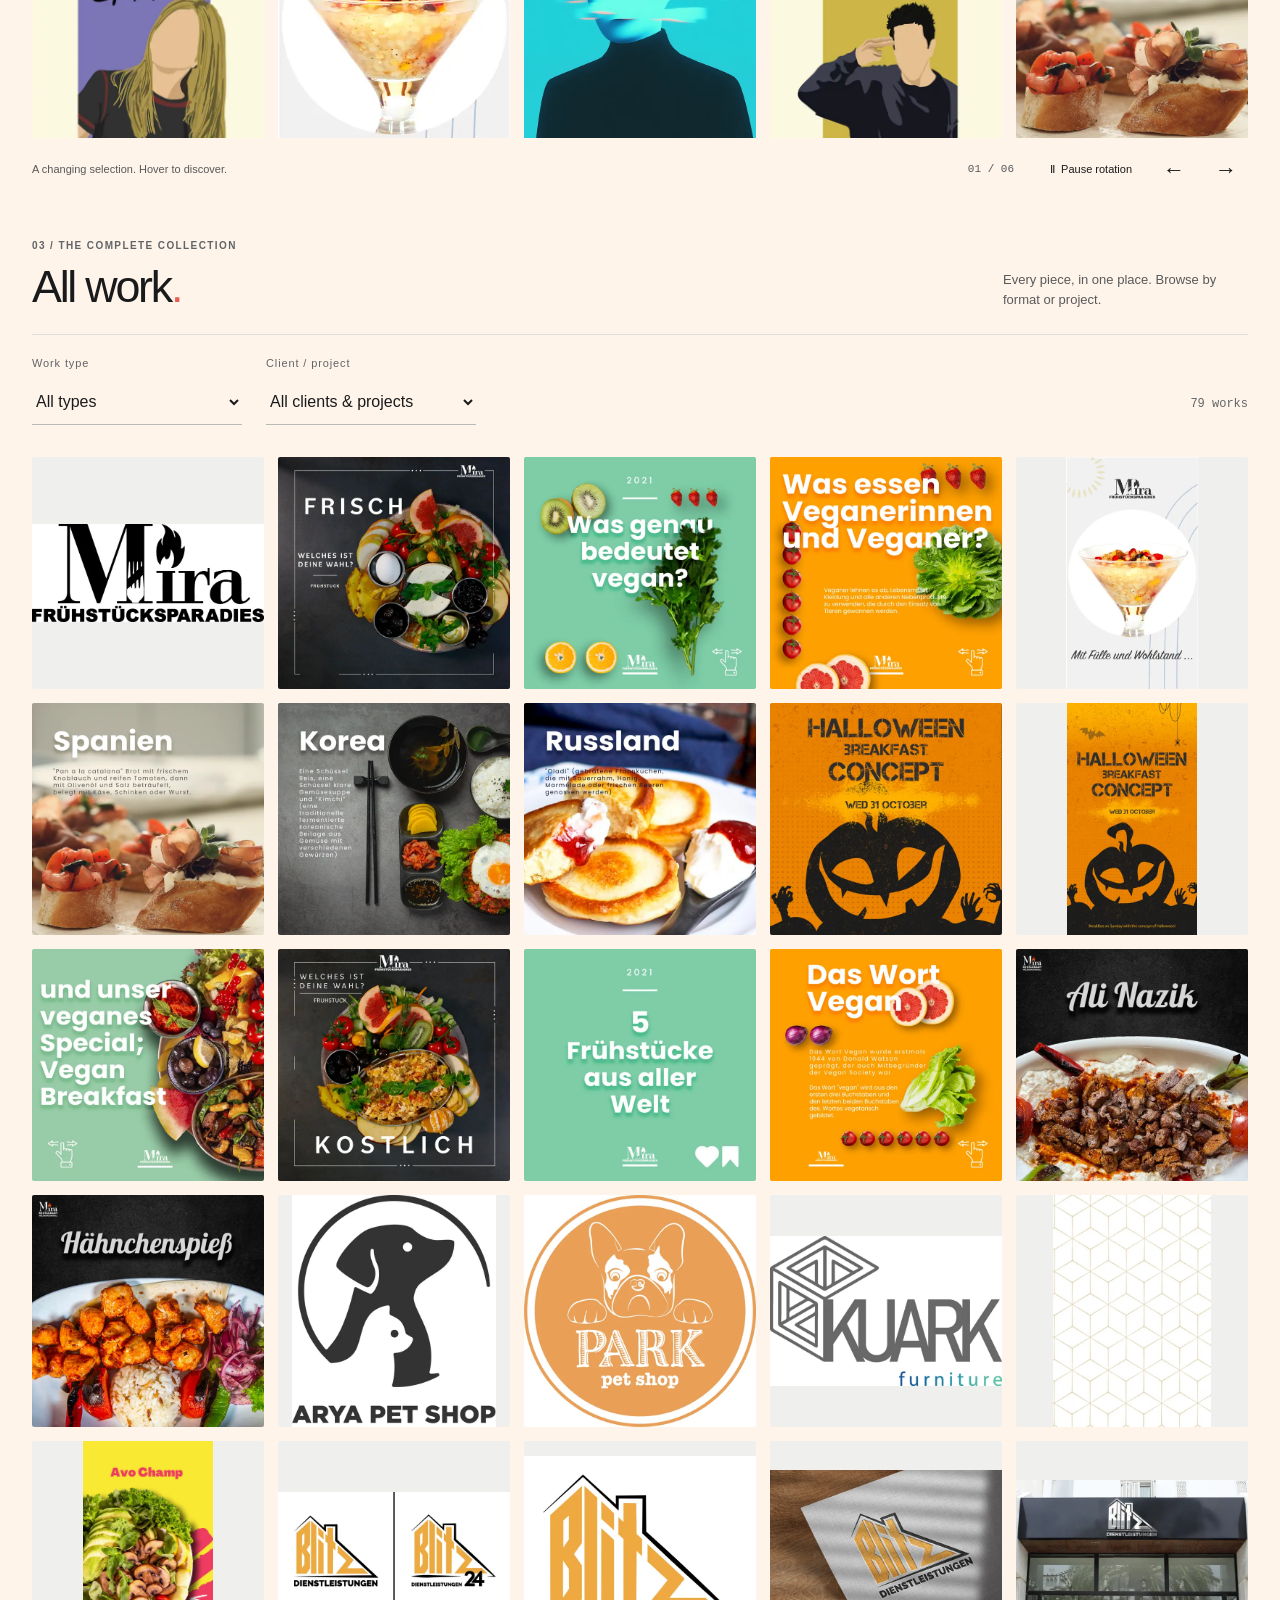
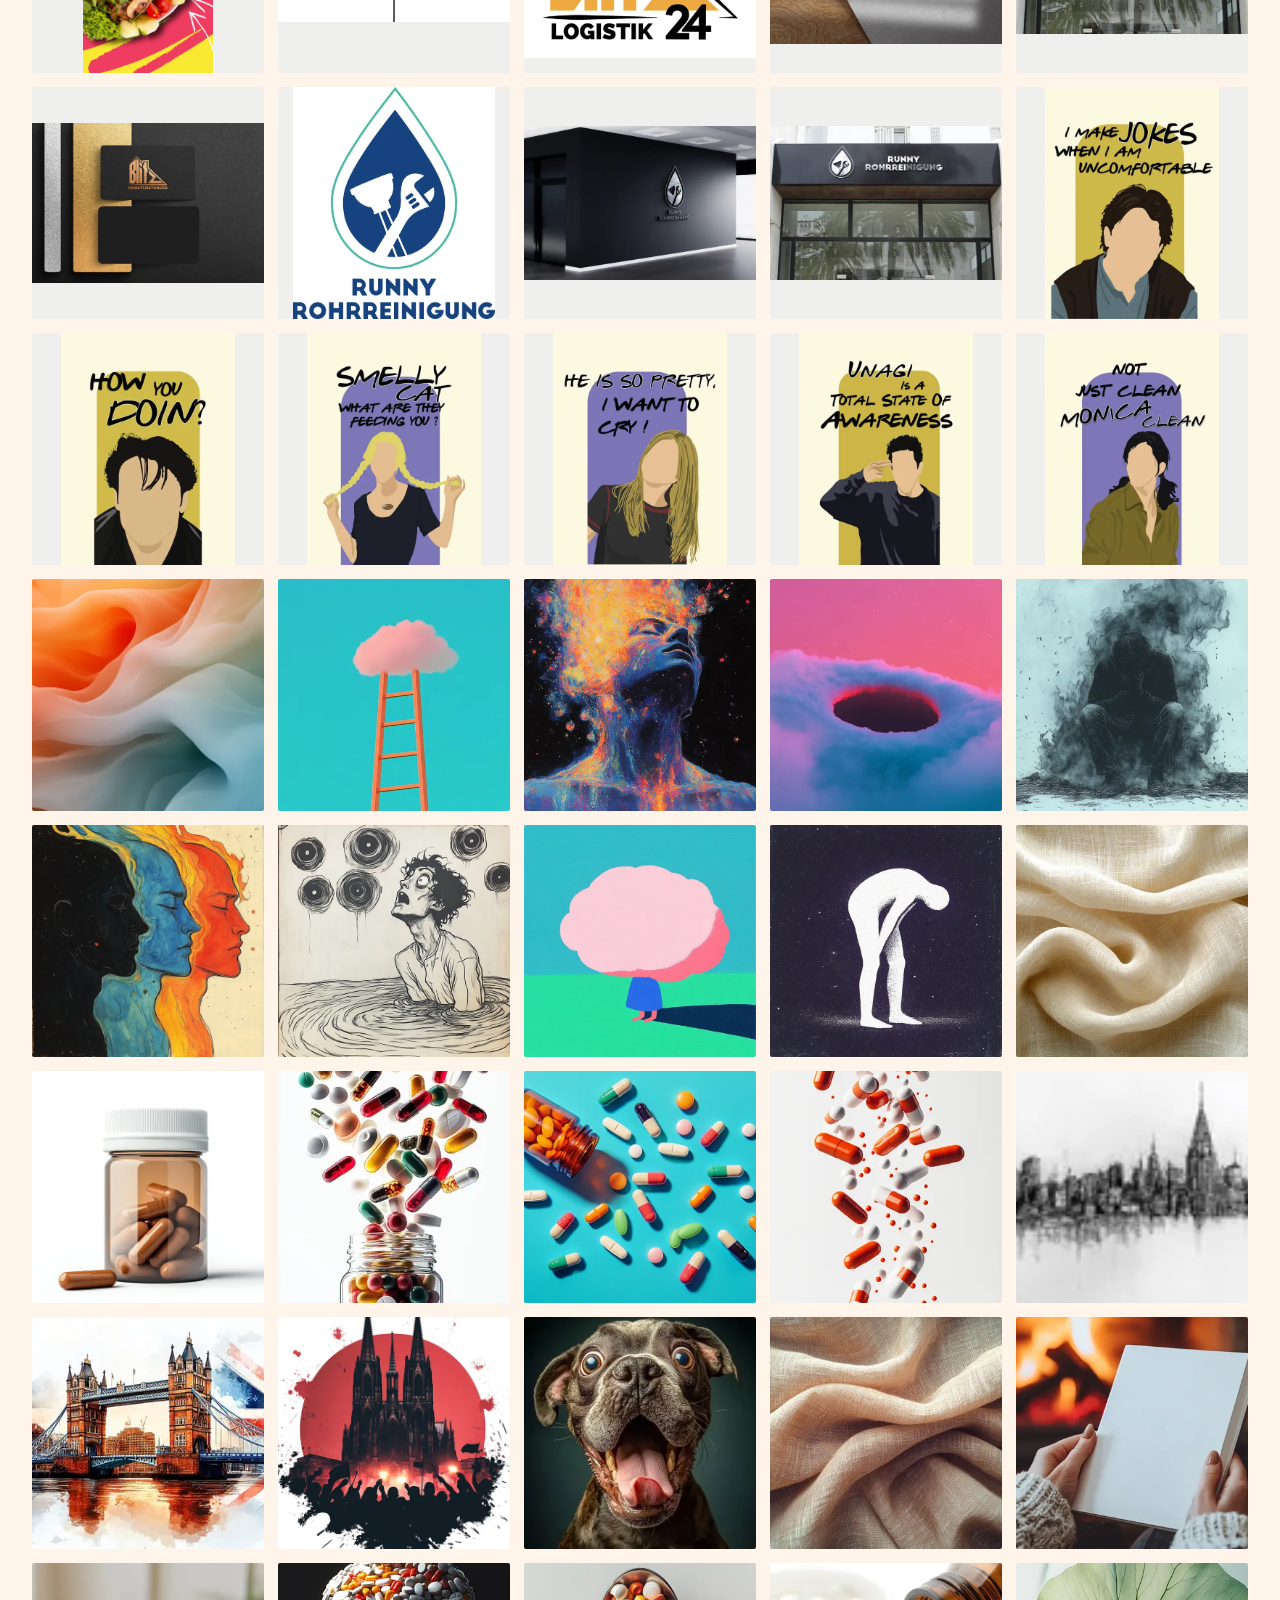
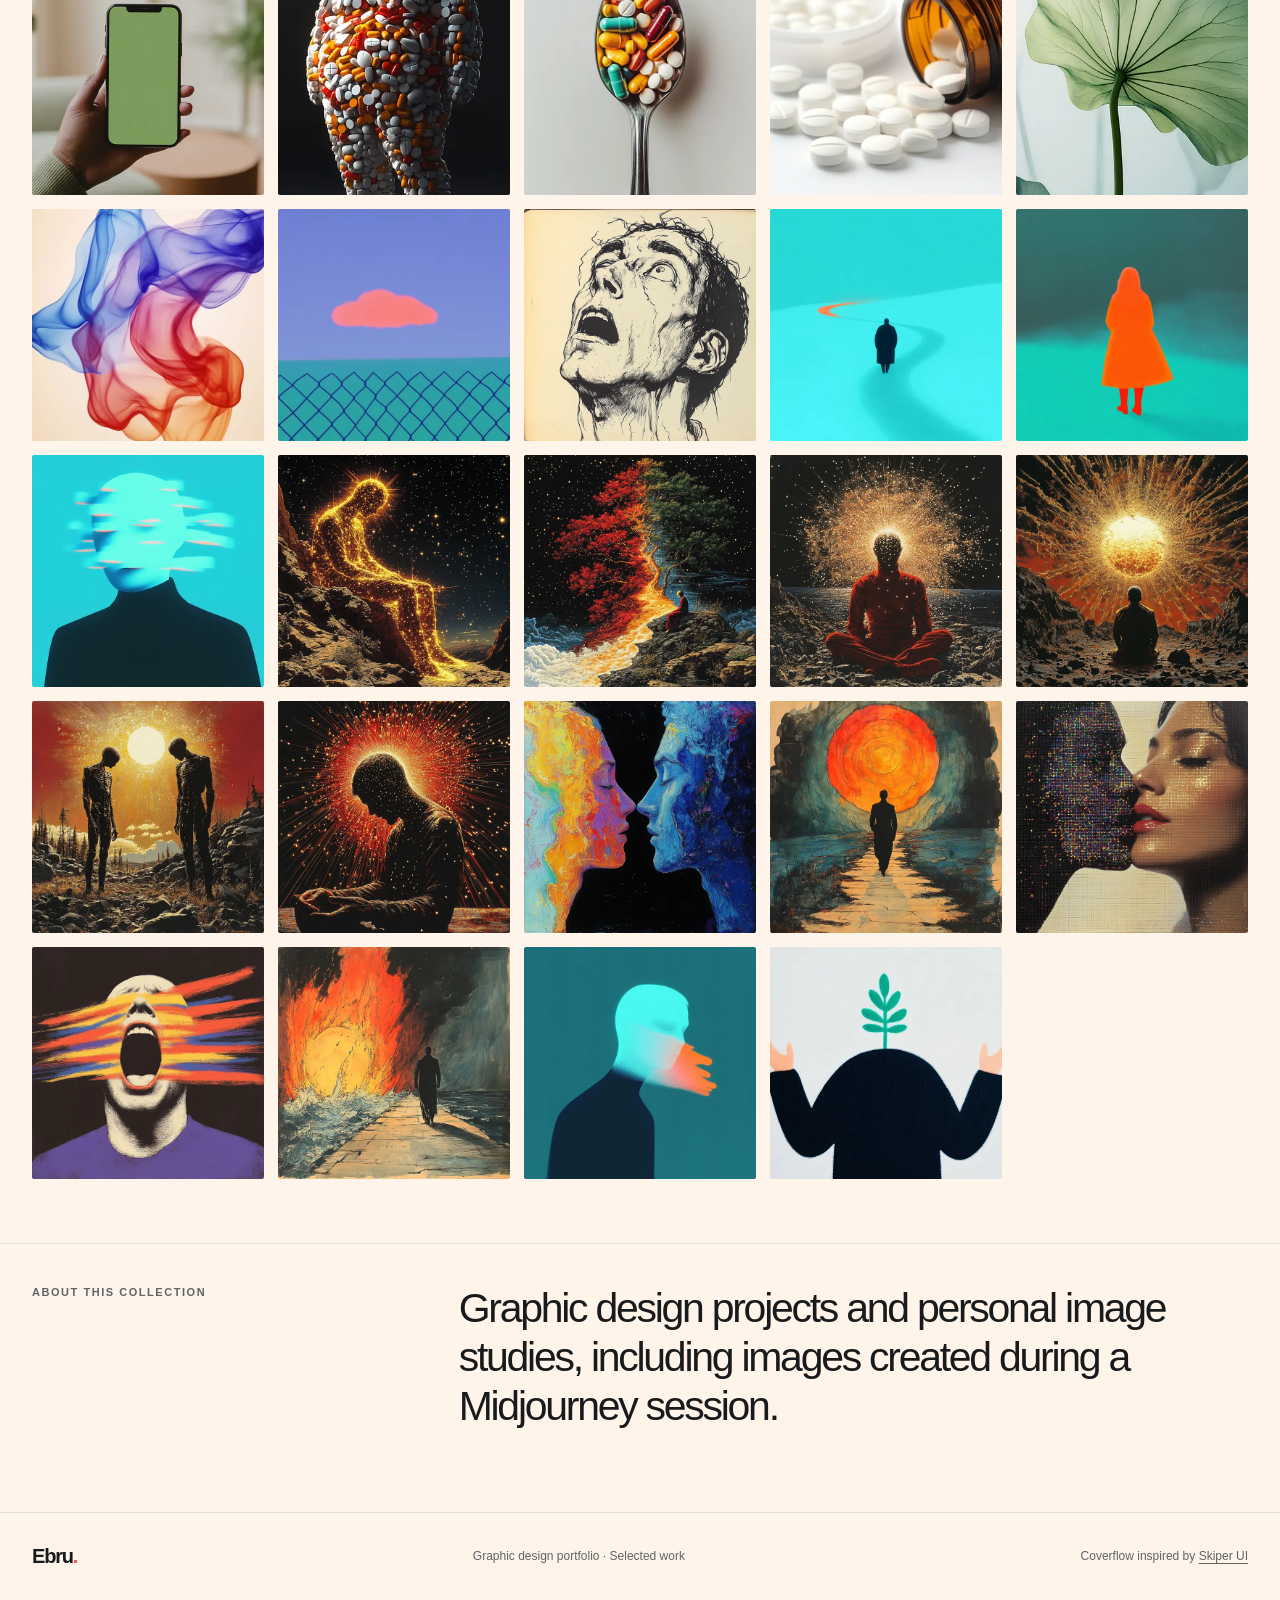
==== commit d9d90ad7: "Restore hero spacing and increase tablet height only" ====
--- a/index.html
+++ b/index.html
@@ -1,7 +1,7 @@
 <!doctype html>
 <html lang="en"><head><meta charset="utf-8"><meta name="viewport" content="width=device-width,initial-scale=1">
 <meta name="robots" content="index,follow"><meta name="description" content="A selection of graphic design work by Ebru: identity, print and digital projects.">
-<title>Ebru — Graphic design portfolio</title><link rel="icon" type="image/svg+xml" href="favicon.svg"><link rel="stylesheet" href="style.css?v=9c0d5b1c6f89"><script src="app.js?v=9c0d5b1c6f89" defer></script><script src="holographic.js?v=9c0d5b1c6f89" defer></script></head>
+<title>Ebru — Graphic design portfolio</title><link rel="icon" type="image/svg+xml" href="favicon.svg"><link rel="stylesheet" href="style.css?v=fd1f1f5da091"><script src="app.js?v=fd1f1f5da091" defer></script><script src="holographic.js?v=fd1f1f5da091" defer></script></head>
 <body><div class="ambient-grain" aria-hidden="true"></div><a class="skip" href="#main">Skip to work</a>
 <header class="header"><div class="shell header-inner"><a class="brand" href="#top" aria-label="Ebru, back to top">Ebru<span>.</span></a><nav aria-label="Main navigation"><a href="#work">Work</a><a href="about.html">About</a></nav><a class="header-action" href="#work">Explore portfolio <span aria-hidden="true">↗</span></a></div></header>
 <main id="main"><section class="hero" id="top" aria-labelledby="hero-heading"><div class="shell hero-intro"><div class="hero-copy"><div class="eyebrow">Graphic design / Image studies</div><h1 id="hero-heading">Visual work <span>by Ebru.</span></h1></div><div class="hero-aside"><p>Identity, digital design and visual experiments. A portfolio made to explore.</p></div></div><div class="coverflow" data-collection="ai" aria-label="Featured image carousel" tabindex="0"><div class="hero-filters shell" aria-label="Filter hero gallery"><div class="collection-filters" role="group" aria-label="Collection"><button type="button" class="collection-filter" data-collection="ai" aria-pressed="true">AI generated photos <span>44</span></button><button type="button" class="collection-filter" data-collection="illustrator" aria-pressed="false">Illustrator <span>12</span></button><button type="button" class="collection-filter" data-collection="logo" aria-pressed="false">Identity <span>7</span></button><button type="button" class="collection-filter" data-collection="social-post" aria-pressed="false">Social post <span>14</span></button><button type="button" class="collection-filter" data-collection="poster" aria-pressed="false">Poster <span>6</span></button><button type="button" class="collection-filter" data-collection="brand-application" aria-pressed="false">Brand application <span>4</span></button><button type="button" class="collection-filter" data-collection="all" aria-pressed="false">All work <span>75</span></button></div></div><div class="coverflow-top shell"><span id="hero-result-count" role="status" aria-live="polite">44 works</span><span>Drag, swipe or use the arrows</span></div><ol class="coverflow-track"><li class="coverflow-slide" data-id="midjourney-38" data-title="Two faces" data-description="Two textured profiles face each other, warm orange meeting deep blue." data-asset="assets/midjourney-studies/midjourney-38.webp" data-category="ai-image" data-client="Personal: Midjourney studies" data-illustrator="false"><button type="button" class="coverflow-card" aria-label="Show Two faces"><img data-src="assets/midjourney-studies/midjourney-38-thumb.webp" alt="Two faces" decoding="async" draggable="false"></button></li><li class="coverflow-slide" data-id="midjourney-33" data-title="A divided path" data-description="A glowing orange current divides red and green trees beside a seated figure." data-asset="assets/midjourney-studies/midjourney-33.webp" data-category="ai-image" data-client="Personal: Midjourney studies" data-illustrator="false"><button type="button" class="coverflow-card" aria-label="Show A divided path"><img data-src="assets/midjourney-studies/midjourney-33-thumb.webp" alt="A divided path" decoding="async" draggable="false"></button></li><li class="coverflow-slide" data-id="midjourney-39" data-title="A new horizon" data-description="A lone figure walks toward an enormous orange sun between shadowed cliffs." data-asset="assets/midjourney-studies/midjourney-39.webp" data-category="ai-image" data-client="Personal: Midjourney studies" data-illustrator="false"><button type="button" class="coverflow-card" aria-label="Show A new horizon"><img data-src="assets/midjourney-studies/midjourney-39-thumb.webp" alt="A new horizon" decoding="async" draggable="false"></button></li><li class="coverflow-slide" data-id="midjourney-30" data-title="Between directions II" data-description="A vivid orange figure stands in a quiet field of teal and soft shadow." data-asset="assets/midjourney-studies/midjourney-30.webp" data-category="ai-image" data-client="Personal: Midjourney studies" data-illustrator="false"><button type="button" class="coverflow-card" aria-label="Show Between directions II"><img data-src="assets/midjourney-studies/midjourney-30-thumb.webp" alt="Between directions II" decoding="async" draggable="false"></button></li><li class="coverflow-slide" data-id="midjourney-31" data-title="The pause" data-description="A pale turquoise face breaks into floating fragments above a dark silhouette." data-asset="assets/midjourney-studies/midjourney-31.webp" data-category="ai-image" data-client="Personal: Midjourney studies" data-illustrator="false"><button type="button" class="coverflow-card" aria-label="Show The pause"><img data-src="assets/midjourney-studies/midjourney-31-thumb.webp" alt="The pause" decoding="async" draggable="false"></button></li><li class="coverflow-slide" data-id="midjourney-04" data-title="Big bang" data-description="A dark opening floats in a soft blue cloud beneath a vivid pink sky." data-asset="assets/midjourney-studies/midjourney-04.webp" data-category="ai-image" data-client="Personal: Midjourney studies" data-illustrator="false"><button type="button" class="coverflow-card" aria-label="Show Big bang"><img data-src="assets/midjourney-studies/midjourney-04-thumb.webp" alt="Big bang" decoding="async" draggable="false"></button></li><li class="coverflow-slide" data-id="midjourney-02" data-title="The ladder of triumph" data-description="A slender peach ladder reaches toward a pink cloud in a turquoise sky." data-asset="assets/midjourney-studies/midjourney-02.webp" data-category="ai-image" data-client="Personal: Midjourney studies" data-illustrator="false"><button type="button" class="coverflow-card" aria-label="Show The ladder of triumph"><img data-src="assets/midjourney-studies/midjourney-02-thumb.webp" alt="The ladder of triumph" decoding="async" draggable="false"></button></li><li class="coverflow-slide" data-id="midjourney-26" data-title="Sheer color" data-description="Translucent blue, violet and orange ribbons twist together on a cream canvas." data-asset="assets/midjourney-studies/midjourney-26.webp" data-category="ai-image" data-client="Personal: Midjourney studies" data-illustrator="false"><button type="button" class="coverflow-card" aria-label="Show Sheer color"><img data-src="assets/midjourney-studies/midjourney-26-thumb.webp" alt="Sheer color" decoding="async" draggable="false"></button></li><li class="coverflow-slide" data-id="midjourney-06" data-title="Three perspectives" data-description="Three overlapping profiles move from deep black through blue to fiery orange." data-asset="assets/midjourney-studies/midjourney-06.webp" data-category="ai-image" data-client="Personal: Midjourney studies" data-illustrator="false"><button type="button" class="coverflow-card" aria-label="Show Three perspectives"><img data-src="assets/midjourney-studies/midjourney-06-thumb.webp" alt="Three perspectives" decoding="async" draggable="false"></button></li><li class="coverflow-slide" data-id="midjourney-41" data-title="An open voice" data-description="A wide-open mouth cuts through bold streaks of orange, yellow and blue." data-asset="assets/midjourney-studies/midjourney-41.webp" data-category="ai-image" data-client="Personal: Midjourney studies" data-illustrator="false"><button type="button" class="coverflow-card" aria-label="Show An open voice"><img data-src="assets/midjourney-studies/midjourney-41-thumb.webp" alt="An open voice" decoding="async" draggable="false"></button></li><li class="coverflow-slide" data-id="midjourney-42" data-title="Through the fire" data-description="A dark figure walks along a stone path beside a towering wash of orange fire." data-asset="assets/midjourney-studies/midjourney-42.webp" data-category="ai-image" data-client="Personal: Midjourney studies" data-illustrator="false"><button type="button" class="coverflow-card" aria-label="Show Through the fire"><img data-src="assets/midjourney-studies/midjourney-42-thumb.webp" alt="Through the fire" decoding="async" draggable="false"></button></li><li class="coverflow-slide" data-id="midjourney-01" data-title="Color in quiet motion" data-description="Soft orange, ivory and pale blue folds flow into an abstract landscape." data-asset="assets/midjourney-studies/midjourney-01.webp" data-category="ai-image" data-client="Personal: Midjourney studies" data-illustrator="false"><button type="button" class="coverflow-card" aria-label="Show Color in quiet motion"><img data-src="assets/midjourney-studies/midjourney-01-thumb.webp" alt="Color in quiet motion" decoding="async" draggable="false"></button></li><li class="coverflow-slide" data-id="midjourney-03" data-title="Anxiety in color" data-description="A blue portrait tilts upward as orange and yellow color erupts around the face." data-asset="assets/midjourney-studies/midjourney-03.webp" data-category="ai-image" data-client="Personal: Midjourney studies" data-illustrator="false"><button type="button" class="coverflow-card" aria-label="Show Anxiety in color"><img data-src="assets/midjourney-studies/midjourney-03-thumb.webp" alt="Anxiety in color" decoding="async" draggable="false"></button></li><li class="coverflow-slide" data-id="midjourney-05" data-title="A shadowed figure" data-description="A seated figure dissolves into charcoal smoke against a pale blue background." data-asset="assets/midjourney-studies/midjourney-05.webp" data-category="ai-image" data-client="Personal: Midjourney studies" data-illustrator="false"><button type="button" class="coverflow-card" aria-label="Show A shadowed figure"><img data-src="assets/midjourney-studies/midjourney-05-thumb.webp" alt="A shadowed figure" decoding="async" draggable="false"></button></li><li class="coverflow-slide" data-id="midjourney-07" data-title="Restless thoughts" data-description="A wide-eyed figure looks toward swirling black circles in an ink-drawn scene." data-asset="assets/midjourney-studies/midjourney-07.webp" data-category="ai-image" data-client="Personal: Midjourney studies" data-illustrator="false"><button type="button" class="coverflow-card" aria-label="Show Restless thoughts"><img data-src="assets/midjourney-studies/midjourney-07-thumb.webp" alt="Restless thoughts" decoding="async" draggable="false"></button></li><li class="coverflow-slide" data-id="midjourney-08" data-title="A cloud for a head" data-description="An oversized pink cloud replaces a small figure’s head above a long shadow." data-asset="assets/midjourney-studies/midjourney-08.webp" data-category="ai-image" data-client="Personal: Midjourney studies" data-illustrator="false"><button type="button" class="coverflow-card" aria-label="Show A cloud for a head"><img data-src="assets/midjourney-studies/midjourney-08-thumb.webp" alt="A cloud for a head" decoding="async" draggable="false"></button></li><li class="coverflow-slide" data-id="midjourney-09" data-title="Weight of a moment" data-description="A bowed white silhouette bends against a dark, lightly textured background." data-asset="assets/midjourney-studies/midjourney-09.webp" data-category="ai-image" data-client="Personal: Midjourney studies" data-illustrator="false"><button type="button" class="coverflow-card" aria-label="Show Weight of a moment"><img data-src="assets/midjourney-studies/midjourney-09-thumb.webp" alt="Weight of a moment" decoding="async" draggable="false"></button></li><li class="coverflow-slide" data-id="midjourney-10" data-title="Linen folds" data-description="Warm light traces the weave and soft folds of ivory linen." data-asset="assets/midjourney-studies/midjourney-10.webp" data-category="ai-image" data-client="Personal: Midjourney studies" data-illustrator="false"><button type="button" class="coverflow-card" aria-label="Show Linen folds"><img data-src="assets/midjourney-studies/midjourney-10-thumb.webp" alt="Linen folds" decoding="async" draggable="false"></button></li><li class="coverflow-slide" data-id="midjourney-11" data-title="A bottle study" data-description="An amber bottle of brown capsules casts a soft shadow on white." data-asset="assets/midjourney-studies/midjourney-11.webp" data-category="ai-image" data-client="Personal: Midjourney studies" data-illustrator="false"><button type="button" class="coverflow-card" aria-label="Show A bottle study"><img data-src="assets/midjourney-studies/midjourney-11-thumb.webp" alt="A bottle study" decoding="async" draggable="false"></button></li><li class="coverflow-slide" data-id="midjourney-12" data-title="Fragments in flight" data-description="A stream of colorful capsules rises from a clear glass jar." data-asset="assets/midjourney-studies/midjourney-12.webp" data-category="ai-image" data-client="Personal: Midjourney studies" data-illustrator="false"><button type="button" class="coverflow-card" aria-label="Show Fragments in flight"><img data-src="assets/midjourney-studies/midjourney-12-thumb.webp" alt="Fragments in flight" decoding="async" draggable="false"></button></li><li class="coverflow-slide" data-id="midjourney-13" data-title="Colorful capsules" data-description="Bright capsules spill from an amber bottle across a turquoise surface." data-asset="assets/midjourney-studies/midjourney-13.webp" data-category="ai-image" data-client="Personal: Midjourney studies" data-illustrator="false"><button type="button" class="coverflow-card" aria-label="Show Colorful capsules"><img data-src="assets/midjourney-studies/midjourney-13-thumb.webp" alt="Colorful capsules" decoding="async" draggable="false"></button></li><li class="coverflow-slide" data-id="midjourney-14" data-title="Pills in motion" data-description="Red and white capsules float in a loose spiral against white." data-asset="assets/midjourney-studies/midjourney-14.webp" data-category="ai-image" data-client="Personal: Midjourney studies" data-illustrator="false"><button type="button" class="coverflow-card" aria-label="Show Pills in motion"><img data-src="assets/midjourney-studies/midjourney-14-thumb.webp" alt="Pills in motion" decoding="async" draggable="false"></button></li><li class="coverflow-slide" data-id="midjourney-15" data-title="Travel silhouettes" data-description="A fine monochrome skyline stretches across a quiet white panorama." data-asset="assets/midjourney-studies/midjourney-15.webp" data-category="ai-image" data-client="Personal: Midjourney studies" data-illustrator="false"><button type="button" class="coverflow-card" aria-label="Show Travel silhouettes"><img data-src="assets/midjourney-studies/midjourney-15-thumb.webp" alt="Travel silhouettes" decoding="async" draggable="false"></button></li><li class="coverflow-slide" data-id="midjourney-16" data-title="London in color" data-description="Tower Bridge and Union Jack colors blend in a loose watercolor composition." data-asset="assets/midjourney-studies/midjourney-16.webp" data-category="ai-image" data-client="Personal: Midjourney studies" data-illustrator="false"><button type="button" class="coverflow-card" aria-label="Show London in color"><img data-src="assets/midjourney-studies/midjourney-16-thumb.webp" alt="London in color" decoding="async" draggable="false"></button></li><li class="coverflow-slide" data-id="midjourney-17" data-title="A city silhouette" data-description="Dark cathedral spires rise against a red circle and expressive ink splashes." data-asset="assets/midjourney-studies/midjourney-17.webp" data-category="ai-image" data-client="Personal: Midjourney studies" data-illustrator="false"><button type="button" class="coverflow-card" aria-label="Show A city silhouette"><img data-src="assets/midjourney-studies/midjourney-17-thumb.webp" alt="A city silhouette" decoding="async" draggable="false"></button></li><li class="coverflow-slide" data-id="midjourney-18" data-title="A curious bulldog" data-description="A wide-eyed dog with an open mouth fills a dark, softly lit portrait." data-asset="assets/midjourney-studies/midjourney-18.webp" data-category="ai-image" data-client="Personal: Midjourney studies" data-illustrator="false"><button type="button" class="coverflow-card" aria-label="Show A curious bulldog"><img data-src="assets/midjourney-studies/midjourney-18-thumb.webp" alt="A curious bulldog" decoding="async" draggable="false"></button></li><li class="coverflow-slide" data-id="midjourney-19" data-title="Fabric and light" data-description="Light and shadow move across softly folded fabric in muted cream and rose." data-asset="assets/midjourney-studies/midjourney-19.webp" data-category="ai-image" data-client="Personal: Midjourney studies" data-illustrator="false"><button type="button" class="coverflow-card" aria-label="Show Fabric and light"><img data-src="assets/midjourney-studies/midjourney-19-thumb.webp" alt="Fabric and light" decoding="async" draggable="false"></button></li><li class="coverflow-slide" data-id="midjourney-20" data-title="A blank page" data-description="Hands hold a blank white page in front of a warm, glowing fireplace." data-asset="assets/midjourney-studies/midjourney-20.webp" data-category="ai-image" data-client="Personal: Midjourney studies" data-illustrator="false"><button type="button" class="coverflow-card" aria-label="Show A blank page"><img data-src="assets/midjourney-studies/midjourney-20-thumb.webp" alt="A blank page" decoding="async" draggable="false"></button></li><li class="coverflow-slide" data-id="midjourney-21" data-title="A blank screen" data-description="A hand holds a green-screen phone in a softly lit room with plants." data-asset="assets/midjourney-studies/midjourney-21.webp" data-category="ai-image" data-client="Personal: Midjourney studies" data-illustrator="false"><button type="button" class="coverflow-card" aria-label="Show A blank screen"><img data-src="assets/midjourney-studies/midjourney-21-thumb.webp" alt="A blank screen" decoding="async" draggable="false"></button></li><li class="coverflow-slide" data-id="midjourney-22" data-title="A figure of color" data-description="A human silhouette is assembled from colorful capsules against deep black." data-asset="assets/midjourney-studies/midjourney-22.webp" data-category="ai-image" data-client="Personal: Midjourney studies" data-illustrator="false"><button type="button" class="coverflow-card" aria-label="Show A figure of color"><img data-src="assets/midjourney-studies/midjourney-22-thumb.webp" alt="A figure of color" decoding="async" draggable="false"></button></li><li class="coverflow-slide" data-id="midjourney-23" data-title="A spoonful of color" data-description="A silver spoon holds a bright assortment of capsules on a pale surface." data-asset="assets/midjourney-studies/midjourney-23.webp" data-category="ai-image" data-client="Personal: Midjourney studies" data-illustrator="false"><button type="button" class="coverflow-card" aria-label="Show A spoonful of color"><img data-src="assets/midjourney-studies/midjourney-23-thumb.webp" alt="A spoonful of color" decoding="async" draggable="false"></button></li><li class="coverflow-slide" data-id="midjourney-24" data-title="White on white" data-description="White tablets spill from an amber bottle into a softly lit white scene." data-asset="assets/midjourney-studies/midjourney-24.webp" data-category="ai-image" data-client="Personal: Midjourney studies" data-illustrator="false"><button type="button" class="coverflow-card" aria-label="Show White on white"><img data-src="assets/midjourney-studies/midjourney-24-thumb.webp" alt="White on white" decoding="async" draggable="false"></button></li><li class="coverflow-slide" data-id="midjourney-25" data-title="A quiet leaf" data-description="Light passes through a pale green leaf, revealing its delicate branching veins." data-asset="assets/midjourney-studies/midjourney-25.webp" data-category="ai-image" data-client="Personal: Midjourney studies" data-illustrator="false"><button type="button" class="coverflow-card" aria-label="Show A quiet leaf"><img data-src="assets/midjourney-studies/midjourney-25-thumb.webp" alt="A quiet leaf" decoding="async" draggable="false"></button></li><li class="coverflow-slide" data-id="midjourney-27" data-title="A distant cloud" data-description="A coral cloud hangs above a wire fence beneath a flat violet sky." data-asset="assets/midjourney-studies/midjourney-27.webp" data-category="ai-image" data-client="Personal: Midjourney studies" data-illustrator="false"><button type="button" class="coverflow-card" aria-label="Show A distant cloud"><img data-src="assets/midjourney-studies/midjourney-27-thumb.webp" alt="A distant cloud" decoding="async" draggable="false"></button></li><li class="coverflow-slide" data-id="midjourney-28" data-title="Metempsychosis" data-description="An expressive ink portrait looks upward with wide eyes and an open mouth." data-asset="assets/midjourney-studies/midjourney-28.webp" data-category="ai-image" data-client="Personal: Midjourney studies" data-illustrator="false"><button type="button" class="coverflow-card" aria-label="Show Metempsychosis"><img data-src="assets/midjourney-studies/midjourney-28-thumb.webp" alt="Metempsychosis" decoding="async" draggable="false"></button></li><li class="coverflow-slide" data-id="midjourney-29" data-title="Between directions I" data-description="A lone dark figure follows a curved turquoise path toward an orange accent." data-asset="assets/midjourney-studies/midjourney-29.webp" data-category="ai-image" data-client="Personal: Midjourney studies" data-illustrator="false"><button type="button" class="coverflow-card" aria-label="Show Between directions I"><img data-src="assets/midjourney-studies/midjourney-29-thumb.webp" alt="Between directions I" decoding="async" draggable="false"></button></li><li class="coverflow-slide" data-id="midjourney-32" data-title="A luminous figure" data-description="A seated figure glows with golden particles against a rocky night landscape." data-asset="assets/midjourney-studies/midjourney-32.webp" data-category="ai-image" data-client="Personal: Midjourney studies" data-illustrator="false"><button type="button" class="coverflow-card" aria-label="Show A luminous figure"><img data-src="assets/midjourney-studies/midjourney-32-thumb.webp" alt="A luminous figure" decoding="async" draggable="false"></button></li><li class="coverflow-slide" data-id="midjourney-34" data-title="Inner light" data-description="A seated silhouette is surrounded by a burst of golden light in the dark." data-asset="assets/midjourney-studies/midjourney-34.webp" data-category="ai-image" data-client="Personal: Midjourney studies" data-illustrator="false"><button type="button" class="coverflow-card" aria-label="Show Inner light"><img data-src="assets/midjourney-studies/midjourney-34-thumb.webp" alt="Inner light" decoding="async" draggable="false"></button></li><li class="coverflow-slide" data-id="midjourney-35" data-title="At the center" data-description="A small seated figure faces a brilliant orb above a rugged, shadowed landscape." data-asset="assets/midjourney-studies/midjourney-35.webp" data-category="ai-image" data-client="Personal: Midjourney studies" data-illustrator="false"><button type="button" class="coverflow-card" aria-label="Show At the center"><img data-src="assets/midjourney-studies/midjourney-35-thumb.webp" alt="At the center" decoding="async" draggable="false"></button></li><li class="coverflow-slide" data-id="midjourney-36" data-title="Two figures" data-description="Two elongated dark figures stand beneath a glowing sun in a rocky landscape." data-asset="assets/midjourney-studies/midjourney-36.webp" data-category="ai-image" data-client="Personal: Midjourney studies" data-illustrator="false"><button type="button" class="coverflow-card" aria-label="Show Two figures"><img data-src="assets/midjourney-studies/midjourney-36-thumb.webp" alt="Two figures" decoding="async" draggable="false"></button></li><li class="coverflow-slide" data-id="midjourney-37" data-title="A halo of light" data-description="A bowed figure is outlined by a radiant halo of orange and gold." data-asset="assets/midjourney-studies/midjourney-37.webp" data-category="ai-image" data-client="Personal: Midjourney studies" data-illustrator="false"><button type="button" class="coverflow-card" aria-label="Show A halo of light"><img data-src="assets/midjourney-studies/midjourney-37-thumb.webp" alt="A halo of light" decoding="async" draggable="false"></button></li><li class="coverflow-slide" data-id="midjourney-40" data-title="A quiet portrait" data-description="A softly lit face meets a dark profile scattered with tiny points of color." data-asset="assets/midjourney-studies/midjourney-40.webp" data-category="ai-image" data-client="Personal: Midjourney studies" data-illustrator="false"><button type="button" class="coverflow-card" aria-label="Show A quiet portrait"><img data-src="assets/midjourney-studies/midjourney-40-thumb.webp" alt="A quiet portrait" decoding="async" draggable="false"></button></li><li class="coverflow-slide" data-id="midjourney-43" data-title="Uncertainty" data-description="A turquoise head blurs into an orange hand-like shape against dark teal." data-asset="assets/midjourney-studies/midjourney-43.webp" data-category="ai-image" data-client="Personal: Midjourney studies" data-illustrator="false"><button type="button" class="coverflow-card" aria-label="Show Uncertainty"><img data-src="assets/midjourney-studies/midjourney-43-thumb.webp" alt="Uncertainty" decoding="async" draggable="false"></button></li><li class="coverflow-slide" data-id="midjourney-44" data-title="A small balance" data-description="A small green sprout replaces a figure’s head between two raised hands." data-asset="assets/midjourney-studies/midjourney-44.webp" data-category="ai-image" data-client="Personal: Midjourney studies" data-illustrator="false"><button type="button" class="coverflow-card" aria-label="Show A small balance"><img data-src="assets/midjourney-studies/midjourney-44-thumb.webp" alt="A small balance" decoding="async" draggable="false"></button></li><li class="coverflow-slide" data-id="friends-poster-chandler" data-title="Friends-inspired poster 01" data-description="A faceless portrait and handwritten humor sit against cream and ochre blocks." data-asset="assets/personal-friends-fan-art/poster/friends-poster-chandler.webp" data-category="poster" data-client="Personal: Friends fan art" data-illustrator="true"><button type="button" class="coverflow-card" aria-label="Show Friends-inspired poster 01"><img data-src="assets/personal-friends-fan-art/poster/friends-poster-chandler-thumb.webp" alt="Friends-inspired poster 01" decoding="async" draggable="false"></button></li><li class="coverflow-slide" data-id="friends-poster-joey" data-title="Friends-inspired poster 02" data-description="A dark-haired illustrated portrait pairs with a handwritten greeting on cream." data-asset="assets/personal-friends-fan-art/poster/friends-poster-joey.webp" data-category="poster" data-client="Personal: Friends fan art" data-illustrator="true"><button type="button" class="coverflow-card" aria-label="Show Friends-inspired poster 02"><img data-src="assets/personal-friends-fan-art/poster/friends-poster-joey-thumb.webp" alt="Friends-inspired poster 02" decoding="async" draggable="false"></button></li><li class="coverflow-slide" data-id="friends-poster-monica" data-title="Friends-inspired poster 03" data-description="A blonde figure twists her hair beneath handwritten lyrics and a purple panel." data-asset="assets/personal-friends-fan-art/poster/friends-poster-monica.webp" data-category="poster" data-client="Personal: Friends fan art" data-illustrator="true"><button type="button" class="coverflow-card" aria-label="Show Friends-inspired poster 03"><img data-src="assets/personal-friends-fan-art/poster/friends-poster-monica-thumb.webp" alt="Friends-inspired poster 03" decoding="async" draggable="false"></button></li><li class="coverflow-slide" data-id="friends-poster-phoebe" data-title="Friends-inspired poster 04" data-description="A long-haired illustrated portrait sits beneath a handwritten line on lavender." data-asset="assets/personal-friends-fan-art/poster/friends-poster-phoebe.webp" data-category="poster" data-client="Personal: Friends fan art" data-illustrator="true"><button type="button" class="coverflow-card" aria-label="Show Friends-inspired poster 04"><img data-src="assets/personal-friends-fan-art/poster/friends-poster-phoebe-thumb.webp" alt="Friends-inspired poster 04" decoding="async" draggable="false"></button></li><li class="coverflow-slide" data-id="friends-poster-rachel" data-title="Friends-inspired poster 05" data-description="A dark-haired figure gestures toward his temple beneath bold handwritten text." data-asset="assets/personal-friends-fan-art/poster/friends-poster-rachel.webp" data-category="poster" data-client="Personal: Friends fan art" data-illustrator="true"><button type="button" class="coverflow-card" aria-label="Show Friends-inspired poster 05"><img data-src="assets/personal-friends-fan-art/poster/friends-poster-rachel-thumb.webp" alt="Friends-inspired poster 05" decoding="async" draggable="false"></button></li><li class="coverflow-slide" data-id="friends-poster-ross" data-title="Friends-inspired poster 06" data-description="A dark-haired portrait in an olive shirt sits below handwritten text on cream." data-asset="assets/personal-friends-fan-art/poster/friends-poster-ross.webp" data-category="poster" data-client="Personal: Friends fan art" data-illustrator="true"><button type="button" class="coverflow-card" aria-label="Show Friends-inspired poster 06"><img data-src="assets/personal-friends-fan-art/poster/friends-poster-ross-thumb.webp" alt="Friends-inspired poster 06" decoding="async" draggable="false"></button></li><li class="coverflow-slide" data-id="mira-breakfast-logo" data-title="Mira logo" data-description="A black wordmark pairs tall serif lettering with a flame and cutlery." data-asset="assets/mira-fruhstuck/logo/mira-breakfast-logo.webp" data-category="logo" data-client="Mira Frühstück" data-illustrator="true"><button type="button" class="coverflow-card" aria-label="Show Mira logo"><img data-src="assets/mira-fruhstuck/logo/mira-breakfast-logo-thumb.webp" alt="Mira logo" decoding="async" draggable="false"></button></li><li class="coverflow-slide" data-id="mira-breakfast-launch" data-title="Launch post" data-description="A breakfast platter on charcoal, framed by fine lines and bold white type." data-asset="assets/mira-fruhstuck/social-post/mira-breakfast-launch.webp" data-category="social-post" data-client="Mira Frühstück" data-illustrator="false"><button type="button" class="coverflow-card" aria-label="Show Launch post"><img data-src="assets/mira-fruhstuck/social-post/mira-breakfast-launch-thumb.webp" alt="Launch post" decoding="async" draggable="false"></button></li><li class="coverflow-slide" data-id="mira-breakfast-vegan-carousel-1" data-title="Vegan explainer I" data-description="Fresh fruit and greens frame a bold question on a mint canvas." data-asset="assets/mira-fruhstuck/social-post/mira-breakfast-vegan-carousel-1.webp" data-category="social-post" data-client="Mira Frühstück" data-illustrator="false"><button type="button" class="coverflow-card" aria-label="Show Vegan explainer I"><img data-src="assets/mira-fruhstuck/social-post/mira-breakfast-vegan-carousel-1-thumb.webp" alt="Vegan explainer I" decoding="async" draggable="false"></button></li><li class="coverflow-slide" data-id="mira-breakfast-vegan-carousel-2" data-title="Vegan explainer II" data-description="Orange, strawberries and leafy greens bring a vegan explainer to life." data-asset="assets/mira-fruhstuck/social-post/mira-breakfast-vegan-carousel-2.webp" data-category="social-post" data-client="Mira Frühstück" data-illustrator="false"><button type="button" class="coverflow-card" aria-label="Show Vegan explainer II"><img data-src="assets/mira-fruhstuck/social-post/mira-breakfast-vegan-carousel-2-thumb.webp" alt="Vegan explainer II" decoding="async" draggable="false"></button></li><li class="coverflow-slide" data-id="mira-breakfast-ashura" data-title="Ashura greeting" data-description="A glass of ashura sits inside a white circle with delicate botanical details." data-asset="assets/mira-fruhstuck/social-post/mira-breakfast-ashura.webp" data-category="social-post" data-client="Mira Frühstück" data-illustrator="false"><button type="button" class="coverflow-card" aria-label="Show Ashura greeting"><img data-src="assets/mira-fruhstuck/social-post/mira-breakfast-ashura-thumb.webp" alt="Ashura greeting" decoding="async" draggable="false"></button></li><li class="coverflow-slide" data-id="mira-breakfast-world-breakfast-spain" data-title="World breakfasts: Spain" data-description="Rustic bread and tomatoes illustrate a Spanish breakfast in warm natural tones." data-asset="assets/mira-fruhstuck/social-post/mira-breakfast-world-breakfast-spain.webp" data-category="social-post" data-client="Mira Frühstück" data-illustrator="false"><button type="button" class="coverflow-card" aria-label="Show World breakfasts: Spain"><img data-src="assets/mira-fruhstuck/social-post/mira-breakfast-world-breakfast-spain-thumb.webp" alt="World breakfasts: Spain" decoding="async" draggable="false"></button></li><li class="coverflow-slide" data-id="mira-breakfast-world-breakfast-korea" data-title="World breakfasts: Korea" data-description="A dark tabletop, small dishes and chopsticks frame a Korean breakfast." data-asset="assets/mira-fruhstuck/social-post/mira-breakfast-world-breakfast-korea.webp" data-category="social-post" data-client="Mira Frühstück" data-illustrator="false"><button type="button" class="coverflow-card" aria-label="Show World breakfasts: Korea"><img data-src="assets/mira-fruhstuck/social-post/mira-breakfast-world-breakfast-korea-thumb.webp" alt="World breakfasts: Korea" decoding="async" draggable="false"></button></li><li class="coverflow-slide" data-id="mira-breakfast-world-breakfast-russia" data-title="World breakfasts: Russia" data-description="Golden pancakes and red preserves fill a bright breakfast composition." data-asset="assets/mira-fruhstuck/social-post/mira-breakfast-world-breakfast-russia.webp" data-category="social-post" data-client="Mira Frühstück" data-illustrator="false"><button type="button" class="coverflow-card" aria-label="Show World breakfasts: Russia"><img data-src="assets/mira-fruhstuck/social-post/mira-breakfast-world-breakfast-russia-thumb.webp" alt="World breakfasts: Russia" decoding="async" draggable="false"></button></li><li class="coverflow-slide" data-id="mira-breakfast-halloween-post" data-title="Halloween post" data-description="A grinning black pumpkin contrasts with distressed type on vivid orange." data-asset="assets/mira-fruhstuck/social-post/mira-breakfast-halloween-post.webp" data-category="social-post" data-client="Mira Frühstück" data-illustrator="false"><button type="button" class="coverflow-card" aria-label="Show Halloween post"><img data-src="assets/mira-fruhstuck/social-post/mira-breakfast-halloween-post-thumb.webp" alt="Halloween post" decoding="async" draggable="false"></button></li><li class="coverflow-slide" data-id="mira-breakfast-vegan-question" data-title="Vegan question" data-description="A colorful vegan platter meets bold white lettering on mint green." data-asset="assets/mira-fruhstuck/social-post/mira-breakfast-vegan-question.webp" data-category="social-post" data-client="Mira Frühstück" data-illustrator="false"><button type="button" class="coverflow-card" aria-label="Show Vegan question"><img data-src="assets/mira-fruhstuck/social-post/mira-breakfast-vegan-question-thumb.webp" alt="Vegan question" decoding="async" draggable="false"></button></li><li class="coverflow-slide" data-id="mira-breakfast-food-editorial" data-title="Fresh food editorial" data-description="An overhead breakfast spread framed by fine white lines on charcoal." data-asset="assets/mira-fruhstuck/social-post/mira-breakfast-food-editorial.webp" data-category="social-post" data-client="Mira Frühstück" data-illustrator="false"><button type="button" class="coverflow-card" aria-label="Show Fresh food editorial"><img data-src="assets/mira-fruhstuck/social-post/mira-breakfast-food-editorial-thumb.webp" alt="Fresh food editorial" decoding="async" draggable="false"></button></li><li class="coverflow-slide" data-id="mira-breakfast-world-breakfast-cover" data-title="World breakfasts cover" data-description="Bold white lettering introduces world breakfasts on a quiet mint background." data-asset="assets/mira-fruhstuck/social-post/mira-breakfast-world-breakfast-cover.webp" data-category="social-post" data-client="Mira Frühstück" data-illustrator="false"><button type="button" class="coverflow-card" aria-label="Show World breakfasts cover"><img data-src="assets/mira-fruhstuck/social-post/mira-breakfast-world-breakfast-cover-thumb.webp" alt="World breakfasts cover" decoding="async" draggable="false"></button></li><li class="coverflow-slide" data-id="mira-breakfast-vegan-word" data-title="The word vegan" data-description="Fruit and leafy greens surround white typography on a warm orange canvas." data-asset="assets/mira-fruhstuck/social-post/mira-breakfast-vegan-word.webp" data-category="social-post" data-client="Mira Frühstück" data-illustrator="false"><button type="button" class="coverflow-card" aria-label="Show The word vegan"><img data-src="assets/mira-fruhstuck/social-post/mira-breakfast-vegan-word-thumb.webp" alt="The word vegan" decoding="async" draggable="false"></button></li><li class="coverflow-slide" data-id="mira-restaurant-ali-nazik" data-title="Ali Nazik post" data-description="A close-up of Ali Nazik beneath white script on a textured black background." data-asset="assets/mira-restaurant/social-post/mira-restaurant-ali-nazik.webp" data-category="social-post" data-client="Mira Restaurant" data-illustrator="false"><button type="button" class="coverflow-card" aria-label="Show Ali Nazik post"><img data-src="assets/mira-restaurant/social-post/mira-restaurant-ali-nazik-thumb.webp" alt="Ali Nazik post" decoding="async" draggable="false"></button></li><li class="coverflow-slide" data-id="mira-restaurant-skewer" data-title="Skewer post" data-description="Golden chicken skewers and rice fill the frame beneath white script." data-asset="assets/mira-restaurant/social-post/mira-restaurant-skewer.webp" data-category="social-post" data-client="Mira Restaurant" data-illustrator="false"><button type="button" class="coverflow-card" aria-label="Show Skewer post"><img data-src="assets/mira-restaurant/social-post/mira-restaurant-skewer-thumb.webp" alt="Skewer post" decoding="async" draggable="false"></button></li><li class="coverflow-slide" data-id="arya-logo" data-title="Arya identity" data-description="A dog and cat form a single black silhouette inside an open circular line." data-asset="assets/arya-pet-shop/logo/arya-logo.webp" data-category="logo" data-client="Arya Pet Shop" data-illustrator="true"><button type="button" class="coverflow-card" aria-label="Show Arya identity"><img data-src="assets/arya-pet-shop/logo/arya-logo-thumb.webp" alt="Arya identity" decoding="async" draggable="false"></button></li><li class="coverflow-slide" data-id="park-logo" data-title="Park identity" data-description="A line-drawn dog peers over a white wordmark inside an ochre circle." data-asset="assets/park-pet-shop/logo/park-logo.webp" data-category="logo" data-client="Park Pet Shop" data-illustrator="false"><button type="button" class="coverflow-card" aria-label="Show Park identity"><img data-src="assets/park-pet-shop/logo/park-logo-thumb.webp" alt="Park identity" decoding="async" draggable="false"></button></li><li class="coverflow-slide" data-id="kuark-logo" data-title="Kuark identity" data-description="An angular geometric symbol joins a grey wordmark with a blue-green accent." data-asset="assets/kuark-furniture/logo/kuark-logo.webp" data-category="logo" data-client="Kuark Furniture" data-illustrator="true"><button type="button" class="coverflow-card" aria-label="Show Kuark identity"><img data-src="assets/kuark-furniture/logo/kuark-logo-thumb.webp" alt="Kuark identity" decoding="async" draggable="false"></button></li><li class="coverflow-slide" data-id="blitz24-identity" data-title="Blitz 24 identity" data-description="Gold architectural lettering explores two versions of the Blitz service identity." data-asset="assets/blitz-24/logo/blitz24-identity.webp" data-category="logo" data-client="Blitz 24" data-illustrator="true"><button type="button" class="coverflow-card" aria-label="Show Blitz 24 identity"><img data-src="assets/blitz-24/logo/blitz24-identity-thumb.webp" alt="Blitz 24 identity" decoding="async" draggable="false"></button></li><li class="coverflow-slide" data-id="blitz24-logistics" data-title="Logistics logo variant" data-description="An angular gold wordmark sits inside a roof-like outline with bold black type." data-asset="assets/blitz-24/logo/blitz24-logistics.webp" data-category="logo" data-client="Blitz 24" data-illustrator="true"><button type="button" class="coverflow-card" aria-label="Show Logistics logo variant"><img data-src="assets/blitz-24/logo/blitz24-logistics-thumb.webp" alt="Logistics logo variant" decoding="async" draggable="false"></button></li><li class="coverflow-slide" data-id="blitz24-mockup" data-title="Blitz logo application" data-description="A gold and black logo rests on textured paper crossed by soft window shadows." data-asset="assets/blitz-24/brand-application/blitz24-mockup.webp" data-category="brand-application" data-client="Blitz 24" data-illustrator="false"><button type="button" class="coverflow-card" aria-label="Show Blitz logo application"><img data-src="assets/blitz-24/brand-application/blitz24-mockup-thumb.webp" alt="Blitz logo application" decoding="async" draggable="false"></button></li><li class="coverflow-slide" data-id="blitz24-signage" data-title="Blitz storefront sign" data-description="A white service mark appears on dark storefront signage above glass doors." data-asset="assets/blitz-24/brand-application/blitz24-signage.webp" data-category="brand-application" data-client="Blitz 24" data-illustrator="false"><button type="button" class="coverflow-card" aria-label="Show Blitz storefront sign"><img data-src="assets/blitz-24/brand-application/blitz24-signage-thumb.webp" alt="Blitz storefront sign" decoding="async" draggable="false"></button></li><li class="coverflow-slide" data-id="runny-identity" data-title="Runny identity" data-description="A blue water drop encloses white plumbing tools within a fine green outline." data-asset="assets/runny-rohrreinigung/logo/runny-identity.webp" data-category="logo" data-client="Runny Rohrreinigung" data-illustrator="true"><button type="button" class="coverflow-card" aria-label="Show Runny identity"><img data-src="assets/runny-rohrreinigung/logo/runny-identity-thumb.webp" alt="Runny identity" decoding="async" draggable="false"></button></li><li class="coverflow-slide" data-id="runny-wall" data-title="Runny wall mockup" data-description="A white droplet symbol marks a dark interior wall above a line of light." data-asset="assets/runny-rohrreinigung/brand-application/runny-wall.webp" data-category="brand-application" data-client="Runny Rohrreinigung" data-illustrator="false"><button type="button" class="coverflow-card" aria-label="Show Runny wall mockup"><img data-src="assets/runny-rohrreinigung/brand-application/runny-wall-thumb.webp" alt="Runny wall mockup" decoding="async" draggable="false"></button></li><li class="coverflow-slide" data-id="runny-storefront" data-title="Runny storefront mockup" data-description="A white plumbing identity spans a charcoal storefront sign above glass doors." data-asset="assets/runny-rohrreinigung/brand-application/runny-storefront.webp" data-category="brand-application" data-client="Runny Rohrreinigung" data-illustrator="false"><button type="button" class="coverflow-card" aria-label="Show Runny storefront mockup"><img data-src="assets/runny-rohrreinigung/brand-application/runny-storefront-thumb.webp" alt="Runny storefront mockup" decoding="async" draggable="false"></button></li></ol><div class="coverflow-dots" role="group" aria-label="Choose gallery image"></div><div class="hero-empty" hidden><p>No work matches these filters.</p><button type="button" id="hero-reset">Show all work</button></div><div class="coverflow-bottom shell"><div class="coverflow-caption"><span class="coverflow-index" id="coverflow-index">01 / 44</span><strong id="coverflow-title">Two faces</strong><p id="coverflow-description">Two textured profiles face each other, warm orange meeting deep blue.</p></div><div class="coverflow-controls"><button type="button" id="coverflow-prev" aria-label="Previous image">←</button><button type="button" id="coverflow-next" aria-label="Next image">→</button></div></div></div><div class="hero-tail shell"><button type="button" id="motion-toggle" aria-pressed="false">Pause background</button><span>Browse the collection</span><a href="#work" aria-label="Scroll to all work">↓</a></div></section>
--- a/style.css
+++ b/style.css
@@ -137,7 +137,7 @@
 .collection-filter:hover::after,.collection-filter[aria-pressed="true"]::after{transform:scaleX(1)}
 .coverflow-top{font-size:10px;padding-top:14px;font-weight:400;letter-spacing:.025em}
 .coverflow-track{perspective:1400px}
-.coverflow-slide{width:var(--hero-card-size,300px);height:var(--hero-card-size,300px);max-height:none;max-width:none;aspect-ratio:1}
+.coverflow-slide{width:var(--hero-card-size,300px);height:var(--hero-card-height,var(--hero-card-size,300px));max-height:none;max-width:none;aspect-ratio:1}
 .coverflow-card,.coverflow-slide.is-active .coverflow-card{padding:0;border:0;border-radius:0;box-shadow:none;background:transparent}
 .coverflow-card img,.coverflow-slide:not([data-category="ai-image"]) .coverflow-card img{border-radius:0;object-fit:cover;background:transparent}
 .coverflow-dots{display:flex;align-items:center;justify-content:center;flex:none;min-height:38px;gap:2px;padding-bottom:8px}
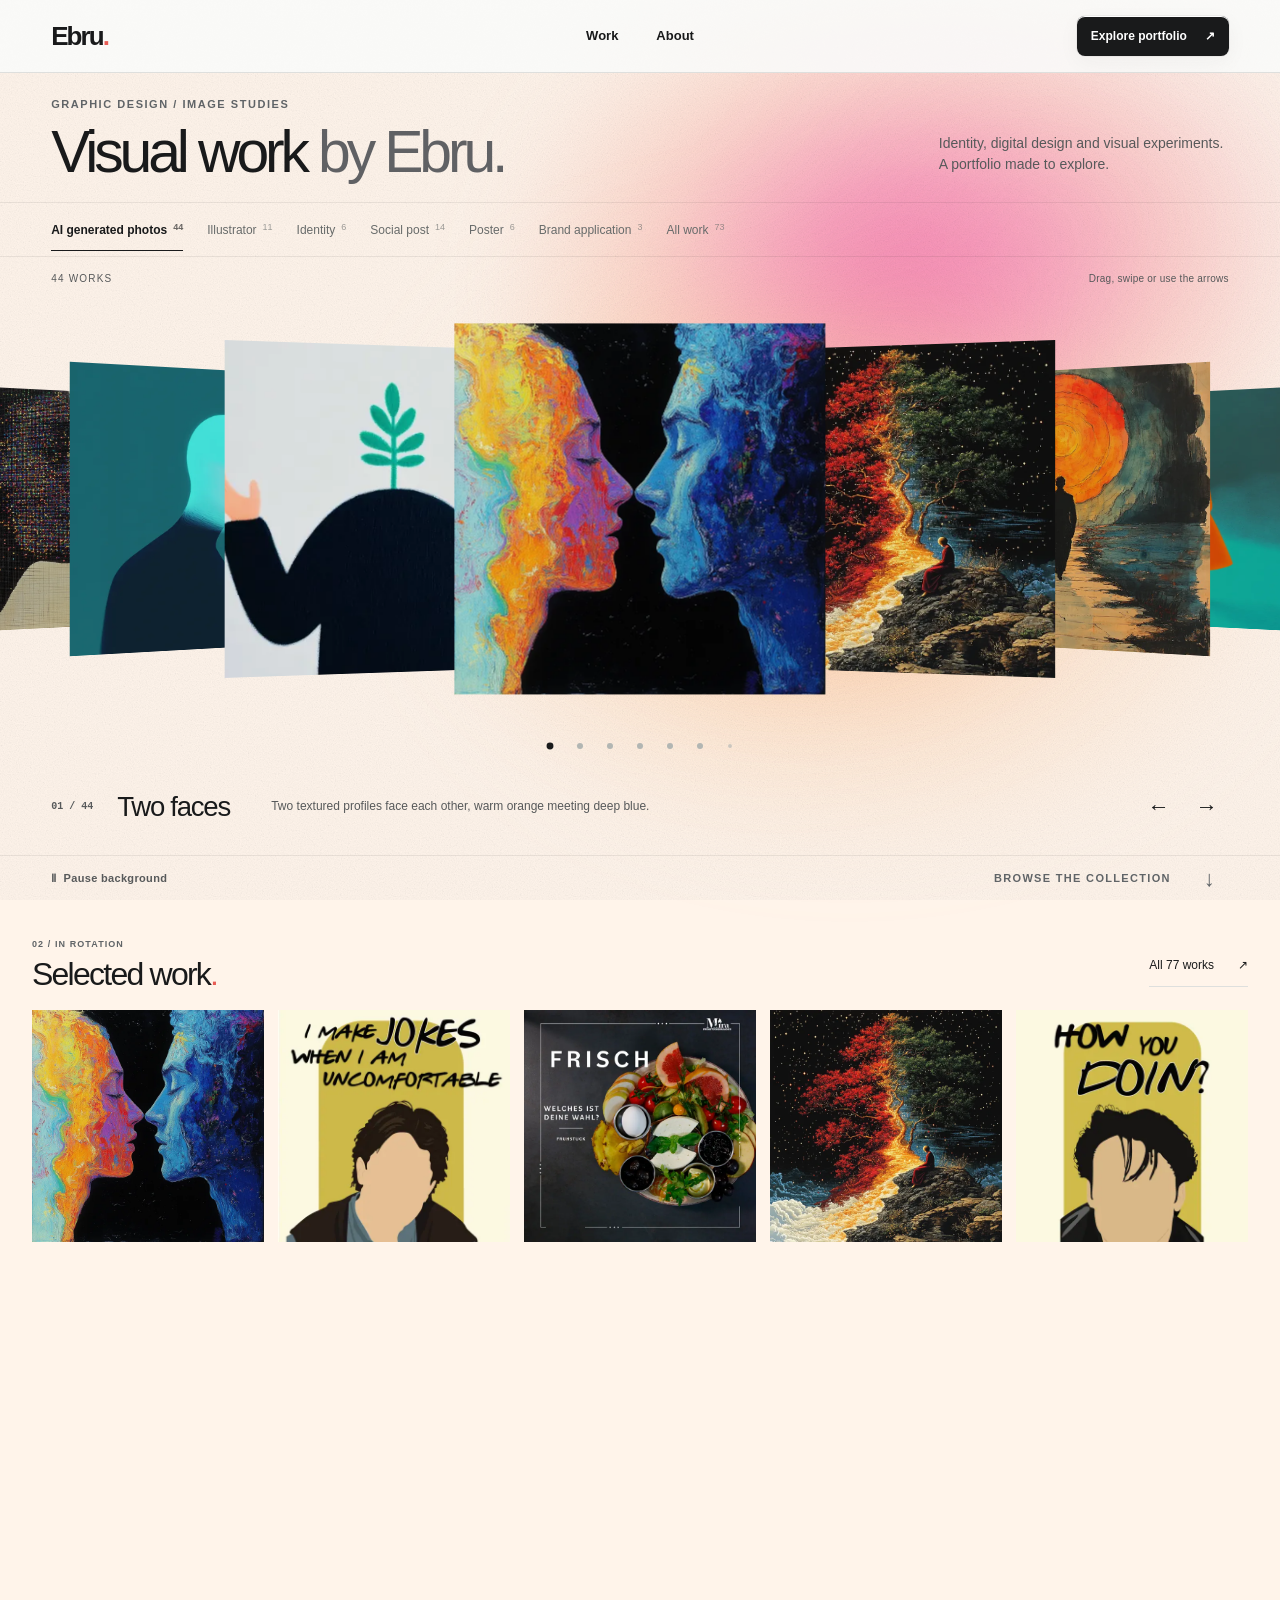
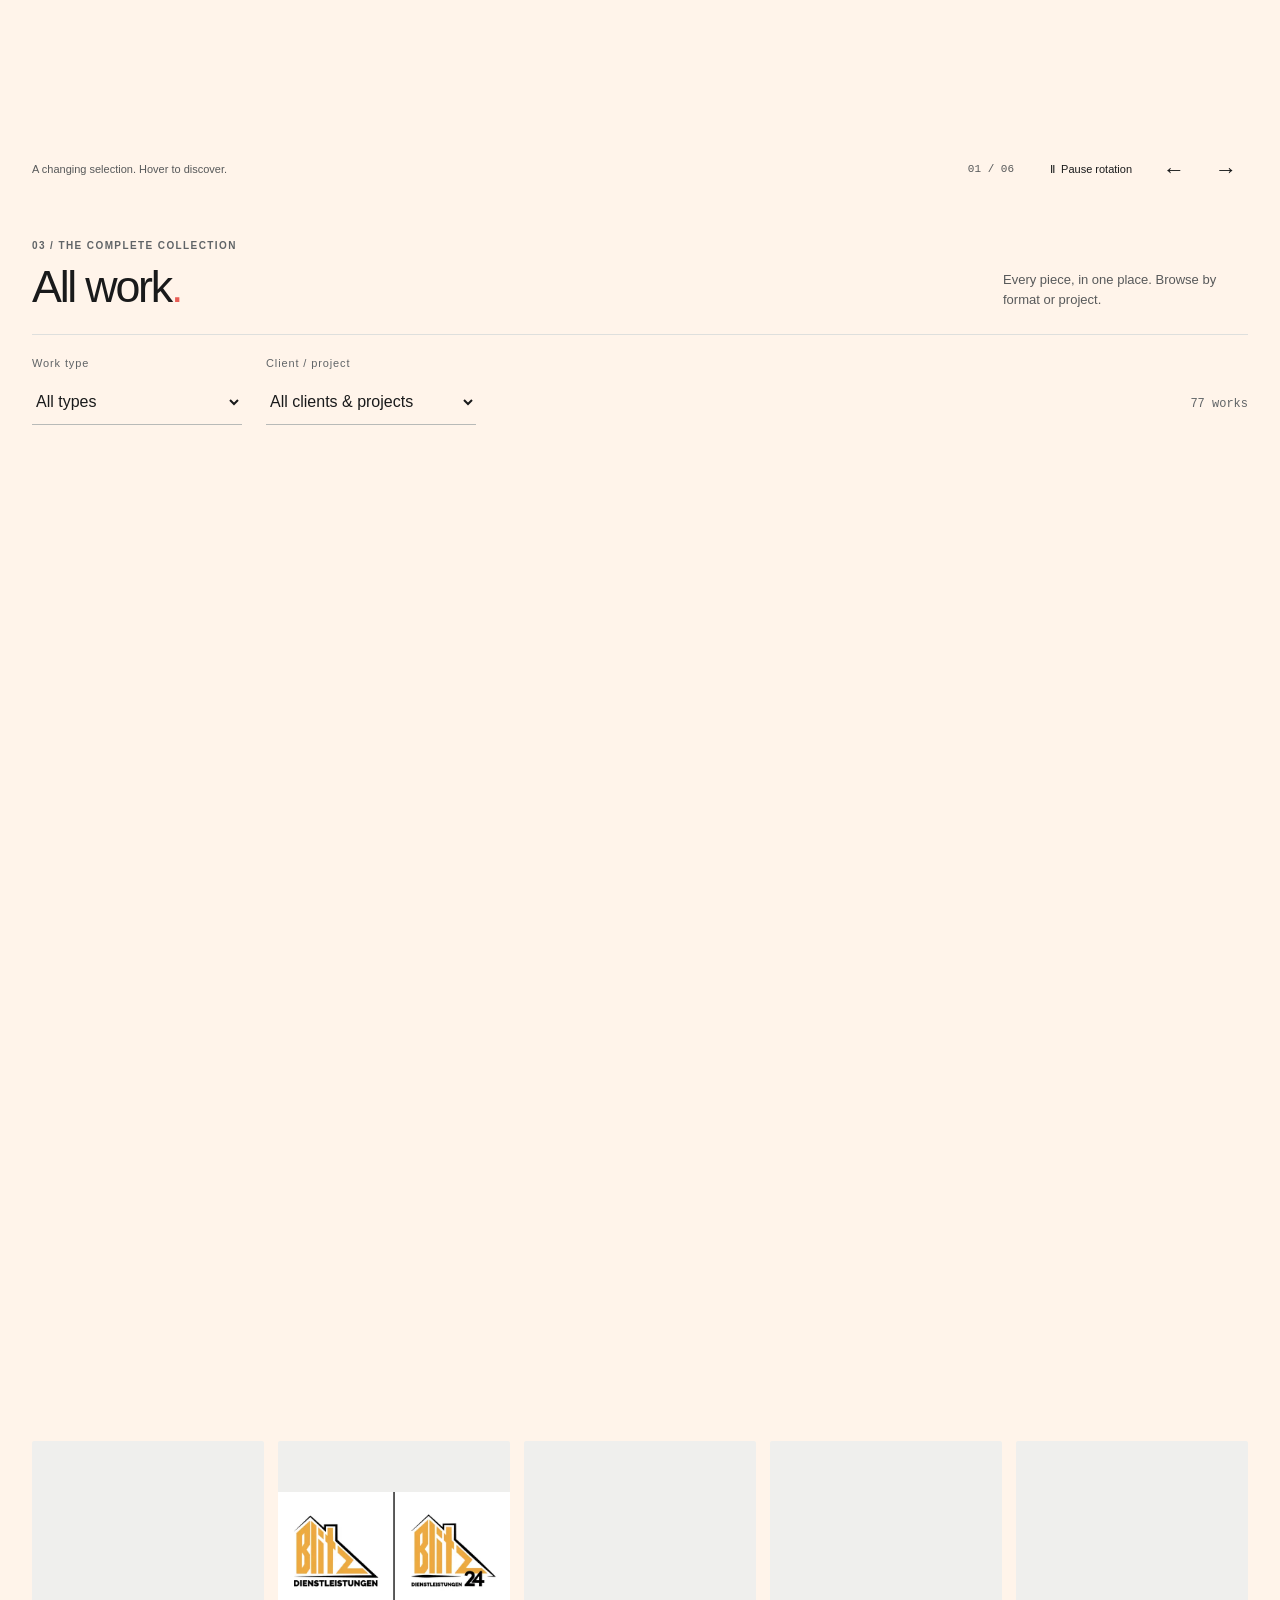
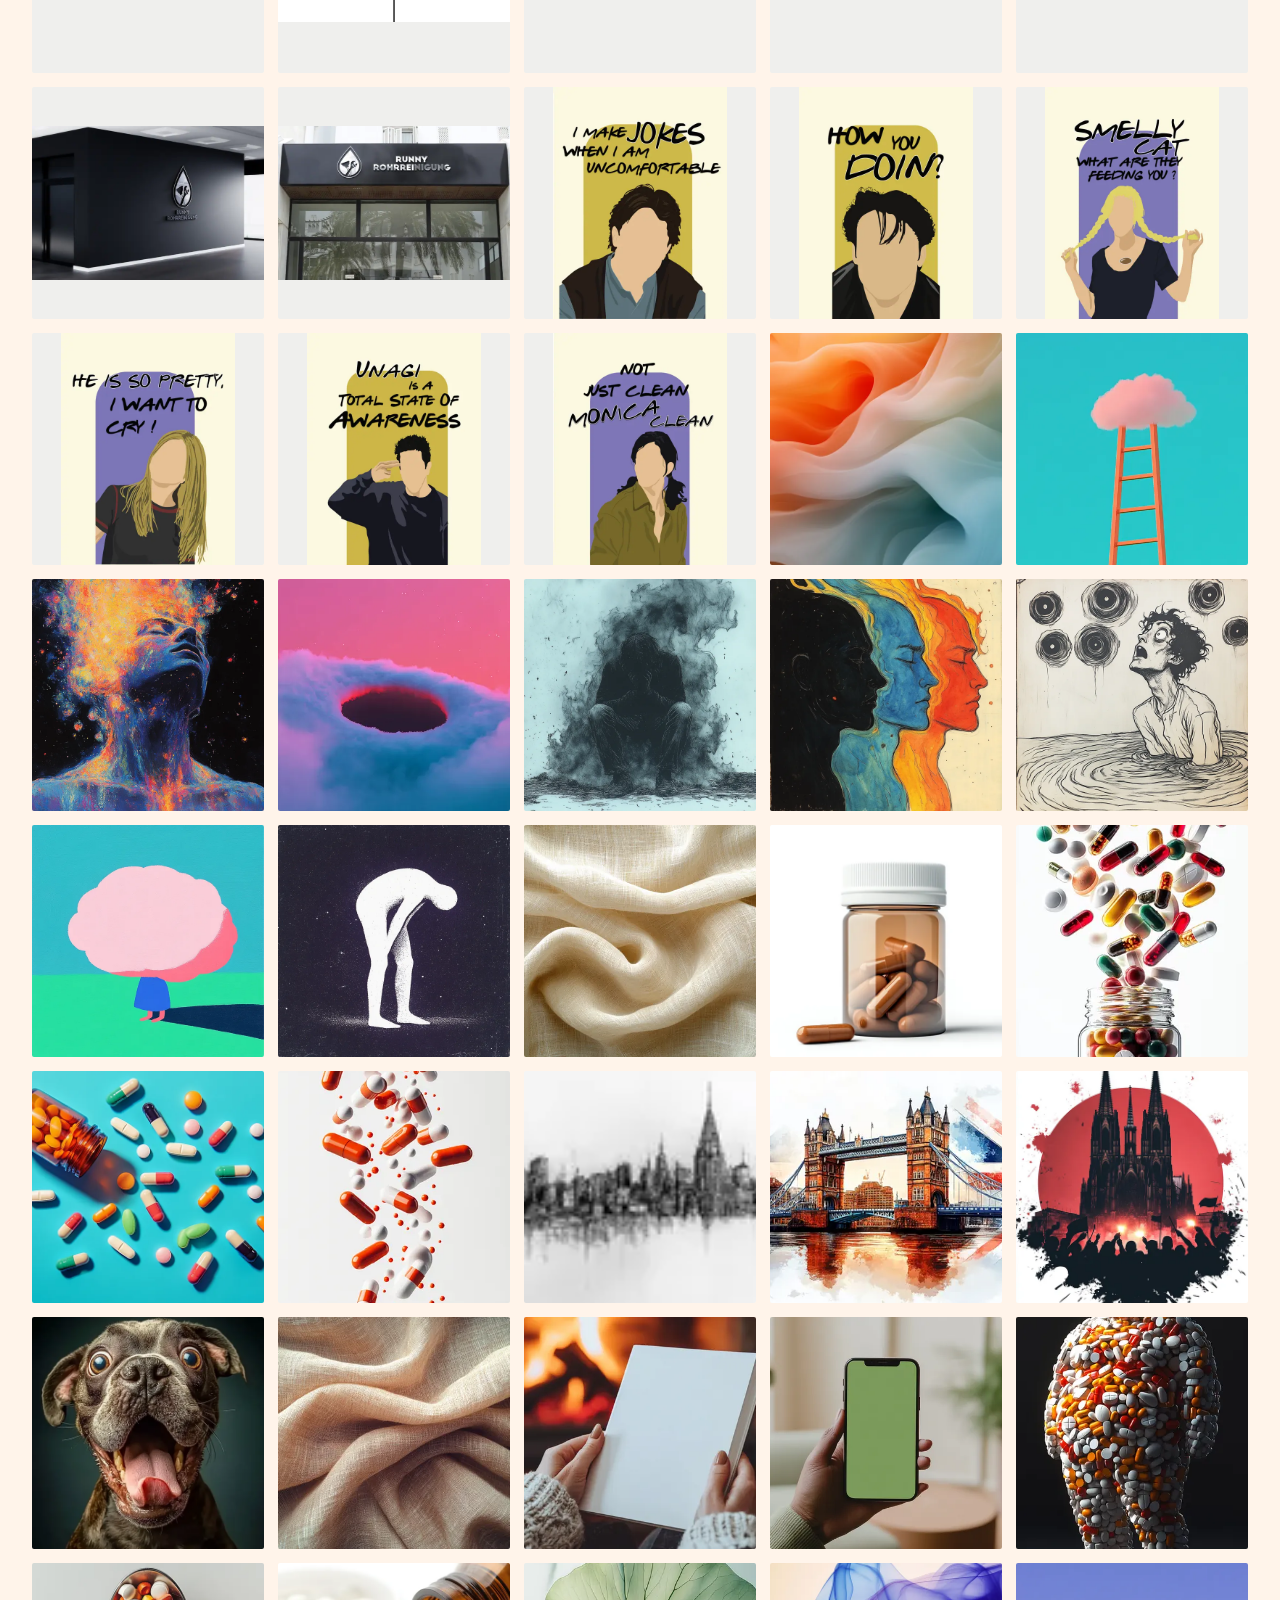
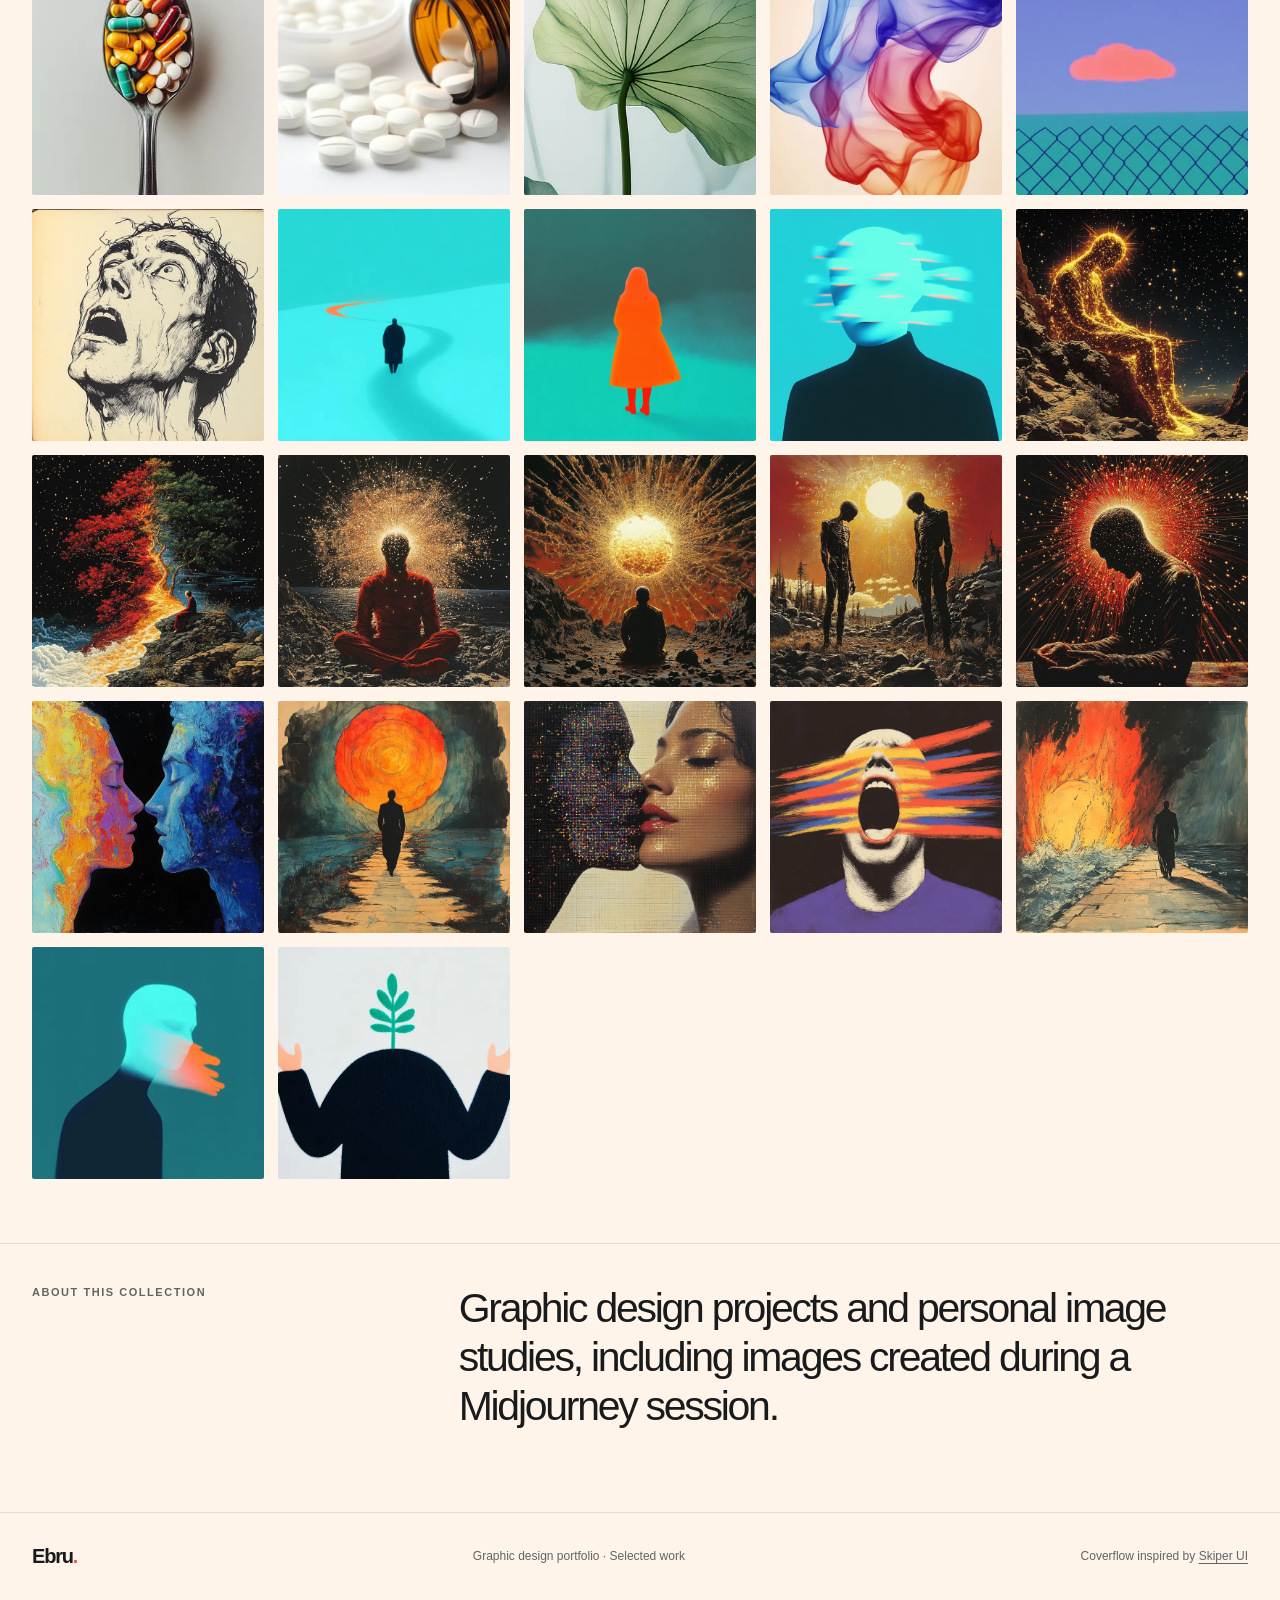
==== commit 3603de66: "Remove user-deleted portfolio images" ====
--- a/index.html
+++ b/index.html
@@ -4,8 +4,8 @@
 <title>Ebru — Graphic design portfolio</title><link rel="icon" type="image/svg+xml" href="favicon.svg"><link rel="stylesheet" href="style.css?v=fd1f1f5da091"><script src="app.js?v=fd1f1f5da091" defer></script><script src="holographic.js?v=fd1f1f5da091" defer></script></head>
 <body><div class="ambient-grain" aria-hidden="true"></div><a class="skip" href="#main">Skip to work</a>
 <header class="header"><div class="shell header-inner"><a class="brand" href="#top" aria-label="Ebru, back to top">Ebru<span>.</span></a><nav aria-label="Main navigation"><a href="#work">Work</a><a href="about.html">About</a></nav><a class="header-action" href="#work">Explore portfolio <span aria-hidden="true">↗</span></a></div></header>
-<main id="main"><section class="hero" id="top" aria-labelledby="hero-heading"><div class="shell hero-intro"><div class="hero-copy"><div class="eyebrow">Graphic design / Image studies</div><h1 id="hero-heading">Visual work <span>by Ebru.</span></h1></div><div class="hero-aside"><p>Identity, digital design and visual experiments. A portfolio made to explore.</p></div></div><div class="coverflow" data-collection="ai" aria-label="Featured image carousel" tabindex="0"><div class="hero-filters shell" aria-label="Filter hero gallery"><div class="collection-filters" role="group" aria-label="Collection"><button type="button" class="collection-filter" data-collection="ai" aria-pressed="true">AI generated photos <span>44</span></button><button type="button" class="collection-filter" data-collection="illustrator" aria-pressed="false">Illustrator <span>12</span></button><button type="button" class="collection-filter" data-collection="logo" aria-pressed="false">Identity <span>7</span></button><button type="button" class="collection-filter" data-collection="social-post" aria-pressed="false">Social post <span>14</span></button><button type="button" class="collection-filter" data-collection="poster" aria-pressed="false">Poster <span>6</span></button><button type="button" class="collection-filter" data-collection="brand-application" aria-pressed="false">Brand application <span>4</span></button><button type="button" class="collection-filter" data-collection="all" aria-pressed="false">All work <span>75</span></button></div></div><div class="coverflow-top shell"><span id="hero-result-count" role="status" aria-live="polite">44 works</span><span>Drag, swipe or use the arrows</span></div><ol class="coverflow-track"><li class="coverflow-slide" data-id="midjourney-38" data-title="Two faces" data-description="Two textured profiles face each other, warm orange meeting deep blue." data-asset="assets/midjourney-studies/midjourney-38.webp" data-category="ai-image" data-client="Personal: Midjourney studies" data-illustrator="false"><button type="button" class="coverflow-card" aria-label="Show Two faces"><img data-src="assets/midjourney-studies/midjourney-38-thumb.webp" alt="Two faces" decoding="async" draggable="false"></button></li><li class="coverflow-slide" data-id="midjourney-33" data-title="A divided path" data-description="A glowing orange current divides red and green trees beside a seated figure." data-asset="assets/midjourney-studies/midjourney-33.webp" data-category="ai-image" data-client="Personal: Midjourney studies" data-illustrator="false"><button type="button" class="coverflow-card" aria-label="Show A divided path"><img data-src="assets/midjourney-studies/midjourney-33-thumb.webp" alt="A divided path" decoding="async" draggable="false"></button></li><li class="coverflow-slide" data-id="midjourney-39" data-title="A new horizon" data-description="A lone figure walks toward an enormous orange sun between shadowed cliffs." data-asset="assets/midjourney-studies/midjourney-39.webp" data-category="ai-image" data-client="Personal: Midjourney studies" data-illustrator="false"><button type="button" class="coverflow-card" aria-label="Show A new horizon"><img data-src="assets/midjourney-studies/midjourney-39-thumb.webp" alt="A new horizon" decoding="async" draggable="false"></button></li><li class="coverflow-slide" data-id="midjourney-30" data-title="Between directions II" data-description="A vivid orange figure stands in a quiet field of teal and soft shadow." data-asset="assets/midjourney-studies/midjourney-30.webp" data-category="ai-image" data-client="Personal: Midjourney studies" data-illustrator="false"><button type="button" class="coverflow-card" aria-label="Show Between directions II"><img data-src="assets/midjourney-studies/midjourney-30-thumb.webp" alt="Between directions II" decoding="async" draggable="false"></button></li><li class="coverflow-slide" data-id="midjourney-31" data-title="The pause" data-description="A pale turquoise face breaks into floating fragments above a dark silhouette." data-asset="assets/midjourney-studies/midjourney-31.webp" data-category="ai-image" data-client="Personal: Midjourney studies" data-illustrator="false"><button type="button" class="coverflow-card" aria-label="Show The pause"><img data-src="assets/midjourney-studies/midjourney-31-thumb.webp" alt="The pause" decoding="async" draggable="false"></button></li><li class="coverflow-slide" data-id="midjourney-04" data-title="Big bang" data-description="A dark opening floats in a soft blue cloud beneath a vivid pink sky." data-asset="assets/midjourney-studies/midjourney-04.webp" data-category="ai-image" data-client="Personal: Midjourney studies" data-illustrator="false"><button type="button" class="coverflow-card" aria-label="Show Big bang"><img data-src="assets/midjourney-studies/midjourney-04-thumb.webp" alt="Big bang" decoding="async" draggable="false"></button></li><li class="coverflow-slide" data-id="midjourney-02" data-title="The ladder of triumph" data-description="A slender peach ladder reaches toward a pink cloud in a turquoise sky." data-asset="assets/midjourney-studies/midjourney-02.webp" data-category="ai-image" data-client="Personal: Midjourney studies" data-illustrator="false"><button type="button" class="coverflow-card" aria-label="Show The ladder of triumph"><img data-src="assets/midjourney-studies/midjourney-02-thumb.webp" alt="The ladder of triumph" decoding="async" draggable="false"></button></li><li class="coverflow-slide" data-id="midjourney-26" data-title="Sheer color" data-description="Translucent blue, violet and orange ribbons twist together on a cream canvas." data-asset="assets/midjourney-studies/midjourney-26.webp" data-category="ai-image" data-client="Personal: Midjourney studies" data-illustrator="false"><button type="button" class="coverflow-card" aria-label="Show Sheer color"><img data-src="assets/midjourney-studies/midjourney-26-thumb.webp" alt="Sheer color" decoding="async" draggable="false"></button></li><li class="coverflow-slide" data-id="midjourney-06" data-title="Three perspectives" data-description="Three overlapping profiles move from deep black through blue to fiery orange." data-asset="assets/midjourney-studies/midjourney-06.webp" data-category="ai-image" data-client="Personal: Midjourney studies" data-illustrator="false"><button type="button" class="coverflow-card" aria-label="Show Three perspectives"><img data-src="assets/midjourney-studies/midjourney-06-thumb.webp" alt="Three perspectives" decoding="async" draggable="false"></button></li><li class="coverflow-slide" data-id="midjourney-41" data-title="An open voice" data-description="A wide-open mouth cuts through bold streaks of orange, yellow and blue." data-asset="assets/midjourney-studies/midjourney-41.webp" data-category="ai-image" data-client="Personal: Midjourney studies" data-illustrator="false"><button type="button" class="coverflow-card" aria-label="Show An open voice"><img data-src="assets/midjourney-studies/midjourney-41-thumb.webp" alt="An open voice" decoding="async" draggable="false"></button></li><li class="coverflow-slide" data-id="midjourney-42" data-title="Through the fire" data-description="A dark figure walks along a stone path beside a towering wash of orange fire." data-asset="assets/midjourney-studies/midjourney-42.webp" data-category="ai-image" data-client="Personal: Midjourney studies" data-illustrator="false"><button type="button" class="coverflow-card" aria-label="Show Through the fire"><img data-src="assets/midjourney-studies/midjourney-42-thumb.webp" alt="Through the fire" decoding="async" draggable="false"></button></li><li class="coverflow-slide" data-id="midjourney-01" data-title="Color in quiet motion" data-description="Soft orange, ivory and pale blue folds flow into an abstract landscape." data-asset="assets/midjourney-studies/midjourney-01.webp" data-category="ai-image" data-client="Personal: Midjourney studies" data-illustrator="false"><button type="button" class="coverflow-card" aria-label="Show Color in quiet motion"><img data-src="assets/midjourney-studies/midjourney-01-thumb.webp" alt="Color in quiet motion" decoding="async" draggable="false"></button></li><li class="coverflow-slide" data-id="midjourney-03" data-title="Anxiety in color" data-description="A blue portrait tilts upward as orange and yellow color erupts around the face." data-asset="assets/midjourney-studies/midjourney-03.webp" data-category="ai-image" data-client="Personal: Midjourney studies" data-illustrator="false"><button type="button" class="coverflow-card" aria-label="Show Anxiety in color"><img data-src="assets/midjourney-studies/midjourney-03-thumb.webp" alt="Anxiety in color" decoding="async" draggable="false"></button></li><li class="coverflow-slide" data-id="midjourney-05" data-title="A shadowed figure" data-description="A seated figure dissolves into charcoal smoke against a pale blue background." data-asset="assets/midjourney-studies/midjourney-05.webp" data-category="ai-image" data-client="Personal: Midjourney studies" data-illustrator="false"><button type="button" class="coverflow-card" aria-label="Show A shadowed figure"><img data-src="assets/midjourney-studies/midjourney-05-thumb.webp" alt="A shadowed figure" decoding="async" draggable="false"></button></li><li class="coverflow-slide" data-id="midjourney-07" data-title="Restless thoughts" data-description="A wide-eyed figure looks toward swirling black circles in an ink-drawn scene." data-asset="assets/midjourney-studies/midjourney-07.webp" data-category="ai-image" data-client="Personal: Midjourney studies" data-illustrator="false"><button type="button" class="coverflow-card" aria-label="Show Restless thoughts"><img data-src="assets/midjourney-studies/midjourney-07-thumb.webp" alt="Restless thoughts" decoding="async" draggable="false"></button></li><li class="coverflow-slide" data-id="midjourney-08" data-title="A cloud for a head" data-description="An oversized pink cloud replaces a small figure’s head above a long shadow." data-asset="assets/midjourney-studies/midjourney-08.webp" data-category="ai-image" data-client="Personal: Midjourney studies" data-illustrator="false"><button type="button" class="coverflow-card" aria-label="Show A cloud for a head"><img data-src="assets/midjourney-studies/midjourney-08-thumb.webp" alt="A cloud for a head" decoding="async" draggable="false"></button></li><li class="coverflow-slide" data-id="midjourney-09" data-title="Weight of a moment" data-description="A bowed white silhouette bends against a dark, lightly textured background." data-asset="assets/midjourney-studies/midjourney-09.webp" data-category="ai-image" data-client="Personal: Midjourney studies" data-illustrator="false"><button type="button" class="coverflow-card" aria-label="Show Weight of a moment"><img data-src="assets/midjourney-studies/midjourney-09-thumb.webp" alt="Weight of a moment" decoding="async" draggable="false"></button></li><li class="coverflow-slide" data-id="midjourney-10" data-title="Linen folds" data-description="Warm light traces the weave and soft folds of ivory linen." data-asset="assets/midjourney-studies/midjourney-10.webp" data-category="ai-image" data-client="Personal: Midjourney studies" data-illustrator="false"><button type="button" class="coverflow-card" aria-label="Show Linen folds"><img data-src="assets/midjourney-studies/midjourney-10-thumb.webp" alt="Linen folds" decoding="async" draggable="false"></button></li><li class="coverflow-slide" data-id="midjourney-11" data-title="A bottle study" data-description="An amber bottle of brown capsules casts a soft shadow on white." data-asset="assets/midjourney-studies/midjourney-11.webp" data-category="ai-image" data-client="Personal: Midjourney studies" data-illustrator="false"><button type="button" class="coverflow-card" aria-label="Show A bottle study"><img data-src="assets/midjourney-studies/midjourney-11-thumb.webp" alt="A bottle study" decoding="async" draggable="false"></button></li><li class="coverflow-slide" data-id="midjourney-12" data-title="Fragments in flight" data-description="A stream of colorful capsules rises from a clear glass jar." data-asset="assets/midjourney-studies/midjourney-12.webp" data-category="ai-image" data-client="Personal: Midjourney studies" data-illustrator="false"><button type="button" class="coverflow-card" aria-label="Show Fragments in flight"><img data-src="assets/midjourney-studies/midjourney-12-thumb.webp" alt="Fragments in flight" decoding="async" draggable="false"></button></li><li class="coverflow-slide" data-id="midjourney-13" data-title="Colorful capsules" data-description="Bright capsules spill from an amber bottle across a turquoise surface." data-asset="assets/midjourney-studies/midjourney-13.webp" data-category="ai-image" data-client="Personal: Midjourney studies" data-illustrator="false"><button type="button" class="coverflow-card" aria-label="Show Colorful capsules"><img data-src="assets/midjourney-studies/midjourney-13-thumb.webp" alt="Colorful capsules" decoding="async" draggable="false"></button></li><li class="coverflow-slide" data-id="midjourney-14" data-title="Pills in motion" data-description="Red and white capsules float in a loose spiral against white." data-asset="assets/midjourney-studies/midjourney-14.webp" data-category="ai-image" data-client="Personal: Midjourney studies" data-illustrator="false"><button type="button" class="coverflow-card" aria-label="Show Pills in motion"><img data-src="assets/midjourney-studies/midjourney-14-thumb.webp" alt="Pills in motion" decoding="async" draggable="false"></button></li><li class="coverflow-slide" data-id="midjourney-15" data-title="Travel silhouettes" data-description="A fine monochrome skyline stretches across a quiet white panorama." data-asset="assets/midjourney-studies/midjourney-15.webp" data-category="ai-image" data-client="Personal: Midjourney studies" data-illustrator="false"><button type="button" class="coverflow-card" aria-label="Show Travel silhouettes"><img data-src="assets/midjourney-studies/midjourney-15-thumb.webp" alt="Travel silhouettes" decoding="async" draggable="false"></button></li><li class="coverflow-slide" data-id="midjourney-16" data-title="London in color" data-description="Tower Bridge and Union Jack colors blend in a loose watercolor composition." data-asset="assets/midjourney-studies/midjourney-16.webp" data-category="ai-image" data-client="Personal: Midjourney studies" data-illustrator="false"><button type="button" class="coverflow-card" aria-label="Show London in color"><img data-src="assets/midjourney-studies/midjourney-16-thumb.webp" alt="London in color" decoding="async" draggable="false"></button></li><li class="coverflow-slide" data-id="midjourney-17" data-title="A city silhouette" data-description="Dark cathedral spires rise against a red circle and expressive ink splashes." data-asset="assets/midjourney-studies/midjourney-17.webp" data-category="ai-image" data-client="Personal: Midjourney studies" data-illustrator="false"><button type="button" class="coverflow-card" aria-label="Show A city silhouette"><img data-src="assets/midjourney-studies/midjourney-17-thumb.webp" alt="A city silhouette" decoding="async" draggable="false"></button></li><li class="coverflow-slide" data-id="midjourney-18" data-title="A curious bulldog" data-description="A wide-eyed dog with an open mouth fills a dark, softly lit portrait." data-asset="assets/midjourney-studies/midjourney-18.webp" data-category="ai-image" data-client="Personal: Midjourney studies" data-illustrator="false"><button type="button" class="coverflow-card" aria-label="Show A curious bulldog"><img data-src="assets/midjourney-studies/midjourney-18-thumb.webp" alt="A curious bulldog" decoding="async" draggable="false"></button></li><li class="coverflow-slide" data-id="midjourney-19" data-title="Fabric and light" data-description="Light and shadow move across softly folded fabric in muted cream and rose." data-asset="assets/midjourney-studies/midjourney-19.webp" data-category="ai-image" data-client="Personal: Midjourney studies" data-illustrator="false"><button type="button" class="coverflow-card" aria-label="Show Fabric and light"><img data-src="assets/midjourney-studies/midjourney-19-thumb.webp" alt="Fabric and light" decoding="async" draggable="false"></button></li><li class="coverflow-slide" data-id="midjourney-20" data-title="A blank page" data-description="Hands hold a blank white page in front of a warm, glowing fireplace." data-asset="assets/midjourney-studies/midjourney-20.webp" data-category="ai-image" data-client="Personal: Midjourney studies" data-illustrator="false"><button type="button" class="coverflow-card" aria-label="Show A blank page"><img data-src="assets/midjourney-studies/midjourney-20-thumb.webp" alt="A blank page" decoding="async" draggable="false"></button></li><li class="coverflow-slide" data-id="midjourney-21" data-title="A blank screen" data-description="A hand holds a green-screen phone in a softly lit room with plants." data-asset="assets/midjourney-studies/midjourney-21.webp" data-category="ai-image" data-client="Personal: Midjourney studies" data-illustrator="false"><button type="button" class="coverflow-card" aria-label="Show A blank screen"><img data-src="assets/midjourney-studies/midjourney-21-thumb.webp" alt="A blank screen" decoding="async" draggable="false"></button></li><li class="coverflow-slide" data-id="midjourney-22" data-title="A figure of color" data-description="A human silhouette is assembled from colorful capsules against deep black." data-asset="assets/midjourney-studies/midjourney-22.webp" data-category="ai-image" data-client="Personal: Midjourney studies" data-illustrator="false"><button type="button" class="coverflow-card" aria-label="Show A figure of color"><img data-src="assets/midjourney-studies/midjourney-22-thumb.webp" alt="A figure of color" decoding="async" draggable="false"></button></li><li class="coverflow-slide" data-id="midjourney-23" data-title="A spoonful of color" data-description="A silver spoon holds a bright assortment of capsules on a pale surface." data-asset="assets/midjourney-studies/midjourney-23.webp" data-category="ai-image" data-client="Personal: Midjourney studies" data-illustrator="false"><button type="button" class="coverflow-card" aria-label="Show A spoonful of color"><img data-src="assets/midjourney-studies/midjourney-23-thumb.webp" alt="A spoonful of color" decoding="async" draggable="false"></button></li><li class="coverflow-slide" data-id="midjourney-24" data-title="White on white" data-description="White tablets spill from an amber bottle into a softly lit white scene." data-asset="assets/midjourney-studies/midjourney-24.webp" data-category="ai-image" data-client="Personal: Midjourney studies" data-illustrator="false"><button type="button" class="coverflow-card" aria-label="Show White on white"><img data-src="assets/midjourney-studies/midjourney-24-thumb.webp" alt="White on white" decoding="async" draggable="false"></button></li><li class="coverflow-slide" data-id="midjourney-25" data-title="A quiet leaf" data-description="Light passes through a pale green leaf, revealing its delicate branching veins." data-asset="assets/midjourney-studies/midjourney-25.webp" data-category="ai-image" data-client="Personal: Midjourney studies" data-illustrator="false"><button type="button" class="coverflow-card" aria-label="Show A quiet leaf"><img data-src="assets/midjourney-studies/midjourney-25-thumb.webp" alt="A quiet leaf" decoding="async" draggable="false"></button></li><li class="coverflow-slide" data-id="midjourney-27" data-title="A distant cloud" data-description="A coral cloud hangs above a wire fence beneath a flat violet sky." data-asset="assets/midjourney-studies/midjourney-27.webp" data-category="ai-image" data-client="Personal: Midjourney studies" data-illustrator="false"><button type="button" class="coverflow-card" aria-label="Show A distant cloud"><img data-src="assets/midjourney-studies/midjourney-27-thumb.webp" alt="A distant cloud" decoding="async" draggable="false"></button></li><li class="coverflow-slide" data-id="midjourney-28" data-title="Metempsychosis" data-description="An expressive ink portrait looks upward with wide eyes and an open mouth." data-asset="assets/midjourney-studies/midjourney-28.webp" data-category="ai-image" data-client="Personal: Midjourney studies" data-illustrator="false"><button type="button" class="coverflow-card" aria-label="Show Metempsychosis"><img data-src="assets/midjourney-studies/midjourney-28-thumb.webp" alt="Metempsychosis" decoding="async" draggable="false"></button></li><li class="coverflow-slide" data-id="midjourney-29" data-title="Between directions I" data-description="A lone dark figure follows a curved turquoise path toward an orange accent." data-asset="assets/midjourney-studies/midjourney-29.webp" data-category="ai-image" data-client="Personal: Midjourney studies" data-illustrator="false"><button type="button" class="coverflow-card" aria-label="Show Between directions I"><img data-src="assets/midjourney-studies/midjourney-29-thumb.webp" alt="Between directions I" decoding="async" draggable="false"></button></li><li class="coverflow-slide" data-id="midjourney-32" data-title="A luminous figure" data-description="A seated figure glows with golden particles against a rocky night landscape." data-asset="assets/midjourney-studies/midjourney-32.webp" data-category="ai-image" data-client="Personal: Midjourney studies" data-illustrator="false"><button type="button" class="coverflow-card" aria-label="Show A luminous figure"><img data-src="assets/midjourney-studies/midjourney-32-thumb.webp" alt="A luminous figure" decoding="async" draggable="false"></button></li><li class="coverflow-slide" data-id="midjourney-34" data-title="Inner light" data-description="A seated silhouette is surrounded by a burst of golden light in the dark." data-asset="assets/midjourney-studies/midjourney-34.webp" data-category="ai-image" data-client="Personal: Midjourney studies" data-illustrator="false"><button type="button" class="coverflow-card" aria-label="Show Inner light"><img data-src="assets/midjourney-studies/midjourney-34-thumb.webp" alt="Inner light" decoding="async" draggable="false"></button></li><li class="coverflow-slide" data-id="midjourney-35" data-title="At the center" data-description="A small seated figure faces a brilliant orb above a rugged, shadowed landscape." data-asset="assets/midjourney-studies/midjourney-35.webp" data-category="ai-image" data-client="Personal: Midjourney studies" data-illustrator="false"><button type="button" class="coverflow-card" aria-label="Show At the center"><img data-src="assets/midjourney-studies/midjourney-35-thumb.webp" alt="At the center" decoding="async" draggable="false"></button></li><li class="coverflow-slide" data-id="midjourney-36" data-title="Two figures" data-description="Two elongated dark figures stand beneath a glowing sun in a rocky landscape." data-asset="assets/midjourney-studies/midjourney-36.webp" data-category="ai-image" data-client="Personal: Midjourney studies" data-illustrator="false"><button type="button" class="coverflow-card" aria-label="Show Two figures"><img data-src="assets/midjourney-studies/midjourney-36-thumb.webp" alt="Two figures" decoding="async" draggable="false"></button></li><li class="coverflow-slide" data-id="midjourney-37" data-title="A halo of light" data-description="A bowed figure is outlined by a radiant halo of orange and gold." data-asset="assets/midjourney-studies/midjourney-37.webp" data-category="ai-image" data-client="Personal: Midjourney studies" data-illustrator="false"><button type="button" class="coverflow-card" aria-label="Show A halo of light"><img data-src="assets/midjourney-studies/midjourney-37-thumb.webp" alt="A halo of light" decoding="async" draggable="false"></button></li><li class="coverflow-slide" data-id="midjourney-40" data-title="A quiet portrait" data-description="A softly lit face meets a dark profile scattered with tiny points of color." data-asset="assets/midjourney-studies/midjourney-40.webp" data-category="ai-image" data-client="Personal: Midjourney studies" data-illustrator="false"><button type="button" class="coverflow-card" aria-label="Show A quiet portrait"><img data-src="assets/midjourney-studies/midjourney-40-thumb.webp" alt="A quiet portrait" decoding="async" draggable="false"></button></li><li class="coverflow-slide" data-id="midjourney-43" data-title="Uncertainty" data-description="A turquoise head blurs into an orange hand-like shape against dark teal." data-asset="assets/midjourney-studies/midjourney-43.webp" data-category="ai-image" data-client="Personal: Midjourney studies" data-illustrator="false"><button type="button" class="coverflow-card" aria-label="Show Uncertainty"><img data-src="assets/midjourney-studies/midjourney-43-thumb.webp" alt="Uncertainty" decoding="async" draggable="false"></button></li><li class="coverflow-slide" data-id="midjourney-44" data-title="A small balance" data-description="A small green sprout replaces a figure’s head between two raised hands." data-asset="assets/midjourney-studies/midjourney-44.webp" data-category="ai-image" data-client="Personal: Midjourney studies" data-illustrator="false"><button type="button" class="coverflow-card" aria-label="Show A small balance"><img data-src="assets/midjourney-studies/midjourney-44-thumb.webp" alt="A small balance" decoding="async" draggable="false"></button></li><li class="coverflow-slide" data-id="friends-poster-chandler" data-title="Friends-inspired poster 01" data-description="A faceless portrait and handwritten humor sit against cream and ochre blocks." data-asset="assets/personal-friends-fan-art/poster/friends-poster-chandler.webp" data-category="poster" data-client="Personal: Friends fan art" data-illustrator="true"><button type="button" class="coverflow-card" aria-label="Show Friends-inspired poster 01"><img data-src="assets/personal-friends-fan-art/poster/friends-poster-chandler-thumb.webp" alt="Friends-inspired poster 01" decoding="async" draggable="false"></button></li><li class="coverflow-slide" data-id="friends-poster-joey" data-title="Friends-inspired poster 02" data-description="A dark-haired illustrated portrait pairs with a handwritten greeting on cream." data-asset="assets/personal-friends-fan-art/poster/friends-poster-joey.webp" data-category="poster" data-client="Personal: Friends fan art" data-illustrator="true"><button type="button" class="coverflow-card" aria-label="Show Friends-inspired poster 02"><img data-src="assets/personal-friends-fan-art/poster/friends-poster-joey-thumb.webp" alt="Friends-inspired poster 02" decoding="async" draggable="false"></button></li><li class="coverflow-slide" data-id="friends-poster-monica" data-title="Friends-inspired poster 03" data-description="A blonde figure twists her hair beneath handwritten lyrics and a purple panel." data-asset="assets/personal-friends-fan-art/poster/friends-poster-monica.webp" data-category="poster" data-client="Personal: Friends fan art" data-illustrator="true"><button type="button" class="coverflow-card" aria-label="Show Friends-inspired poster 03"><img data-src="assets/personal-friends-fan-art/poster/friends-poster-monica-thumb.webp" alt="Friends-inspired poster 03" decoding="async" draggable="false"></button></li><li class="coverflow-slide" data-id="friends-poster-phoebe" data-title="Friends-inspired poster 04" data-description="A long-haired illustrated portrait sits beneath a handwritten line on lavender." data-asset="assets/personal-friends-fan-art/poster/friends-poster-phoebe.webp" data-category="poster" data-client="Personal: Friends fan art" data-illustrator="true"><button type="button" class="coverflow-card" aria-label="Show Friends-inspired poster 04"><img data-src="assets/personal-friends-fan-art/poster/friends-poster-phoebe-thumb.webp" alt="Friends-inspired poster 04" decoding="async" draggable="false"></button></li><li class="coverflow-slide" data-id="friends-poster-rachel" data-title="Friends-inspired poster 05" data-description="A dark-haired figure gestures toward his temple beneath bold handwritten text." data-asset="assets/personal-friends-fan-art/poster/friends-poster-rachel.webp" data-category="poster" data-client="Personal: Friends fan art" data-illustrator="true"><button type="button" class="coverflow-card" aria-label="Show Friends-inspired poster 05"><img data-src="assets/personal-friends-fan-art/poster/friends-poster-rachel-thumb.webp" alt="Friends-inspired poster 05" decoding="async" draggable="false"></button></li><li class="coverflow-slide" data-id="friends-poster-ross" data-title="Friends-inspired poster 06" data-description="A dark-haired portrait in an olive shirt sits below handwritten text on cream." data-asset="assets/personal-friends-fan-art/poster/friends-poster-ross.webp" data-category="poster" data-client="Personal: Friends fan art" data-illustrator="true"><button type="button" class="coverflow-card" aria-label="Show Friends-inspired poster 06"><img data-src="assets/personal-friends-fan-art/poster/friends-poster-ross-thumb.webp" alt="Friends-inspired poster 06" decoding="async" draggable="false"></button></li><li class="coverflow-slide" data-id="mira-breakfast-logo" data-title="Mira logo" data-description="A black wordmark pairs tall serif lettering with a flame and cutlery." data-asset="assets/mira-fruhstuck/logo/mira-breakfast-logo.webp" data-category="logo" data-client="Mira Frühstück" data-illustrator="true"><button type="button" class="coverflow-card" aria-label="Show Mira logo"><img data-src="assets/mira-fruhstuck/logo/mira-breakfast-logo-thumb.webp" alt="Mira logo" decoding="async" draggable="false"></button></li><li class="coverflow-slide" data-id="mira-breakfast-launch" data-title="Launch post" data-description="A breakfast platter on charcoal, framed by fine lines and bold white type." data-asset="assets/mira-fruhstuck/social-post/mira-breakfast-launch.webp" data-category="social-post" data-client="Mira Frühstück" data-illustrator="false"><button type="button" class="coverflow-card" aria-label="Show Launch post"><img data-src="assets/mira-fruhstuck/social-post/mira-breakfast-launch-thumb.webp" alt="Launch post" decoding="async" draggable="false"></button></li><li class="coverflow-slide" data-id="mira-breakfast-vegan-carousel-1" data-title="Vegan explainer I" data-description="Fresh fruit and greens frame a bold question on a mint canvas." data-asset="assets/mira-fruhstuck/social-post/mira-breakfast-vegan-carousel-1.webp" data-category="social-post" data-client="Mira Frühstück" data-illustrator="false"><button type="button" class="coverflow-card" aria-label="Show Vegan explainer I"><img data-src="assets/mira-fruhstuck/social-post/mira-breakfast-vegan-carousel-1-thumb.webp" alt="Vegan explainer I" decoding="async" draggable="false"></button></li><li class="coverflow-slide" data-id="mira-breakfast-vegan-carousel-2" data-title="Vegan explainer II" data-description="Orange, strawberries and leafy greens bring a vegan explainer to life." data-asset="assets/mira-fruhstuck/social-post/mira-breakfast-vegan-carousel-2.webp" data-category="social-post" data-client="Mira Frühstück" data-illustrator="false"><button type="button" class="coverflow-card" aria-label="Show Vegan explainer II"><img data-src="assets/mira-fruhstuck/social-post/mira-breakfast-vegan-carousel-2-thumb.webp" alt="Vegan explainer II" decoding="async" draggable="false"></button></li><li class="coverflow-slide" data-id="mira-breakfast-ashura" data-title="Ashura greeting" data-description="A glass of ashura sits inside a white circle with delicate botanical details." data-asset="assets/mira-fruhstuck/social-post/mira-breakfast-ashura.webp" data-category="social-post" data-client="Mira Frühstück" data-illustrator="false"><button type="button" class="coverflow-card" aria-label="Show Ashura greeting"><img data-src="assets/mira-fruhstuck/social-post/mira-breakfast-ashura-thumb.webp" alt="Ashura greeting" decoding="async" draggable="false"></button></li><li class="coverflow-slide" data-id="mira-breakfast-world-breakfast-spain" data-title="World breakfasts: Spain" data-description="Rustic bread and tomatoes illustrate a Spanish breakfast in warm natural tones." data-asset="assets/mira-fruhstuck/social-post/mira-breakfast-world-breakfast-spain.webp" data-category="social-post" data-client="Mira Frühstück" data-illustrator="false"><button type="button" class="coverflow-card" aria-label="Show World breakfasts: Spain"><img data-src="assets/mira-fruhstuck/social-post/mira-breakfast-world-breakfast-spain-thumb.webp" alt="World breakfasts: Spain" decoding="async" draggable="false"></button></li><li class="coverflow-slide" data-id="mira-breakfast-world-breakfast-korea" data-title="World breakfasts: Korea" data-description="A dark tabletop, small dishes and chopsticks frame a Korean breakfast." data-asset="assets/mira-fruhstuck/social-post/mira-breakfast-world-breakfast-korea.webp" data-category="social-post" data-client="Mira Frühstück" data-illustrator="false"><button type="button" class="coverflow-card" aria-label="Show World breakfasts: Korea"><img data-src="assets/mira-fruhstuck/social-post/mira-breakfast-world-breakfast-korea-thumb.webp" alt="World breakfasts: Korea" decoding="async" draggable="false"></button></li><li class="coverflow-slide" data-id="mira-breakfast-world-breakfast-russia" data-title="World breakfasts: Russia" data-description="Golden pancakes and red preserves fill a bright breakfast composition." data-asset="assets/mira-fruhstuck/social-post/mira-breakfast-world-breakfast-russia.webp" data-category="social-post" data-client="Mira Frühstück" data-illustrator="false"><button type="button" class="coverflow-card" aria-label="Show World breakfasts: Russia"><img data-src="assets/mira-fruhstuck/social-post/mira-breakfast-world-breakfast-russia-thumb.webp" alt="World breakfasts: Russia" decoding="async" draggable="false"></button></li><li class="coverflow-slide" data-id="mira-breakfast-halloween-post" data-title="Halloween post" data-description="A grinning black pumpkin contrasts with distressed type on vivid orange." data-asset="assets/mira-fruhstuck/social-post/mira-breakfast-halloween-post.webp" data-category="social-post" data-client="Mira Frühstück" data-illustrator="false"><button type="button" class="coverflow-card" aria-label="Show Halloween post"><img data-src="assets/mira-fruhstuck/social-post/mira-breakfast-halloween-post-thumb.webp" alt="Halloween post" decoding="async" draggable="false"></button></li><li class="coverflow-slide" data-id="mira-breakfast-vegan-question" data-title="Vegan question" data-description="A colorful vegan platter meets bold white lettering on mint green." data-asset="assets/mira-fruhstuck/social-post/mira-breakfast-vegan-question.webp" data-category="social-post" data-client="Mira Frühstück" data-illustrator="false"><button type="button" class="coverflow-card" aria-label="Show Vegan question"><img data-src="assets/mira-fruhstuck/social-post/mira-breakfast-vegan-question-thumb.webp" alt="Vegan question" decoding="async" draggable="false"></button></li><li class="coverflow-slide" data-id="mira-breakfast-food-editorial" data-title="Fresh food editorial" data-description="An overhead breakfast spread framed by fine white lines on charcoal." data-asset="assets/mira-fruhstuck/social-post/mira-breakfast-food-editorial.webp" data-category="social-post" data-client="Mira Frühstück" data-illustrator="false"><button type="button" class="coverflow-card" aria-label="Show Fresh food editorial"><img data-src="assets/mira-fruhstuck/social-post/mira-breakfast-food-editorial-thumb.webp" alt="Fresh food editorial" decoding="async" draggable="false"></button></li><li class="coverflow-slide" data-id="mira-breakfast-world-breakfast-cover" data-title="World breakfasts cover" data-description="Bold white lettering introduces world breakfasts on a quiet mint background." data-asset="assets/mira-fruhstuck/social-post/mira-breakfast-world-breakfast-cover.webp" data-category="social-post" data-client="Mira Frühstück" data-illustrator="false"><button type="button" class="coverflow-card" aria-label="Show World breakfasts cover"><img data-src="assets/mira-fruhstuck/social-post/mira-breakfast-world-breakfast-cover-thumb.webp" alt="World breakfasts cover" decoding="async" draggable="false"></button></li><li class="coverflow-slide" data-id="mira-breakfast-vegan-word" data-title="The word vegan" data-description="Fruit and leafy greens surround white typography on a warm orange canvas." data-asset="assets/mira-fruhstuck/social-post/mira-breakfast-vegan-word.webp" data-category="social-post" data-client="Mira Frühstück" data-illustrator="false"><button type="button" class="coverflow-card" aria-label="Show The word vegan"><img data-src="assets/mira-fruhstuck/social-post/mira-breakfast-vegan-word-thumb.webp" alt="The word vegan" decoding="async" draggable="false"></button></li><li class="coverflow-slide" data-id="mira-restaurant-ali-nazik" data-title="Ali Nazik post" data-description="A close-up of Ali Nazik beneath white script on a textured black background." data-asset="assets/mira-restaurant/social-post/mira-restaurant-ali-nazik.webp" data-category="social-post" data-client="Mira Restaurant" data-illustrator="false"><button type="button" class="coverflow-card" aria-label="Show Ali Nazik post"><img data-src="assets/mira-restaurant/social-post/mira-restaurant-ali-nazik-thumb.webp" alt="Ali Nazik post" decoding="async" draggable="false"></button></li><li class="coverflow-slide" data-id="mira-restaurant-skewer" data-title="Skewer post" data-description="Golden chicken skewers and rice fill the frame beneath white script." data-asset="assets/mira-restaurant/social-post/mira-restaurant-skewer.webp" data-category="social-post" data-client="Mira Restaurant" data-illustrator="false"><button type="button" class="coverflow-card" aria-label="Show Skewer post"><img data-src="assets/mira-restaurant/social-post/mira-restaurant-skewer-thumb.webp" alt="Skewer post" decoding="async" draggable="false"></button></li><li class="coverflow-slide" data-id="arya-logo" data-title="Arya identity" data-description="A dog and cat form a single black silhouette inside an open circular line." data-asset="assets/arya-pet-shop/logo/arya-logo.webp" data-category="logo" data-client="Arya Pet Shop" data-illustrator="true"><button type="button" class="coverflow-card" aria-label="Show Arya identity"><img data-src="assets/arya-pet-shop/logo/arya-logo-thumb.webp" alt="Arya identity" decoding="async" draggable="false"></button></li><li class="coverflow-slide" data-id="park-logo" data-title="Park identity" data-description="A line-drawn dog peers over a white wordmark inside an ochre circle." data-asset="assets/park-pet-shop/logo/park-logo.webp" data-category="logo" data-client="Park Pet Shop" data-illustrator="false"><button type="button" class="coverflow-card" aria-label="Show Park identity"><img data-src="assets/park-pet-shop/logo/park-logo-thumb.webp" alt="Park identity" decoding="async" draggable="false"></button></li><li class="coverflow-slide" data-id="kuark-logo" data-title="Kuark identity" data-description="An angular geometric symbol joins a grey wordmark with a blue-green accent." data-asset="assets/kuark-furniture/logo/kuark-logo.webp" data-category="logo" data-client="Kuark Furniture" data-illustrator="true"><button type="button" class="coverflow-card" aria-label="Show Kuark identity"><img data-src="assets/kuark-furniture/logo/kuark-logo-thumb.webp" alt="Kuark identity" decoding="async" draggable="false"></button></li><li class="coverflow-slide" data-id="blitz24-identity" data-title="Blitz 24 identity" data-description="Gold architectural lettering explores two versions of the Blitz service identity." data-asset="assets/blitz-24/logo/blitz24-identity.webp" data-category="logo" data-client="Blitz 24" data-illustrator="true"><button type="button" class="coverflow-card" aria-label="Show Blitz 24 identity"><img data-src="assets/blitz-24/logo/blitz24-identity-thumb.webp" alt="Blitz 24 identity" decoding="async" draggable="false"></button></li><li class="coverflow-slide" data-id="blitz24-logistics" data-title="Logistics logo variant" data-description="An angular gold wordmark sits inside a roof-like outline with bold black type." data-asset="assets/blitz-24/logo/blitz24-logistics.webp" data-category="logo" data-client="Blitz 24" data-illustrator="true"><button type="button" class="coverflow-card" aria-label="Show Logistics logo variant"><img data-src="assets/blitz-24/logo/blitz24-logistics-thumb.webp" alt="Logistics logo variant" decoding="async" draggable="false"></button></li><li class="coverflow-slide" data-id="blitz24-mockup" data-title="Blitz logo application" data-description="A gold and black logo rests on textured paper crossed by soft window shadows." data-asset="assets/blitz-24/brand-application/blitz24-mockup.webp" data-category="brand-application" data-client="Blitz 24" data-illustrator="false"><button type="button" class="coverflow-card" aria-label="Show Blitz logo application"><img data-src="assets/blitz-24/brand-application/blitz24-mockup-thumb.webp" alt="Blitz logo application" decoding="async" draggable="false"></button></li><li class="coverflow-slide" data-id="blitz24-signage" data-title="Blitz storefront sign" data-description="A white service mark appears on dark storefront signage above glass doors." data-asset="assets/blitz-24/brand-application/blitz24-signage.webp" data-category="brand-application" data-client="Blitz 24" data-illustrator="false"><button type="button" class="coverflow-card" aria-label="Show Blitz storefront sign"><img data-src="assets/blitz-24/brand-application/blitz24-signage-thumb.webp" alt="Blitz storefront sign" decoding="async" draggable="false"></button></li><li class="coverflow-slide" data-id="runny-identity" data-title="Runny identity" data-description="A blue water drop encloses white plumbing tools within a fine green outline." data-asset="assets/runny-rohrreinigung/logo/runny-identity.webp" data-category="logo" data-client="Runny Rohrreinigung" data-illustrator="true"><button type="button" class="coverflow-card" aria-label="Show Runny identity"><img data-src="assets/runny-rohrreinigung/logo/runny-identity-thumb.webp" alt="Runny identity" decoding="async" draggable="false"></button></li><li class="coverflow-slide" data-id="runny-wall" data-title="Runny wall mockup" data-description="A white droplet symbol marks a dark interior wall above a line of light." data-asset="assets/runny-rohrreinigung/brand-application/runny-wall.webp" data-category="brand-application" data-client="Runny Rohrreinigung" data-illustrator="false"><button type="button" class="coverflow-card" aria-label="Show Runny wall mockup"><img data-src="assets/runny-rohrreinigung/brand-application/runny-wall-thumb.webp" alt="Runny wall mockup" decoding="async" draggable="false"></button></li><li class="coverflow-slide" data-id="runny-storefront" data-title="Runny storefront mockup" data-description="A white plumbing identity spans a charcoal storefront sign above glass doors." data-asset="assets/runny-rohrreinigung/brand-application/runny-storefront.webp" data-category="brand-application" data-client="Runny Rohrreinigung" data-illustrator="false"><button type="button" class="coverflow-card" aria-label="Show Runny storefront mockup"><img data-src="assets/runny-rohrreinigung/brand-application/runny-storefront-thumb.webp" alt="Runny storefront mockup" decoding="async" draggable="false"></button></li></ol><div class="coverflow-dots" role="group" aria-label="Choose gallery image"></div><div class="hero-empty" hidden><p>No work matches these filters.</p><button type="button" id="hero-reset">Show all work</button></div><div class="coverflow-bottom shell"><div class="coverflow-caption"><span class="coverflow-index" id="coverflow-index">01 / 44</span><strong id="coverflow-title">Two faces</strong><p id="coverflow-description">Two textured profiles face each other, warm orange meeting deep blue.</p></div><div class="coverflow-controls"><button type="button" id="coverflow-prev" aria-label="Previous image">←</button><button type="button" id="coverflow-next" aria-label="Next image">→</button></div></div></div><div class="hero-tail shell"><button type="button" id="motion-toggle" aria-pressed="false">Pause background</button><span>Browse the collection</span><a href="#work" aria-label="Scroll to all work">↓</a></div></section>
-<section class="showcase shell" id="work" aria-labelledby="work-heading" data-order="midjourney-38,friends-poster-chandler,mira-breakfast-launch,midjourney-33,friends-poster-joey,mira-breakfast-vegan-carousel-1,midjourney-39,friends-poster-monica,mira-breakfast-vegan-carousel-2,midjourney-30,friends-poster-phoebe,mira-breakfast-ashura,midjourney-31,friends-poster-rachel,mira-breakfast-world-breakfast-spain,midjourney-04,friends-poster-ross,mira-breakfast-world-breakfast-korea,midjourney-02,mira-breakfast-logo,mira-breakfast-world-breakfast-russia,midjourney-26,arya-logo,mira-breakfast-halloween-post,midjourney-06,kuark-logo,mira-breakfast-halloween-story,midjourney-41,blitz24-identity,mira-breakfast-vegan-question,midjourney-42,blitz24-logistics,mira-breakfast-food-editorial,midjourney-01,runny-identity,mira-breakfast-world-breakfast-cover,midjourney-03,mira-breakfast-vegan-word,midjourney-05,mira-restaurant-ali-nazik,midjourney-07,mira-restaurant-skewer,midjourney-08,park-logo,midjourney-09,kuark-pattern,midjourney-10,mira-breakfast-avo-champ-story,midjourney-11,blitz24-mockup,midjourney-12,blitz24-signage,midjourney-13,blitz24-business-card,midjourney-14,runny-wall,midjourney-15,runny-storefront,midjourney-16,midjourney-17,midjourney-18,midjourney-19,midjourney-20,midjourney-21,midjourney-22,midjourney-23,midjourney-24,midjourney-25,midjourney-27,midjourney-28,midjourney-29,midjourney-32,midjourney-34,midjourney-35,midjourney-36,midjourney-37,midjourney-40,midjourney-43,midjourney-44"><div class="showcase-head"><div><div class="eyebrow">02 / In rotation</div><h2 id="work-heading">Selected work<span class="accent-dot">.</span></h2></div><a class="archive-link" href="#archive">All 79 works <span aria-hidden="true">↗</span></a></div><div class="showcase-stage"><div class="showcase-grid" id="selected-grid" data-page-size="15" aria-label="Rotating selection of 15 works"><article class="showcase-tile" data-id="midjourney-38" data-illustrator="false" data-client="Personal: Midjourney studies" data-category="ai-image">
+<main id="main"><section class="hero" id="top" aria-labelledby="hero-heading"><div class="shell hero-intro"><div class="hero-copy"><div class="eyebrow">Graphic design / Image studies</div><h1 id="hero-heading">Visual work <span>by Ebru.</span></h1></div><div class="hero-aside"><p>Identity, digital design and visual experiments. A portfolio made to explore.</p></div></div><div class="coverflow" data-collection="ai" aria-label="Featured image carousel" tabindex="0"><div class="hero-filters shell" aria-label="Filter hero gallery"><div class="collection-filters" role="group" aria-label="Collection"><button type="button" class="collection-filter" data-collection="ai" aria-pressed="true">AI generated photos <span>44</span></button><button type="button" class="collection-filter" data-collection="illustrator" aria-pressed="false">Illustrator <span>11</span></button><button type="button" class="collection-filter" data-collection="logo" aria-pressed="false">Identity <span>6</span></button><button type="button" class="collection-filter" data-collection="social-post" aria-pressed="false">Social post <span>14</span></button><button type="button" class="collection-filter" data-collection="poster" aria-pressed="false">Poster <span>6</span></button><button type="button" class="collection-filter" data-collection="brand-application" aria-pressed="false">Brand application <span>3</span></button><button type="button" class="collection-filter" data-collection="all" aria-pressed="false">All work <span>73</span></button></div></div><div class="coverflow-top shell"><span id="hero-result-count" role="status" aria-live="polite">44 works</span><span>Drag, swipe or use the arrows</span></div><ol class="coverflow-track"><li class="coverflow-slide" data-id="midjourney-38" data-title="Two faces" data-description="Two textured profiles face each other, warm orange meeting deep blue." data-asset="assets/midjourney-studies/midjourney-38.webp" data-category="ai-image" data-client="Personal: Midjourney studies" data-illustrator="false"><button type="button" class="coverflow-card" aria-label="Show Two faces"><img data-src="assets/midjourney-studies/midjourney-38-thumb.webp" alt="Two faces" decoding="async" draggable="false"></button></li><li class="coverflow-slide" data-id="midjourney-33" data-title="A divided path" data-description="A glowing orange current divides red and green trees beside a seated figure." data-asset="assets/midjourney-studies/midjourney-33.webp" data-category="ai-image" data-client="Personal: Midjourney studies" data-illustrator="false"><button type="button" class="coverflow-card" aria-label="Show A divided path"><img data-src="assets/midjourney-studies/midjourney-33-thumb.webp" alt="A divided path" decoding="async" draggable="false"></button></li><li class="coverflow-slide" data-id="midjourney-39" data-title="A new horizon" data-description="A lone figure walks toward an enormous orange sun between shadowed cliffs." data-asset="assets/midjourney-studies/midjourney-39.webp" data-category="ai-image" data-client="Personal: Midjourney studies" data-illustrator="false"><button type="button" class="coverflow-card" aria-label="Show A new horizon"><img data-src="assets/midjourney-studies/midjourney-39-thumb.webp" alt="A new horizon" decoding="async" draggable="false"></button></li><li class="coverflow-slide" data-id="midjourney-30" data-title="Between directions II" data-description="A vivid orange figure stands in a quiet field of teal and soft shadow." data-asset="assets/midjourney-studies/midjourney-30.webp" data-category="ai-image" data-client="Personal: Midjourney studies" data-illustrator="false"><button type="button" class="coverflow-card" aria-label="Show Between directions II"><img data-src="assets/midjourney-studies/midjourney-30-thumb.webp" alt="Between directions II" decoding="async" draggable="false"></button></li><li class="coverflow-slide" data-id="midjourney-31" data-title="The pause" data-description="A pale turquoise face breaks into floating fragments above a dark silhouette." data-asset="assets/midjourney-studies/midjourney-31.webp" data-category="ai-image" data-client="Personal: Midjourney studies" data-illustrator="false"><button type="button" class="coverflow-card" aria-label="Show The pause"><img data-src="assets/midjourney-studies/midjourney-31-thumb.webp" alt="The pause" decoding="async" draggable="false"></button></li><li class="coverflow-slide" data-id="midjourney-04" data-title="Big bang" data-description="A dark opening floats in a soft blue cloud beneath a vivid pink sky." data-asset="assets/midjourney-studies/midjourney-04.webp" data-category="ai-image" data-client="Personal: Midjourney studies" data-illustrator="false"><button type="button" class="coverflow-card" aria-label="Show Big bang"><img data-src="assets/midjourney-studies/midjourney-04-thumb.webp" alt="Big bang" decoding="async" draggable="false"></button></li><li class="coverflow-slide" data-id="midjourney-02" data-title="The ladder of triumph" data-description="A slender peach ladder reaches toward a pink cloud in a turquoise sky." data-asset="assets/midjourney-studies/midjourney-02.webp" data-category="ai-image" data-client="Personal: Midjourney studies" data-illustrator="false"><button type="button" class="coverflow-card" aria-label="Show The ladder of triumph"><img data-src="assets/midjourney-studies/midjourney-02-thumb.webp" alt="The ladder of triumph" decoding="async" draggable="false"></button></li><li class="coverflow-slide" data-id="midjourney-26" data-title="Sheer color" data-description="Translucent blue, violet and orange ribbons twist together on a cream canvas." data-asset="assets/midjourney-studies/midjourney-26.webp" data-category="ai-image" data-client="Personal: Midjourney studies" data-illustrator="false"><button type="button" class="coverflow-card" aria-label="Show Sheer color"><img data-src="assets/midjourney-studies/midjourney-26-thumb.webp" alt="Sheer color" decoding="async" draggable="false"></button></li><li class="coverflow-slide" data-id="midjourney-06" data-title="Three perspectives" data-description="Three overlapping profiles move from deep black through blue to fiery orange." data-asset="assets/midjourney-studies/midjourney-06.webp" data-category="ai-image" data-client="Personal: Midjourney studies" data-illustrator="false"><button type="button" class="coverflow-card" aria-label="Show Three perspectives"><img data-src="assets/midjourney-studies/midjourney-06-thumb.webp" alt="Three perspectives" decoding="async" draggable="false"></button></li><li class="coverflow-slide" data-id="midjourney-41" data-title="An open voice" data-description="A wide-open mouth cuts through bold streaks of orange, yellow and blue." data-asset="assets/midjourney-studies/midjourney-41.webp" data-category="ai-image" data-client="Personal: Midjourney studies" data-illustrator="false"><button type="button" class="coverflow-card" aria-label="Show An open voice"><img data-src="assets/midjourney-studies/midjourney-41-thumb.webp" alt="An open voice" decoding="async" draggable="false"></button></li><li class="coverflow-slide" data-id="midjourney-42" data-title="Through the fire" data-description="A dark figure walks along a stone path beside a towering wash of orange fire." data-asset="assets/midjourney-studies/midjourney-42.webp" data-category="ai-image" data-client="Personal: Midjourney studies" data-illustrator="false"><button type="button" class="coverflow-card" aria-label="Show Through the fire"><img data-src="assets/midjourney-studies/midjourney-42-thumb.webp" alt="Through the fire" decoding="async" draggable="false"></button></li><li class="coverflow-slide" data-id="midjourney-01" data-title="Color in quiet motion" data-description="Soft orange, ivory and pale blue folds flow into an abstract landscape." data-asset="assets/midjourney-studies/midjourney-01.webp" data-category="ai-image" data-client="Personal: Midjourney studies" data-illustrator="false"><button type="button" class="coverflow-card" aria-label="Show Color in quiet motion"><img data-src="assets/midjourney-studies/midjourney-01-thumb.webp" alt="Color in quiet motion" decoding="async" draggable="false"></button></li><li class="coverflow-slide" data-id="midjourney-03" data-title="Anxiety in color" data-description="A blue portrait tilts upward as orange and yellow color erupts around the face." data-asset="assets/midjourney-studies/midjourney-03.webp" data-category="ai-image" data-client="Personal: Midjourney studies" data-illustrator="false"><button type="button" class="coverflow-card" aria-label="Show Anxiety in color"><img data-src="assets/midjourney-studies/midjourney-03-thumb.webp" alt="Anxiety in color" decoding="async" draggable="false"></button></li><li class="coverflow-slide" data-id="midjourney-05" data-title="A shadowed figure" data-description="A seated figure dissolves into charcoal smoke against a pale blue background." data-asset="assets/midjourney-studies/midjourney-05.webp" data-category="ai-image" data-client="Personal: Midjourney studies" data-illustrator="false"><button type="button" class="coverflow-card" aria-label="Show A shadowed figure"><img data-src="assets/midjourney-studies/midjourney-05-thumb.webp" alt="A shadowed figure" decoding="async" draggable="false"></button></li><li class="coverflow-slide" data-id="midjourney-07" data-title="Restless thoughts" data-description="A wide-eyed figure looks toward swirling black circles in an ink-drawn scene." data-asset="assets/midjourney-studies/midjourney-07.webp" data-category="ai-image" data-client="Personal: Midjourney studies" data-illustrator="false"><button type="button" class="coverflow-card" aria-label="Show Restless thoughts"><img data-src="assets/midjourney-studies/midjourney-07-thumb.webp" alt="Restless thoughts" decoding="async" draggable="false"></button></li><li class="coverflow-slide" data-id="midjourney-08" data-title="A cloud for a head" data-description="An oversized pink cloud replaces a small figure’s head above a long shadow." data-asset="assets/midjourney-studies/midjourney-08.webp" data-category="ai-image" data-client="Personal: Midjourney studies" data-illustrator="false"><button type="button" class="coverflow-card" aria-label="Show A cloud for a head"><img data-src="assets/midjourney-studies/midjourney-08-thumb.webp" alt="A cloud for a head" decoding="async" draggable="false"></button></li><li class="coverflow-slide" data-id="midjourney-09" data-title="Weight of a moment" data-description="A bowed white silhouette bends against a dark, lightly textured background." data-asset="assets/midjourney-studies/midjourney-09.webp" data-category="ai-image" data-client="Personal: Midjourney studies" data-illustrator="false"><button type="button" class="coverflow-card" aria-label="Show Weight of a moment"><img data-src="assets/midjourney-studies/midjourney-09-thumb.webp" alt="Weight of a moment" decoding="async" draggable="false"></button></li><li class="coverflow-slide" data-id="midjourney-10" data-title="Linen folds" data-description="Warm light traces the weave and soft folds of ivory linen." data-asset="assets/midjourney-studies/midjourney-10.webp" data-category="ai-image" data-client="Personal: Midjourney studies" data-illustrator="false"><button type="button" class="coverflow-card" aria-label="Show Linen folds"><img data-src="assets/midjourney-studies/midjourney-10-thumb.webp" alt="Linen folds" decoding="async" draggable="false"></button></li><li class="coverflow-slide" data-id="midjourney-11" data-title="A bottle study" data-description="An amber bottle of brown capsules casts a soft shadow on white." data-asset="assets/midjourney-studies/midjourney-11.webp" data-category="ai-image" data-client="Personal: Midjourney studies" data-illustrator="false"><button type="button" class="coverflow-card" aria-label="Show A bottle study"><img data-src="assets/midjourney-studies/midjourney-11-thumb.webp" alt="A bottle study" decoding="async" draggable="false"></button></li><li class="coverflow-slide" data-id="midjourney-12" data-title="Fragments in flight" data-description="A stream of colorful capsules rises from a clear glass jar." data-asset="assets/midjourney-studies/midjourney-12.webp" data-category="ai-image" data-client="Personal: Midjourney studies" data-illustrator="false"><button type="button" class="coverflow-card" aria-label="Show Fragments in flight"><img data-src="assets/midjourney-studies/midjourney-12-thumb.webp" alt="Fragments in flight" decoding="async" draggable="false"></button></li><li class="coverflow-slide" data-id="midjourney-13" data-title="Colorful capsules" data-description="Bright capsules spill from an amber bottle across a turquoise surface." data-asset="assets/midjourney-studies/midjourney-13.webp" data-category="ai-image" data-client="Personal: Midjourney studies" data-illustrator="false"><button type="button" class="coverflow-card" aria-label="Show Colorful capsules"><img data-src="assets/midjourney-studies/midjourney-13-thumb.webp" alt="Colorful capsules" decoding="async" draggable="false"></button></li><li class="coverflow-slide" data-id="midjourney-14" data-title="Pills in motion" data-description="Red and white capsules float in a loose spiral against white." data-asset="assets/midjourney-studies/midjourney-14.webp" data-category="ai-image" data-client="Personal: Midjourney studies" data-illustrator="false"><button type="button" class="coverflow-card" aria-label="Show Pills in motion"><img data-src="assets/midjourney-studies/midjourney-14-thumb.webp" alt="Pills in motion" decoding="async" draggable="false"></button></li><li class="coverflow-slide" data-id="midjourney-15" data-title="Travel silhouettes" data-description="A fine monochrome skyline stretches across a quiet white panorama." data-asset="assets/midjourney-studies/midjourney-15.webp" data-category="ai-image" data-client="Personal: Midjourney studies" data-illustrator="false"><button type="button" class="coverflow-card" aria-label="Show Travel silhouettes"><img data-src="assets/midjourney-studies/midjourney-15-thumb.webp" alt="Travel silhouettes" decoding="async" draggable="false"></button></li><li class="coverflow-slide" data-id="midjourney-16" data-title="London in color" data-description="Tower Bridge and Union Jack colors blend in a loose watercolor composition." data-asset="assets/midjourney-studies/midjourney-16.webp" data-category="ai-image" data-client="Personal: Midjourney studies" data-illustrator="false"><button type="button" class="coverflow-card" aria-label="Show London in color"><img data-src="assets/midjourney-studies/midjourney-16-thumb.webp" alt="London in color" decoding="async" draggable="false"></button></li><li class="coverflow-slide" data-id="midjourney-17" data-title="A city silhouette" data-description="Dark cathedral spires rise against a red circle and expressive ink splashes." data-asset="assets/midjourney-studies/midjourney-17.webp" data-category="ai-image" data-client="Personal: Midjourney studies" data-illustrator="false"><button type="button" class="coverflow-card" aria-label="Show A city silhouette"><img data-src="assets/midjourney-studies/midjourney-17-thumb.webp" alt="A city silhouette" decoding="async" draggable="false"></button></li><li class="coverflow-slide" data-id="midjourney-18" data-title="A curious bulldog" data-description="A wide-eyed dog with an open mouth fills a dark, softly lit portrait." data-asset="assets/midjourney-studies/midjourney-18.webp" data-category="ai-image" data-client="Personal: Midjourney studies" data-illustrator="false"><button type="button" class="coverflow-card" aria-label="Show A curious bulldog"><img data-src="assets/midjourney-studies/midjourney-18-thumb.webp" alt="A curious bulldog" decoding="async" draggable="false"></button></li><li class="coverflow-slide" data-id="midjourney-19" data-title="Fabric and light" data-description="Light and shadow move across softly folded fabric in muted cream and rose." data-asset="assets/midjourney-studies/midjourney-19.webp" data-category="ai-image" data-client="Personal: Midjourney studies" data-illustrator="false"><button type="button" class="coverflow-card" aria-label="Show Fabric and light"><img data-src="assets/midjourney-studies/midjourney-19-thumb.webp" alt="Fabric and light" decoding="async" draggable="false"></button></li><li class="coverflow-slide" data-id="midjourney-20" data-title="A blank page" data-description="Hands hold a blank white page in front of a warm, glowing fireplace." data-asset="assets/midjourney-studies/midjourney-20.webp" data-category="ai-image" data-client="Personal: Midjourney studies" data-illustrator="false"><button type="button" class="coverflow-card" aria-label="Show A blank page"><img data-src="assets/midjourney-studies/midjourney-20-thumb.webp" alt="A blank page" decoding="async" draggable="false"></button></li><li class="coverflow-slide" data-id="midjourney-21" data-title="A blank screen" data-description="A hand holds a green-screen phone in a softly lit room with plants." data-asset="assets/midjourney-studies/midjourney-21.webp" data-category="ai-image" data-client="Personal: Midjourney studies" data-illustrator="false"><button type="button" class="coverflow-card" aria-label="Show A blank screen"><img data-src="assets/midjourney-studies/midjourney-21-thumb.webp" alt="A blank screen" decoding="async" draggable="false"></button></li><li class="coverflow-slide" data-id="midjourney-22" data-title="A figure of color" data-description="A human silhouette is assembled from colorful capsules against deep black." data-asset="assets/midjourney-studies/midjourney-22.webp" data-category="ai-image" data-client="Personal: Midjourney studies" data-illustrator="false"><button type="button" class="coverflow-card" aria-label="Show A figure of color"><img data-src="assets/midjourney-studies/midjourney-22-thumb.webp" alt="A figure of color" decoding="async" draggable="false"></button></li><li class="coverflow-slide" data-id="midjourney-23" data-title="A spoonful of color" data-description="A silver spoon holds a bright assortment of capsules on a pale surface." data-asset="assets/midjourney-studies/midjourney-23.webp" data-category="ai-image" data-client="Personal: Midjourney studies" data-illustrator="false"><button type="button" class="coverflow-card" aria-label="Show A spoonful of color"><img data-src="assets/midjourney-studies/midjourney-23-thumb.webp" alt="A spoonful of color" decoding="async" draggable="false"></button></li><li class="coverflow-slide" data-id="midjourney-24" data-title="White on white" data-description="White tablets spill from an amber bottle into a softly lit white scene." data-asset="assets/midjourney-studies/midjourney-24.webp" data-category="ai-image" data-client="Personal: Midjourney studies" data-illustrator="false"><button type="button" class="coverflow-card" aria-label="Show White on white"><img data-src="assets/midjourney-studies/midjourney-24-thumb.webp" alt="White on white" decoding="async" draggable="false"></button></li><li class="coverflow-slide" data-id="midjourney-25" data-title="A quiet leaf" data-description="Light passes through a pale green leaf, revealing its delicate branching veins." data-asset="assets/midjourney-studies/midjourney-25.webp" data-category="ai-image" data-client="Personal: Midjourney studies" data-illustrator="false"><button type="button" class="coverflow-card" aria-label="Show A quiet leaf"><img data-src="assets/midjourney-studies/midjourney-25-thumb.webp" alt="A quiet leaf" decoding="async" draggable="false"></button></li><li class="coverflow-slide" data-id="midjourney-27" data-title="A distant cloud" data-description="A coral cloud hangs above a wire fence beneath a flat violet sky." data-asset="assets/midjourney-studies/midjourney-27.webp" data-category="ai-image" data-client="Personal: Midjourney studies" data-illustrator="false"><button type="button" class="coverflow-card" aria-label="Show A distant cloud"><img data-src="assets/midjourney-studies/midjourney-27-thumb.webp" alt="A distant cloud" decoding="async" draggable="false"></button></li><li class="coverflow-slide" data-id="midjourney-28" data-title="Metempsychosis" data-description="An expressive ink portrait looks upward with wide eyes and an open mouth." data-asset="assets/midjourney-studies/midjourney-28.webp" data-category="ai-image" data-client="Personal: Midjourney studies" data-illustrator="false"><button type="button" class="coverflow-card" aria-label="Show Metempsychosis"><img data-src="assets/midjourney-studies/midjourney-28-thumb.webp" alt="Metempsychosis" decoding="async" draggable="false"></button></li><li class="coverflow-slide" data-id="midjourney-29" data-title="Between directions I" data-description="A lone dark figure follows a curved turquoise path toward an orange accent." data-asset="assets/midjourney-studies/midjourney-29.webp" data-category="ai-image" data-client="Personal: Midjourney studies" data-illustrator="false"><button type="button" class="coverflow-card" aria-label="Show Between directions I"><img data-src="assets/midjourney-studies/midjourney-29-thumb.webp" alt="Between directions I" decoding="async" draggable="false"></button></li><li class="coverflow-slide" data-id="midjourney-32" data-title="A luminous figure" data-description="A seated figure glows with golden particles against a rocky night landscape." data-asset="assets/midjourney-studies/midjourney-32.webp" data-category="ai-image" data-client="Personal: Midjourney studies" data-illustrator="false"><button type="button" class="coverflow-card" aria-label="Show A luminous figure"><img data-src="assets/midjourney-studies/midjourney-32-thumb.webp" alt="A luminous figure" decoding="async" draggable="false"></button></li><li class="coverflow-slide" data-id="midjourney-34" data-title="Inner light" data-description="A seated silhouette is surrounded by a burst of golden light in the dark." data-asset="assets/midjourney-studies/midjourney-34.webp" data-category="ai-image" data-client="Personal: Midjourney studies" data-illustrator="false"><button type="button" class="coverflow-card" aria-label="Show Inner light"><img data-src="assets/midjourney-studies/midjourney-34-thumb.webp" alt="Inner light" decoding="async" draggable="false"></button></li><li class="coverflow-slide" data-id="midjourney-35" data-title="At the center" data-description="A small seated figure faces a brilliant orb above a rugged, shadowed landscape." data-asset="assets/midjourney-studies/midjourney-35.webp" data-category="ai-image" data-client="Personal: Midjourney studies" data-illustrator="false"><button type="button" class="coverflow-card" aria-label="Show At the center"><img data-src="assets/midjourney-studies/midjourney-35-thumb.webp" alt="At the center" decoding="async" draggable="false"></button></li><li class="coverflow-slide" data-id="midjourney-36" data-title="Two figures" data-description="Two elongated dark figures stand beneath a glowing sun in a rocky landscape." data-asset="assets/midjourney-studies/midjourney-36.webp" data-category="ai-image" data-client="Personal: Midjourney studies" data-illustrator="false"><button type="button" class="coverflow-card" aria-label="Show Two figures"><img data-src="assets/midjourney-studies/midjourney-36-thumb.webp" alt="Two figures" decoding="async" draggable="false"></button></li><li class="coverflow-slide" data-id="midjourney-37" data-title="A halo of light" data-description="A bowed figure is outlined by a radiant halo of orange and gold." data-asset="assets/midjourney-studies/midjourney-37.webp" data-category="ai-image" data-client="Personal: Midjourney studies" data-illustrator="false"><button type="button" class="coverflow-card" aria-label="Show A halo of light"><img data-src="assets/midjourney-studies/midjourney-37-thumb.webp" alt="A halo of light" decoding="async" draggable="false"></button></li><li class="coverflow-slide" data-id="midjourney-40" data-title="A quiet portrait" data-description="A softly lit face meets a dark profile scattered with tiny points of color." data-asset="assets/midjourney-studies/midjourney-40.webp" data-category="ai-image" data-client="Personal: Midjourney studies" data-illustrator="false"><button type="button" class="coverflow-card" aria-label="Show A quiet portrait"><img data-src="assets/midjourney-studies/midjourney-40-thumb.webp" alt="A quiet portrait" decoding="async" draggable="false"></button></li><li class="coverflow-slide" data-id="midjourney-43" data-title="Uncertainty" data-description="A turquoise head blurs into an orange hand-like shape against dark teal." data-asset="assets/midjourney-studies/midjourney-43.webp" data-category="ai-image" data-client="Personal: Midjourney studies" data-illustrator="false"><button type="button" class="coverflow-card" aria-label="Show Uncertainty"><img data-src="assets/midjourney-studies/midjourney-43-thumb.webp" alt="Uncertainty" decoding="async" draggable="false"></button></li><li class="coverflow-slide" data-id="midjourney-44" data-title="A small balance" data-description="A small green sprout replaces a figure’s head between two raised hands." data-asset="assets/midjourney-studies/midjourney-44.webp" data-category="ai-image" data-client="Personal: Midjourney studies" data-illustrator="false"><button type="button" class="coverflow-card" aria-label="Show A small balance"><img data-src="assets/midjourney-studies/midjourney-44-thumb.webp" alt="A small balance" decoding="async" draggable="false"></button></li><li class="coverflow-slide" data-id="friends-poster-chandler" data-title="Friends-inspired poster 01" data-description="A faceless portrait and handwritten humor sit against cream and ochre blocks." data-asset="assets/personal-friends-fan-art/poster/friends-poster-chandler.webp" data-category="poster" data-client="Personal: Friends fan art" data-illustrator="true"><button type="button" class="coverflow-card" aria-label="Show Friends-inspired poster 01"><img data-src="assets/personal-friends-fan-art/poster/friends-poster-chandler-thumb.webp" alt="Friends-inspired poster 01" decoding="async" draggable="false"></button></li><li class="coverflow-slide" data-id="friends-poster-joey" data-title="Friends-inspired poster 02" data-description="A dark-haired illustrated portrait pairs with a handwritten greeting on cream." data-asset="assets/personal-friends-fan-art/poster/friends-poster-joey.webp" data-category="poster" data-client="Personal: Friends fan art" data-illustrator="true"><button type="button" class="coverflow-card" aria-label="Show Friends-inspired poster 02"><img data-src="assets/personal-friends-fan-art/poster/friends-poster-joey-thumb.webp" alt="Friends-inspired poster 02" decoding="async" draggable="false"></button></li><li class="coverflow-slide" data-id="friends-poster-monica" data-title="Friends-inspired poster 03" data-description="A blonde figure twists her hair beneath handwritten lyrics and a purple panel." data-asset="assets/personal-friends-fan-art/poster/friends-poster-monica.webp" data-category="poster" data-client="Personal: Friends fan art" data-illustrator="true"><button type="button" class="coverflow-card" aria-label="Show Friends-inspired poster 03"><img data-src="assets/personal-friends-fan-art/poster/friends-poster-monica-thumb.webp" alt="Friends-inspired poster 03" decoding="async" draggable="false"></button></li><li class="coverflow-slide" data-id="friends-poster-phoebe" data-title="Friends-inspired poster 04" data-description="A long-haired illustrated portrait sits beneath a handwritten line on lavender." data-asset="assets/personal-friends-fan-art/poster/friends-poster-phoebe.webp" data-category="poster" data-client="Personal: Friends fan art" data-illustrator="true"><button type="button" class="coverflow-card" aria-label="Show Friends-inspired poster 04"><img data-src="assets/personal-friends-fan-art/poster/friends-poster-phoebe-thumb.webp" alt="Friends-inspired poster 04" decoding="async" draggable="false"></button></li><li class="coverflow-slide" data-id="friends-poster-rachel" data-title="Friends-inspired poster 05" data-description="A dark-haired figure gestures toward his temple beneath bold handwritten text." data-asset="assets/personal-friends-fan-art/poster/friends-poster-rachel.webp" data-category="poster" data-client="Personal: Friends fan art" data-illustrator="true"><button type="button" class="coverflow-card" aria-label="Show Friends-inspired poster 05"><img data-src="assets/personal-friends-fan-art/poster/friends-poster-rachel-thumb.webp" alt="Friends-inspired poster 05" decoding="async" draggable="false"></button></li><li class="coverflow-slide" data-id="friends-poster-ross" data-title="Friends-inspired poster 06" data-description="A dark-haired portrait in an olive shirt sits below handwritten text on cream." data-asset="assets/personal-friends-fan-art/poster/friends-poster-ross.webp" data-category="poster" data-client="Personal: Friends fan art" data-illustrator="true"><button type="button" class="coverflow-card" aria-label="Show Friends-inspired poster 06"><img data-src="assets/personal-friends-fan-art/poster/friends-poster-ross-thumb.webp" alt="Friends-inspired poster 06" decoding="async" draggable="false"></button></li><li class="coverflow-slide" data-id="mira-breakfast-logo" data-title="Mira logo" data-description="A black wordmark pairs tall serif lettering with a flame and cutlery." data-asset="assets/mira-fruhstuck/logo/mira-breakfast-logo.webp" data-category="logo" data-client="Mira Frühstück" data-illustrator="true"><button type="button" class="coverflow-card" aria-label="Show Mira logo"><img data-src="assets/mira-fruhstuck/logo/mira-breakfast-logo-thumb.webp" alt="Mira logo" decoding="async" draggable="false"></button></li><li class="coverflow-slide" data-id="mira-breakfast-launch" data-title="Launch post" data-description="A breakfast platter on charcoal, framed by fine lines and bold white type." data-asset="assets/mira-fruhstuck/social-post/mira-breakfast-launch.webp" data-category="social-post" data-client="Mira Frühstück" data-illustrator="false"><button type="button" class="coverflow-card" aria-label="Show Launch post"><img data-src="assets/mira-fruhstuck/social-post/mira-breakfast-launch-thumb.webp" alt="Launch post" decoding="async" draggable="false"></button></li><li class="coverflow-slide" data-id="mira-breakfast-vegan-carousel-1" data-title="Vegan explainer I" data-description="Fresh fruit and greens frame a bold question on a mint canvas." data-asset="assets/mira-fruhstuck/social-post/mira-breakfast-vegan-carousel-1.webp" data-category="social-post" data-client="Mira Frühstück" data-illustrator="false"><button type="button" class="coverflow-card" aria-label="Show Vegan explainer I"><img data-src="assets/mira-fruhstuck/social-post/mira-breakfast-vegan-carousel-1-thumb.webp" alt="Vegan explainer I" decoding="async" draggable="false"></button></li><li class="coverflow-slide" data-id="mira-breakfast-vegan-carousel-2" data-title="Vegan explainer II" data-description="Orange, strawberries and leafy greens bring a vegan explainer to life." data-asset="assets/mira-fruhstuck/social-post/mira-breakfast-vegan-carousel-2.webp" data-category="social-post" data-client="Mira Frühstück" data-illustrator="false"><button type="button" class="coverflow-card" aria-label="Show Vegan explainer II"><img data-src="assets/mira-fruhstuck/social-post/mira-breakfast-vegan-carousel-2-thumb.webp" alt="Vegan explainer II" decoding="async" draggable="false"></button></li><li class="coverflow-slide" data-id="mira-breakfast-ashura" data-title="Ashura greeting" data-description="A glass of ashura sits inside a white circle with delicate botanical details." data-asset="assets/mira-fruhstuck/social-post/mira-breakfast-ashura.webp" data-category="social-post" data-client="Mira Frühstück" data-illustrator="false"><button type="button" class="coverflow-card" aria-label="Show Ashura greeting"><img data-src="assets/mira-fruhstuck/social-post/mira-breakfast-ashura-thumb.webp" alt="Ashura greeting" decoding="async" draggable="false"></button></li><li class="coverflow-slide" data-id="mira-breakfast-world-breakfast-spain" data-title="World breakfasts: Spain" data-description="Rustic bread and tomatoes illustrate a Spanish breakfast in warm natural tones." data-asset="assets/mira-fruhstuck/social-post/mira-breakfast-world-breakfast-spain.webp" data-category="social-post" data-client="Mira Frühstück" data-illustrator="false"><button type="button" class="coverflow-card" aria-label="Show World breakfasts: Spain"><img data-src="assets/mira-fruhstuck/social-post/mira-breakfast-world-breakfast-spain-thumb.webp" alt="World breakfasts: Spain" decoding="async" draggable="false"></button></li><li class="coverflow-slide" data-id="mira-breakfast-world-breakfast-korea" data-title="World breakfasts: Korea" data-description="A dark tabletop, small dishes and chopsticks frame a Korean breakfast." data-asset="assets/mira-fruhstuck/social-post/mira-breakfast-world-breakfast-korea.webp" data-category="social-post" data-client="Mira Frühstück" data-illustrator="false"><button type="button" class="coverflow-card" aria-label="Show World breakfasts: Korea"><img data-src="assets/mira-fruhstuck/social-post/mira-breakfast-world-breakfast-korea-thumb.webp" alt="World breakfasts: Korea" decoding="async" draggable="false"></button></li><li class="coverflow-slide" data-id="mira-breakfast-world-breakfast-russia" data-title="World breakfasts: Russia" data-description="Golden pancakes and red preserves fill a bright breakfast composition." data-asset="assets/mira-fruhstuck/social-post/mira-breakfast-world-breakfast-russia.webp" data-category="social-post" data-client="Mira Frühstück" data-illustrator="false"><button type="button" class="coverflow-card" aria-label="Show World breakfasts: Russia"><img data-src="assets/mira-fruhstuck/social-post/mira-breakfast-world-breakfast-russia-thumb.webp" alt="World breakfasts: Russia" decoding="async" draggable="false"></button></li><li class="coverflow-slide" data-id="mira-breakfast-halloween-post" data-title="Halloween post" data-description="A grinning black pumpkin contrasts with distressed type on vivid orange." data-asset="assets/mira-fruhstuck/social-post/mira-breakfast-halloween-post.webp" data-category="social-post" data-client="Mira Frühstück" data-illustrator="false"><button type="button" class="coverflow-card" aria-label="Show Halloween post"><img data-src="assets/mira-fruhstuck/social-post/mira-breakfast-halloween-post-thumb.webp" alt="Halloween post" decoding="async" draggable="false"></button></li><li class="coverflow-slide" data-id="mira-breakfast-vegan-question" data-title="Vegan question" data-description="A colorful vegan platter meets bold white lettering on mint green." data-asset="assets/mira-fruhstuck/social-post/mira-breakfast-vegan-question.webp" data-category="social-post" data-client="Mira Frühstück" data-illustrator="false"><button type="button" class="coverflow-card" aria-label="Show Vegan question"><img data-src="assets/mira-fruhstuck/social-post/mira-breakfast-vegan-question-thumb.webp" alt="Vegan question" decoding="async" draggable="false"></button></li><li class="coverflow-slide" data-id="mira-breakfast-food-editorial" data-title="Fresh food editorial" data-description="An overhead breakfast spread framed by fine white lines on charcoal." data-asset="assets/mira-fruhstuck/social-post/mira-breakfast-food-editorial.webp" data-category="social-post" data-client="Mira Frühstück" data-illustrator="false"><button type="button" class="coverflow-card" aria-label="Show Fresh food editorial"><img data-src="assets/mira-fruhstuck/social-post/mira-breakfast-food-editorial-thumb.webp" alt="Fresh food editorial" decoding="async" draggable="false"></button></li><li class="coverflow-slide" data-id="mira-breakfast-world-breakfast-cover" data-title="World breakfasts cover" data-description="Bold white lettering introduces world breakfasts on a quiet mint background." data-asset="assets/mira-fruhstuck/social-post/mira-breakfast-world-breakfast-cover.webp" data-category="social-post" data-client="Mira Frühstück" data-illustrator="false"><button type="button" class="coverflow-card" aria-label="Show World breakfasts cover"><img data-src="assets/mira-fruhstuck/social-post/mira-breakfast-world-breakfast-cover-thumb.webp" alt="World breakfasts cover" decoding="async" draggable="false"></button></li><li class="coverflow-slide" data-id="mira-breakfast-vegan-word" data-title="The word vegan" data-description="Fruit and leafy greens surround white typography on a warm orange canvas." data-asset="assets/mira-fruhstuck/social-post/mira-breakfast-vegan-word.webp" data-category="social-post" data-client="Mira Frühstück" data-illustrator="false"><button type="button" class="coverflow-card" aria-label="Show The word vegan"><img data-src="assets/mira-fruhstuck/social-post/mira-breakfast-vegan-word-thumb.webp" alt="The word vegan" decoding="async" draggable="false"></button></li><li class="coverflow-slide" data-id="mira-restaurant-ali-nazik" data-title="Ali Nazik post" data-description="A close-up of Ali Nazik beneath white script on a textured black background." data-asset="assets/mira-restaurant/social-post/mira-restaurant-ali-nazik.webp" data-category="social-post" data-client="Mira Restaurant" data-illustrator="false"><button type="button" class="coverflow-card" aria-label="Show Ali Nazik post"><img data-src="assets/mira-restaurant/social-post/mira-restaurant-ali-nazik-thumb.webp" alt="Ali Nazik post" decoding="async" draggable="false"></button></li><li class="coverflow-slide" data-id="mira-restaurant-skewer" data-title="Skewer post" data-description="Golden chicken skewers and rice fill the frame beneath white script." data-asset="assets/mira-restaurant/social-post/mira-restaurant-skewer.webp" data-category="social-post" data-client="Mira Restaurant" data-illustrator="false"><button type="button" class="coverflow-card" aria-label="Show Skewer post"><img data-src="assets/mira-restaurant/social-post/mira-restaurant-skewer-thumb.webp" alt="Skewer post" decoding="async" draggable="false"></button></li><li class="coverflow-slide" data-id="arya-logo" data-title="Arya identity" data-description="A dog and cat form a single black silhouette inside an open circular line." data-asset="assets/arya-pet-shop/logo/arya-logo.webp" data-category="logo" data-client="Arya Pet Shop" data-illustrator="true"><button type="button" class="coverflow-card" aria-label="Show Arya identity"><img data-src="assets/arya-pet-shop/logo/arya-logo-thumb.webp" alt="Arya identity" decoding="async" draggable="false"></button></li><li class="coverflow-slide" data-id="park-logo" data-title="Park identity" data-description="A line-drawn dog peers over a white wordmark inside an ochre circle." data-asset="assets/park-pet-shop/logo/park-logo.webp" data-category="logo" data-client="Park Pet Shop" data-illustrator="false"><button type="button" class="coverflow-card" aria-label="Show Park identity"><img data-src="assets/park-pet-shop/logo/park-logo-thumb.webp" alt="Park identity" decoding="async" draggable="false"></button></li><li class="coverflow-slide" data-id="kuark-logo" data-title="Kuark identity" data-description="An angular geometric symbol joins a grey wordmark with a blue-green accent." data-asset="assets/kuark-furniture/logo/kuark-logo.webp" data-category="logo" data-client="Kuark Furniture" data-illustrator="true"><button type="button" class="coverflow-card" aria-label="Show Kuark identity"><img data-src="assets/kuark-furniture/logo/kuark-logo-thumb.webp" alt="Kuark identity" decoding="async" draggable="false"></button></li><li class="coverflow-slide" data-id="blitz24-identity" data-title="Blitz 24 identity" data-description="Gold architectural lettering explores two versions of the Blitz service identity." data-asset="assets/blitz-24/logo/blitz24-identity.webp" data-category="logo" data-client="Blitz 24" data-illustrator="true"><button type="button" class="coverflow-card" aria-label="Show Blitz 24 identity"><img data-src="assets/blitz-24/logo/blitz24-identity-thumb.webp" alt="Blitz 24 identity" decoding="async" draggable="false"></button></li><li class="coverflow-slide" data-id="blitz24-mockup" data-title="Blitz logo application" data-description="A gold and black logo rests on textured paper crossed by soft window shadows." data-asset="assets/blitz-24/brand-application/blitz24-mockup.webp" data-category="brand-application" data-client="Blitz 24" data-illustrator="false"><button type="button" class="coverflow-card" aria-label="Show Blitz logo application"><img data-src="assets/blitz-24/brand-application/blitz24-mockup-thumb.webp" alt="Blitz logo application" decoding="async" draggable="false"></button></li><li class="coverflow-slide" data-id="runny-identity" data-title="Runny identity" data-description="A blue water drop encloses white plumbing tools within a fine green outline." data-asset="assets/runny-rohrreinigung/logo/runny-identity.webp" data-category="logo" data-client="Runny Rohrreinigung" data-illustrator="true"><button type="button" class="coverflow-card" aria-label="Show Runny identity"><img data-src="assets/runny-rohrreinigung/logo/runny-identity-thumb.webp" alt="Runny identity" decoding="async" draggable="false"></button></li><li class="coverflow-slide" data-id="runny-wall" data-title="Runny wall mockup" data-description="A white droplet symbol marks a dark interior wall above a line of light." data-asset="assets/runny-rohrreinigung/brand-application/runny-wall.webp" data-category="brand-application" data-client="Runny Rohrreinigung" data-illustrator="false"><button type="button" class="coverflow-card" aria-label="Show Runny wall mockup"><img data-src="assets/runny-rohrreinigung/brand-application/runny-wall-thumb.webp" alt="Runny wall mockup" decoding="async" draggable="false"></button></li><li class="coverflow-slide" data-id="runny-storefront" data-title="Runny storefront mockup" data-description="A white plumbing identity spans a charcoal storefront sign above glass doors." data-asset="assets/runny-rohrreinigung/brand-application/runny-storefront.webp" data-category="brand-application" data-client="Runny Rohrreinigung" data-illustrator="false"><button type="button" class="coverflow-card" aria-label="Show Runny storefront mockup"><img data-src="assets/runny-rohrreinigung/brand-application/runny-storefront-thumb.webp" alt="Runny storefront mockup" decoding="async" draggable="false"></button></li></ol><div class="coverflow-dots" role="group" aria-label="Choose gallery image"></div><div class="hero-empty" hidden><p>No work matches these filters.</p><button type="button" id="hero-reset">Show all work</button></div><div class="coverflow-bottom shell"><div class="coverflow-caption"><span class="coverflow-index" id="coverflow-index">01 / 44</span><strong id="coverflow-title">Two faces</strong><p id="coverflow-description">Two textured profiles face each other, warm orange meeting deep blue.</p></div><div class="coverflow-controls"><button type="button" id="coverflow-prev" aria-label="Previous image">←</button><button type="button" id="coverflow-next" aria-label="Next image">→</button></div></div></div><div class="hero-tail shell"><button type="button" id="motion-toggle" aria-pressed="false">Pause background</button><span>Browse the collection</span><a href="#work" aria-label="Scroll to all work">↓</a></div></section>
+<section class="showcase shell" id="work" aria-labelledby="work-heading" data-order="midjourney-38,friends-poster-chandler,mira-breakfast-launch,midjourney-33,friends-poster-joey,mira-breakfast-vegan-carousel-1,midjourney-39,friends-poster-monica,mira-breakfast-vegan-carousel-2,midjourney-30,friends-poster-phoebe,mira-breakfast-ashura,midjourney-31,friends-poster-rachel,mira-breakfast-world-breakfast-spain,midjourney-04,friends-poster-ross,mira-breakfast-world-breakfast-korea,midjourney-02,mira-breakfast-logo,mira-breakfast-world-breakfast-russia,midjourney-26,arya-logo,mira-breakfast-halloween-post,midjourney-06,kuark-logo,mira-breakfast-halloween-story,midjourney-41,blitz24-identity,mira-breakfast-vegan-question,midjourney-42,runny-identity,mira-breakfast-food-editorial,midjourney-01,mira-breakfast-world-breakfast-cover,midjourney-03,mira-breakfast-vegan-word,midjourney-05,mira-restaurant-ali-nazik,midjourney-07,mira-restaurant-skewer,midjourney-08,park-logo,midjourney-09,kuark-pattern,midjourney-10,mira-breakfast-avo-champ-story,midjourney-11,blitz24-mockup,midjourney-12,blitz24-business-card,midjourney-13,runny-wall,midjourney-14,runny-storefront,midjourney-15,midjourney-16,midjourney-17,midjourney-18,midjourney-19,midjourney-20,midjourney-21,midjourney-22,midjourney-23,midjourney-24,midjourney-25,midjourney-27,midjourney-28,midjourney-29,midjourney-32,midjourney-34,midjourney-35,midjourney-36,midjourney-37,midjourney-40,midjourney-43,midjourney-44"><div class="showcase-head"><div><div class="eyebrow">02 / In rotation</div><h2 id="work-heading">Selected work<span class="accent-dot">.</span></h2></div><a class="archive-link" href="#archive">All 77 works <span aria-hidden="true">↗</span></a></div><div class="showcase-stage"><div class="showcase-grid" id="selected-grid" data-page-size="15" aria-label="Rotating selection of 15 works"><article class="showcase-tile" data-id="midjourney-38" data-illustrator="false" data-client="Personal: Midjourney studies" data-category="ai-image">
 <button type="button" class="card-button" aria-label="View Two faces, Midjourney session, AI image study" data-title="Two faces" data-client-label="Midjourney session" data-category-label="AI image study" data-asset="assets/midjourney-studies/midjourney-38.webp" data-thumb="assets/midjourney-studies/midjourney-38-thumb.webp">
 <span class="card-art"><img src="assets/midjourney-studies/midjourney-38-thumb.webp" alt="Two faces" loading="lazy" decoding="async" width="640" height="640"></span>
 <span class="card-overlay"><span class="card-kind">AI image study</span><span class="card-detail"><span class="card-meta">Midjourney session</span><span class="card-title">Two faces</span><span class="card-arrow" aria-hidden="true">↗</span></span><span class="card-description">Two textured profiles face each other, warm orange meeting deep blue.</span></span>
@@ -67,7 +67,7 @@
 <span class="card-overlay"><span class="card-kind">Social post</span><span class="card-detail"><span class="card-meta">Mira Frühstück</span><span class="card-title">World breakfasts: Spain</span><span class="card-arrow" aria-hidden="true">↗</span></span><span class="card-description">Rustic bread and tomatoes illustrate a Spanish breakfast in warm natural tones.</span></span>
 </button></article></div></div><div class="showcase-footer"><span class="showcase-note">A changing selection. Hover to discover.</span><div class="showcase-controls"><span id="selected-page">01 / 06</span><button type="button" id="selected-pause" aria-pressed="false">Pause rotation</button><button type="button" id="selected-prev" aria-label="Previous selection">←</button><button type="button" id="selected-next" aria-label="Next selection">→</button></div></div></section>
 <section class="archive" id="archive" aria-labelledby="archive-heading"><div class="shell"><div class="section-head"><div><div class="eyebrow">03 / The complete collection</div><h2 id="archive-heading">All work<span class="accent-dot">.</span></h2></div><p>Every piece, in one place. Browse by format or project.</p></div>
-<div class="filters" role="group" aria-label="Filter portfolio"><div class="filter"><label for="type-filter">Work type</label><select id="type-filter"><option value="">All types</option><option value="ai-image">AI image study</option><option value="brand-application">Brand application</option><option value="business-card">Business card</option><option value="logo">Identity</option><option value="story-motion">Motion / story</option><option value="pattern">Pattern</option><option value="poster">Poster</option><option value="social-post">Social post</option><option value="story">Story</option></select></div><div class="filter"><label for="client-filter">Client / project</label><select id="client-filter"><option value="">All clients & projects</option><option value="Arya Pet Shop">Arya Pet Shop</option><option value="Blitz 24">Blitz 24</option><option value="Kuark Furniture">Kuark Furniture</option><option value="Mira Frühstück">Mira Frühstück</option><option value="Mira Restaurant">Mira Restaurant</option><option value="Park Pet Shop">Park Pet Shop</option><option value="Runny Rohrreinigung">Runny Rohrreinigung</option><option value="Personal: Friends fan art">Personal: Friends fan art</option><option value="Personal: Midjourney studies">Personal: Midjourney studies</option></select></div><button type="button" class="clear" id="clear-filters" hidden>Clear filters</button><span class="result-count" id="result-count" role="status" aria-live="polite">79 works</span></div>
+<div class="filters" role="group" aria-label="Filter portfolio"><div class="filter"><label for="type-filter">Work type</label><select id="type-filter"><option value="">All types</option><option value="ai-image">AI image study</option><option value="brand-application">Brand application</option><option value="business-card">Business card</option><option value="logo">Identity</option><option value="story-motion">Motion / story</option><option value="pattern">Pattern</option><option value="poster">Poster</option><option value="social-post">Social post</option><option value="story">Story</option></select></div><div class="filter"><label for="client-filter">Client / project</label><select id="client-filter"><option value="">All clients & projects</option><option value="Arya Pet Shop">Arya Pet Shop</option><option value="Blitz 24">Blitz 24</option><option value="Kuark Furniture">Kuark Furniture</option><option value="Mira Frühstück">Mira Frühstück</option><option value="Mira Restaurant">Mira Restaurant</option><option value="Park Pet Shop">Park Pet Shop</option><option value="Runny Rohrreinigung">Runny Rohrreinigung</option><option value="Personal: Friends fan art">Personal: Friends fan art</option><option value="Personal: Midjourney studies">Personal: Midjourney studies</option></select></div><button type="button" class="clear" id="clear-filters" hidden>Clear filters</button><span class="result-count" id="result-count" role="status" aria-live="polite">77 works</span></div>
 <div class="grid" id="work-grid"><article class="work-card" data-id="mira-breakfast-logo" data-illustrator="true" data-client="Mira Frühstück" data-category="logo">
 <button type="button" class="card-button" aria-label="View Mira logo, Mira Frühstück, Identity" data-title="Mira logo" data-client-label="Mira Frühstück" data-category-label="Identity" data-asset="assets/mira-fruhstuck/logo/mira-breakfast-logo.webp" data-thumb="assets/mira-fruhstuck/logo/mira-breakfast-logo-thumb.webp">
 <span class="card-art"><img src="assets/mira-fruhstuck/logo/mira-breakfast-logo-thumb.webp" alt="Mira logo" loading="eager" decoding="async" width="640" height="640"></span>
@@ -156,18 +156,10 @@
 <button type="button" class="card-button" aria-label="View Blitz 24 identity, Blitz 24, Identity" data-title="Blitz 24 identity" data-client-label="Blitz 24" data-category-label="Identity" data-asset="assets/blitz-24/logo/blitz24-identity.webp" data-thumb="assets/blitz-24/logo/blitz24-identity-thumb.webp">
 <span class="card-art"><img src="assets/blitz-24/logo/blitz24-identity-thumb.webp" alt="Blitz 24 identity" loading="lazy" decoding="async" width="640" height="640"></span>
 <span class="card-overlay"><span class="card-kind">Identity</span><span class="card-detail"><span class="card-meta">Blitz 24</span><span class="card-title">Blitz 24 identity</span><span class="card-arrow" aria-hidden="true">↗</span></span><span class="card-description">Gold architectural lettering explores two versions of the Blitz service identity.</span></span>
-</button></article><article class="work-card" data-id="blitz24-logistics" data-illustrator="true" data-client="Blitz 24" data-category="logo">
-<button type="button" class="card-button" aria-label="View Logistics logo variant, Blitz 24, Identity" data-title="Logistics logo variant" data-client-label="Blitz 24" data-category-label="Identity" data-asset="assets/blitz-24/logo/blitz24-logistics.webp" data-thumb="assets/blitz-24/logo/blitz24-logistics-thumb.webp">
-<span class="card-art"><img src="assets/blitz-24/logo/blitz24-logistics-thumb.webp" alt="Logistics logo variant" loading="lazy" decoding="async" width="640" height="640"></span>
-<span class="card-overlay"><span class="card-kind">Identity</span><span class="card-detail"><span class="card-meta">Blitz 24</span><span class="card-title">Logistics logo variant</span><span class="card-arrow" aria-hidden="true">↗</span></span><span class="card-description">An angular gold wordmark sits inside a roof-like outline with bold black type.</span></span>
 </button></article><article class="work-card" data-id="blitz24-mockup" data-illustrator="false" data-client="Blitz 24" data-category="brand-application">
 <button type="button" class="card-button" aria-label="View Blitz logo application, Blitz 24, Brand application" data-title="Blitz logo application" data-client-label="Blitz 24" data-category-label="Brand application" data-asset="assets/blitz-24/brand-application/blitz24-mockup.webp" data-thumb="assets/blitz-24/brand-application/blitz24-mockup-thumb.webp">
 <span class="card-art"><img src="assets/blitz-24/brand-application/blitz24-mockup-thumb.webp" alt="Blitz logo application" loading="lazy" decoding="async" width="640" height="640"></span>
 <span class="card-overlay"><span class="card-kind">Brand application</span><span class="card-detail"><span class="card-meta">Blitz 24</span><span class="card-title">Blitz logo application</span><span class="card-arrow" aria-hidden="true">↗</span></span><span class="card-description">A gold and black logo rests on textured paper crossed by soft window shadows.</span></span>
-</button></article><article class="work-card" data-id="blitz24-signage" data-illustrator="false" data-client="Blitz 24" data-category="brand-application">
-<button type="button" class="card-button" aria-label="View Blitz storefront sign, Blitz 24, Brand application" data-title="Blitz storefront sign" data-client-label="Blitz 24" data-category-label="Brand application" data-asset="assets/blitz-24/brand-application/blitz24-signage.webp" data-thumb="assets/blitz-24/brand-application/blitz24-signage-thumb.webp">
-<span class="card-art"><img src="assets/blitz-24/brand-application/blitz24-signage-thumb.webp" alt="Blitz storefront sign" loading="lazy" decoding="async" width="640" height="640"></span>
-<span class="card-overlay"><span class="card-kind">Brand application</span><span class="card-detail"><span class="card-meta">Blitz 24</span><span class="card-title">Blitz storefront sign</span><span class="card-arrow" aria-hidden="true">↗</span></span><span class="card-description">A white service mark appears on dark storefront signage above glass doors.</span></span>
 </button></article><article class="work-card" data-id="blitz24-business-card" data-illustrator="false" data-client="Blitz 24" data-category="business-card">
 <button type="button" class="card-button" aria-label="View Blitz business card mockup (redacted), Blitz 24, Business card" data-title="Blitz business card mockup (redacted)" data-client-label="Blitz 24" data-category-label="Business card" data-asset="assets/blitz-24/business-card/blitz24-business-card.webp" data-thumb="assets/blitz-24/business-card/blitz24-business-card-thumb.webp">
 <span class="card-art"><img src="assets/blitz-24/business-card/blitz24-business-card-thumb.webp" alt="Blitz business card mockup (redacted)" loading="lazy" decoding="async" width="640" height="640"></span>
